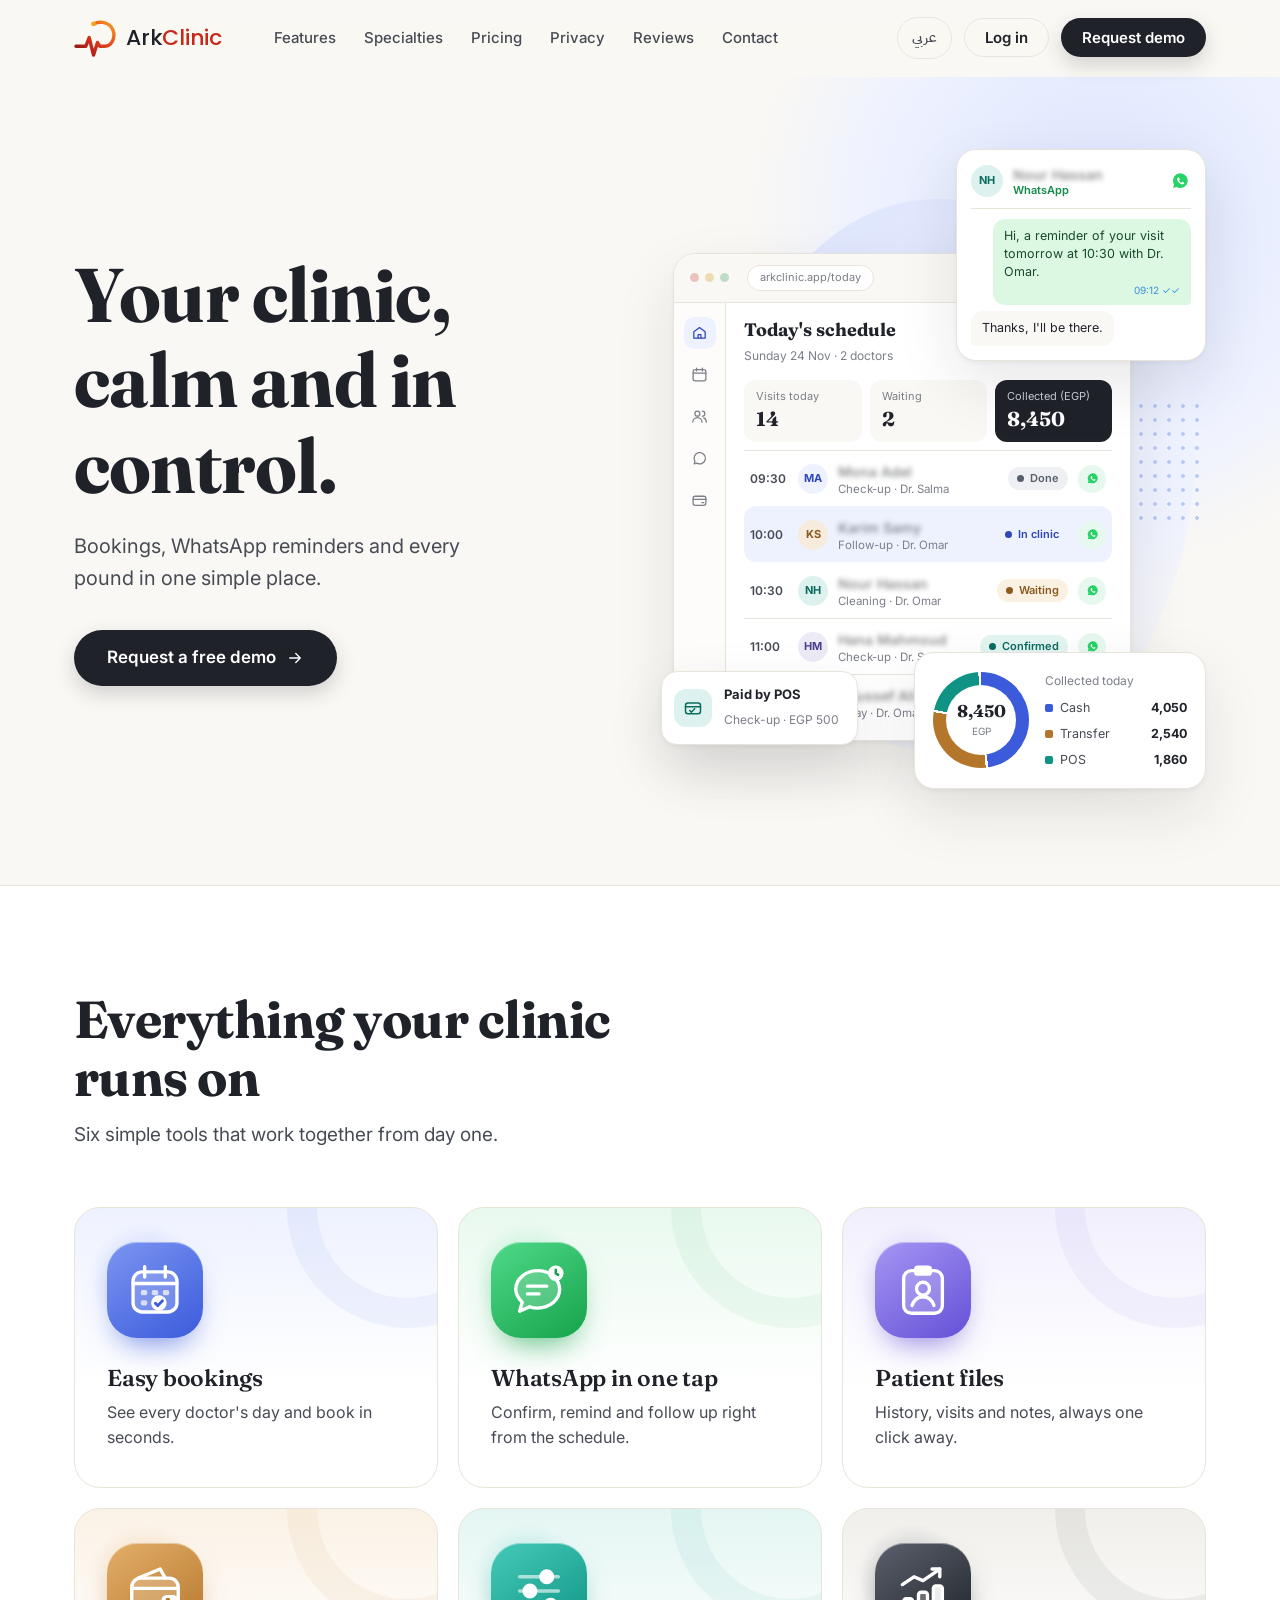
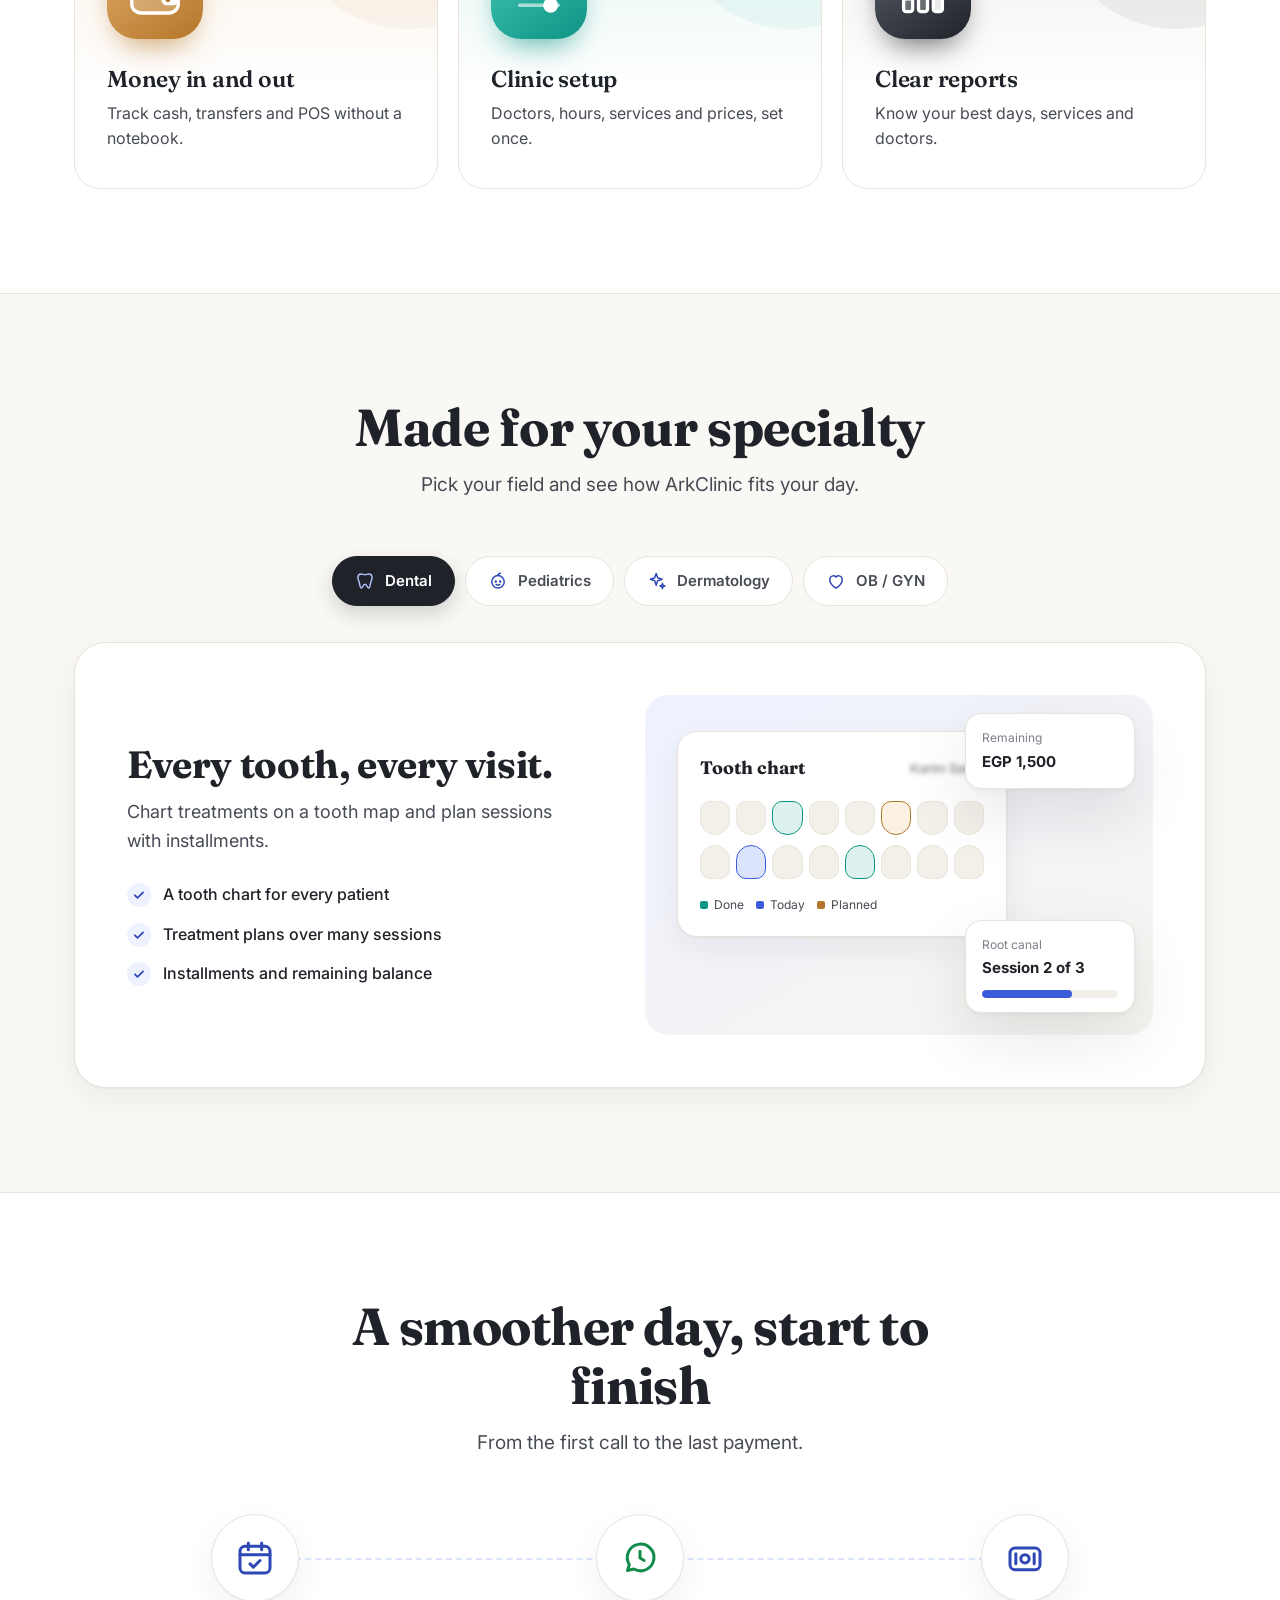
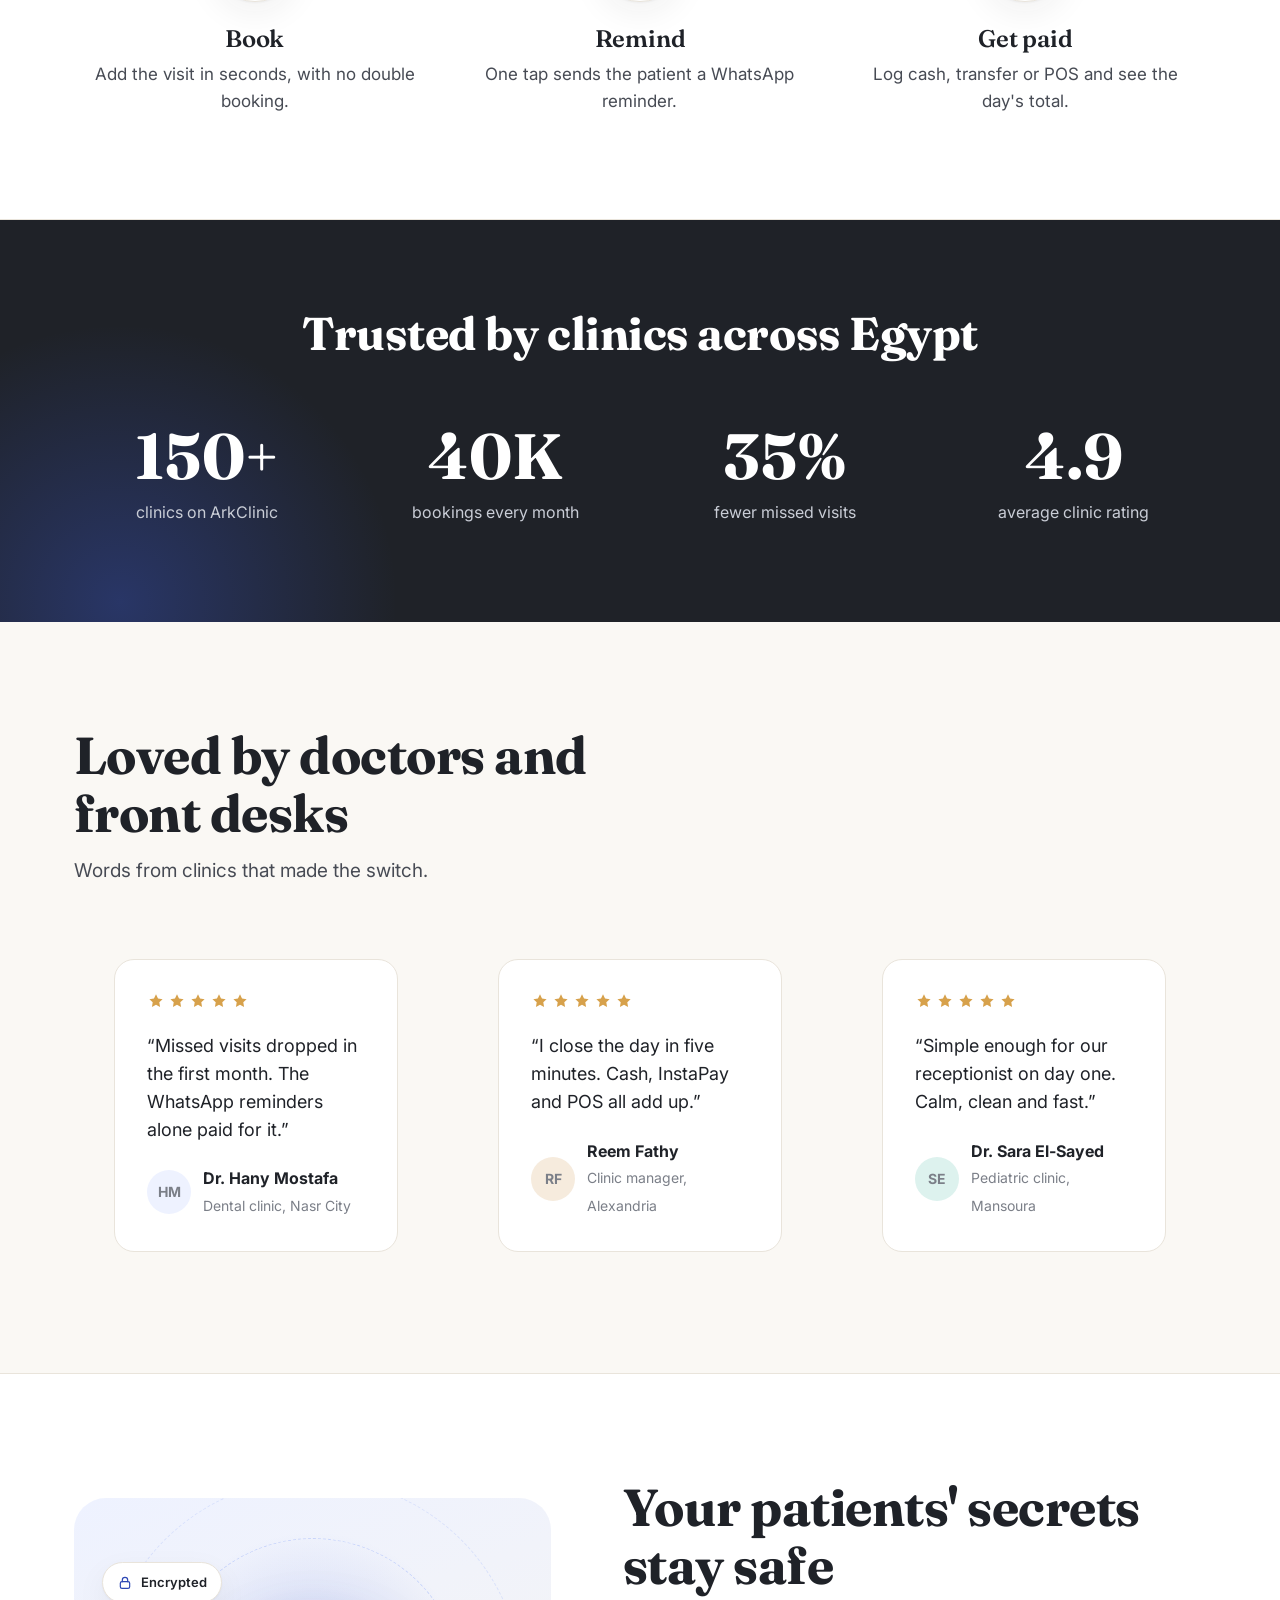
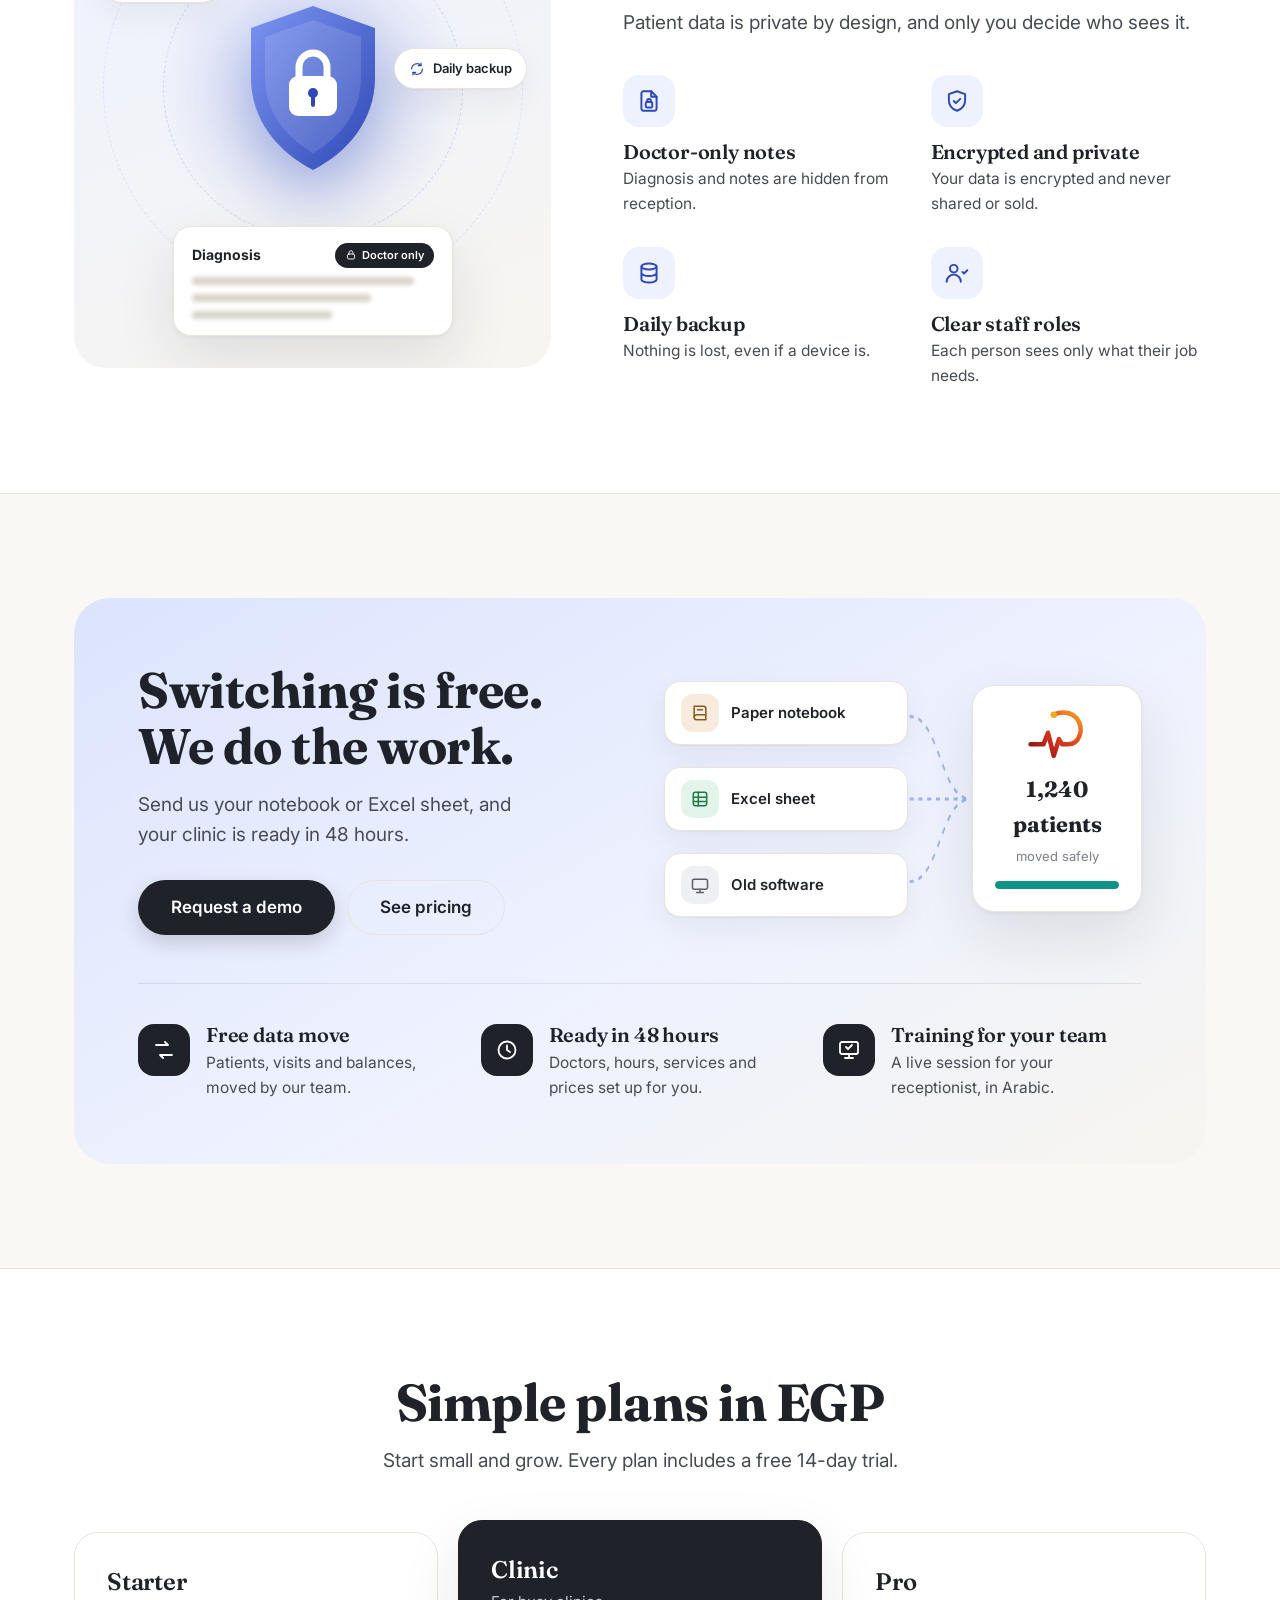
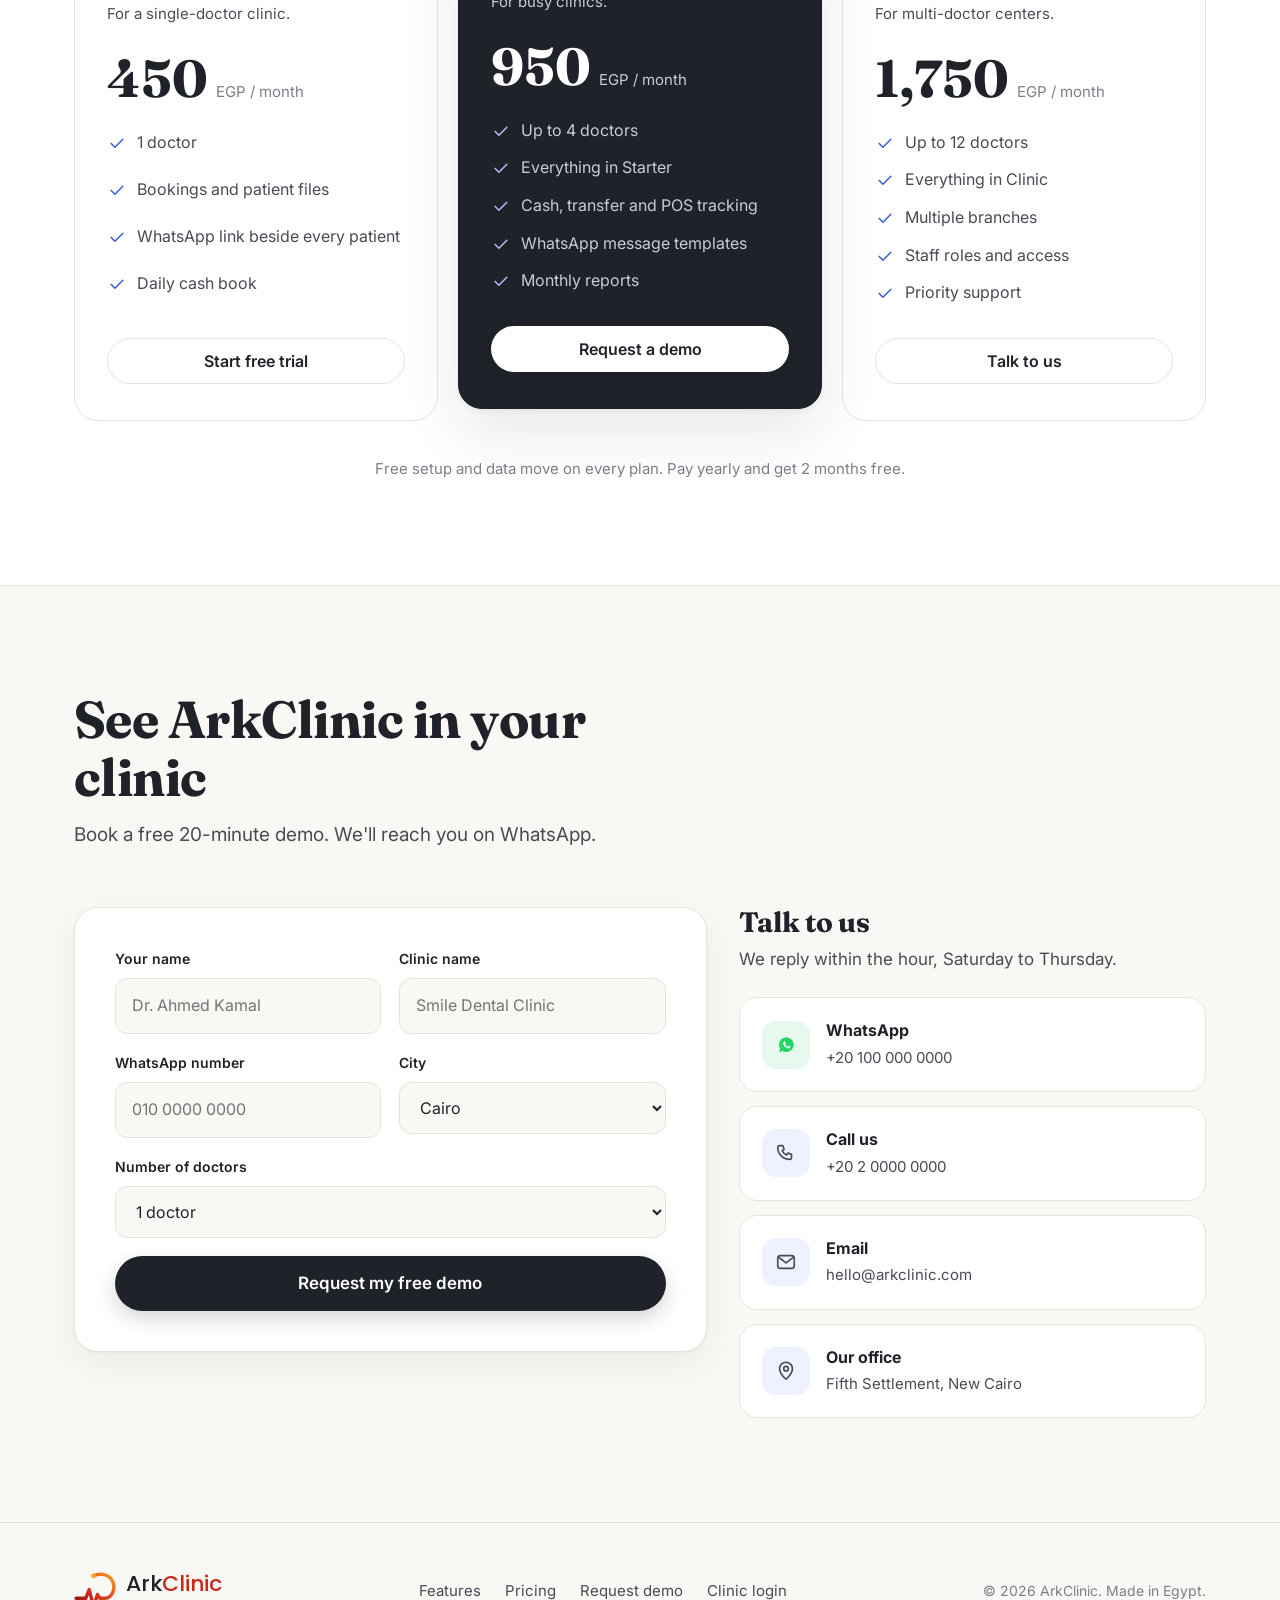
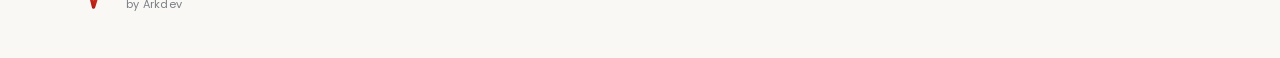
==== index.html @ 5a7cb7b1 "First version of the ArkClinic website Static HTML/CSS site for ArkClinic, a clinic management produ" ====
<!doctype html>
<html lang="en" dir="ltr">
<head>
  <meta charset="utf-8">
  <meta name="viewport" content="width=device-width, initial-scale=1">
  <title data-ar="آرك كلينك — إدارة العيادات في مصر">ArkClinic — Clinic management for Egypt</title>
  <meta name="description" content="ArkClinic helps clinics in Egypt manage bookings, WhatsApp reminders and every pound in and out — cash, transfer and POS.">
  <link rel="icon" href="assets/img/logo-mark.svg" type="image/svg+xml">
  <link rel="preconnect" href="https://fonts.googleapis.com">
  <link rel="preconnect" href="https://fonts.gstatic.com" crossorigin>
  <link href="https://fonts.googleapis.com/css2?family=Fraunces:opsz,wght@9..144,600;9..144,700&family=IBM+Plex+Sans+Arabic:wght@400;500;600;700&family=Inter:wght@400;500;600&family=Poppins:wght@400;500&display=swap" rel="stylesheet">
  <link rel="stylesheet" href="assets/css/style.css?v=13">
  <script src="assets/js/main.js" defer></script>
</head>
<body>

<!-- ================= Header ================= -->
<header class="site-header">
  <div class="wrap nav">
    <a class="logo" href="index.html" aria-label="ArkClinic home">
      <svg viewBox="0 0 90 80" fill="none" aria-hidden="true"><defs><linearGradient id="ark-pulse-1" x1="0" y1="1" x2="1" y2="0"><stop offset="0" stop-color="#7A140E"/><stop offset=".35" stop-color="#C8281A"/><stop offset=".7" stop-color="#E8571E"/><stop offset="1" stop-color="#F5A623"/></linearGradient></defs><path d="M4 56H24L31 38L40 74L48 48L53 56H62C80 56 88 32 76 16C68 6 52 4 40 10" stroke="url(#ark-pulse-1)" stroke-width="7" stroke-linecap="round" stroke-linejoin="round"/><circle cx="40" cy="10" r="5" fill="#F5A623"/></svg>
      <span>Ark<b>Clinic</b></span>
    </a>
    <nav class="nav-links" aria-label="Main">
      <a href="#features" data-ar="المميزات">Features</a>
      <a href="#specialties" data-ar="التخصصات">Specialties</a>
      <a href="#pricing" data-ar="الأسعار">Pricing</a>
      <a href="#privacy" data-ar="الخصوصية">Privacy</a>
      <a href="#reviews" data-ar="آراء العملاء">Reviews</a>
      <a href="#contact" data-ar="تواصل معنا">Contact</a>
    </nav>
    <div class="nav-actions">
      <button class="lang-btn" type="button" data-lang-toggle>عربي</button>
      <a class="btn btn-ghost" href="login.html" data-ar="دخول">Log in</a>
      <a class="btn btn-primary hide-sm" href="#demo" data-ar="اطلب عرضًا">Request demo</a>
      <button class="menu-btn" type="button" aria-label="Menu" aria-expanded="false">
        <svg viewBox="0 0 24 24" class="ic"><path d="M4 7h16M4 12h16M4 17h16"/></svg>
      </button>
    </div>
  </div>
</header>

<main>
<!-- ================= Hero ================= -->
<section class="hero">
  <div class="wrap">
    <div>
      <h1 data-ar="عيادتك، بهدوء<br>وتحت السيطرة.">Your clinic, calm and in control.</h1>
      <p data-ar="الحجوزات وتذكيرات واتساب وكل جنيه في مكان واحد بسيط.">Bookings, WhatsApp reminders and every pound in one simple place.</p>
      <a class="btn btn-primary btn-lg" href="#demo">
        <span data-ar="اطلب عرضًا مجانيًا">Request a free demo</span>
        <svg viewBox="0 0 24 24" class="ic flip" aria-hidden="true"><path d="M5 12h14M13 6l6 6-6 6"/></svg>
      </a>
    </div>

    <!-- Product scene (illustration — no photos needed). Patient names are dimmed on purpose. -->
    <div class="scene" aria-hidden="true">
      <div class="scene-blob"></div>
      <div class="scene-dots"></div>

      <div class="win">
        <div class="win-bar"><i></i><i></i><i></i><span class="url">arkclinic.app/today</span></div>
        <div class="win-body">
          <div class="win-side">
            <span class="on"><svg viewBox="0 0 24 24" class="ic"><path d="M4 11l8-6 8 6v9H4z"/><path d="M10 20v-5h4v5"/></svg></span>
            <span><svg viewBox="0 0 24 24" class="ic"><rect x="3" y="5" width="18" height="16" rx="3"/><path d="M3 10h18M8 3v4M16 3v4"/></svg></span>
            <span><svg viewBox="0 0 24 24" class="ic"><circle cx="9" cy="8" r="3.5"/><path d="M2.5 20a6.5 6.5 0 0 1 13 0M16 4.5a3.5 3.5 0 0 1 0 7M18 14a6 6 0 0 1 3.5 6"/></svg></span>
            <span><svg viewBox="0 0 24 24" class="ic"><path d="M4.5 19.5l1.1-3.6A8 8 0 1 1 8.4 18.6z"/></svg></span>
            <span><svg viewBox="0 0 24 24" class="ic"><rect x="3" y="6" width="18" height="13" rx="3"/><path d="M3 10.5h18M15.5 15h2.5"/></svg></span>
          </div>
          <div class="win-main">
            <div class="win-head">
              <div><strong data-ar="جدول اليوم">Today's schedule</strong><small data-ar="الأحد 24 نوفمبر · طبيبان">Sunday 24 Nov · 2 doctors</small></div>
              <span class="mini-btn" data-ar="+ حجز جديد">+ New booking</span>
            </div>
            <div class="win-kpis">
              <div><small data-ar="زيارات اليوم">Visits today</small><b>14</b></div>
              <div><small data-ar="في الانتظار">Waiting</small><b>2</b></div>
              <div class="dark"><small data-ar="التحصيل (ج.م)">Collected (EGP)</small><b>8,450</b></div>
            </div>
            <div class="appt">
              <time>09:30</time><span class="avatar">MA</span>
              <div class="appt-who"><span class="dim" data-ar="منى عادل">Mona Adel</span><small data-ar="كشف · د. سلمى">Check-up · Dr. Salma</small></div>
              <span class="pill done" data-ar="تم">Done</span>
              <span class="wa-dot"><svg viewBox="0 0 24 24"><path d="M4.5 19.5l1.1-3.6A8 8 0 1 1 8.4 18.6z" fill="#25D366"/><path d="M9.3 8.7c.2-.5.5-.6.8-.6h.5c.2 0 .4 0 .5.4l.7 1.6c.1.2.1.4 0 .6l-.5.6c-.1.2-.2.3 0 .6.4.7 1 1.3 1.6 1.7.3.2.6.3.8.1l.6-.7c.2-.2.3-.2.5-.1l1.5.7c.3.1.4.2.4.4 0 .7-.4 1.4-1.1 1.6-.8.3-2 .2-3.6-.8-1.5-1-2.6-2.4-3-3.5-.3-.9-.1-1.9.3-2.4z" fill="#fff"/></svg></span>
            </div>
            <div class="appt now">
              <time>10:00</time><span class="avatar a2">KS</span>
              <div class="appt-who"><span class="dim" data-ar="كريم سامي">Karim Samy</span><small data-ar="استشارة · د. عمر">Follow-up · Dr. Omar</small></div>
              <span class="pill in" data-ar="في الكشف">In clinic</span>
              <span class="wa-dot"><svg viewBox="0 0 24 24"><path d="M4.5 19.5l1.1-3.6A8 8 0 1 1 8.4 18.6z" fill="#25D366"/><path d="M9.3 8.7c.2-.5.5-.6.8-.6h.5c.2 0 .4 0 .5.4l.7 1.6c.1.2.1.4 0 .6l-.5.6c-.1.2-.2.3 0 .6.4.7 1 1.3 1.6 1.7.3.2.6.3.8.1l.6-.7c.2-.2.3-.2.5-.1l1.5.7c.3.1.4.2.4.4 0 .7-.4 1.4-1.1 1.6-.8.3-2 .2-3.6-.8-1.5-1-2.6-2.4-3-3.5-.3-.9-.1-1.9.3-2.4z" fill="#fff"/></svg></span>
            </div>
            <div class="appt">
              <time>10:30</time><span class="avatar a3">NH</span>
              <div class="appt-who"><span class="dim" data-ar="نور حسن">Nour Hassan</span><small data-ar="تنظيف أسنان · د. عمر">Cleaning · Dr. Omar</small></div>
              <span class="pill wait" data-ar="في الانتظار">Waiting</span>
              <span class="wa-dot"><svg viewBox="0 0 24 24"><path d="M4.5 19.5l1.1-3.6A8 8 0 1 1 8.4 18.6z" fill="#25D366"/><path d="M9.3 8.7c.2-.5.5-.6.8-.6h.5c.2 0 .4 0 .5.4l.7 1.6c.1.2.1.4 0 .6l-.5.6c-.1.2-.2.3 0 .6.4.7 1 1.3 1.6 1.7.3.2.6.3.8.1l.6-.7c.2-.2.3-.2.5-.1l1.5.7c.3.1.4.2.4.4 0 .7-.4 1.4-1.1 1.6-.8.3-2 .2-3.6-.8-1.5-1-2.6-2.4-3-3.5-.3-.9-.1-1.9.3-2.4z" fill="#fff"/></svg></span>
            </div>
            <div class="appt">
              <time>11:00</time><span class="avatar a4">HM</span>
              <div class="appt-who"><span class="dim" data-ar="هنا محمود">Hana Mahmoud</span><small data-ar="كشف · د. سلمى">Check-up · Dr. Salma</small></div>
              <span class="pill ok" data-ar="مؤكد">Confirmed</span>
              <span class="wa-dot"><svg viewBox="0 0 24 24"><path d="M4.5 19.5l1.1-3.6A8 8 0 1 1 8.4 18.6z" fill="#25D366"/><path d="M9.3 8.7c.2-.5.5-.6.8-.6h.5c.2 0 .4 0 .5.4l.7 1.6c.1.2.1.4 0 .6l-.5.6c-.1.2-.2.3 0 .6.4.7 1 1.3 1.6 1.7.3.2.6.3.8.1l.6-.7c.2-.2.3-.2.5-.1l1.5.7c.3.1.4.2.4.4 0 .7-.4 1.4-1.1 1.6-.8.3-2 .2-3.6-.8-1.5-1-2.6-2.4-3-3.5-.3-.9-.1-1.9.3-2.4z" fill="#fff"/></svg></span>
            </div>
            <div class="appt">
              <time>11:30</time><span class="avatar">YA</span>
              <div class="appt-who"><span class="dim" data-ar="يوسف علي">Youssef Ali</span><small data-ar="أشعة · د. عمر">X-ray · Dr. Omar</small></div>
              <span class="pill ok" data-ar="مؤكد">Confirmed</span>
              <span class="wa-dot"><svg viewBox="0 0 24 24"><path d="M4.5 19.5l1.1-3.6A8 8 0 1 1 8.4 18.6z" fill="#25D366"/><path d="M9.3 8.7c.2-.5.5-.6.8-.6h.5c.2 0 .4 0 .5.4l.7 1.6c.1.2.1.4 0 .6l-.5.6c-.1.2-.2.3 0 .6.4.7 1 1.3 1.6 1.7.3.2.6.3.8.1l.6-.7c.2-.2.3-.2.5-.1l1.5.7c.3.1.4.2.4.4 0 .7-.4 1.4-1.1 1.6-.8.3-2 .2-3.6-.8-1.5-1-2.6-2.4-3-3.5-.3-.9-.1-1.9.3-2.4z" fill="#fff"/></svg></span>
            </div>
          </div>
        </div>
      </div>

      <!-- WhatsApp reminder -->
      <div class="float chat">
        <div class="chat-head">
          <span class="avatar a3">NH</span>
          <div><span class="dim" data-ar="نور حسن">Nour Hassan</span><small data-ar="واتساب">WhatsApp</small></div>
          <svg viewBox="0 0 24 24"><path d="M4.5 19.5l1.1-3.6A8 8 0 1 1 8.4 18.6z" fill="#25D366"/><path d="M9.3 8.7c.2-.5.5-.6.8-.6h.5c.2 0 .4 0 .5.4l.7 1.6c.1.2.1.4 0 .6l-.5.6c-.1.2-.2.3 0 .6.4.7 1 1.3 1.6 1.7.3.2.6.3.8.1l.6-.7c.2-.2.3-.2.5-.1l1.5.7c.3.1.4.2.4.4 0 .7-.4 1.4-1.1 1.6-.8.3-2 .2-3.6-.8-1.5-1-2.6-2.4-3-3.5-.3-.9-.1-1.9.3-2.4z" fill="#fff"/></svg>
        </div>
        <div class="msg out"><span data-ar="أهلاً، تذكير بموعدك بكرة الساعة 10:30 مع د. عمر.">Hi, a reminder of your visit tomorrow at 10:30 with Dr. Omar.</span><span class="tick">09:12 ✓✓</span></div>
        <div class="msg in" data-ar="شكرًا، هكون موجود.">Thanks, I'll be there.</div>
      </div>

      <!-- Money by payment method -->
      <div class="float money">
        <div class="donut"><div><b>8,450</b><small data-ar="ج.م">EGP</small></div></div>
        <div class="money-legend">
          <small data-ar="تحصيل اليوم">Collected today</small>
          <span style="--c:#3B5BDB"><em data-ar="نقدي">Cash</em><b>4,050</b></span>
          <span style="--c:#B4762A"><em data-ar="تحويل">Transfer</em><b>2,540</b></span>
          <span style="--c:#0E9384"><em>POS</em><b>1,860</b></span>
        </div>
      </div>

      <!-- Payment toast -->
      <div class="float toast">
        <span class="toast-ic"><svg viewBox="0 0 24 24" class="ic"><rect x="3" y="6" width="18" height="13" rx="3"/><path d="M3 10.5h18M8 15l2 2 4-4"/></svg></span>
        <div><b data-ar="تم الدفع بالـPOS">Paid by POS</b><small data-ar="كشف · 500 ج.م">Check-up · EGP 500</small></div>
      </div>
    </div>
  </div>
</section>

<!-- ================= Features ================= -->
<section class="section section-alt" id="features">
  <div class="wrap">
    <div class="section-head">
      <h2 data-ar="كل ما تحتاجه عيادتك">Everything your clinic runs on</h2>
      <p data-ar="ست أدوات بسيطة تعمل معًا من أول يوم.">Six simple tools that work together from day one.</p>
    </div>
    <div class="features">
      <article class="feature" style="--t1:#7C95F2;--t2:#3B5BDB;--soft:#EEF2FF">
        <div class="f-icon"><svg viewBox="0 0 48 48" fill="none" stroke="#fff" stroke-width="2.6" stroke-linecap="round" stroke-linejoin="round"><rect x="7" y="10" width="34" height="31" rx="7" fill="#fff" fill-opacity=".2"/><path d="M7 19h34M16 6v8M32 6v8"/><g fill="#fff" stroke="none" opacity=".7"><rect x="13" y="24" width="5" height="4" rx="1.5"/><rect x="21.5" y="24" width="5" height="4" rx="1.5"/><rect x="30" y="24" width="5" height="4" rx="1.5"/><rect x="13" y="32" width="5" height="4" rx="1.5"/></g><circle cx="27" cy="34" r="6" fill="#fff" stroke="none"/><path d="M24.3 34.2l1.9 1.9 3.6-3.7" style="stroke:var(--t2)" stroke-width="2.2"/></svg></div>
        <h3 data-ar="حجز سهل">Easy bookings</h3>
        <p data-ar="شاهد يوم كل طبيب واحجز في ثوانٍ.">See every doctor's day and book in seconds.</p>
      </article>
      <article class="feature" style="--t1:#4FD98A;--t2:#16A34A;--soft:#E9F9EF">
        <div class="f-icon"><svg viewBox="0 0 48 48" fill="none" stroke="#fff" stroke-width="2.6" stroke-linecap="round" stroke-linejoin="round"><path d="M23 9c9.4 0 17 6.5 17 14.5S32.4 38 23 38c-2.2 0-4.3-.4-6.2-1L9 40.5l2-7C8.2 30.8 6 27.4 6 23.5 6 15.5 13.6 9 23 9z" fill="#fff" fill-opacity=".2"/><path d="M15 21h15M15 27h9"/><circle cx="37" cy="11" r="6" fill="#fff" stroke="none"/><path d="M37 8.4v2.8l1.8 1.1" style="stroke:var(--t2)" stroke-width="2"/></svg></div>
        <h3 data-ar="واتساب بلمسة واحدة">WhatsApp in one tap</h3>
        <p data-ar="أكّد وذكّر وتابع مباشرة من جدول المواعيد.">Confirm, remind and follow up right from the schedule.</p>
      </article>
      <article class="feature" style="--t1:#A596F4;--t2:#6450D6;--soft:#F2EFFD">
        <div class="f-icon"><svg viewBox="0 0 48 48" fill="none" stroke="#fff" stroke-width="2.6" stroke-linecap="round" stroke-linejoin="round"><rect x="9" y="9" width="30" height="33" rx="6" fill="#fff" fill-opacity=".2"/><rect x="17" y="5" width="14" height="8" rx="3" fill="#fff" stroke="none"/><circle cx="24" cy="23" r="5"/><path d="M15.5 36c1.5-4.3 4.8-6.8 8.5-6.8s7 2.5 8.5 6.8"/></svg></div>
        <h3 data-ar="ملفات المرضى">Patient files</h3>
        <p data-ar="التاريخ المرضي والزيارات والملاحظات على بُعد نقرة.">History, visits and notes, always one click away.</p>
      </article>
      <article class="feature" style="--t1:#E3AE6A;--t2:#B4762A;--soft:#FBF2E6">
        <div class="f-icon"><svg viewBox="0 0 48 48" fill="none" stroke="#fff" stroke-width="2.6" stroke-linecap="round" stroke-linejoin="round"><path d="M11 14l17-7 4 7" /><rect x="6" y="14" width="36" height="27" rx="7" fill="#fff" fill-opacity=".2"/><path d="M6 22h36"/><rect x="29" y="27" width="13" height="8" rx="4" fill="#fff" stroke="none"/><circle cx="34" cy="31" r="1.8" style="fill:var(--t2)" stroke="none"/></svg></div>
        <h3 data-ar="الإيرادات والمصروفات">Money in and out</h3>
        <p data-ar="تابع النقدي والتحويلات والـPOS بدون دفاتر.">Track cash, transfers and POS without a notebook.</p>
      </article>
      <article class="feature" style="--t1:#45C9B8;--t2:#0E9384;--soft:#E4F6F3">
        <div class="f-icon"><svg viewBox="0 0 48 48" fill="none" stroke="#fff" stroke-width="2.6" stroke-linecap="round" stroke-linejoin="round"><g opacity=".6"><path d="M9 13h30M9 24h30M9 35h30"/></g><g fill="#fff"><circle cx="30" cy="13" r="4.5"/><circle cx="17" cy="24" r="4.5"/><circle cx="33" cy="35" r="4.5"/></g></svg></div>
        <h3 data-ar="إعداد العيادة">Clinic setup</h3>
        <p data-ar="الأطباء والمواعيد والخدمات والأسعار، مرة واحدة.">Doctors, hours, services and prices, set once.</p>
      </article>
      <article class="feature" style="--t1:#5A606C;--t2:#1F2228;--soft:#F1EFEB">
        <div class="f-icon"><svg viewBox="0 0 48 48" fill="none" stroke="#fff" stroke-width="2.6" stroke-linecap="round" stroke-linejoin="round"><g fill="#fff" fill-opacity=".25"><rect x="9" y="30" width="7" height="10" rx="2"/><rect x="20.5" y="25" width="7" height="15" rx="2"/><rect x="32" y="20" width="7" height="20" rx="2" fill-opacity=".9"/></g><path d="M8 19l9-6 7 3 13-9"/><path d="M31 7h6v6"/></svg></div>
        <h3 data-ar="تقارير واضحة">Clear reports</h3>
        <p data-ar="اعرف أفضل أيامك وخدماتك وأطبائك.">Know your best days, services and doctors.</p>
      </article>
    </div>
  </div>
</section>

<!-- ================= Specialties (tabs work without JavaScript) ================= -->
<section class="section" id="specialties">
  <div class="wrap">
    <div class="section-head center">
      <h2 data-ar="مصمم لتخصصك">Made for your specialty</h2>
      <p data-ar="اختار تخصصك وشوف آرك كلينك هيناسب يومك إزاي.">Pick your field and see how ArkClinic fits your day.</p>
    </div>

    <div class="spec">
      <input class="spec-radio sr-only" type="radio" name="spec" id="sp-dental" checked>
      <input class="spec-radio sr-only" type="radio" name="spec" id="sp-peds">
      <input class="spec-radio sr-only" type="radio" name="spec" id="sp-derma">
      <input class="spec-radio sr-only" type="radio" name="spec" id="sp-obgyn">

      <div class="spec-tabs">
        <label for="sp-dental"><svg viewBox="0 0 24 24" class="ic"><path d="M7.5 3.5c-2.3 0-4 1.8-4 4.4 0 2.2.8 3.6 1.5 5.4.7 1.9.8 7.2 2.7 7.2 1.7 0 1.6-4.6 4.3-4.6s2.6 4.6 4.3 4.6c1.9 0 2-5.3 2.7-7.2.7-1.8 1.5-3.2 1.5-5.4 0-2.6-1.7-4.4-4-4.4-2 0-2.8 1.1-4.5 1.1S9.5 3.5 7.5 3.5z"/></svg><span data-ar="أسنان">Dental</span></label>
        <label for="sp-peds"><svg viewBox="0 0 24 24" class="ic"><circle cx="12" cy="13" r="7.5"/><path d="M12 5.5c0-1.7 1.2-2.8 2.8-2.8"/><circle cx="9.3" cy="12.5" r=".6" fill="currentColor"/><circle cx="14.7" cy="12.5" r=".6" fill="currentColor"/><path d="M9.8 16c1.3 1 3.1 1 4.4 0"/></svg><span data-ar="أطفال">Pediatrics</span></label>
        <label for="sp-derma"><svg viewBox="0 0 24 24" class="ic"><path d="M11 3l1.8 5.2L18 10l-5.2 1.8L11 17l-1.8-5.2L4 10l5.2-1.8z"/><path d="M18.5 15l.8 2.2 2.2.8-2.2.8-.8 2.2-.8-2.2-2.2-.8 2.2-.8z"/></svg><span data-ar="جلدية">Dermatology</span></label>
        <label for="sp-obgyn"><svg viewBox="0 0 24 24" class="ic"><path d="M12 20.5s-7.5-4.6-7.5-10.4A4.3 4.3 0 0 1 12 7.3a4.3 4.3 0 0 1 7.5 2.8c0 5.8-7.5 10.4-7.5 10.4z"/></svg><span data-ar="نساء وتوليد">OB / GYN</span></label>
      </div>

      <div class="spec-panels">
        <!-- Dental -->
        <div class="spec-panel p-dental">
          <div class="spec-text">
            <h3 data-ar="كل سنة، كل زيارة.">Every tooth, every visit.</h3>
            <p data-ar="سجّل العلاج على خريطة الأسنان وخطط الجلسات بالتقسيط.">Chart treatments on a tooth map and plan sessions with installments.</p>
            <ul class="ticks">
              <li data-ar="خريطة أسنان لكل مريض">A tooth chart for every patient</li>
              <li data-ar="خطط علاج على أكثر من جلسة">Treatment plans over many sessions</li>
              <li data-ar="تقسيط ومتابعة المبلغ المتبقي">Installments and remaining balance</li>
            </ul>
          </div>
          <div class="spec-art" aria-hidden="true">
            <div class="s-card">
              <div class="s-head"><strong data-ar="خريطة الأسنان">Tooth chart</strong><span class="dim" data-ar="كريم سامي">Karim Samy</span></div>
              <div class="teeth">
                <i></i><i></i><i class="done"></i><i></i><i></i><i class="planned"></i><i></i><i></i>
                <i></i><i class="now"></i><i></i><i></i><i class="done"></i><i></i><i></i><i></i>
              </div>
              <div class="legend-mini"><span style="--c:#0E9384" data-ar="تم">Done</span><span style="--c:#3B5BDB" data-ar="جلسة اليوم">Today</span><span style="--c:#B4762A" data-ar="مخطط">Planned</span></div>
            </div>
            <div class="s-float s-float-a">
              <small data-ar="علاج عصب">Root canal</small>
              <b data-ar="الجلسة 2 من 3">Session 2 of 3</b>
              <div class="progress"><i style="width:66%"></i></div>
            </div>
            <div class="s-float s-float-b">
              <small data-ar="المتبقي">Remaining</small>
              <b data-ar="1,500 ج.م">EGP 1,500</b>
            </div>
          </div>
        </div>

        <!-- Pediatrics -->
        <div class="spec-panel p-peds">
          <div class="spec-text">
            <h3 data-ar="متابعة النمو في مواعيدها.">Growing up, on schedule.</h3>
            <p data-ar="التطعيمات والنمو وتذكيرات الأهل في مكان واحد.">Vaccines, growth and parents' reminders in one place.</p>
            <ul class="ticks">
              <li data-ar="جدول تطعيمات مع تذكير الأهل على واتساب">Vaccine schedule with WhatsApp reminders to parents</li>
              <li data-ar="منحنى الوزن والطول">Weight and height growth chart</li>
              <li data-ar="ملفات الإخوة على رقم ولي أمر واحد">Siblings under one parent's number</li>
            </ul>
          </div>
          <div class="spec-art" aria-hidden="true">
            <div class="s-card">
              <div class="s-head"><strong data-ar="التطعيمات">Vaccines</strong><span class="dim" data-ar="ليلى إبراهيم">Laila Ibrahim</span></div>
              <div class="vax"><span class="ok"></span><b data-ar="شهرين">2 months</b><em data-ar="تم">Done</em></div>
              <div class="vax"><span class="ok"></span><b data-ar="4 شهور">4 months</b><em data-ar="تم">Done</em></div>
              <div class="vax due"><span></span><b data-ar="6 شهور">6 months</b><em data-ar="3 ديسمبر">Due 3 Dec</em></div>
              <div class="vax off"><span></span><b data-ar="9 شهور">9 months</b><em data-ar="مارس">March</em></div>
            </div>
            <div class="s-float s-float-a">
              <small data-ar="الوزن">Weight</small>
              <svg viewBox="0 0 120 44" class="growth"><path d="M4 40 C30 34 50 22 70 17 S104 8 116 5" fill="none" stroke="#DCE4FD" stroke-width="10" stroke-linecap="round"/><path d="M4 40 C30 34 50 22 70 17 S104 8 116 5" fill="none" stroke="#3B5BDB" stroke-width="2.5" stroke-linecap="round"/><circle cx="116" cy="5" r="4" fill="#3B5BDB"/></svg>
            </div>
            <div class="s-float s-float-b wa-note">
              <svg viewBox="0 0 24 24"><path d="M4.5 19.5l1.1-3.6A8 8 0 1 1 8.4 18.6z" fill="#25D366"/></svg>
              <span data-ar="تم تذكير ولي الأمر">Parent reminded</span>
            </div>
          </div>
        </div>

        <!-- Dermatology -->
        <div class="spec-panel p-derma">
          <div class="spec-text">
            <h3 data-ar="شوف التحسن جلسة بجلسة.">See the progress, session by session.</h3>
            <p data-ar="صور قبل وبعد، وباقات جلسات، ومتابعات.">Before and after photos, session packages and follow-ups.</p>
            <ul class="ticks">
              <li data-ar="صور قبل وبعد في ملف المريض">Before and after photos in the patient file</li>
              <li data-ar="باقات الليزر والجلسات">Laser and session packages</li>
              <li data-ar="رسائل متابعة تلقائية">Automatic follow-up messages</li>
            </ul>
          </div>
          <div class="spec-art" aria-hidden="true">
            <div class="s-card">
              <div class="s-head"><strong data-ar="قبل وبعد">Before and after</strong><span class="dim" data-ar="هنا محمود">Hana Mahmoud</span></div>
              <div class="ba">
                <div class="ph before"><small data-ar="قبل">Before</small></div>
                <div class="ph after"><small data-ar="بعد">After</small></div>
              </div>
            </div>
            <div class="s-float s-float-a">
              <small data-ar="باقة ليزر">Laser package</small>
              <b data-ar="الجلسة 4 من 6">Session 4 of 6</b>
              <div class="dots"><i class="on"></i><i class="on"></i><i class="on"></i><i class="on"></i><i></i><i></i></div>
            </div>
          </div>
        </div>

        <!-- OB / GYN -->
        <div class="spec-panel p-obgyn">
          <div class="spec-text">
            <h3 data-ar="معاها أسبوع بأسبوع.">With her, week by week.</h3>
            <p data-ar="متابعة الحمل وموعد الولادة وملاحظات السونار.">Pregnancy follow-up, due dates and ultrasound notes.</p>
            <ul class="ticks">
              <li data-ar="حساب أسبوع الحمل وموعد الولادة">Pregnancy week and due date, calculated</li>
              <li data-ar="خطة زيارات لكل مرحلة">A visit plan for every trimester</li>
              <li data-ar="ملاحظات وتقارير السونار">Ultrasound notes and reports</li>
            </ul>
          </div>
          <div class="spec-art" aria-hidden="true">
            <div class="s-card preg">
              <div class="s-head"><strong data-ar="متابعة الحمل">Pregnancy</strong><span class="dim" data-ar="مريم خالد">Mariam Khaled</span></div>
              <div class="preg-row">
                <div class="ring-prog"><div><b>24</b><small data-ar="أسبوع">weeks</small></div></div>
                <div class="preg-info">
                  <small data-ar="موعد الولادة المتوقع">Expected due date</small>
                  <b data-ar="12 مارس 2027">12 Mar 2027</b>
                  <div class="tri"><i class="on"></i><i class="half"></i><i></i></div>
                  <div class="tri-lbl"><span data-ar="الأول">1st</span><span data-ar="الثاني">2nd</span><span data-ar="الثالث">3rd</span></div>
                </div>
              </div>
            </div>
            <div class="s-float s-float-a">
              <small data-ar="الزيارة القادمة">Next visit</small>
              <b data-ar="سونار · 8 ديسمبر">Ultrasound · 8 Dec</b>
            </div>
          </div>
        </div>
      </div>
    </div>
  </div>
</section>

<!-- ================= How it helps ================= -->
<section class="section section-alt" id="how">
  <div class="wrap">
    <div class="section-head center">
      <h2 data-ar="يوم أهدأ من البداية للنهاية">A smoother day, start to finish</h2>
      <p data-ar="من أول مكالمة حتى آخر دفعة.">From the first call to the last payment.</p>
    </div>
    <div class="steps">
      <div class="step">
        <div class="step-art"><svg viewBox="0 0 24 24" class="ic"><rect x="3" y="5" width="18" height="16" rx="3"/><path d="M3 10h18M8 3v4M16 3v4M9 15.5l2 2 4-4"/></svg></div>
        <h3 data-ar="احجز">Book</h3>
        <p data-ar="أضف الزيارة في ثوانٍ بدون تعارض في المواعيد.">Add the visit in seconds, with no double booking.</p>
      </div>
      <div class="step">
        <div class="step-art" style="color:var(--wa-ink)"><svg viewBox="0 0 24 24" class="ic"><path d="M4.5 19.5l1.1-3.6A8 8 0 1 1 8.4 18.6z"/><path d="M12 8v4l2.5 1.5"/></svg></div>
        <h3 data-ar="ذكّر">Remind</h3>
        <p data-ar="لمسة واحدة ترسل تذكيرًا للمريض على واتساب.">One tap sends the patient a WhatsApp reminder.</p>
      </div>
      <div class="step">
        <div class="step-art"><svg viewBox="0 0 24 24" class="ic"><rect x="3" y="6" width="18" height="13" rx="3"/><circle cx="12" cy="12.5" r="2.5"/><path d="M6.5 9.5v6M17.5 9.5v6"/></svg></div>
        <h3 data-ar="حصّل">Get paid</h3>
        <p data-ar="سجّل النقدي أو التحويل أو POS وشاهد إجمالي اليوم.">Log cash, transfer or POS and see the day's total.</p>
      </div>
    </div>
  </div>
</section>

<!-- ================= Key numbers ================= -->
<section class="numbers" aria-label="Key numbers">
  <div class="wrap">
    <h2 data-ar="عيادات في كل مصر تثق بنا">Trusted by clinics across Egypt</h2>
    <div class="stat-grid">
      <div class="stat"><strong>150+</strong><span data-ar="عيادة تستخدم آرك كلينك">clinics on ArkClinic</span></div>
      <div class="stat"><strong>40K</strong><span data-ar="حجز كل شهر">bookings every month</span></div>
      <div class="stat"><strong>35%</strong><span data-ar="غياب أقل للمرضى">fewer missed visits</span></div>
      <div class="stat"><strong>4.9</strong><span data-ar="متوسط تقييم العملاء">average clinic rating</span></div>
    </div>
  </div>
</section>

<!-- ================= Reviews ================= -->
<section class="section" id="reviews">
  <div class="wrap">
    <div class="section-head">
      <h2 data-ar="يحبه الأطباء وفريق الاستقبال">Loved by doctors and front desks</h2>
      <p data-ar="كلمات من عيادات انتقلت إلى آرك كلينك.">Words from clinics that made the switch.</p>
    </div>
    <div class="reviews">
      <figure class="review">
        <div class="stars" aria-label="5 stars"><svg viewBox="0 0 24 24" fill="currentColor"><path d="M12 3l2.7 5.6 6.1.9-4.4 4.3 1 6.1L12 17l-5.4 2.9 1-6.1-4.4-4.3 6.1-.9z"/></svg><svg viewBox="0 0 24 24" fill="currentColor"><path d="M12 3l2.7 5.6 6.1.9-4.4 4.3 1 6.1L12 17l-5.4 2.9 1-6.1-4.4-4.3 6.1-.9z"/></svg><svg viewBox="0 0 24 24" fill="currentColor"><path d="M12 3l2.7 5.6 6.1.9-4.4 4.3 1 6.1L12 17l-5.4 2.9 1-6.1-4.4-4.3 6.1-.9z"/></svg><svg viewBox="0 0 24 24" fill="currentColor"><path d="M12 3l2.7 5.6 6.1.9-4.4 4.3 1 6.1L12 17l-5.4 2.9 1-6.1-4.4-4.3 6.1-.9z"/></svg><svg viewBox="0 0 24 24" fill="currentColor"><path d="M12 3l2.7 5.6 6.1.9-4.4 4.3 1 6.1L12 17l-5.4 2.9 1-6.1-4.4-4.3 6.1-.9z"/></svg></div>
        <blockquote data-ar="«قلّ الغياب من أول شهر. تذكيرات واتساب وحدها تستاهل الاشتراك.»">“Missed visits dropped in the first month. The WhatsApp reminders alone paid for it.”</blockquote>
        <figcaption class="who"><span class="avatar">HM</span><div><strong data-ar="د. هاني مصطفى">Dr. Hany Mostafa</strong><span data-ar="عيادة أسنان، مدينة نصر">Dental clinic, Nasr City</span></div></figcaption>
      </figure>
      <figure class="review">
        <div class="stars" aria-label="5 stars"><svg viewBox="0 0 24 24" fill="currentColor"><path d="M12 3l2.7 5.6 6.1.9-4.4 4.3 1 6.1L12 17l-5.4 2.9 1-6.1-4.4-4.3 6.1-.9z"/></svg><svg viewBox="0 0 24 24" fill="currentColor"><path d="M12 3l2.7 5.6 6.1.9-4.4 4.3 1 6.1L12 17l-5.4 2.9 1-6.1-4.4-4.3 6.1-.9z"/></svg><svg viewBox="0 0 24 24" fill="currentColor"><path d="M12 3l2.7 5.6 6.1.9-4.4 4.3 1 6.1L12 17l-5.4 2.9 1-6.1-4.4-4.3 6.1-.9z"/></svg><svg viewBox="0 0 24 24" fill="currentColor"><path d="M12 3l2.7 5.6 6.1.9-4.4 4.3 1 6.1L12 17l-5.4 2.9 1-6.1-4.4-4.3 6.1-.9z"/></svg><svg viewBox="0 0 24 24" fill="currentColor"><path d="M12 3l2.7 5.6 6.1.9-4.4 4.3 1 6.1L12 17l-5.4 2.9 1-6.1-4.4-4.3 6.1-.9z"/></svg></div>
        <blockquote data-ar="«بقفل اليوم في خمس دقايق. النقدي وإنستاباي والـPOS كله مظبوط.»">“I close the day in five minutes. Cash, InstaPay and POS all add up.”</blockquote>
        <figcaption class="who"><span class="avatar a2">RF</span><div><strong data-ar="ريم فتحي">Reem Fathy</strong><span data-ar="مديرة عيادة، الإسكندرية">Clinic manager, Alexandria</span></div></figcaption>
      </figure>
      <figure class="review">
        <div class="stars" aria-label="5 stars"><svg viewBox="0 0 24 24" fill="currentColor"><path d="M12 3l2.7 5.6 6.1.9-4.4 4.3 1 6.1L12 17l-5.4 2.9 1-6.1-4.4-4.3 6.1-.9z"/></svg><svg viewBox="0 0 24 24" fill="currentColor"><path d="M12 3l2.7 5.6 6.1.9-4.4 4.3 1 6.1L12 17l-5.4 2.9 1-6.1-4.4-4.3 6.1-.9z"/></svg><svg viewBox="0 0 24 24" fill="currentColor"><path d="M12 3l2.7 5.6 6.1.9-4.4 4.3 1 6.1L12 17l-5.4 2.9 1-6.1-4.4-4.3 6.1-.9z"/></svg><svg viewBox="0 0 24 24" fill="currentColor"><path d="M12 3l2.7 5.6 6.1.9-4.4 4.3 1 6.1L12 17l-5.4 2.9 1-6.1-4.4-4.3 6.1-.9z"/></svg><svg viewBox="0 0 24 24" fill="currentColor"><path d="M12 3l2.7 5.6 6.1.9-4.4 4.3 1 6.1L12 17l-5.4 2.9 1-6.1-4.4-4.3 6.1-.9z"/></svg></div>
        <blockquote data-ar="«سهل لدرجة إن موظفة الاستقبال اشتغلت عليه من أول يوم. هادي ونضيف وسريع.»">“Simple enough for our receptionist on day one. Calm, clean and fast.”</blockquote>
        <figcaption class="who"><span class="avatar a3">SE</span><div><strong data-ar="د. سارة السيد">Dr. Sara El-Sayed</strong><span data-ar="عيادة أطفال، المنصورة">Pediatric clinic, Mansoura</span></div></figcaption>
      </figure>
    </div>
  </div>
</section>

<!-- ================= Patient privacy ================= -->
<section class="section section-alt" id="privacy">
  <div class="wrap trust">
    <div class="trust-art" aria-hidden="true">
      <div class="trust-glow"></div>
      <svg class="shield" viewBox="0 0 160 180" fill="none">
        <defs><linearGradient id="shg" x1="0" y1="0" x2="1" y2="1"><stop offset="0" stop-color="#7C95F2"/><stop offset="1" stop-color="#2E48B5"/></linearGradient></defs>
        <path d="M80 8l62 22v50c0 42-27 74-62 92C45 154 18 122 18 80V30z" fill="url(#shg)"/>
        <path d="M80 22l48 17v41c0 33-20 59-48 75-28-16-48-42-48-75V39z" fill="#fff" fill-opacity=".12"/>
        <rect x="56" y="78" width="48" height="40" rx="9" fill="#fff"/>
        <path d="M66 78v-9a14 14 0 0 1 28 0v9" stroke="#fff" stroke-width="7" stroke-linecap="round"/>
        <circle cx="80" cy="95" r="5" fill="#2E48B5"/><path d="M80 99v8" stroke="#2E48B5" stroke-width="4" stroke-linecap="round"/>
      </svg>
      <div class="t-chip t1"><svg viewBox="0 0 24 24" class="ic"><rect x="5" y="10" width="14" height="10" rx="2.5"/><path d="M8 10V7.5a4 4 0 0 1 8 0V10"/></svg><span data-ar="مشفّرة">Encrypted</span></div>
      <div class="t-chip t2"><svg viewBox="0 0 24 24" class="ic"><path d="M4 12a8 8 0 0 1 14-5.3M20 12a8 8 0 0 1-14 5.3"/><path d="M18 3v4h-4M6 21v-4h4"/></svg><span data-ar="نسخة احتياطية يومية">Daily backup</span></div>
      <div class="t-note">
        <div class="t-note-head"><strong data-ar="التشخيص">Diagnosis</strong><span class="lock-badge"><svg viewBox="0 0 24 24" class="ic"><rect x="5" y="10" width="14" height="10" rx="2.5"/><path d="M8 10V7.5a4 4 0 0 1 8 0V10"/></svg><span data-ar="للطبيب فقط">Doctor only</span></span></div>
        <i style="width:92%"></i><i style="width:74%"></i><i style="width:58%"></i>
      </div>
    </div>

    <div>
      <div class="section-head" style="margin-bottom:36px">
        <h2 data-ar="أسرار مرضاك في أمان">Your patients' secrets stay safe</h2>
        <p data-ar="بيانات المرضى خاصة من الأساس، وإنت بس اللي تحدد مين يشوفها.">Patient data is private by design, and only you decide who sees it.</p>
      </div>
      <div class="trust-grid">
        <div class="t-item">
          <span class="t-ic"><svg viewBox="0 0 24 24" class="ic"><path d="M14 3H7a2 2 0 0 0-2 2v14a2 2 0 0 0 2 2h10a2 2 0 0 0 2-2V8z"/><path d="M14 3v5h5"/><rect x="9" y="13" width="6" height="5" rx="1.2"/><path d="M10.3 13v-1.2a1.7 1.7 0 0 1 3.4 0V13"/></svg></span>
          <h3 data-ar="ملاحظات للطبيب فقط">Doctor-only notes</h3>
          <p data-ar="التشخيص والملاحظات مخفية عن الاستقبال.">Diagnosis and notes are hidden from reception.</p>
        </div>
        <div class="t-item">
          <span class="t-ic"><svg viewBox="0 0 24 24" class="ic"><path d="M12 3l7.5 2.7v5.6c0 4.6-3.1 8.2-7.5 9.7-4.4-1.5-7.5-5.1-7.5-9.7V5.7z"/><path d="M9 12l2 2 4-4"/></svg></span>
          <h3 data-ar="مشفّرة وخاصة">Encrypted and private</h3>
          <p data-ar="بياناتك مشفّرة ولا تُشارك أو تُباع أبدًا.">Your data is encrypted and never shared or sold.</p>
        </div>
        <div class="t-item">
          <span class="t-ic"><svg viewBox="0 0 24 24" class="ic"><ellipse cx="12" cy="6" rx="7" ry="2.8"/><path d="M5 6v6c0 1.5 3.1 2.8 7 2.8s7-1.3 7-2.8V6M5 12v6c0 1.5 3.1 2.8 7 2.8s7-1.3 7-2.8v-6"/></svg></span>
          <h3 data-ar="نسخة احتياطية يومية">Daily backup</h3>
          <p data-ar="مفيش حاجة بتضيع، حتى لو الجهاز ضاع.">Nothing is lost, even if a device is.</p>
        </div>
        <div class="t-item">
          <span class="t-ic"><svg viewBox="0 0 24 24" class="ic"><circle cx="9" cy="8" r="3.5"/><path d="M2.5 20a6.5 6.5 0 0 1 13 0"/><path d="M17 11l1.5 1.5L21.5 9.5"/></svg></span>
          <h3 data-ar="صلاحيات واضحة">Clear staff roles</h3>
          <p data-ar="كل شخص يشوف اللي شغله محتاجه بس.">Each person sees only what their job needs.</p>
        </div>
      </div>
    </div>
  </div>
</section>

<!-- ================= Free setup / switching ================= -->
<section class="section" id="switch">
  <div class="wrap">
    <div class="switch-box">
      <div class="switch-top">
        <div>
          <h2 data-ar="الانتقال مجاني.<br>وإحنا اللي هنشتغل.">Switching is free.<br>We do the work.</h2>
          <p data-ar="ابعتلنا الدفتر أو شيت الإكسل، وعيادتك تبقى جاهزة خلال 48 ساعة.">Send us your notebook or Excel sheet, and your clinic is ready in 48 hours.</p>
          <div class="cta-actions">
            <a class="btn btn-primary btn-lg" href="#demo" data-ar="اطلب عرضًا">Request a demo</a>
            <a class="btn btn-ghost btn-lg" href="#pricing" data-ar="شاهد الأسعار">See pricing</a>
          </div>
        </div>

        <div class="move-art" aria-hidden="true">
          <div class="sources">
            <div class="src"><span class="src-ic" style="background:#F6EBDD;color:#8A5A1E"><svg viewBox="0 0 24 24" class="ic"><path d="M5 4h11a3 3 0 0 1 3 3v13H8a3 3 0 0 1-3-3z"/><path d="M5 17a3 3 0 0 1 3-3h11M9 8h6"/></svg></span><span data-ar="دفتر ورقي">Paper notebook</span></div>
            <div class="src"><span class="src-ic" style="background:#E3F5EA;color:#1D7A46"><svg viewBox="0 0 24 24" class="ic"><rect x="4" y="4" width="16" height="16" rx="2.5"/><path d="M4 10h16M4 15h16M10 4v16"/></svg></span><span data-ar="شيت إكسل">Excel sheet</span></div>
            <div class="src"><span class="src-ic" style="background:#EEF0F3;color:#5A606B"><svg viewBox="0 0 24 24" class="ic"><rect x="3" y="5" width="18" height="12" rx="2"/><path d="M8 21h8M12 17v4"/></svg></span><span data-ar="برنامج قديم">Old software</span></div>
          </div>
          <svg class="flow" viewBox="0 0 80 160" fill="none" preserveAspectRatio="none"><path d="M2 24 C40 24 40 80 78 80 M2 80 H78 M2 136 C40 136 40 80 78 80" stroke="#9FB2F2" stroke-width="2" stroke-dasharray="5 6"/></svg>
          <div class="dest">
            <svg viewBox="0 0 90 80" fill="none" aria-hidden="true" class="dest-logo"><defs><linearGradient id="ark-pulse-2" x1="0" y1="1" x2="1" y2="0"><stop offset="0" stop-color="#7A140E"/><stop offset=".35" stop-color="#C8281A"/><stop offset=".7" stop-color="#E8571E"/><stop offset="1" stop-color="#F5A623"/></linearGradient></defs><path d="M4 56H24L31 38L40 74L48 48L53 56H62C80 56 88 32 76 16C68 6 52 4 40 10" stroke="url(#ark-pulse-2)" stroke-width="7" stroke-linecap="round" stroke-linejoin="round"/><circle cx="40" cy="10" r="5" fill="#F5A623"/></svg>
            <b data-ar="1,240 مريض">1,240 patients</b>
            <small data-ar="تم النقل بنجاح">moved safely</small>
            <div class="progress"><i style="width:100%;background:var(--teal)"></i></div>
          </div>
        </div>
      </div>

      <div class="promises">
        <div class="promise">
          <span class="p-ic"><svg viewBox="0 0 24 24" class="ic"><path d="M4 7h12l-3-3M20 17H8l3 3"/></svg></span>
          <div><h3 data-ar="نقل بياناتك مجانًا">Free data move</h3><p data-ar="المرضى والزيارات والمتبقي، فريقنا بينقلهم.">Patients, visits and balances, moved by our team.</p></div>
        </div>
        <div class="promise">
          <span class="p-ic"><svg viewBox="0 0 24 24" class="ic"><circle cx="12" cy="12" r="8.5"/><path d="M12 7.5V12l3 2"/></svg></span>
          <div><h3 data-ar="جاهزة خلال 48 ساعة">Ready in 48 hours</h3><p data-ar="الأطباء والمواعيد والخدمات والأسعار متظبطة لك.">Doctors, hours, services and prices set up for you.</p></div>
        </div>
        <div class="promise">
          <span class="p-ic"><svg viewBox="0 0 24 24" class="ic"><rect x="3" y="4" width="18" height="12" rx="2"/><path d="M8 20h8M12 16v4M9 9l2 2 4-4"/></svg></span>
          <div><h3 data-ar="تدريب لفريقك">Training for your team</h3><p data-ar="جلسة مباشرة لموظفة الاستقبال، بالعربي.">A live session for your receptionist, in Arabic.</p></div>
        </div>
      </div>
    </div>
  </div>
</section>

<!-- ================= Pricing ================= -->
<section class="section section-alt" id="pricing">
  <div class="wrap">
    <div class="section-head center">
      <h2 data-ar="باقات بسيطة بالجنيه المصري">Simple plans in EGP</h2>
      <p data-ar="ابدأ صغيرًا وكبّر براحتك. كل باقة تشمل تجربة مجانية 14 يومًا.">Start small and grow. Every plan includes a free 14-day trial.</p>
    </div>
    <div class="plans">
      <div class="plan">
        <h3 data-ar="الأساسية">Starter</h3>
        <p class="for" data-ar="لعيادة بطبيب واحد.">For a single-doctor clinic.</p>
        <div class="price"><strong>450</strong><span data-ar="ج.م / شهريًا">EGP / month</span></div>
        <ul>
          <li><svg viewBox="0 0 24 24" class="ic" style="color:var(--blue)"><path d="M5 12.5l4.5 4.5L19 7.5"/></svg><span data-ar="طبيب واحد">1 doctor</span></li>
          <li><svg viewBox="0 0 24 24" class="ic" style="color:var(--blue)"><path d="M5 12.5l4.5 4.5L19 7.5"/></svg><span data-ar="الحجوزات وملفات المرضى">Bookings and patient files</span></li>
          <li><svg viewBox="0 0 24 24" class="ic" style="color:var(--blue)"><path d="M5 12.5l4.5 4.5L19 7.5"/></svg><span data-ar="روابط واتساب بجانب كل مريض">WhatsApp link beside every patient</span></li>
          <li><svg viewBox="0 0 24 24" class="ic" style="color:var(--blue)"><path d="M5 12.5l4.5 4.5L19 7.5"/></svg><span data-ar="دفتر النقدية اليومي">Daily cash book</span></li>
        </ul>
        <a class="btn btn-ghost btn-block" href="signup.html" data-ar="ابدأ التجربة المجانية">Start free trial</a>
      </div>

      <div class="plan featured">
        <h3 data-ar="العيادة">Clinic</h3>
        <p class="for" data-ar="للعيادات المزدحمة.">For busy clinics.</p>
        <div class="price"><strong>950</strong><span data-ar="ج.م / شهريًا">EGP / month</span></div>
        <ul>
          <li><svg viewBox="0 0 24 24" class="ic" style="color:#AFC0FA"><path d="M5 12.5l4.5 4.5L19 7.5"/></svg><span data-ar="حتى 4 أطباء">Up to 4 doctors</span></li>
          <li><svg viewBox="0 0 24 24" class="ic" style="color:#AFC0FA"><path d="M5 12.5l4.5 4.5L19 7.5"/></svg><span data-ar="كل مميزات الأساسية">Everything in Starter</span></li>
          <li><svg viewBox="0 0 24 24" class="ic" style="color:#AFC0FA"><path d="M5 12.5l4.5 4.5L19 7.5"/></svg><span data-ar="متابعة النقدي والتحويل والـPOS">Cash, transfer and POS tracking</span></li>
          <li><svg viewBox="0 0 24 24" class="ic" style="color:#AFC0FA"><path d="M5 12.5l4.5 4.5L19 7.5"/></svg><span data-ar="قوالب رسائل واتساب">WhatsApp message templates</span></li>
          <li><svg viewBox="0 0 24 24" class="ic" style="color:#AFC0FA"><path d="M5 12.5l4.5 4.5L19 7.5"/></svg><span data-ar="تقارير شهرية">Monthly reports</span></li>
        </ul>
        <a class="btn btn-primary btn-block" href="#demo" data-ar="اطلب عرضًا">Request a demo</a>
      </div>

      <div class="plan">
        <h3 data-ar="الاحترافية">Pro</h3>
        <p class="for" data-ar="للمراكز متعددة الأطباء.">For multi-doctor centers.</p>
        <div class="price"><strong>1,750</strong><span data-ar="ج.م / شهريًا">EGP / month</span></div>
        <ul>
          <li><svg viewBox="0 0 24 24" class="ic" style="color:var(--blue)"><path d="M5 12.5l4.5 4.5L19 7.5"/></svg><span data-ar="حتى 12 طبيبًا">Up to 12 doctors</span></li>
          <li><svg viewBox="0 0 24 24" class="ic" style="color:var(--blue)"><path d="M5 12.5l4.5 4.5L19 7.5"/></svg><span data-ar="كل مميزات باقة العيادة">Everything in Clinic</span></li>
          <li><svg viewBox="0 0 24 24" class="ic" style="color:var(--blue)"><path d="M5 12.5l4.5 4.5L19 7.5"/></svg><span data-ar="أكثر من فرع">Multiple branches</span></li>
          <li><svg viewBox="0 0 24 24" class="ic" style="color:var(--blue)"><path d="M5 12.5l4.5 4.5L19 7.5"/></svg><span data-ar="صلاحيات للموظفين">Staff roles and access</span></li>
          <li><svg viewBox="0 0 24 24" class="ic" style="color:var(--blue)"><path d="M5 12.5l4.5 4.5L19 7.5"/></svg><span data-ar="دعم بأولوية">Priority support</span></li>
        </ul>
        <a class="btn btn-ghost btn-block" href="#demo" data-ar="تواصل معنا">Talk to us</a>
      </div>
    </div>
    <p class="plans-note" data-ar="الإعداد ونقل البيانات مجانًا في كل الباقات. ادفع سنويًا واحصل على شهرين مجانًا.">Free setup and data move on every plan. Pay yearly and get 2 months free.</p>
  </div>
</section>

<!-- ================= Demo + Contact ================= -->
<section class="section" id="demo">
  <div class="wrap">
    <div class="section-head">
      <h2 data-ar="شاهد آرك كلينك في عيادتك">See ArkClinic in your clinic</h2>
      <p data-ar="احجز عرضًا مجانيًا لمدة 20 دقيقة. هنكلمك على واتساب.">Book a free 20-minute demo. We'll reach you on WhatsApp.</p>
    </div>

    <div class="demo-grid">
      <!-- Works as-is on Netlify. On other hosts, replace action with your form service URL (e.g. Formspree). -->
      <form class="card" name="demo" method="POST" action="thanks.html" data-netlify="true">
        <input type="hidden" name="form-name" value="demo">
        <div class="form-grid">
          <div class="field">
            <label for="d-name" data-ar="اسمك">Your name</label>
            <input id="d-name" name="name" type="text" required autocomplete="name" placeholder="Dr. Ahmed Kamal" data-ar-ph="د. أحمد كمال">
          </div>
          <div class="field">
            <label for="d-clinic" data-ar="اسم العيادة">Clinic name</label>
            <input id="d-clinic" name="clinic" type="text" required placeholder="Smile Dental Clinic" data-ar-ph="عيادة سمايل للأسنان">
          </div>
          <div class="field">
            <label for="d-phone" data-ar="رقم واتساب">WhatsApp number</label>
            <input id="d-phone" name="phone" type="tel" required autocomplete="tel" placeholder="010 0000 0000">
          </div>
          <div class="field">
            <label for="d-city" data-ar="المدينة">City</label>
            <select id="d-city" name="city">
              <option data-ar="القاهرة">Cairo</option>
              <option data-ar="الجيزة">Giza</option>
              <option data-ar="الإسكندرية">Alexandria</option>
              <option data-ar="المنصورة">Mansoura</option>
              <option data-ar="طنطا">Tanta</option>
              <option data-ar="أسيوط">Assiut</option>
              <option data-ar="مدينة أخرى">Other city</option>
            </select>
          </div>
          <div class="field full">
            <label for="d-docs" data-ar="عدد الأطباء">Number of doctors</label>
            <select id="d-docs" name="doctors">
              <option data-ar="طبيب واحد">1 doctor</option>
              <option data-ar="من 2 إلى 4 أطباء">2 to 4 doctors</option>
              <option data-ar="5 أطباء أو أكثر">5 doctors or more</option>
            </select>
          </div>
          <div class="full">
            <button class="btn btn-primary btn-lg btn-block" type="submit" data-ar="اطلب العرض المجاني">Request my free demo</button>
          </div>
        </div>
      </form>

      <div id="contact">
        <h3 class="contact-title" data-ar="تواصل معنا">Talk to us</h3>
        <p class="contact-sub" data-ar="بنرد خلال ساعة، من السبت إلى الخميس.">We reply within the hour, Saturday to Thursday.</p>
        <div class="contact-list">
          <a class="contact-item" href="https://wa.me/201000000000" target="_blank" rel="noopener">
            <span class="icon" style="background:#E7F9EE"><svg viewBox="0 0 24 24"><path d="M4.5 19.5l1.1-3.6A8 8 0 1 1 8.4 18.6z" fill="#25D366"/><path d="M9.3 8.7c.2-.5.5-.6.8-.6h.5c.2 0 .4 0 .5.4l.7 1.6c.1.2.1.4 0 .6l-.5.6c-.1.2-.2.3 0 .6.4.7 1 1.3 1.6 1.7.3.2.6.3.8.1l.6-.7c.2-.2.3-.2.5-.1l1.5.7c.3.1.4.2.4.4 0 .7-.4 1.4-1.1 1.6-.8.3-2 .2-3.6-.8-1.5-1-2.6-2.4-3-3.5-.3-.9-.1-1.9.3-2.4z" fill="#fff"/></svg></span>
            <div><strong data-ar="واتساب">WhatsApp</strong><span class="ltr">+20 100 000 0000</span></div>
          </a>
          <a class="contact-item" href="tel:+20200000000">
            <span class="icon"><svg viewBox="0 0 24 24" class="ic"><path d="M5 4h3.5l1.5 4-2.2 1.4a11 11 0 0 0 4.8 4.8L14 12l4 1.5V17a2 2 0 0 1-2 2A13 13 0 0 1 3 6a2 2 0 0 1 2-2z"/></svg></span>
            <div><strong data-ar="اتصل بنا">Call us</strong><span class="ltr">+20 2 0000 0000</span></div>
          </a>
          <a class="contact-item" href="mailto:hello@arkclinic.com">
            <span class="icon"><svg viewBox="0 0 24 24" class="ic"><rect x="3" y="5" width="18" height="14" rx="3"/><path d="M4 7l8 6 8-6"/></svg></span>
            <div><strong data-ar="البريد الإلكتروني">Email</strong><span class="ltr">hello@arkclinic.com</span></div>
          </a>
          <div class="contact-item">
            <span class="icon"><svg viewBox="0 0 24 24" class="ic"><path d="M12 21s7-6.2 7-11.5a7 7 0 0 0-14 0C5 14.8 12 21 12 21z"/><circle cx="12" cy="9.5" r="2.5"/></svg></span>
            <div><strong data-ar="مكتبنا">Our office</strong><span data-ar="التجمع الخامس، القاهرة الجديدة">Fifth Settlement, New Cairo</span></div>
          </div>
        </div>
      </div>
    </div>
  </div>
</section>
</main>

<!-- ================= Footer ================= -->
<footer class="site-footer">
  <div class="wrap footer-row">
    <a class="logo" href="index.html">
      <svg viewBox="0 0 90 80" fill="none" aria-hidden="true"><defs><linearGradient id="ark-pulse-3" x1="0" y1="1" x2="1" y2="0"><stop offset="0" stop-color="#7A140E"/><stop offset=".35" stop-color="#C8281A"/><stop offset=".7" stop-color="#E8571E"/><stop offset="1" stop-color="#F5A623"/></linearGradient></defs><path d="M4 56H24L31 38L40 74L48 48L53 56H62C80 56 88 32 76 16C68 6 52 4 40 10" stroke="url(#ark-pulse-3)" stroke-width="7" stroke-linecap="round" stroke-linejoin="round"/><circle cx="40" cy="10" r="5" fill="#F5A623"/></svg>
      <span class="logo-stack">Ark<b>Clinic</b><small>by Arkdev</small></span>
    </a>
    <nav class="footer-links" aria-label="Footer">
      <a href="#features" data-ar="المميزات">Features</a>
      <a href="#pricing" data-ar="الأسعار">Pricing</a>
      <a href="#demo" data-ar="اطلب عرضًا">Request demo</a>
      <a href="login.html" data-ar="دخول العيادات">Clinic login</a>
    </nav>
    <p class="copy" data-ar="© 2026 آرك كلينك. صُنع في مصر.">© 2026 ArkClinic. Made in Egypt.</p>
  </div>
</footer>

</body>
</html>
---- assets/css/style.css ----
/* =========================================================
   ArkClinic — shared stylesheet
   Warm white · charcoal · very light royal blue
   Uses logical properties so Arabic (RTL) works automatically.
   ========================================================= */

:root {
  --bg: #FAF8F4;          /* warm white */
  --bg-2: #F3F0EA;        /* warm white, one step deeper */
  --surface: #FFFFFF;
  --line: #E9E4DB;
  --ink: #1F2228;         /* charcoal */
  --ink-2: #474B54;
  --muted: #7B7F88;
  --blue: #3B5BDB;        /* royal blue accent */
  --blue-ink: #2E48B5;
  --blue-soft: #EEF2FF;   /* very light royal blue */
  --blue-soft-2: #DCE4FD;
  --amber: #B4762A;
  --teal: #0E9384;
  --wa: #25D366;
  --wa-ink: #128C4B;

  --radius: 20px;
  --radius-sm: 12px;
  --shadow: 0 1px 2px rgba(31, 34, 40, .04), 0 12px 32px rgba(31, 34, 40, .06);
  --shadow-lg: 0 2px 4px rgba(31, 34, 40, .04), 0 24px 60px rgba(31, 34, 40, .10);

  --font-head: "Fraunces", Georgia, serif;
  --font-body: "Inter", system-ui, -apple-system, "Segoe UI", sans-serif;
  --wrap: 1180px;
}

html[lang="ar"] {
  --font-head: "IBM Plex Sans Arabic", "Segoe UI", sans-serif;
  --font-body: "IBM Plex Sans Arabic", "Segoe UI", sans-serif;
}

*, *::before, *::after { box-sizing: border-box; }
html { scroll-behavior: smooth; -webkit-text-size-adjust: 100%; }
body {
  margin: 0;
  background: var(--bg);
  color: var(--ink);
  font-family: var(--font-body);
  font-size: 17px;
  line-height: 1.6;
  -webkit-font-smoothing: antialiased;
}
img, svg { display: block; max-width: 100%; }
a { color: inherit; text-decoration: none; }
h1, h2, h3 { font-family: var(--font-head); color: var(--ink); margin: 0; line-height: 1.12; letter-spacing: -0.01em; }
html[lang="ar"] h1, html[lang="ar"] h2, html[lang="ar"] h3 { letter-spacing: 0; line-height: 1.3; font-weight: 700; }
p { margin: 0; color: var(--ink-2); }
button, input, select, textarea { font: inherit; color: inherit; }

.wrap { width: 100%; max-width: var(--wrap); margin-inline: auto; padding-inline: 24px; }
.sr-only { position: absolute; width: 1px; height: 1px; overflow: hidden; clip: rect(0 0 0 0); white-space: nowrap; }

/* ---------- Buttons ---------- */
.btn {
  display: inline-flex; align-items: center; justify-content: center; gap: 10px;
  padding: 14px 26px; border-radius: 999px; border: 1px solid transparent;
  font-weight: 600; font-size: 16px; line-height: 1; cursor: pointer;
  transition: transform .15s ease, background .15s ease, box-shadow .15s ease, border-color .15s ease;
  white-space: nowrap;
}
.btn:hover { transform: translateY(-1px); }
.btn-primary { background: var(--ink); color: #fff; box-shadow: 0 8px 20px rgba(31,34,40,.18); }
.btn-primary:hover { background: #000; }
.btn-blue { background: var(--blue); color: #fff; box-shadow: 0 8px 20px rgba(59,91,219,.25); }
.btn-blue:hover { background: var(--blue-ink); }
.btn-ghost { background: transparent; border-color: var(--line); color: var(--ink); }
.btn-ghost:hover { border-color: var(--ink); }
.btn-soft { background: var(--blue-soft); color: var(--blue-ink); }
.btn-soft:hover { background: var(--blue-soft-2); }
.btn-wa { background: var(--wa); color: #0B3B20; }
.btn-lg { padding: 18px 32px; font-size: 17px; }
.btn-block { width: 100%; }
.btn svg { width: 18px; height: 18px; flex: none; }
[dir="rtl"] .flip { transform: scaleX(-1); }

/* Line icons take their color from here */
.icon, .step-art, .side-nav a, .icon-btn { color: var(--blue-ink); }
.side-nav a { color: var(--ink-2); }
.ic { fill: none; stroke: currentColor; stroke-width: 1.8; stroke-linecap: round; stroke-linejoin: round; }

/* ---------- Logo ---------- */
.logo { display: inline-flex; align-items: center; gap: 8px; font-family: "Poppins", "Segoe UI", sans-serif; font-weight: 500; font-size: 22px; color: var(--ink); letter-spacing: -0.01em; direction: ltr; }
.logo svg { width: 44px; height: 39px; flex: none; }
.logo b { font-weight: 500; color: #C8281A; }
.logo-stack { display: inline-block; line-height: 1.1; }
.logo-stack small { display: block; font-size: 11px; font-weight: 400; color: var(--muted); letter-spacing: .02em; margin-top: 2px; }

/* ---------- Site header ---------- */
.site-header { position: sticky; top: 0; z-index: 50; background: rgba(250, 248, 244, .86); backdrop-filter: saturate(160%) blur(12px); border-bottom: 1px solid transparent; transition: border-color .2s; }
.site-header.scrolled { border-bottom-color: var(--line); }
.nav { display: flex; align-items: center; gap: 28px; height: 76px; }
.nav-links { display: flex; gap: 28px; margin-inline-start: 24px; }
.nav-links a { color: var(--ink-2); font-weight: 500; font-size: 15px; }
.nav-links a:hover { color: var(--ink); }
.nav-actions { display: flex; align-items: center; gap: 12px; margin-inline-start: auto; }
.nav-actions .btn { padding: 11px 20px; font-size: 15px; }
.lang-btn { background: none; border: 1px solid var(--line); border-radius: 999px; padding: 9px 14px; font-size: 14px; font-weight: 600; cursor: pointer; color: var(--ink-2); font-family: "IBM Plex Sans Arabic", var(--font-body); }
.lang-btn:hover { border-color: var(--ink); color: var(--ink); }
.menu-btn { display: none; background: none; border: 0; padding: 8px; cursor: pointer; margin-inline-start: 4px; }
.menu-btn svg { width: 24px; height: 24px; }

/* ---------- Hero ---------- */
.hero { position: relative; overflow: hidden; padding: 72px 0 96px; }
.hero::before {
  content: ""; position: absolute; inset-block-start: -220px; inset-inline-end: -180px; width: 720px; height: 720px; border-radius: 50%;
  background: radial-gradient(circle, var(--blue-soft-2) 0%, var(--blue-soft) 45%, rgba(238,242,255,0) 70%); z-index: 0;
}
.hero .wrap { position: relative; z-index: 1; display: grid; grid-template-columns: 1.02fr 1fr; gap: 56px; align-items: center; }
.hero h1 { font-size: clamp(44px, 6vw, 76px); font-weight: 700; }
.hero p { font-size: 20px; margin: 22px 0 36px; max-width: 30ch; }

/* Hero graphic — product composition */
.hero-art { position: relative; min-height: 520px; }
.art-card { position: absolute; background: var(--surface); border: 1px solid var(--line); border-radius: var(--radius); box-shadow: var(--shadow-lg); }
.art-main { inset-inline-start: 4%; inset-block-start: 30px; width: 84%; padding: 22px; }
.art-head { display: flex; align-items: center; justify-content: space-between; margin-bottom: 16px; }
.art-head strong { font-family: var(--font-head); font-size: 20px; }
.art-dots { display: flex; gap: 6px; }
.art-dots i { width: 8px; height: 8px; border-radius: 50%; background: var(--line); display: block; }
.slot { display: grid; grid-template-columns: 54px 1fr auto; align-items: center; gap: 12px; padding: 12px; border-radius: 14px; }
.slot + .slot { margin-top: 6px; }
.slot:nth-child(odd) { background: var(--bg); }
.slot time { font-size: 13px; font-weight: 600; color: var(--muted); }
.slot .who { display: flex; align-items: center; gap: 10px; font-weight: 600; font-size: 15px; }
.avatar { width: 32px; height: 32px; border-radius: 50%; display: grid; place-items: center; font-size: 12px; font-weight: 700; background: var(--blue-soft); color: var(--blue-ink); flex: none; }
.avatar.a2 { background: #F6EBDD; color: #8A5A1E; }
.avatar.a3 { background: #DDF2EE; color: #0B6B60; }
.avatar.a4 { background: #ECEAF6; color: #4B3F8F; }
.wa-dot { width: 30px; height: 30px; border-radius: 50%; display: grid; place-items: center; background: #E7F9EE; }
.wa-dot svg { width: 16px; height: 16px; }
.art-msg { inset-inline-end: 0; inset-block-start: 0; width: 250px; padding: 16px; border-radius: 18px; }
.bubble { background: #E7F9EE; border-radius: 14px; border-start-start-radius: 4px; padding: 12px 14px; font-size: 14px; color: #174A2E; line-height: 1.45; }
.art-msg .meta { display: flex; align-items: center; gap: 8px; font-size: 13px; font-weight: 600; margin-bottom: 10px; }
.art-msg .meta svg { width: 18px; height: 18px; }
.art-money { inset-inline-end: 2%; inset-block-end: 0; width: 270px; padding: 18px 20px; }
.art-money .label { font-size: 13px; color: var(--muted); }
.art-money .amount { font-family: var(--font-head); font-size: 30px; font-weight: 700; margin: 2px 0 12px; direction: ltr; text-align: start; }
html[lang="ar"] .art-money .amount { text-align: end; }
.mini-bars { display: flex; align-items: flex-end; gap: 6px; height: 54px; }
.mini-bars i { flex: 1; background: var(--blue-soft-2); border-radius: 4px 4px 0 0; display: block; }
.mini-bars i.on { background: var(--blue); }
.split { display: flex; gap: 2px; height: 8px; margin-top: 14px; border-radius: 4px; overflow: hidden; }
.split i { display: block; }
.legend-mini { display: flex; gap: 12px; margin-top: 10px; font-size: 12px; color: var(--ink-2); flex-wrap: wrap; }
.legend-mini span { display: inline-flex; align-items: center; gap: 6px; }
.legend-mini span::before { content: ""; width: 8px; height: 8px; border-radius: 2px; background: var(--c); }
.ring { position: absolute; border: 1.5px dashed var(--blue-soft-2); border-radius: 50%; }

/* ---------- Sections ---------- */
.section { padding: 104px 0; }
.section-alt { background: var(--surface); border-block: 1px solid var(--line); }
.section-head { max-width: 640px; margin-bottom: 56px; }
.section-head.center { text-align: center; margin-inline: auto; }
.section-head h2 { font-size: clamp(34px, 4.2vw, 52px); font-weight: 700; }
.section-head p { font-size: 19px; margin-top: 14px; }

/* Features */
.features { display: grid; grid-template-columns: repeat(3, 1fr); gap: 20px; }
.feature {
  position: relative; overflow: hidden; isolation: isolate;
  background: linear-gradient(180deg, var(--soft) 0%, var(--surface) 64%);
  border: 1px solid var(--line); border-radius: 26px; padding: 34px 32px 36px;
  transition: transform .25s ease, box-shadow .25s ease, border-color .25s ease;
}
.feature::before, .feature::after { content: ""; position: absolute; border-radius: 50%; z-index: -1; pointer-events: none; }
.feature::before { width: 240px; height: 240px; inset-block-start: -120px; inset-inline-end: -90px; border: 30px solid var(--t2); opacity: .06; }
.feature::after { width: 110px; height: 110px; inset-block-start: 14px; inset-inline-start: 14px; background: radial-gradient(circle, var(--t1) 0%, rgba(255,255,255,0) 70%); opacity: .35; }
.feature:hover { transform: translateY(-5px); box-shadow: 0 22px 44px -16px color-mix(in srgb, var(--t2) 45%, transparent); border-color: color-mix(in srgb, var(--t2) 28%, var(--line)); }
.f-icon {
  width: 96px; height: 96px; border-radius: 30px; margin-bottom: 28px;
  background: linear-gradient(145deg, var(--t1), var(--t2));
  display: grid; place-items: center;
  box-shadow: 0 16px 30px -12px color-mix(in srgb, var(--t2) 70%, transparent), inset 0 1px 0 rgba(255,255,255,.4);
  transition: transform .25s ease;
}
.feature:hover .f-icon { transform: rotate(-4deg) scale(1.04); }
.f-icon svg { width: 62px; height: 62px; }
.feature h3 { font-size: 23px; font-weight: 600; margin-bottom: 8px; }
.feature p { font-size: 16px; }

/* ---------- Hero scene (product illustration) ---------- */
.scene { position: relative; min-height: 640px; width: 100%; }
.scene-blob { position: absolute; inset: 50px 2% 30px 8%; border-radius: 46% 54% 44% 56% / 56% 44% 56% 44%; background: linear-gradient(150deg, var(--blue-soft-2), var(--blue-soft) 60%, rgba(238,242,255,0)); }
.scene-dots { position: absolute; width: 170px; height: 130px; inset-inline-end: 0; top: 250px; background-image: radial-gradient(#BCCAF6 1.6px, transparent 1.8px); background-size: 14px 14px; }
.win { position: absolute; inset-inline-start: 0; top: 104px; width: 86%; background: var(--surface); border: 1px solid var(--line); border-radius: 22px; box-shadow: var(--shadow-lg); overflow: hidden; }
.win-bar { display: flex; align-items: center; gap: 6px; padding: 11px 16px; background: var(--bg); border-bottom: 1px solid var(--line); }
.win-bar i { width: 9px; height: 9px; border-radius: 50%; display: block; background: #EBC3BC; }
.win-bar i:nth-child(2) { background: #EFDDB2; }
.win-bar i:nth-child(3) { background: #BFDCC9; }
.url { margin-inline-start: 12px; font-size: 11px; color: var(--muted); background: var(--surface); border: 1px solid var(--line); border-radius: 999px; padding: 3px 12px; direction: ltr; }
.win-body { display: grid; grid-template-columns: 52px minmax(0, 1fr); }
.win-side { border-inline-end: 1px solid var(--line); padding: 14px 0; display: flex; flex-direction: column; align-items: center; gap: 10px; background: #FDFCFA; }
.win-side span { width: 32px; height: 32px; border-radius: 10px; display: grid; place-items: center; color: var(--muted); }
.win-side span svg { width: 17px; height: 17px; }
.win-side span.on { background: var(--blue-soft); color: var(--blue-ink); }
.win-main { padding: 16px 18px 10px; min-width: 0; }
.win-head { display: flex; align-items: center; justify-content: space-between; gap: 10px; margin-bottom: 12px; }
.win-head strong { font-family: var(--font-head); font-size: 18px; display: block; line-height: 1.25; }
.win-head small { font-size: 12px; color: var(--muted); }
.mini-btn { background: var(--ink); color: #fff; font-size: 12px; font-weight: 600; padding: 7px 12px; border-radius: 999px; white-space: nowrap; }
.win-kpis { display: grid; grid-template-columns: repeat(3, 1fr); gap: 8px; margin-bottom: 8px; }
.win-kpis div { background: var(--bg); border-radius: 12px; padding: 8px 12px; }
.win-kpis small { display: block; font-size: 11px; color: var(--muted); white-space: nowrap; }
.win-kpis b { font-family: "Fraunces", Georgia, serif; font-size: 20px; line-height: 1.25; }
.win-kpis .dark { background: var(--ink); }
.win-kpis .dark small { color: #C9CDD6; }
.win-kpis .dark b { color: #fff; }
.appt { display: grid; grid-template-columns: 38px 30px minmax(0, 1fr) auto 28px; align-items: center; gap: 10px; padding: 9px 6px; border-top: 1px solid var(--line); }
.appt.now { background: var(--blue-soft); border-radius: 12px; border-top-color: transparent; }
.appt.now + .appt { border-top-color: transparent; }
.appt time { font-size: 12px; font-weight: 600; color: var(--ink-2); direction: ltr; }
.appt .avatar { width: 30px; height: 30px; font-size: 11px; }
.appt-who { min-width: 0; line-height: 1.3; }
.appt-who small { display: block; font-size: 11.5px; color: var(--muted); white-space: nowrap; overflow: hidden; text-overflow: ellipsis; }
.dim { display: inline-block; font-size: 14px; font-weight: 600; color: var(--ink); filter: blur(2.4px); opacity: .5; user-select: none; white-space: nowrap; }
.appt .pill { font-size: 11px; padding: 3px 9px; }
.appt .wa-dot { width: 28px; height: 28px; }
.appt .wa-dot svg { width: 15px; height: 15px; }
.float { position: absolute; background: var(--surface); border: 1px solid var(--line); border-radius: 20px; box-shadow: var(--shadow-lg); z-index: 2; }
.chat { inset-inline-end: 0; top: 0; width: 250px; padding: 14px; }
.chat-head { display: flex; align-items: center; gap: 10px; padding-bottom: 10px; margin-bottom: 10px; border-bottom: 1px solid var(--line); }
.chat-head .avatar { width: 32px; height: 32px; font-size: 11px; }
.chat-head > div { flex: 1; line-height: 1.2; }
.chat-head small { display: block; font-size: 11px; color: var(--wa-ink); font-weight: 600; }
.chat-head svg { width: 22px; height: 22px; }
.msg { font-size: 12.5px; line-height: 1.45; padding: 8px 11px; border-radius: 12px; max-width: 90%; width: fit-content; }
.msg + .msg { margin-top: 6px; }
.msg.out { background: #DCF8E3; color: #174A2E; margin-inline-start: auto; border-end-end-radius: 4px; }
.msg.in { background: var(--bg); color: var(--ink); border-end-start-radius: 4px; }
.tick { display: block; text-align: end; font-size: 10px; color: #3B8FD9; margin-top: 2px; }
.money { inset-inline-end: 0; bottom: 0; width: 292px; padding: 18px; display: flex; gap: 16px; align-items: center; }
.donut { width: 96px; height: 96px; border-radius: 50%; flex: none; position: relative; display: grid; place-items: center;
  background: conic-gradient(#3B5BDB 0 47.5%, #fff 0 48.4%, #B4762A 0 77.6%, #fff 0 78.5%, #0E9384 0 99.1%, #fff 0); }
.donut::before { content: ""; position: absolute; inset: 13px; background: #fff; border-radius: 50%; }
.donut div { position: relative; text-align: center; line-height: 1.1; }
.donut b { font-family: "Fraunces", Georgia, serif; font-size: 17px; display: block; }
.donut small { font-size: 10px; color: var(--muted); }
.money-legend { flex: 1; display: grid; gap: 6px; font-size: 12.5px; }
.money-legend > small { color: var(--muted); font-size: 12px; margin-bottom: 2px; }
.money-legend span { display: flex; align-items: center; gap: 7px; }
.money-legend span::before { content: ""; width: 8px; height: 8px; border-radius: 2px; background: var(--c); flex: none; }
.money-legend em { font-style: normal; color: var(--ink-2); flex: 1; }
.toast { inset-inline-start: -12px; bottom: 44px; padding-block: 12px; padding-inline: 12px 18px; display: flex; align-items: center; gap: 12px; border-radius: 16px; z-index: 3; }
.toast-ic { width: 38px; height: 38px; border-radius: 12px; background: #DDF2EE; color: #0B6B60; display: grid; place-items: center; }
.toast-ic svg { width: 20px; height: 20px; }
.toast b { display: block; font-size: 13px; }
.toast small { font-size: 12px; color: var(--muted); }

/* Steps — how it helps */
.steps { display: grid; grid-template-columns: repeat(3, 1fr); gap: 24px; position: relative; }
.steps::before { content: ""; position: absolute; inset-inline: 16%; top: 44px; border-top: 2px dashed var(--blue-soft-2); }
.step { text-align: center; position: relative; padding: 0 12px; }
.step-art { width: 88px; height: 88px; margin: 0 auto 24px; border-radius: 50%; background: var(--surface); border: 1px solid var(--line); box-shadow: var(--shadow); display: grid; place-items: center; position: relative; }
.step-art svg { width: 40px; height: 40px; }
.step h3 { font-size: 24px; font-weight: 600; margin-bottom: 8px; }
.step p { max-width: 30ch; margin-inline: auto; }

/* Numbers */
.numbers { background: var(--ink); color: #fff; padding: 88px 0; position: relative; overflow: hidden; }
.numbers::after { content: ""; position: absolute; inset-block-end: -260px; inset-inline-start: -160px; width: 560px; height: 560px; border-radius: 50%; background: radial-gradient(circle, rgba(59,91,219,.35), rgba(59,91,219,0) 70%); }
.numbers .wrap { position: relative; z-index: 1; }
.numbers h2 { color: #fff; font-size: clamp(32px, 4vw, 46px); font-weight: 700; text-align: center; margin-bottom: 56px; }
.stat-grid { display: grid; grid-template-columns: repeat(4, 1fr); gap: 24px; }
.stat { text-align: center; padding: 8px; }
.stat strong { display: block; font-family: "Fraunces", Georgia, serif; font-size: clamp(44px, 5vw, 64px); font-weight: 700; line-height: 1; color: #fff; direction: ltr; }
.stat span { display: block; margin-top: 12px; color: #C9CDD6; font-size: 16px; }

/* Reviews */
.reviews { display: grid; grid-template-columns: repeat(3, 1fr); gap: 20px; }
.review { background: var(--surface); border: 1px solid var(--line); border-radius: var(--radius); padding: 32px; display: flex; flex-direction: column; gap: 22px; }
.stars { display: flex; gap: 3px; color: #D7A14B; }
.stars svg { width: 18px; height: 18px; }
.review blockquote { margin: 0; font-size: 18px; line-height: 1.55; color: var(--ink); flex: 1; }
.review .who { display: flex; align-items: center; gap: 12px; }
.review .avatar { width: 44px; height: 44px; font-size: 15px; }
.review .who strong { display: block; font-size: 16px; }
.review .who span { font-size: 14px; color: var(--muted); }

/* Pricing */
.plans { display: grid; grid-template-columns: repeat(3, 1fr); gap: 20px; align-items: stretch; }
.plan { background: var(--surface); border: 1px solid var(--line); border-radius: 24px; padding: 36px 32px; display: flex; flex-direction: column; }
.plan h3 { font-size: 24px; font-weight: 600; }
.plan .for { font-size: 15px; margin-top: 6px; }
.price { margin: 26px 0 26px; display: flex; align-items: baseline; gap: 8px; }
.price strong { font-family: "Fraunces", Georgia, serif; font-size: 52px; font-weight: 700; line-height: 1; color: var(--ink); }
.price span { color: var(--muted); font-size: 15px; }
.plan ul { list-style: none; padding: 0; margin: 0 0 32px; display: grid; gap: 12px; flex: 1; }
.plan li { display: flex; gap: 10px; align-items: flex-start; font-size: 16px; color: var(--ink-2); }
.plan li svg { width: 20px; height: 20px; flex: none; margin-top: 3px; }
.plan.featured { background: var(--ink); border-color: var(--ink); color: #fff; box-shadow: var(--shadow-lg); transform: translateY(-12px); }
.plan.featured h3, .plan.featured .price strong { color: #fff; }
.plan.featured p, .plan.featured li, .plan.featured .price span { color: #C9CDD6; }
.plan.featured .btn-primary { background: #fff; color: var(--ink); }
.plans-note { text-align: center; margin-top: 36px; color: var(--muted); font-size: 15px; }

/* Demo + Contact */
.demo-grid { display: grid; grid-template-columns: 1.15fr .85fr; gap: 32px; align-items: start; }
.card { background: var(--surface); border: 1px solid var(--line); border-radius: 24px; padding: 40px; box-shadow: var(--shadow); }
.form-grid { display: grid; grid-template-columns: 1fr 1fr; gap: 18px; }
.form-grid .full { grid-column: 1 / -1; }
.field label { display: block; font-size: 14px; font-weight: 600; margin-bottom: 8px; color: var(--ink); }
.field input, .field select, .field textarea {
  width: 100%; background: var(--bg); border: 1px solid var(--line); border-radius: var(--radius-sm);
  padding: 14px 16px; font-size: 16px; outline: none; transition: border-color .15s, box-shadow .15s, background .15s;
}
.field textarea { min-height: 96px; resize: vertical; line-height: 1.5; }
.field input:focus, .field select:focus, .field textarea:focus { border-color: var(--blue); background: #fff; box-shadow: 0 0 0 4px var(--blue-soft); }
.field input[type="tel"] { direction: ltr; }
html[lang="ar"] .field input[type="tel"] { text-align: end; }
.contact-list { display: grid; gap: 14px; }
.contact-item { display: flex; align-items: center; gap: 16px; background: var(--surface); border: 1px solid var(--line); border-radius: 18px; padding: 20px 22px; transition: border-color .15s; }
a.contact-item:hover { border-color: var(--ink); }
.contact-item .icon { width: 48px; height: 48px; border-radius: 14px; background: var(--blue-soft); display: grid; place-items: center; flex: none; }
.contact-item .icon svg { width: 22px; height: 22px; }
.contact-item strong { display: block; font-size: 16px; }
.contact-item span { color: var(--ink-2); font-size: 15px; }
.contact-item .ltr { direction: ltr; unicode-bidi: isolate; display: inline-block; }
.contact-title { font-size: 28px; font-weight: 700; margin-bottom: 8px; }
.contact-sub { margin-bottom: 24px; }

/* CTA band */
.cta-band { padding: 0 0 104px; }
.cta-inner { background: var(--blue-soft); border-radius: 32px; padding: 64px; display: flex; align-items: center; justify-content: space-between; gap: 32px; position: relative; overflow: hidden; }
.cta-inner h2 { font-size: clamp(30px, 3.6vw, 44px); font-weight: 700; }
.cta-inner p { margin-top: 10px; font-size: 18px; }
.cta-actions { display: flex; gap: 12px; flex-wrap: wrap; position: relative; z-index: 1; }

/* Footer */
.site-footer { border-top: 1px solid var(--line); padding: 48px 0; }
.footer-row { display: flex; align-items: center; justify-content: space-between; gap: 24px; flex-wrap: wrap; }
.footer-links { display: flex; gap: 24px; flex-wrap: wrap; }
.footer-links a { color: var(--ink-2); font-size: 15px; }
.footer-links a:hover { color: var(--ink); }
.copy { color: var(--muted); font-size: 14px; }

/* ---------- Auth pages ---------- */
.auth { min-height: 100vh; display: grid; grid-template-columns: 1fr 1fr; }
.auth-form { display: flex; flex-direction: column; padding: 40px 64px; }
.auth-form .top { display: flex; align-items: center; justify-content: space-between; }
.auth-body { flex: 1; display: flex; flex-direction: column; justify-content: center; max-width: 440px; width: 100%; margin: 40px auto; }
.auth-body h1 { font-size: clamp(38px, 4.4vw, 54px); font-weight: 700; }
.auth-body > p { font-size: 18px; margin: 14px 0 36px; }
.auth-body form { display: grid; gap: 18px; }
.row-between { display: flex; justify-content: space-between; align-items: center; gap: 12px; font-size: 15px; }
.check { display: inline-flex; gap: 8px; align-items: center; color: var(--ink-2); cursor: pointer; }
.check input { width: 18px; height: 18px; accent-color: var(--blue); }
.link { color: var(--blue-ink); font-weight: 600; }
.link:hover { text-decoration: underline; }
.auth-alt { text-align: center; margin-top: 26px; color: var(--ink-2); font-size: 15px; }
.auth-art { background: var(--blue-soft); position: relative; overflow: hidden; display: grid; place-items: center; padding: 48px; }
.auth-art .hero-art { width: 100%; max-width: 520px; }
.pass-wrap { position: relative; }

/* ---------- App shell (dashboard, finance, setup) ---------- */
.app { display: grid; grid-template-columns: 260px 1fr; min-height: 100vh; }
.sidebar { background: var(--surface); border-inline-end: 1px solid var(--line); padding: 26px 18px; display: flex; flex-direction: column; gap: 28px; position: sticky; top: 0; height: 100vh; }
.sidebar .logo { padding-inline: 10px; }
.side-nav { display: grid; gap: 4px; }
.side-nav a { display: flex; align-items: center; gap: 12px; padding: 12px 14px; border-radius: 12px; color: var(--ink-2); font-weight: 500; font-size: 15px; }
.side-nav a svg { width: 20px; height: 20px; flex: none; }
.side-nav a:hover { background: var(--bg); color: var(--ink); }
.side-nav a.active { background: var(--blue-soft); color: var(--blue-ink); font-weight: 600; }
.side-nav .sep { height: 1px; background: var(--line); margin: 10px 8px; }
.side-foot { margin-top: auto; display: grid; gap: 10px; }
.side-help { background: var(--bg); border-radius: 16px; padding: 18px; font-size: 14px; }
.side-help strong { display: block; font-size: 15px; margin-bottom: 4px; }
.side-help p { font-size: 14px; margin-bottom: 12px; }
.side-help .btn { padding: 10px 14px; font-size: 14px; width: 100%; }

.main { min-width: 0; }
.topbar { display: flex; align-items: center; gap: 14px; padding: 18px 40px; border-bottom: 1px solid var(--line); background: rgba(250,248,244,.9); position: sticky; top: 0; z-index: 20; backdrop-filter: blur(10px); }
.search { flex: 1; max-width: 420px; position: relative; }
.search input { width: 100%; border: 1px solid var(--line); background: var(--surface); border-radius: 999px; padding: 11px 18px 11px 44px; font-size: 15px; outline: none; }
html[dir="rtl"] .search input { padding: 11px 44px 11px 18px; }
.search input:focus { border-color: var(--blue); box-shadow: 0 0 0 4px var(--blue-soft); }
.search svg { position: absolute; inset-inline-start: 16px; top: 50%; transform: translateY(-50%); width: 18px; height: 18px; color: var(--muted); }
.topbar .spacer { flex: 1; }
.icon-btn { width: 42px; height: 42px; border-radius: 50%; border: 1px solid var(--line); background: var(--surface); display: grid; place-items: center; cursor: pointer; color: var(--ink-2); }
.icon-btn svg { width: 19px; height: 19px; }
.me { display: flex; align-items: center; gap: 10px; font-weight: 600; font-size: 15px; }
.me .avatar { width: 40px; height: 40px; background: var(--ink); color: #fff; font-size: 14px; }

.page { padding: 40px; max-width: 1320px; }
.page-head { display: flex; align-items: flex-end; justify-content: space-between; gap: 24px; margin-bottom: 36px; flex-wrap: wrap; }
.page-head h1 { font-size: clamp(34px, 3.6vw, 48px); font-weight: 700; }
.page-head p { font-size: 18px; margin-top: 8px; }

.kpis { display: grid; grid-template-columns: repeat(4, 1fr); gap: 16px; margin-bottom: 24px; }
.kpi { background: var(--surface); border: 1px solid var(--line); border-radius: 18px; padding: 22px; }
.kpi span { color: var(--muted); font-size: 14px; font-weight: 500; }
.kpi strong { display: block; font-family: "Fraunces", Georgia, serif; font-size: 34px; font-weight: 700; line-height: 1.1; margin-top: 8px; direction: ltr; text-align: start; }
html[lang="ar"] .kpi strong { text-align: end; }
.kpi small { display: block; color: var(--ink-2); font-size: 14px; margin-top: 4px; }
.kpi.dark { background: var(--ink); border-color: var(--ink); }
.kpi.dark span, .kpi.dark small { color: #C9CDD6; }
.kpi.dark strong { color: #fff; }

.grid-2 { display: grid; grid-template-columns: minmax(0, 1fr) 320px; gap: 24px; align-items: start; }
.panel { background: var(--surface); border: 1px solid var(--line); border-radius: 20px; overflow: hidden; }
.panel + .panel { margin-top: 24px; }
.panel-head { display: flex; align-items: center; justify-content: space-between; gap: 12px; padding: 20px 24px; border-bottom: 1px solid var(--line); flex-wrap: wrap; }
.panel-head h2 { font-size: 21px; font-weight: 600; }
.panel-head .link { font-size: 14px; }
.panel-body { padding: 24px; }

/* Segmented control */
.seg { display: inline-flex; background: var(--bg); border: 1px solid var(--line); border-radius: 999px; padding: 4px; }
.seg a, .seg button { border: 0; background: none; padding: 7px 14px; border-radius: 999px; font-size: 14px; font-weight: 500; color: var(--ink-2); cursor: pointer; }
.seg .on { background: var(--surface); color: var(--ink); box-shadow: 0 1px 3px rgba(0,0,0,.08); font-weight: 600; }

/* Tables */
.table-wrap { overflow-x: auto; }
table { width: 100%; border-collapse: collapse; font-size: 15px; }
th { text-align: start; font-size: 13px; font-weight: 600; color: var(--muted); padding: 14px 14px; background: var(--bg); white-space: nowrap; }
td { padding: 14px 14px; border-top: 1px solid var(--line); vertical-align: middle; }
th:first-child, td:first-child { padding-inline-start: 24px; }
th:last-child, td:last-child { padding-inline-end: 24px; }
tr:hover td { background: #FCFBF9; }
td.time { font-weight: 600; white-space: nowrap; direction: ltr; text-align: start; }
html[lang="ar"] td.time { text-align: end; }
.patient { display: flex; align-items: center; gap: 12px; }
.patient .name { font-weight: 600; white-space: nowrap; }
.patient .sub { font-size: 13px; color: var(--muted); direction: ltr; unicode-bidi: isolate; }
.svc { white-space: nowrap; font-weight: 500; }
td .sub { font-size: 13px; }
.wa-link { display: inline-grid; place-items: center; width: 34px; height: 34px; border-radius: 50%; background: #E7F9EE; flex: none; transition: transform .15s, background .15s; }
.wa-link:hover { background: #CFF3DD; transform: scale(1.06); }
.wa-link svg { width: 18px; height: 18px; }
.pill { display: inline-flex; align-items: center; gap: 6px; padding: 5px 12px; border-radius: 999px; font-size: 13px; font-weight: 600; white-space: nowrap; }
.pill::before { content: ""; width: 7px; height: 7px; border-radius: 50%; background: currentColor; }
.pill.done { background: #EEF0F3; color: #5A606B; }
.pill.in { background: var(--blue-soft); color: var(--blue-ink); }
.pill.wait { background: #FBF1E2; color: #8A5A1E; }
.pill.ok { background: #E3F5F1; color: #0B6B60; }
.pill.no { background: #FCEBEA; color: #A23A33; }
.method { display: inline-flex; align-items: center; gap: 8px; font-size: 14px; color: var(--ink-2); white-space: nowrap; }
.method::before { content: ""; width: 10px; height: 10px; border-radius: 3px; background: var(--c, var(--line)); }
.amt { font-weight: 600; white-space: nowrap; direction: ltr; text-align: end; }
html[lang="ar"] .amt { text-align: start; }
th.amt { text-align: end; }
html[lang="ar"] th.amt { text-align: start; }
.amt.plus { color: var(--teal); }
.amt.minus { color: #A23A33; }
.muted { color: var(--muted); }

/* Money split card */
.money-total { font-family: "Fraunces", Georgia, serif; font-size: 40px; font-weight: 700; line-height: 1; direction: ltr; text-align: start; }
html[lang="ar"] .money-total { text-align: end; }
.money-sub { color: var(--muted); font-size: 14px; margin-top: 6px; }
.stack { display: flex; gap: 2px; height: 12px; margin: 22px 0 18px; }
.stack i { display: block; height: 100%; }
.stack i:first-child { border-start-start-radius: 4px; border-end-start-radius: 4px; }
.stack i:last-child { border-start-end-radius: 4px; border-end-end-radius: 4px; }
.money-rows { display: grid; gap: 14px; }
.money-row { display: flex; align-items: center; justify-content: space-between; gap: 12px; font-size: 15px; }
.money-row .method { font-size: 15px; color: var(--ink); white-space: normal; min-width: 0; }
.money-row .method::before { flex: none; }
.money-row > span:last-child { white-space: nowrap; flex: none; }
.money-row strong { direction: ltr; }
.money-row em { font-style: normal; color: var(--muted); font-size: 13px; margin-inline-start: 6px; }

/* Setup shortcuts list */
.setup-list { display: grid; }
.setup-list a { display: flex; align-items: center; gap: 14px; padding: 14px 24px; border-top: 1px solid var(--line); font-weight: 500; font-size: 15px; }
.setup-list a:first-child { border-top: 0; }
.setup-list a:hover { background: var(--bg); }
.setup-list .icon { width: 38px; height: 38px; border-radius: 12px; background: var(--blue-soft); display: grid; place-items: center; flex: none; }
.setup-list .icon svg { width: 18px; height: 18px; }
.setup-list .chev { margin-inline-start: auto; width: 18px; height: 18px; color: var(--muted); }
.progress { height: 8px; background: var(--bg-2); border-radius: 4px; overflow: hidden; margin-top: 12px; }
.progress i { display: block; height: 100%; background: var(--blue); border-radius: 4px; }

/* Bar chart (finance) */
.chart { position: relative; }
.chart-legend { display: flex; gap: 18px; font-size: 14px; color: var(--ink-2); }
.chart-legend span { display: inline-flex; align-items: center; gap: 8px; }
.chart-legend span::before { content: ""; width: 10px; height: 10px; border-radius: 3px; background: var(--c); }
.bars { display: grid; grid-template-columns: 44px repeat(7, 1fr); gap: 0 8px; height: 240px; align-items: end; position: relative; }
.bars .axis { display: flex; flex-direction: column; justify-content: space-between; height: 100%; font-size: 12px; color: var(--muted); text-align: end; padding-block-end: 0; direction: ltr; }
.bars .axis span { transform: translateY(50%); }
.bars .axis span:first-child { transform: translateY(-50%); }
.grid-lines { position: absolute; inset: 0 0 0 52px; display: flex; flex-direction: column; justify-content: space-between; pointer-events: none; }
html[dir="rtl"] .grid-lines { inset: 0 52px 0 0; }
.grid-lines i { border-top: 1px solid var(--line); display: block; }
.grid-lines i:last-child { border-top-color: #CFC9BE; }
.day { position: relative; height: 100%; display: flex; align-items: flex-end; justify-content: center; gap: 2px; z-index: 1; }
.day .b { width: min(18px, 40%); border-radius: 4px 4px 0 0; position: relative; cursor: default; }
.day .b.inc { background: var(--blue); }
.day .b.exp { background: var(--amber); }
.day .b::after { content: attr(data-tip); position: absolute; bottom: calc(100% + 8px); left: 50%; transform: translateX(-50%); background: var(--ink); color: #fff; font-size: 12px; padding: 6px 9px; border-radius: 8px; white-space: nowrap; opacity: 0; pointer-events: none; transition: opacity .12s; direction: ltr; z-index: 3; }
.day .b:hover::after { opacity: 1; }
.day .b:hover { filter: brightness(1.08); }
.days { display: grid; grid-template-columns: 44px repeat(7, 1fr); gap: 0 8px; margin-top: 10px; font-size: 13px; color: var(--muted); text-align: center; }

/* Expense categories */
.cat-rows { display: grid; gap: 16px; }
.cat .money-row { margin-bottom: 8px; }
.cat-bar { height: 8px; background: var(--bg-2); border-radius: 4px; overflow: hidden; }
.cat-bar i { display: block; height: 100%; background: var(--amber); border-radius: 4px; }

/* Setup page */
.setup-layout { display: grid; grid-template-columns: 220px minmax(0, 1fr); gap: 32px; align-items: start; }
.setup-nav { position: sticky; top: 100px; display: grid; gap: 4px; }
.setup-nav a { padding: 10px 14px; border-radius: 10px; font-size: 15px; color: var(--ink-2); font-weight: 500; }
.setup-nav a:hover { background: var(--surface); color: var(--ink); }
.setup-section { scroll-margin-top: 100px; }
.setup-section .panel-body .form-grid { gap: 18px; }
.list-row { display: flex; align-items: center; gap: 14px; padding: 16px 24px; border-top: 1px solid var(--line); }
.list-row:first-child { border-top: 0; }
.list-row .grow { flex: 1; min-width: 0; }
.list-row strong { display: block; font-size: 15px; }
.list-row span { font-size: 14px; color: var(--muted); }
.hours { display: grid; gap: 0; }
.hours .list-row input[type="time"] { border: 1px solid var(--line); background: var(--bg); border-radius: 10px; padding: 8px 10px; font-size: 14px; direction: ltr; }
.day-name { width: 110px; font-weight: 600; font-size: 15px; }

/* CSS-only switch */
.switch { position: relative; display: inline-block; width: 46px; height: 26px; flex: none; }
.switch input { opacity: 0; width: 0; height: 0; position: absolute; }
.switch span { position: absolute; inset: 0; background: #D9D4CA; border-radius: 999px; transition: background .2s; cursor: pointer; }
.switch span::before { content: ""; position: absolute; width: 20px; height: 20px; top: 3px; inset-inline-start: 3px; background: #fff; border-radius: 50%; transition: transform .2s; box-shadow: 0 1px 3px rgba(0,0,0,.2); }
.switch input:checked + span { background: var(--blue); }
.switch input:checked + span::before { transform: translateX(20px); }
html[dir="rtl"] .switch input:checked + span::before { transform: translateX(-20px); }
.switch input:focus-visible + span { box-shadow: 0 0 0 4px var(--blue-soft-2); }

.template-help { font-size: 13px; color: var(--muted); margin-top: 8px; }
.chip-code { background: var(--blue-soft); color: var(--blue-ink); border-radius: 6px; padding: 1px 6px; font-size: 13px; font-weight: 600; direction: ltr; unicode-bidi: isolate; }

/* Thanks page */
.simple-page { min-height: 100vh; display: flex; flex-direction: column; }
.simple-page main { flex: 1; display: grid; place-items: center; padding: 48px 24px; text-align: center; }
.simple-page h1 { font-size: clamp(40px, 5vw, 60px); font-weight: 700; }
.simple-page p { font-size: 19px; margin: 16px auto 32px; max-width: 36ch; }
.big-check { width: 96px; height: 96px; border-radius: 50%; background: var(--blue-soft); display: grid; place-items: center; margin: 0 auto 32px; }
.big-check svg { width: 44px; height: 44px; }

/* ---------- Responsive ---------- */
@media (max-width: 1080px) {
  .hero .wrap { grid-template-columns: 1fr; gap: 40px; }
  .hero p { max-width: 40ch; }
  .hero-art { max-width: 560px; width: 100%; }
  .scene { max-width: 620px; }
  .features, .reviews { grid-template-columns: 1fr 1fr; }
  .plans { grid-template-columns: 1fr; max-width: 520px; margin-inline: auto; }
  .plan.featured { transform: none; }
  .demo-grid { grid-template-columns: 1fr; }
  .stat-grid { grid-template-columns: 1fr 1fr; gap: 40px 24px; }
  .grid-2 { grid-template-columns: 1fr; }
  .kpis { grid-template-columns: 1fr 1fr; }
  .app { grid-template-columns: 88px 1fr; }
  .sidebar { padding: 24px 12px; align-items: center; }
  .sidebar .logo span, .side-nav a span, .side-help { display: none; }
  .side-nav a { justify-content: center; padding: 12px; }
  .sidebar .logo { padding: 0; }
  .setup-layout { grid-template-columns: 1fr; }
  .setup-nav { position: static; display: flex; overflow-x: auto; gap: 6px; }
  .setup-nav a { white-space: nowrap; background: var(--surface); border: 1px solid var(--line); }
}

@media (max-width: 860px) {
  .nav-links { display: none; position: absolute; top: 76px; inset-inline: 0; background: var(--bg); flex-direction: column; gap: 0; padding: 8px 24px 20px; margin: 0; border-bottom: 1px solid var(--line); }
  .nav-links a { padding: 14px 0; font-size: 17px; border-bottom: 1px solid var(--line); }
  .nav-open .nav-links { display: flex; }
  .menu-btn { display: block; }
  .nav-actions .hide-sm { display: none; }
  .auth { grid-template-columns: 1fr; }
  .auth-art { display: none; }
  .auth-form { padding: 24px; }
  .steps { grid-template-columns: 1fr; gap: 44px; }
  .steps::before { display: none; }
  .cta-inner { flex-direction: column; align-items: flex-start; padding: 40px 28px; }
}

@media (max-width: 720px) {
  body { font-size: 16px; }
  .wrap { padding-inline: 16px; }
  .nav { gap: 12px; height: 68px; }
  .nav-links { top: 68px; }
  .nav-actions { gap: 8px; }
  .nav-actions .btn { padding: 10px 14px; font-size: 14px; }
  .logo { font-size: 20px; }
  .logo svg { width: 38px; height: 34px; }
  .hero { padding: 40px 0 64px; }
  .hero p { font-size: 18px; }
  .hero-art { min-height: 590px; }
  .art-main { inset-inline-start: 0; inset-block-start: 112px; width: 100%; padding: 16px; }
  .art-msg { width: 240px; inset-block-start: 0; }
  .art-money { width: 210px; inset-block-end: 0; }
  .art-money .mini-bars { height: 40px; }
  .ring { display: none; }
  .scene { min-height: 700px; }
  .win { top: 150px; width: 100%; }
  .msg.in { display: none; }
  .win-body { grid-template-columns: minmax(0, 1fr); }
  .win-side, .toast, .scene-dots, .url { display: none; }
  .win-main { padding: 14px 12px 8px; }
  .appt { grid-template-columns: 36px minmax(0, 1fr) auto 28px; gap: 8px; }
  .appt .avatar { display: none; }
  .chat { width: 250px; }
  .money { width: 270px; padding: 14px; }
  .donut { width: 84px; height: 84px; }
  .donut::before { inset: 11px; }
  .section { padding: 72px 0; }
  .section-head { margin-bottom: 40px; }
  .features, .reviews { grid-template-columns: 1fr; }
  .form-grid { grid-template-columns: 1fr; }
  .card { padding: 26px 20px; }
  .cta-band { padding-bottom: 72px; }
  .stat-grid { gap: 32px 12px; }

  /* App on phones: sidebar becomes a bottom tab bar */
  .app { grid-template-columns: 1fr; }
  .sidebar { position: fixed; top: auto; bottom: 0; inset-inline: 0; height: auto; flex-direction: row; padding: 8px 10px; z-index: 40; border-inline-end: 0; border-top: 1px solid var(--line); gap: 0; }
  .sidebar .logo, .side-foot, .side-nav .sep, .side-nav .hide-sm { display: none; }
  .side-nav { display: flex; width: 100%; justify-content: space-around; }
  .side-nav a { flex-direction: column; gap: 2px; padding: 8px; font-size: 11px; }
  .side-nav a span { display: block; }
  .main { padding-bottom: 80px; }
  .topbar { padding: 12px 16px; }
  .topbar .search { display: none; }
  .me span { display: none; }
  .page { padding: 24px 16px; }
  .kpis { gap: 10px; }
  .kpi { padding: 16px; }
  .kpi strong { font-size: 22px; white-space: nowrap; }
  .panel-head, .panel-body { padding: 18px 16px; }

  /* Tables turn into cards */
  table.stack-sm thead { display: none; }
  table.stack-sm, table.stack-sm tbody, table.stack-sm tr, table.stack-sm td { display: block; width: 100%; }
  table.stack-sm tr { padding: 14px 16px; border-top: 1px solid var(--line); display: grid; grid-template-columns: 1fr auto; gap: 8px 12px; align-items: center; }
  table.sched tr { grid-template-columns: auto 1fr; }
  table.sched td.st { grid-column: 2; }
  table.sched .patient .avatar { display: none; }
  table.sched .patient .wa-link { margin-inline-start: auto; }
  table.sched .patient > div { min-width: 0; }
  .patient .sub { white-space: nowrap; }
  table.stack-sm td { padding: 0; border: 0; }
  table.stack-sm tr:hover td { background: none; }
  table.stack-sm td[data-hide-sm] { display: none; }
  table.stack-sm td.full-sm { grid-column: 1 / -1; }
  .list-row { flex-wrap: wrap; padding: 14px 16px; }
  .day-name { width: 100%; }
  .bars { height: 200px; gap: 0 4px; grid-template-columns: 36px repeat(7, 1fr); }
  .days { gap: 0 4px; grid-template-columns: 36px repeat(7, 1fr); }
  .grid-lines { inset: 0 0 0 40px; }
  html[dir="rtl"] .grid-lines { inset: 0 40px 0 0; }
}

@media (prefers-reduced-motion: reduce) {
  * { transition: none !important; scroll-behavior: auto !important; }
}

/* =========================================================
   Specialties · Privacy · Free setup
   ========================================================= */

/* ---------- Specialty tabs (pure CSS) ---------- */
.spec { position: relative; }
.spec-radio { top: 0; left: 0; }
.spec-tabs { display: flex; justify-content: center; gap: 10px; flex-wrap: wrap; margin-bottom: 36px; }
.spec-tabs label { display: inline-flex; align-items: center; gap: 10px; padding: 12px 22px; border-radius: 999px; background: var(--surface); border: 1px solid var(--line); font-weight: 600; font-size: 15px; color: var(--ink-2); cursor: pointer; transition: background .2s, color .2s, border-color .2s, box-shadow .2s; }
.spec-tabs label svg { width: 20px; height: 20px; color: var(--blue-ink); }
.spec-tabs label:hover { border-color: var(--ink); color: var(--ink); }
#sp-dental:checked ~ .spec-tabs [for="sp-dental"],
#sp-peds:checked ~ .spec-tabs [for="sp-peds"],
#sp-derma:checked ~ .spec-tabs [for="sp-derma"],
#sp-obgyn:checked ~ .spec-tabs [for="sp-obgyn"] { background: var(--ink); border-color: var(--ink); color: #fff; box-shadow: 0 8px 20px rgba(31,34,40,.18); }
#sp-dental:checked ~ .spec-tabs [for="sp-dental"] svg,
#sp-peds:checked ~ .spec-tabs [for="sp-peds"] svg,
#sp-derma:checked ~ .spec-tabs [for="sp-derma"] svg,
#sp-obgyn:checked ~ .spec-tabs [for="sp-obgyn"] svg { color: #AFC0FA; }
#sp-dental:focus-visible ~ .spec-tabs [for="sp-dental"],
#sp-peds:focus-visible ~ .spec-tabs [for="sp-peds"],
#sp-derma:focus-visible ~ .spec-tabs [for="sp-derma"],
#sp-obgyn:focus-visible ~ .spec-tabs [for="sp-obgyn"] { outline: 3px solid var(--blue-soft-2); outline-offset: 3px; }

.spec-panel { display: none; grid-template-columns: 1fr 1.1fr; gap: 56px; align-items: center; background: var(--surface); border: 1px solid var(--line); border-radius: 32px; padding: 52px; box-shadow: var(--shadow); }
#sp-dental:checked ~ .spec-panels .p-dental,
#sp-peds:checked ~ .spec-panels .p-peds,
#sp-derma:checked ~ .spec-panels .p-derma,
#sp-obgyn:checked ~ .spec-panels .p-obgyn { display: grid; animation: specIn .35s ease; }
@keyframes specIn { from { opacity: 0; transform: translateY(8px); } to { opacity: 1; transform: none; } }

.spec-text h3 { font-size: clamp(28px, 3vw, 38px); font-weight: 700; }
.spec-text > p { font-size: 18px; margin: 12px 0 26px; }
.ticks { list-style: none; padding: 0; margin: 0; display: grid; gap: 14px; }
.ticks li { display: flex; gap: 12px; align-items: flex-start; font-size: 16px; font-weight: 500; color: var(--ink); }
.ticks li::before {
  content: ""; flex: none; width: 24px; height: 24px; border-radius: 50%; margin-top: 1px;
  background: var(--blue-soft) url("data:image/svg+xml,%3Csvg xmlns='http://www.w3.org/2000/svg' viewBox='0 0 24 24' fill='none' stroke='%232E48B5' stroke-width='3' stroke-linecap='round' stroke-linejoin='round'%3E%3Cpath d='M5 12.5l4.5 4.5L19 7.5'/%3E%3C/svg%3E") center / 14px no-repeat;
}

.spec-art { position: relative; min-height: 340px; background: linear-gradient(150deg, var(--blue-soft), #F7F5F0); border-radius: 24px; padding: 36px 32px; }
.s-card { background: var(--surface); border: 1px solid var(--line); border-radius: 20px; box-shadow: var(--shadow); padding: 22px; max-width: 330px; }
.s-head { display: flex; justify-content: space-between; align-items: center; gap: 12px; margin-bottom: 18px; }
.s-head strong { font-family: var(--font-head); font-size: 18px; }
.s-head .dim { font-size: 13px; }
.s-float { position: absolute; background: var(--surface); border: 1px solid var(--line); border-radius: 16px; box-shadow: var(--shadow-lg); padding: 14px 16px; min-width: 170px; }
.s-float small { display: block; font-size: 12px; color: var(--muted); }
.s-float b { display: block; font-size: 15px; margin-top: 2px; }
.s-float .progress { margin-top: 10px; }
.s-float-a { inset-inline-end: 18px; bottom: 22px; }
.s-float-b { inset-inline-end: 18px; top: 18px; }

/* Dental chart */
.teeth { display: grid; grid-template-columns: repeat(8, 1fr); gap: 10px 6px; margin-bottom: 16px; }
.teeth i { display: block; height: 34px; background: #F3F0EA; border: 1.5px solid var(--line); border-radius: 10px 10px 15px 15px; }
.teeth i:nth-child(n+9) { border-radius: 15px 15px 10px 10px; }
.teeth i.done { background: #DDF2EE; border-color: var(--teal); }
.teeth i.now { background: var(--blue-soft-2); border-color: var(--blue); }
.teeth i.planned { background: #FBF1E2; border-color: var(--amber); }

/* Pediatrics vaccines */
.vax { display: flex; align-items: center; gap: 12px; padding: 10px 0; border-top: 1px solid var(--line); font-size: 14px; }
.s-head + .vax { border-top: 0; }
.vax span { width: 22px; height: 22px; border-radius: 50%; border: 2px solid var(--line); flex: none; }
.vax span.ok { border-color: var(--teal); background: var(--teal) url("data:image/svg+xml,%3Csvg xmlns='http://www.w3.org/2000/svg' viewBox='0 0 24 24' fill='none' stroke='%23fff' stroke-width='3.5' stroke-linecap='round' stroke-linejoin='round'%3E%3Cpath d='M5 12.5l4.5 4.5L19 7.5'/%3E%3C/svg%3E") center / 12px no-repeat; }
.vax b { flex: 1; font-weight: 600; }
.vax em { font-style: normal; color: var(--muted); font-size: 13px; }
.vax.due span { border-color: var(--blue); background: var(--blue-soft); }
.vax.due em { color: var(--blue-ink); font-weight: 600; }
.vax.off { opacity: .55; }
.growth { width: 140px; height: 50px; margin-top: 6px; }
[dir="rtl"] .growth { transform: scaleX(-1); }
.wa-note { display: flex; align-items: center; gap: 8px; font-size: 13px; font-weight: 600; min-width: 0; }
.wa-note svg { width: 20px; height: 20px; }

/* Dermatology before / after */
.ba { display: grid; grid-template-columns: 1fr 1fr; gap: 10px; }
.ph { position: relative; height: 150px; border-radius: 14px; overflow: hidden; }
.ph.before { background:
  radial-gradient(circle at 35% 40%, #DDA28A 0 6px, transparent 7px),
  radial-gradient(circle at 62% 58%, #D99D85 0 5px, transparent 6px),
  radial-gradient(circle at 48% 72%, #DDA28A 0 4px, transparent 5px),
  radial-gradient(circle at 72% 30%, #D99D85 0 4px, transparent 5px),
  radial-gradient(circle at 25% 65%, #DDA28A 0 3px, transparent 4px),
  linear-gradient(160deg, #F1D4C2, #E8C2AC); }
.ph.after { background: radial-gradient(circle at 62% 58%, rgba(217,157,133,.35) 0 4px, transparent 5px), linear-gradient(160deg, #F7E4D7, #F1D6C5); }
.ph small { position: absolute; bottom: 8px; inset-inline-start: 8px; background: rgba(255,255,255,.92); border-radius: 999px; padding: 3px 10px; font-size: 12px; font-weight: 600; }
.dots { display: flex; gap: 6px; margin-top: 10px; }
.dots i { width: 18px; height: 6px; border-radius: 3px; background: var(--bg-2); display: block; }
.dots i.on { background: var(--blue); }

/* OB/GYN pregnancy */
.preg-row { display: flex; align-items: center; gap: 22px; }
.ring-prog { width: 116px; height: 116px; border-radius: 50%; flex: none; position: relative; display: grid; place-items: center; background: conic-gradient(var(--blue) 0 60%, var(--blue-soft-2) 0); }
.ring-prog::before { content: ""; position: absolute; inset: 12px; background: #fff; border-radius: 50%; }
.ring-prog div { position: relative; text-align: center; line-height: 1.05; }
.ring-prog b { font-family: "Fraunces", Georgia, serif; font-size: 34px; display: block; }
.ring-prog small { font-size: 12px; color: var(--muted); }
.preg-info { flex: 1; min-width: 0; }
.preg-info small { font-size: 12px; color: var(--muted); display: block; }
.preg-info b { font-size: 18px; display: block; margin-bottom: 14px; }
.tri { display: flex; gap: 4px; }
.tri i { flex: 1; height: 8px; border-radius: 4px; background: var(--bg-2); display: block; }
.tri i.on { background: var(--blue); }
.tri i.half { background: linear-gradient(90deg, var(--blue) 0 78%, var(--blue-soft-2) 78%); }
[dir="rtl"] .tri i.half { background: linear-gradient(270deg, var(--blue) 0 78%, var(--blue-soft-2) 78%); }
.tri-lbl { display: flex; margin-top: 6px; font-size: 11px; color: var(--muted); }
.tri-lbl span { flex: 1; }

/* ---------- Patient privacy ---------- */
.trust { display: grid; grid-template-columns: .9fr 1.1fr; gap: 72px; align-items: center; }
.trust-art { position: relative; min-height: 470px; border-radius: 32px; background: linear-gradient(160deg, var(--blue-soft), #F7F5F0); display: grid; place-items: center; overflow: hidden; }
.trust-art::before, .trust-art::after { content: ""; position: absolute; border-radius: 50%; border: 1.5px dashed #C9D5FB; }
.trust-art::before { width: 300px; height: 300px; top: 40px; }
.trust-art::after { width: 420px; height: 420px; top: -20px; opacity: .6; }
.trust-glow { position: absolute; width: 340px; height: 340px; top: 20px; border-radius: 50%; background: radial-gradient(circle, rgba(59,91,219,.22), rgba(59,91,219,0) 65%); }
.shield { width: 160px; position: relative; z-index: 1; margin-top: -90px; filter: drop-shadow(0 24px 30px rgba(46,72,181,.35)); }
.t-chip { position: absolute; z-index: 2; display: inline-flex; align-items: center; gap: 8px; background: #fff; border: 1px solid var(--line); border-radius: 999px; padding: 9px 14px; font-size: 13px; font-weight: 600; box-shadow: var(--shadow); color: var(--ink); }
.t-chip svg { width: 16px; height: 16px; color: var(--blue-ink); }
.t1 { top: 64px; inset-inline-start: 28px; }
.t2 { top: 150px; inset-inline-end: 24px; }
.t-note { position: absolute; z-index: 2; bottom: 32px; inset-inline: 0; margin-inline: auto; width: 280px; background: #fff; border: 1px solid var(--line); border-radius: 18px; padding: 16px 18px; box-shadow: var(--shadow-lg); }
.t-note-head { display: flex; justify-content: space-between; align-items: center; gap: 10px; margin-bottom: 6px; }
.t-note-head strong { font-size: 14px; }
.lock-badge { display: inline-flex; align-items: center; gap: 5px; background: var(--ink); color: #fff; font-size: 11px; font-weight: 600; padding: 4px 10px; border-radius: 999px; }
.lock-badge svg { width: 12px; height: 12px; }
.t-note > i { display: block; height: 8px; border-radius: 4px; background: #D9D4CA; filter: blur(2px); margin-top: 9px; }
.trust-grid { display: grid; grid-template-columns: 1fr 1fr; gap: 30px 32px; }
.t-ic { width: 52px; height: 52px; border-radius: 16px; background: var(--blue-soft); color: var(--blue-ink); display: grid; place-items: center; margin-bottom: 14px; }
.t-ic svg { width: 26px; height: 26px; }
.t-item h3 { font-size: 20px; font-weight: 600; margin-bottom: 4px; }
.t-item p { font-size: 15.5px; }

/* ---------- Free setup ---------- */
.switch-box { border-radius: 36px; padding: 64px; background: linear-gradient(150deg, var(--blue-soft-2), var(--blue-soft) 55%, #F7F5F0); position: relative; overflow: hidden; }
.switch-top { display: grid; grid-template-columns: 1fr 1fr; gap: 48px; align-items: center; }
.switch-top h2 { font-size: clamp(34px, 4vw, 50px); font-weight: 700; }
.switch-top p { font-size: 19px; margin: 16px 0 30px; max-width: 34ch; }
.move-art { display: grid; grid-template-columns: minmax(0, 1fr) 64px auto; align-items: center; }
.sources { display: grid; gap: 22px; }
.src { display: flex; align-items: center; gap: 12px; background: #fff; border: 1px solid var(--line); border-radius: 16px; padding: 12px 16px; font-weight: 600; font-size: 15px; box-shadow: var(--shadow); }
.src-ic { width: 38px; height: 38px; border-radius: 12px; display: grid; place-items: center; flex: none; }
.src-ic svg { width: 20px; height: 20px; }
.flow { width: 64px; height: 100%; align-self: stretch; }
[dir="rtl"] .flow { transform: scaleX(-1); }
.dest { background: #fff; border: 1px solid var(--line); border-radius: 22px; padding: 22px; text-align: center; box-shadow: var(--shadow-lg); width: 170px; }
.dest-logo { width: 58px; height: 52px; margin: 0 auto 12px; }
.dest b { display: block; font-family: var(--font-head); font-size: 22px; }
.dest small { color: var(--muted); font-size: 13px; }
.dest .progress { margin-top: 12px; }
.promises { display: grid; grid-template-columns: repeat(3, 1fr); gap: 24px; margin-top: 48px; padding-top: 40px; border-top: 1px solid rgba(31,34,40,.1); }
.promise { display: flex; gap: 16px; align-items: flex-start; }
.p-ic { width: 52px; height: 52px; border-radius: 16px; background: var(--ink); color: #fff; display: grid; place-items: center; flex: none; }
.p-ic svg { width: 24px; height: 24px; }
.promise h3 { font-size: 20px; font-weight: 600; margin-bottom: 4px; }
.promise p { font-size: 15.5px; }

/* ---------- Responsive for new sections ---------- */
@media (max-width: 1180px) {
  .nav-links { gap: 20px; margin-inline-start: 12px; }
}
@media (max-width: 1080px) {
  .spec-panel { grid-template-columns: 1fr; gap: 36px; padding: 40px; }
  .trust { grid-template-columns: 1fr; gap: 48px; }
  .switch-top { grid-template-columns: 1fr; }
  .move-art { max-width: 520px; }
}
@media (max-width: 860px) {
  .promises { grid-template-columns: 1fr; }
}
@media (max-width: 720px) {
  .spec-tabs { flex-wrap: nowrap; overflow-x: auto; justify-content: flex-start; margin-inline: -16px; padding: 4px 16px 8px; scrollbar-width: none; }
  .spec-tabs::-webkit-scrollbar { display: none; }
  .spec-tabs label { flex: none; padding: 10px 16px; }
  .spec-panel { padding: 24px 18px; border-radius: 24px; gap: 28px; }
  .spec-art { min-height: 0; padding: 18px 14px 128px; }
  .s-card { padding: 16px; }
  .s-float { min-width: 0; max-width: 47%; padding: 12px; }
  .s-float-a { inset-inline-end: 14px; bottom: 16px; }
  .s-float-b { top: auto; bottom: 16px; inset-inline-end: auto; inset-inline-start: 14px; }
  .growth { width: 110px; }
  .ring-prog { width: 92px; height: 92px; }
  .ring-prog b { font-size: 26px; }
  .preg-row { gap: 14px; }
  .trust-art { min-height: 470px; }
  .t1 { top: 24px; inset-inline-start: 16px; }
  .t2 { top: 120px; inset-inline-end: 12px; }
  .t-note { width: auto; inset-inline: 16px; }
  .trust-grid { grid-template-columns: 1fr; gap: 24px; }
  .switch-box { padding: 32px 20px; border-radius: 28px; }
  .move-art { grid-template-columns: minmax(0, 1fr) 36px 118px; }
  .flow { width: 36px; }
  .src { font-size: 13px; padding: 10px; gap: 8px; }
  .src-ic { width: 30px; height: 30px; border-radius: 9px; }
  .dest { width: 118px; padding: 14px 10px; }
  .dest-logo { width: 46px; height: 41px; }
  .dest b { font-size: 17px; }
}

.p-peds .s-card { max-width: 285px; }
.p-peds .growth { width: 120px; }
.p-peds .s-float-a { min-width: 0; }

/* Top menu collapses earlier now that it has six links */
@media (max-width: 1100px) {
  .nav-links { display: none; position: absolute; top: 76px; inset-inline: 0; background: var(--bg); flex-direction: column; gap: 0; padding: 8px 24px 20px; margin: 0; border-bottom: 1px solid var(--line); }
  .nav-links a { padding: 14px 0; font-size: 17px; border-bottom: 1px solid var(--line); }
  .nav-open .nav-links { display: flex; }
  .menu-btn { display: block; }
}
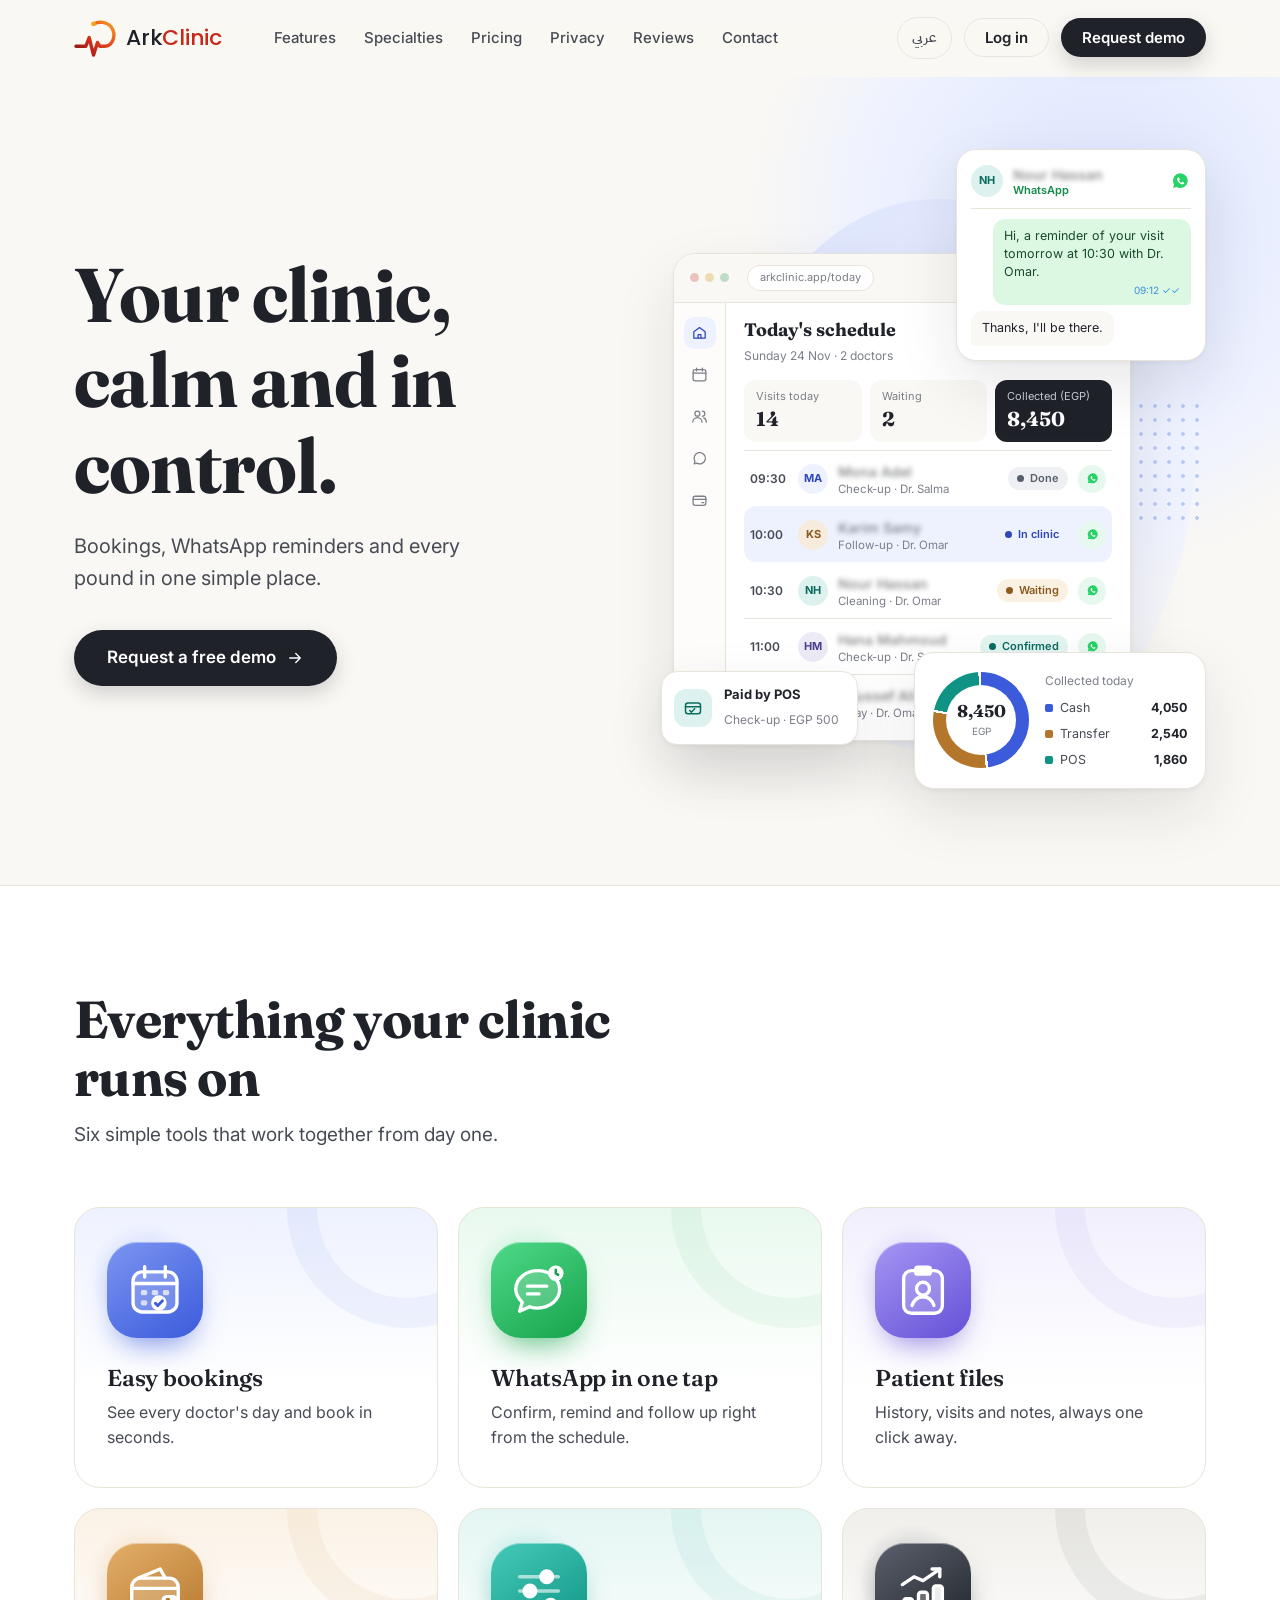
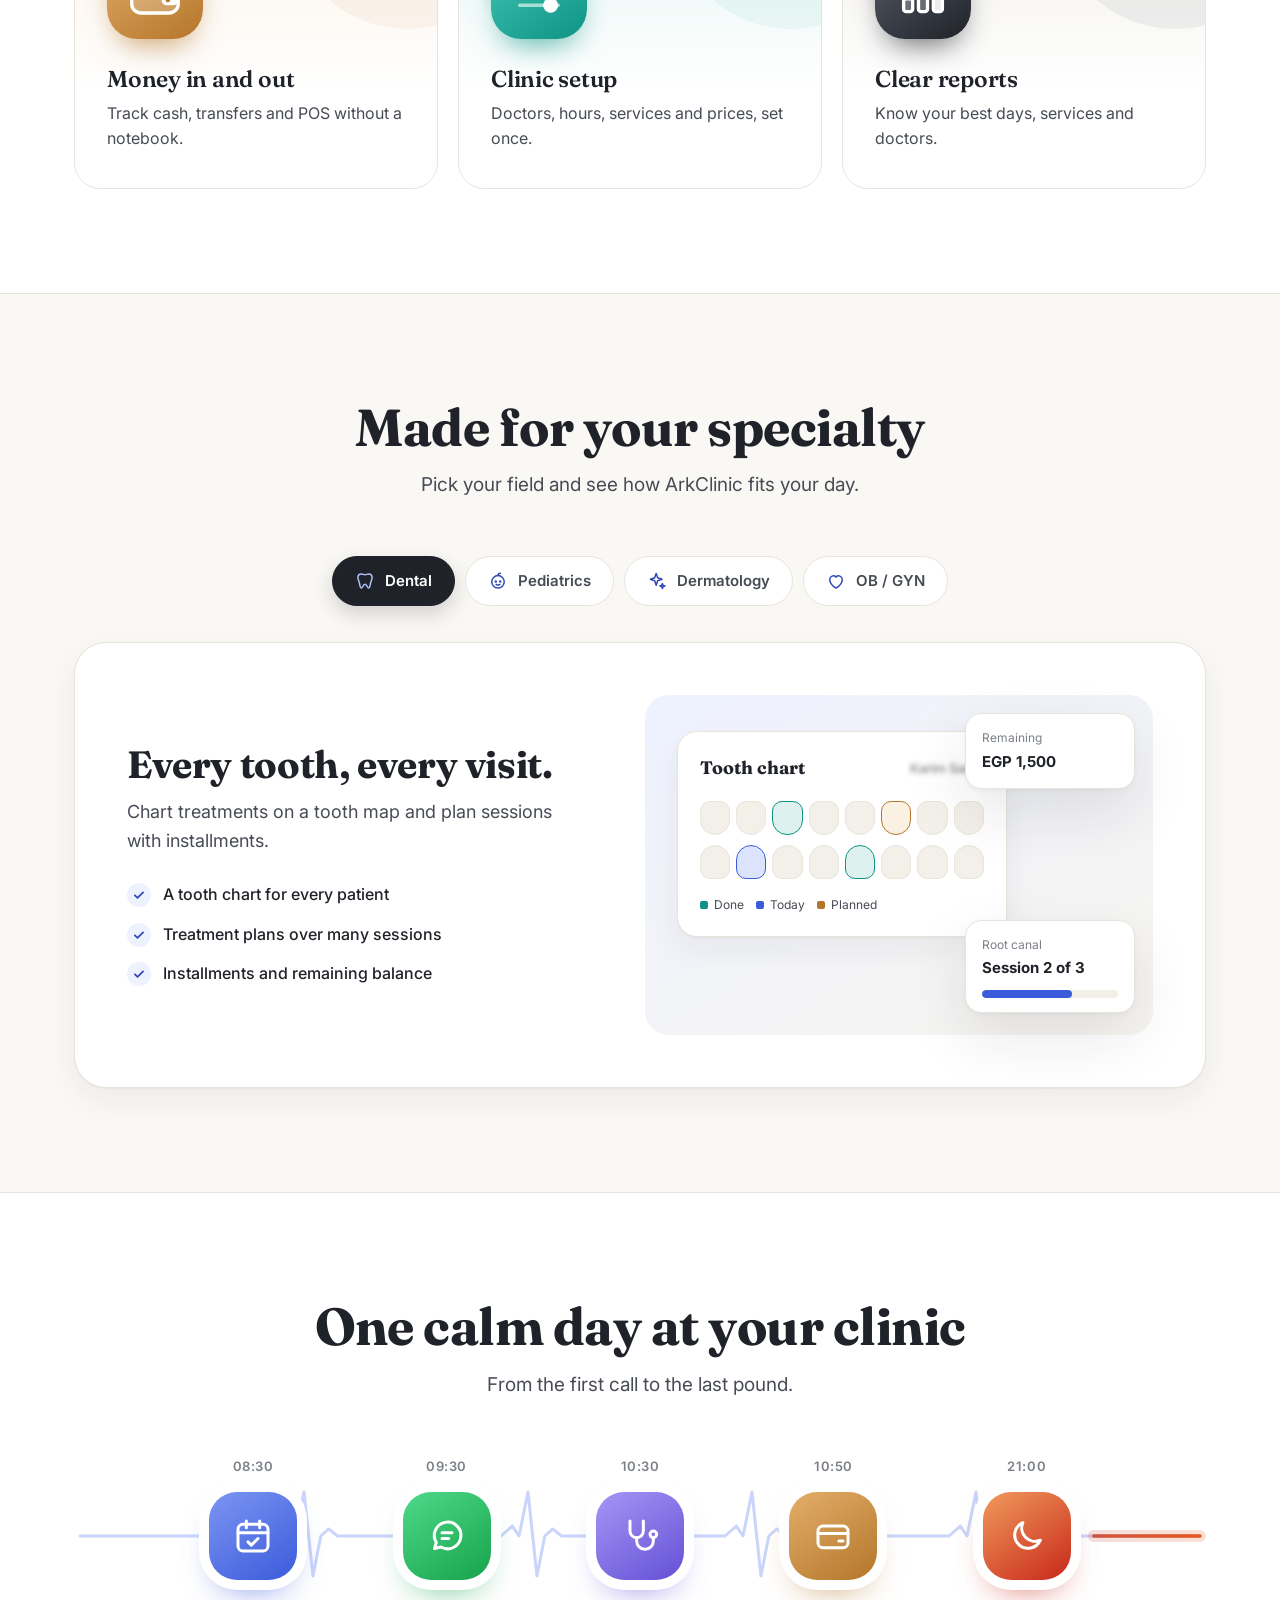
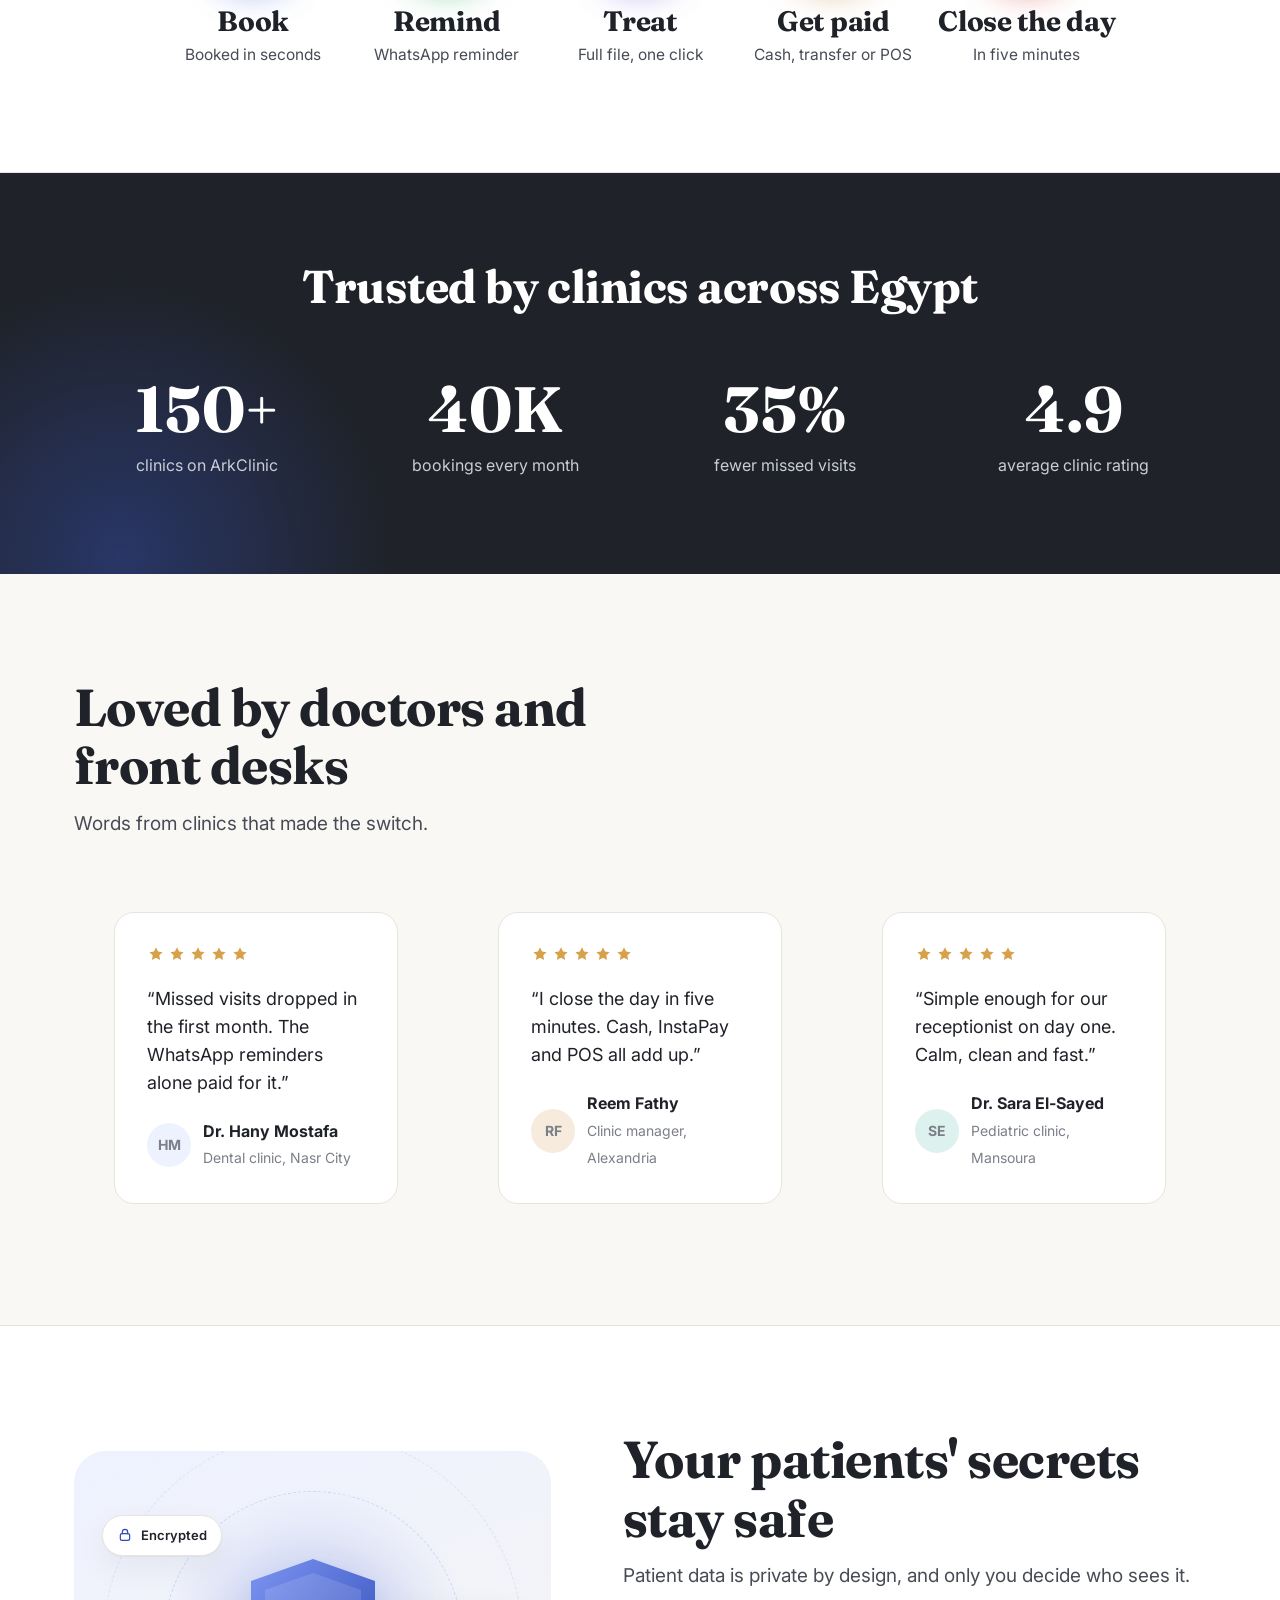
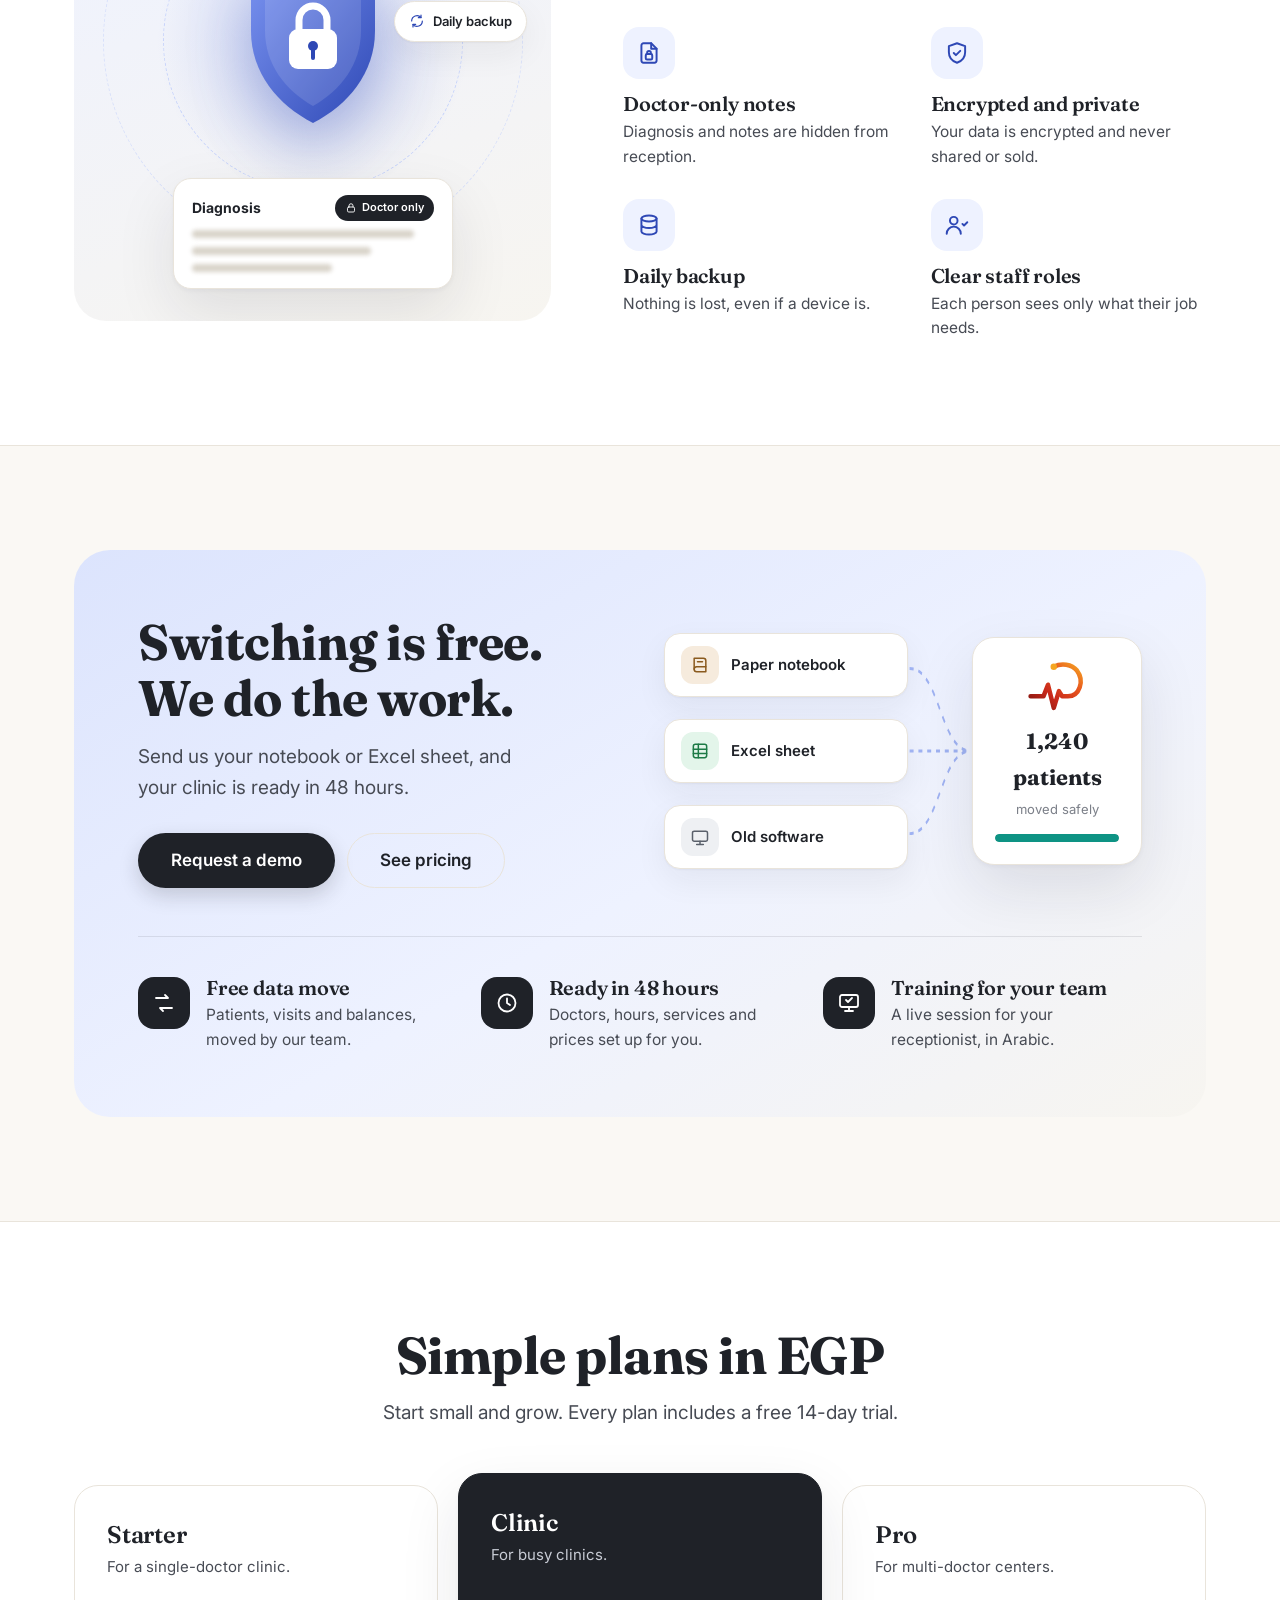
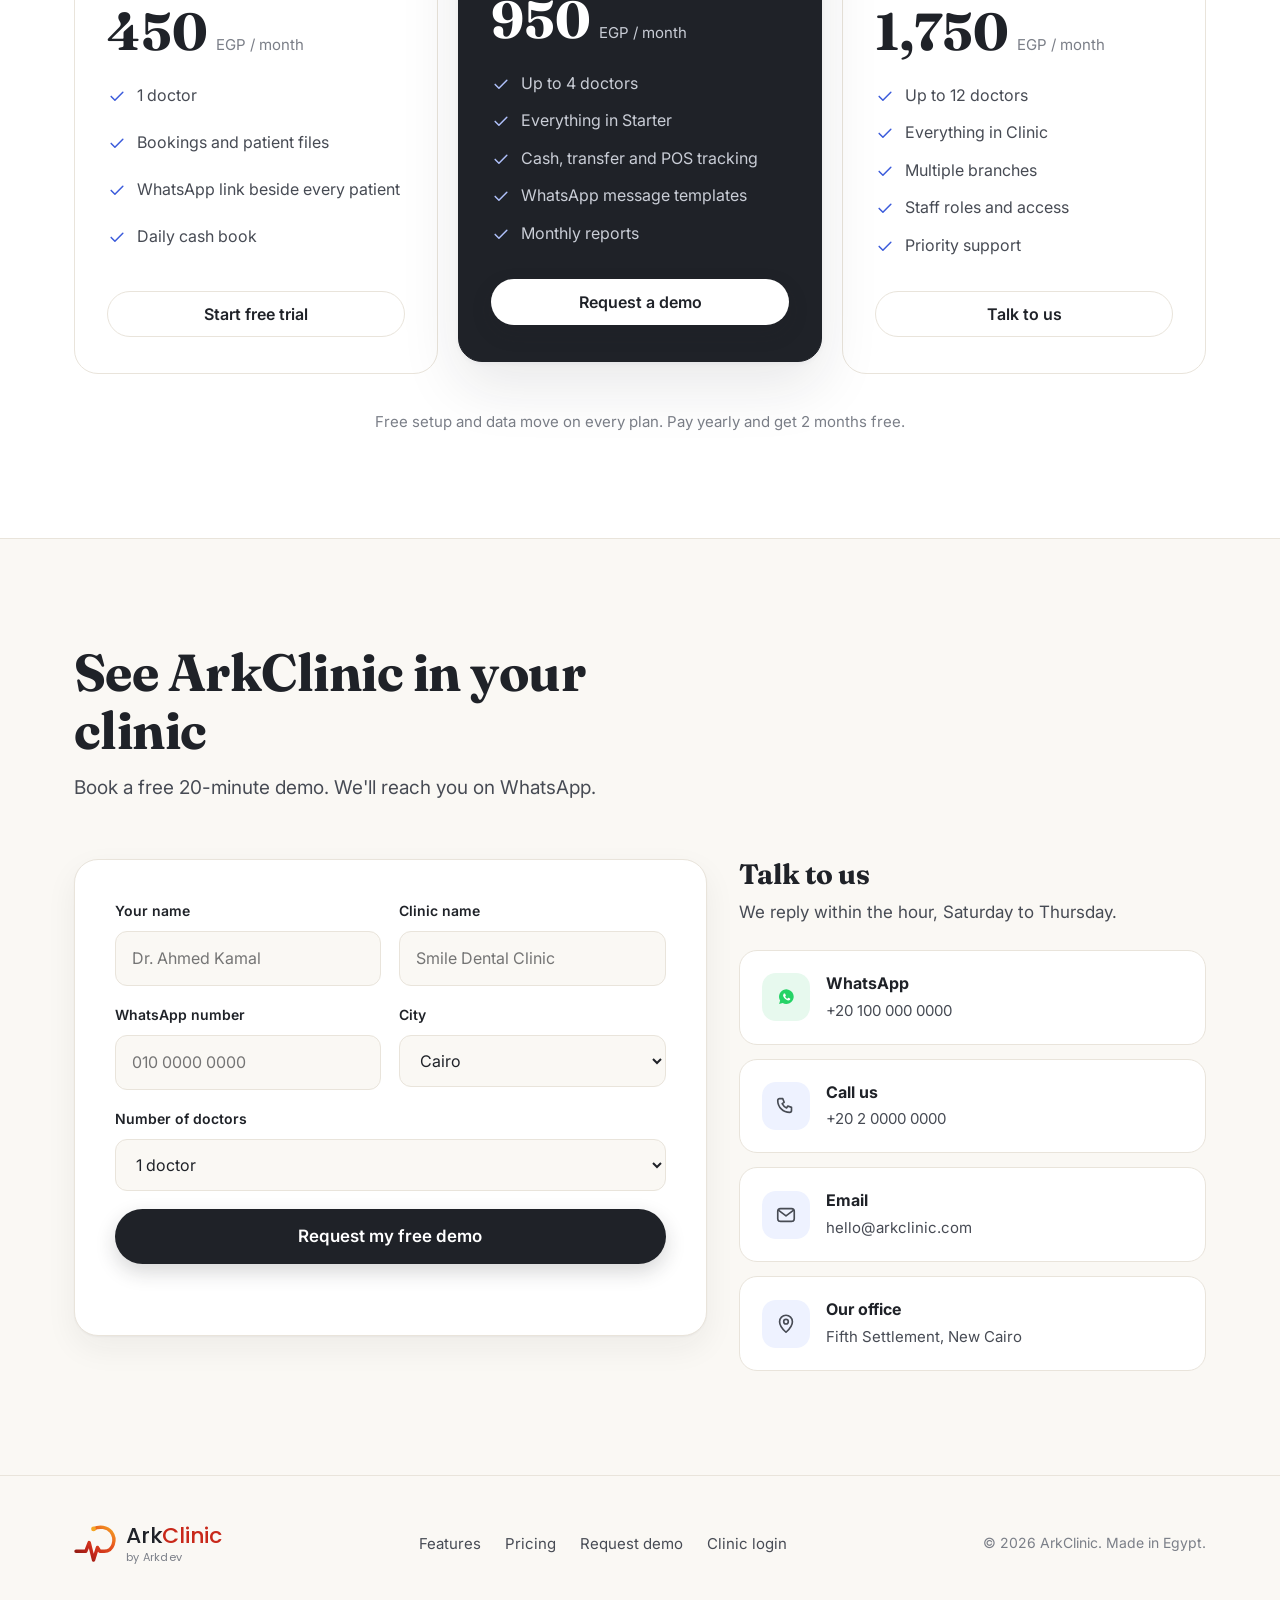
==== commit 692a32df: "Redesign How it works as a heartbeat path, prepare demo form - How it works is now one left-to-right" ====
--- a/index.html
+++ b/index.html
@@ -9,8 +9,8 @@
   <link rel="preconnect" href="https://fonts.googleapis.com">
   <link rel="preconnect" href="https://fonts.gstatic.com" crossorigin>
   <link href="https://fonts.googleapis.com/css2?family=Fraunces:opsz,wght@9..144,600;9..144,700&family=IBM+Plex+Sans+Arabic:wght@400;500;600;700&family=Inter:wght@400;500;600&family=Poppins:wght@400;500&display=swap" rel="stylesheet">
-  <link rel="stylesheet" href="assets/css/style.css?v=13">
-  <script src="assets/js/main.js" defer></script>
+  <link rel="stylesheet" href="assets/css/style.css?v=18">
+  <script src="assets/js/main.js?v=2" defer></script>
 </head>
 <body>
 
@@ -331,29 +331,60 @@
   </div>
 </section>
 
-<!-- ================= How it helps ================= -->
+<!-- ================= How it works: one day, one heartbeat path ================= -->
 <section class="section section-alt" id="how">
   <div class="wrap">
     <div class="section-head center">
-      <h2 data-ar="يوم أهدأ من البداية للنهاية">A smoother day, start to finish</h2>
-      <p data-ar="من أول مكالمة حتى آخر دفعة.">From the first call to the last payment.</p>
-    </div>
-    <div class="steps">
-      <div class="step">
-        <div class="step-art"><svg viewBox="0 0 24 24" class="ic"><rect x="3" y="5" width="18" height="16" rx="3"/><path d="M3 10h18M8 3v4M16 3v4M9 15.5l2 2 4-4"/></svg></div>
-        <h3 data-ar="احجز">Book</h3>
-        <p data-ar="أضف الزيارة في ثوانٍ بدون تعارض في المواعيد.">Add the visit in seconds, with no double booking.</p>
-      </div>
-      <div class="step">
-        <div class="step-art" style="color:var(--wa-ink)"><svg viewBox="0 0 24 24" class="ic"><path d="M4.5 19.5l1.1-3.6A8 8 0 1 1 8.4 18.6z"/><path d="M12 8v4l2.5 1.5"/></svg></div>
-        <h3 data-ar="ذكّر">Remind</h3>
-        <p data-ar="لمسة واحدة ترسل تذكيرًا للمريض على واتساب.">One tap sends the patient a WhatsApp reminder.</p>
-      </div>
-      <div class="step">
-        <div class="step-art"><svg viewBox="0 0 24 24" class="ic"><rect x="3" y="6" width="18" height="13" rx="3"/><circle cx="12" cy="12.5" r="2.5"/><path d="M6.5 9.5v6M17.5 9.5v6"/></svg></div>
-        <h3 data-ar="حصّل">Get paid</h3>
-        <p data-ar="سجّل النقدي أو التحويل أو POS وشاهد إجمالي اليوم.">Log cash, transfer or POS and see the day's total.</p>
-      </div>
+      <h2 data-ar="يوم هادئ في عيادتك">One calm day at your clinic</h2>
+      <p data-ar="من أول مكالمة لآخر جنيه.">From the first call to the last pound.</p>
+    </div>
+
+    <div class="day">
+      <svg class="day-line" viewBox="0 0 1000 120" preserveAspectRatio="none" aria-hidden="true">
+        <defs>
+          <linearGradient id="dayPulse" x1="0" y1="0" x2="1" y2="0">
+            <stop offset="0" stop-color="#3B5BDB"/>
+            <stop offset=".5" stop-color="#6450D6"/>
+            <stop offset="1" stop-color="#E8571E"/>
+          </linearGradient>
+        </defs>
+        <path class="day-base" pathLength="1000" d="M0 60H176L186 50L192 60L200 16L208 100L215 60L222 53L230 60H376L386 50L392 60L400 16L408 100L415 60L422 53L430 60H576L586 50L592 60L600 16L608 100L615 60L622 53L630 60H776L786 50L792 60L800 16L808 100L815 60L822 53L830 60H1000"/>
+        <path class="day-glow" pathLength="1000" d="M0 60H176L186 50L192 60L200 16L208 100L215 60L222 53L230 60H376L386 50L392 60L400 16L408 100L415 60L422 53L430 60H576L586 50L592 60L600 16L608 100L615 60L622 53L630 60H776L786 50L792 60L800 16L808 100L815 60L822 53L830 60H1000"/>
+        <path class="day-pulse" pathLength="1000" d="M0 60H176L186 50L192 60L200 16L208 100L215 60L222 53L230 60H376L386 50L392 60L400 16L408 100L415 60L422 53L430 60H576L586 50L592 60L600 16L608 100L615 60L622 53L630 60H776L786 50L792 60L800 16L808 100L815 60L822 53L830 60H1000"/>
+      </svg>
+
+      <ol class="day-stops">
+        <li style="--t1:#7C95F2;--t2:#3B5BDB;--i:0">
+          <span class="d-time">08:30</span>
+          <span class="d-node"><svg viewBox="0 0 24 24" class="ic"><rect x="3" y="5" width="18" height="16" rx="3"/><path d="M3 10h18M8 3v4M16 3v4M9 15.5l2 2 4-4"/></svg></span>
+          <h3 data-ar="احجز">Book</h3>
+          <p data-ar="اتحجز في ثواني">Booked in seconds</p>
+        </li>
+        <li style="--t1:#4FD98A;--t2:#16A34A;--i:1">
+          <span class="d-time">09:30</span>
+          <span class="d-node"><svg viewBox="0 0 24 24" class="ic"><path d="M4.5 19.5l1.1-3.6A8 8 0 1 1 8.4 18.6z"/><path d="M9 10h6M9 13.5h4"/></svg></span>
+          <h3 data-ar="ذكّر">Remind</h3>
+          <p data-ar="تذكير على واتساب">WhatsApp reminder</p>
+        </li>
+        <li style="--t1:#A596F4;--t2:#6450D6;--i:2">
+          <span class="d-time">10:30</span>
+          <span class="d-node"><svg viewBox="0 0 24 24" class="ic"><path d="M6 3v6a4 4 0 0 0 8 0V3"/><path d="M10 13v2a5 5 0 0 0 10 0v-2"/><circle cx="20" cy="11" r="2"/></svg></span>
+          <h3 data-ar="اكشف">Treat</h3>
+          <p data-ar="الملف كامل بنقرة">Full file, one click</p>
+        </li>
+        <li style="--t1:#E3AE6A;--t2:#B4762A;--i:3">
+          <span class="d-time">10:50</span>
+          <span class="d-node"><svg viewBox="0 0 24 24" class="ic"><rect x="3" y="6" width="18" height="13" rx="3"/><path d="M3 10.5h18M15.5 15h2.5"/></svg></span>
+          <h3 data-ar="حصّل">Get paid</h3>
+          <p data-ar="نقدي أو تحويل أو POS">Cash, transfer or POS</p>
+        </li>
+        <li style="--t1:#F09A5B;--t2:#C8281A;--i:4">
+          <span class="d-time">21:00</span>
+          <span class="d-node"><svg viewBox="0 0 24 24" class="ic"><path d="M20 14.5A8 8 0 0 1 9.5 4a8 8 0 1 0 10.5 10.5z"/></svg></span>
+          <h3 data-ar="اقفل اليوم">Close the day</h3>
+          <p data-ar="في 5 دقايق">In five minutes</p>
+        </li>
+      </ol>
     </div>
   </div>
 </section>
@@ -560,9 +591,10 @@
     </div>
 
     <div class="demo-grid">
-      <!-- Works as-is on Netlify. On other hosts, replace action with your form service URL (e.g. Formspree). -->
-      <form class="card" name="demo" method="POST" action="thanks.html" data-netlify="true">
-        <input type="hidden" name="form-name" value="demo">
+      <!-- Demo requests are sent to Formspree, which emails them to you. -->
+      <form class="card" name="demo" method="POST" action="https://formspree.io/f/YOUR_FORM_ID" data-formspree>
+        <input type="hidden" name="_subject" value="New ArkClinic demo request">
+        <input type="text" name="_gotcha" tabindex="-1" autocomplete="off" class="sr-only" aria-hidden="true">
         <div class="form-grid">
           <div class="field">
             <label for="d-name" data-ar="اسمك">Your name</label>
@@ -598,6 +630,7 @@
           </div>
           <div class="full">
             <button class="btn btn-primary btn-lg btn-block" type="submit" data-ar="اطلب العرض المجاني">Request my free demo</button>
+            <p class="form-msg" role="status" aria-live="polite"></p>
           </div>
         </div>
       </form>
--- a/assets/css/style.css
+++ b/assets/css/style.css
@@ -81,7 +81,7 @@
 [dir="rtl"] .flip { transform: scaleX(-1); }
 
 /* Line icons take their color from here */
-.icon, .step-art, .side-nav a, .icon-btn { color: var(--blue-ink); }
+.icon, .side-nav a, .icon-btn { color: var(--blue-ink); }
 .side-nav a { color: var(--ink-2); }
 .ic { fill: none; stroke: currentColor; stroke-width: 1.8; stroke-linecap: round; stroke-linejoin: round; }
 
@@ -253,14 +253,6 @@
 .toast b { display: block; font-size: 13px; }
 .toast small { font-size: 12px; color: var(--muted); }
 
-/* Steps — how it helps */
-.steps { display: grid; grid-template-columns: repeat(3, 1fr); gap: 24px; position: relative; }
-.steps::before { content: ""; position: absolute; inset-inline: 16%; top: 44px; border-top: 2px dashed var(--blue-soft-2); }
-.step { text-align: center; position: relative; padding: 0 12px; }
-.step-art { width: 88px; height: 88px; margin: 0 auto 24px; border-radius: 50%; background: var(--surface); border: 1px solid var(--line); box-shadow: var(--shadow); display: grid; place-items: center; position: relative; }
-.step-art svg { width: 40px; height: 40px; }
-.step h3 { font-size: 24px; font-weight: 600; margin-bottom: 8px; }
-.step p { max-width: 30ch; margin-inline: auto; }
 
 /* Numbers */
 .numbers { background: var(--ink); color: #fff; padding: 88px 0; position: relative; overflow: hidden; }
@@ -574,8 +566,6 @@
   .auth { grid-template-columns: 1fr; }
   .auth-art { display: none; }
   .auth-form { padding: 24px; }
-  .steps { grid-template-columns: 1fr; gap: 44px; }
-  .steps::before { display: none; }
   .cta-inner { flex-direction: column; align-items: flex-start; padding: 40px 28px; }
 }
 
@@ -598,7 +588,7 @@
   .ring { display: none; }
   .scene { min-height: 700px; }
   .win { top: 150px; width: 100%; }
-  .msg.in { display: none; }
+  .chat .msg.in { display: none; }
   .win-body { grid-template-columns: minmax(0, 1fr); }
   .win-side, .toast, .scene-dots, .url { display: none; }
   .win-main { padding: 14px 12px 8px; }
@@ -869,3 +859,54 @@
   .nav-open .nav-links { display: flex; }
   .menu-btn { display: block; }
 }
+
+.form-msg { margin: 12px 0 0; font-size: 14px; color: var(--ink-2); text-align: center; min-height: 1.4em; }
+.btn:disabled { opacity: .6; cursor: progress; transform: none; }
+
+/* =========================================================
+   How it works — one day on a heartbeat line (left → right)
+   ========================================================= */
+#how .section-head { max-width: 760px; }
+.day { position: relative; max-width: 1120px; margin: 8px auto 0; }
+.day-line { position: absolute; left: 0; top: 20px; width: 100%; height: 120px; pointer-events: none; overflow: visible; }
+[dir="rtl"] .day-line { transform: scaleX(-1); }
+.day-line path { fill: none; stroke-linecap: round; stroke-linejoin: round; vector-effect: non-scaling-stroke; }
+.day-base { stroke: #C9D5FB; stroke-width: 3; }
+.day-glow, .day-pulse { stroke: url(#dayPulse); stroke-dasharray: 150 1000; stroke-dashoffset: 150; animation: dayRun 5s linear infinite; }
+.day-glow { stroke-width: 12; opacity: .18; }
+.day-pulse { stroke-width: 3.5; }
+@keyframes dayRun { from { stroke-dashoffset: 150; } to { stroke-dashoffset: -1000; } }
+
+.day-stops { position: relative; z-index: 1; list-style: none; margin: 0; padding: 0; display: grid; grid-template-columns: repeat(5, minmax(0, 1fr)); }
+.day-stops li { display: flex; flex-direction: column; align-items: center; text-align: center; padding: 0 8px; }
+.d-time { height: 22px; margin-bottom: 14px; font-size: 13px; font-weight: 600; color: var(--muted); letter-spacing: .04em; direction: ltr; }
+.d-node { position: relative; width: 88px; height: 88px; border-radius: 28px; display: grid; place-items: center; color: #fff;
+  background: linear-gradient(145deg, var(--t1), var(--t2));
+  box-shadow: 0 0 0 10px var(--surface), 0 18px 34px -12px color-mix(in srgb, var(--t2) 75%, transparent);
+  transition: transform .25s ease; }
+.d-node svg { width: 40px; height: 40px; }
+.d-node::after { content: ""; position: absolute; inset: -10px; border-radius: 34px; border: 2px solid var(--t2); opacity: 0;
+  animation: dayBeat 5s ease-out infinite; animation-delay: calc(var(--i) * 0.87s + 1.09s); }
+@keyframes dayBeat { 0% { opacity: .55; transform: scale(.92); } 18% { opacity: 0; transform: scale(1.22); } 100% { opacity: 0; } }
+.day-stops li:hover .d-node { transform: translateY(-4px) rotate(-3deg); }
+.day-stops h3 { margin-top: 26px; font-size: clamp(22px, 2.2vw, 28px); font-weight: 700; }
+.day-stops p { margin-top: 6px; font-size: 15.5px; color: var(--ink-2); }
+
+@media (max-width: 860px) {
+  .day-line { display: none; }
+  .day { max-width: 460px; }
+  .day::before { content: ""; position: absolute; top: 40px; bottom: 40px; inset-inline-start: 35px; width: 3px; border-radius: 2px; background: linear-gradient(180deg, #3B5BDB, #6450D6, #E8571E); opacity: .35; }
+  .day-stops { grid-template-columns: 1fr; gap: 26px; }
+  .day-stops li { display: grid; grid-template-columns: 72px 1fr; grid-template-rows: auto auto auto; column-gap: 20px; align-items: center; text-align: start; padding: 0; }
+  .d-node { grid-column: 1; grid-row: 1 / span 3; width: 72px; height: 72px; border-radius: 22px; box-shadow: 0 0 0 8px var(--surface), 0 14px 26px -12px color-mix(in srgb, var(--t2) 75%, transparent); }
+  .d-node svg { width: 32px; height: 32px; }
+  .d-node::after { border-radius: 28px; }
+  .d-time { grid-column: 2; grid-row: 1; height: auto; margin: 0; align-self: end; }
+  .day-stops h3 { grid-column: 2; grid-row: 2; margin-top: 2px; }
+  .day-stops p { grid-column: 2; grid-row: 3; margin-top: 2px; align-self: start; }
+}
+@media (prefers-reduced-motion: reduce) {
+  .day-glow, .day-pulse, .d-node::after { animation: none; }
+  .day-glow, .day-pulse { stroke-dasharray: none; }
+  .day-glow { opacity: 0; }
+}
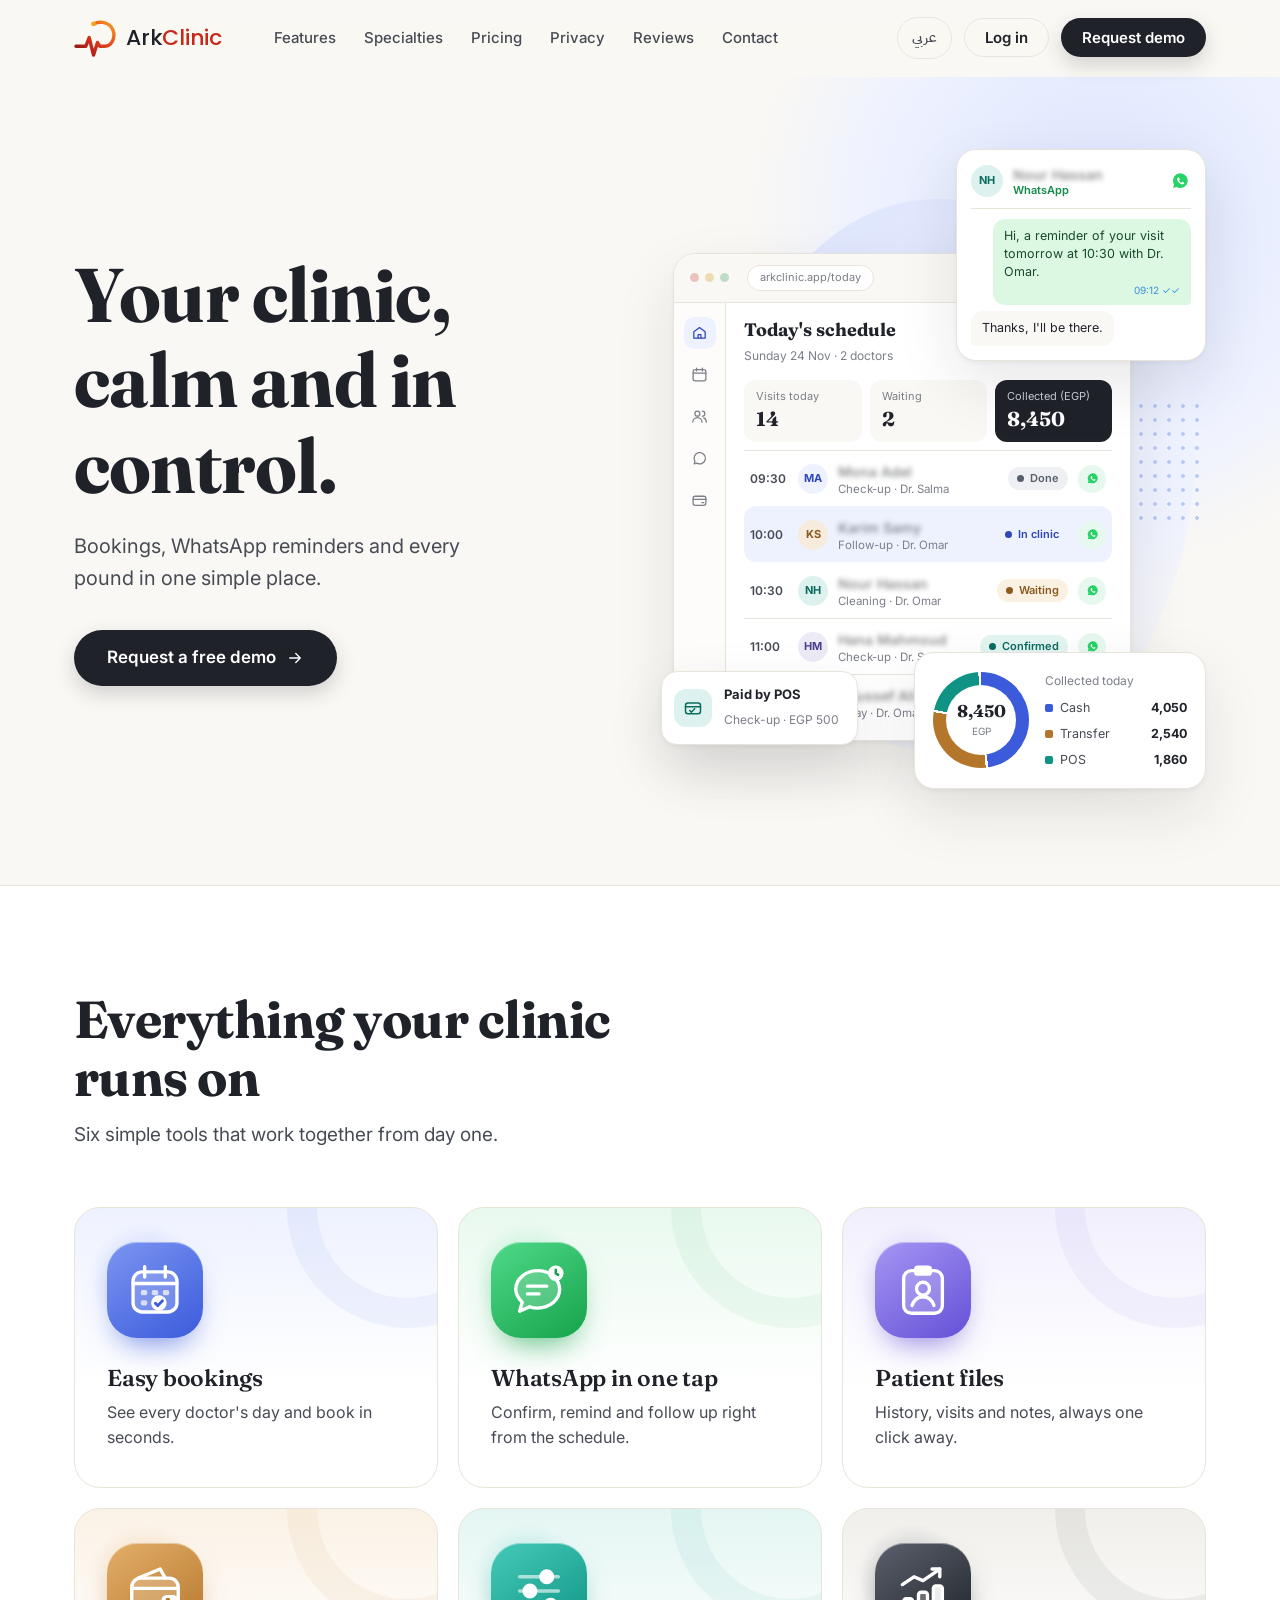
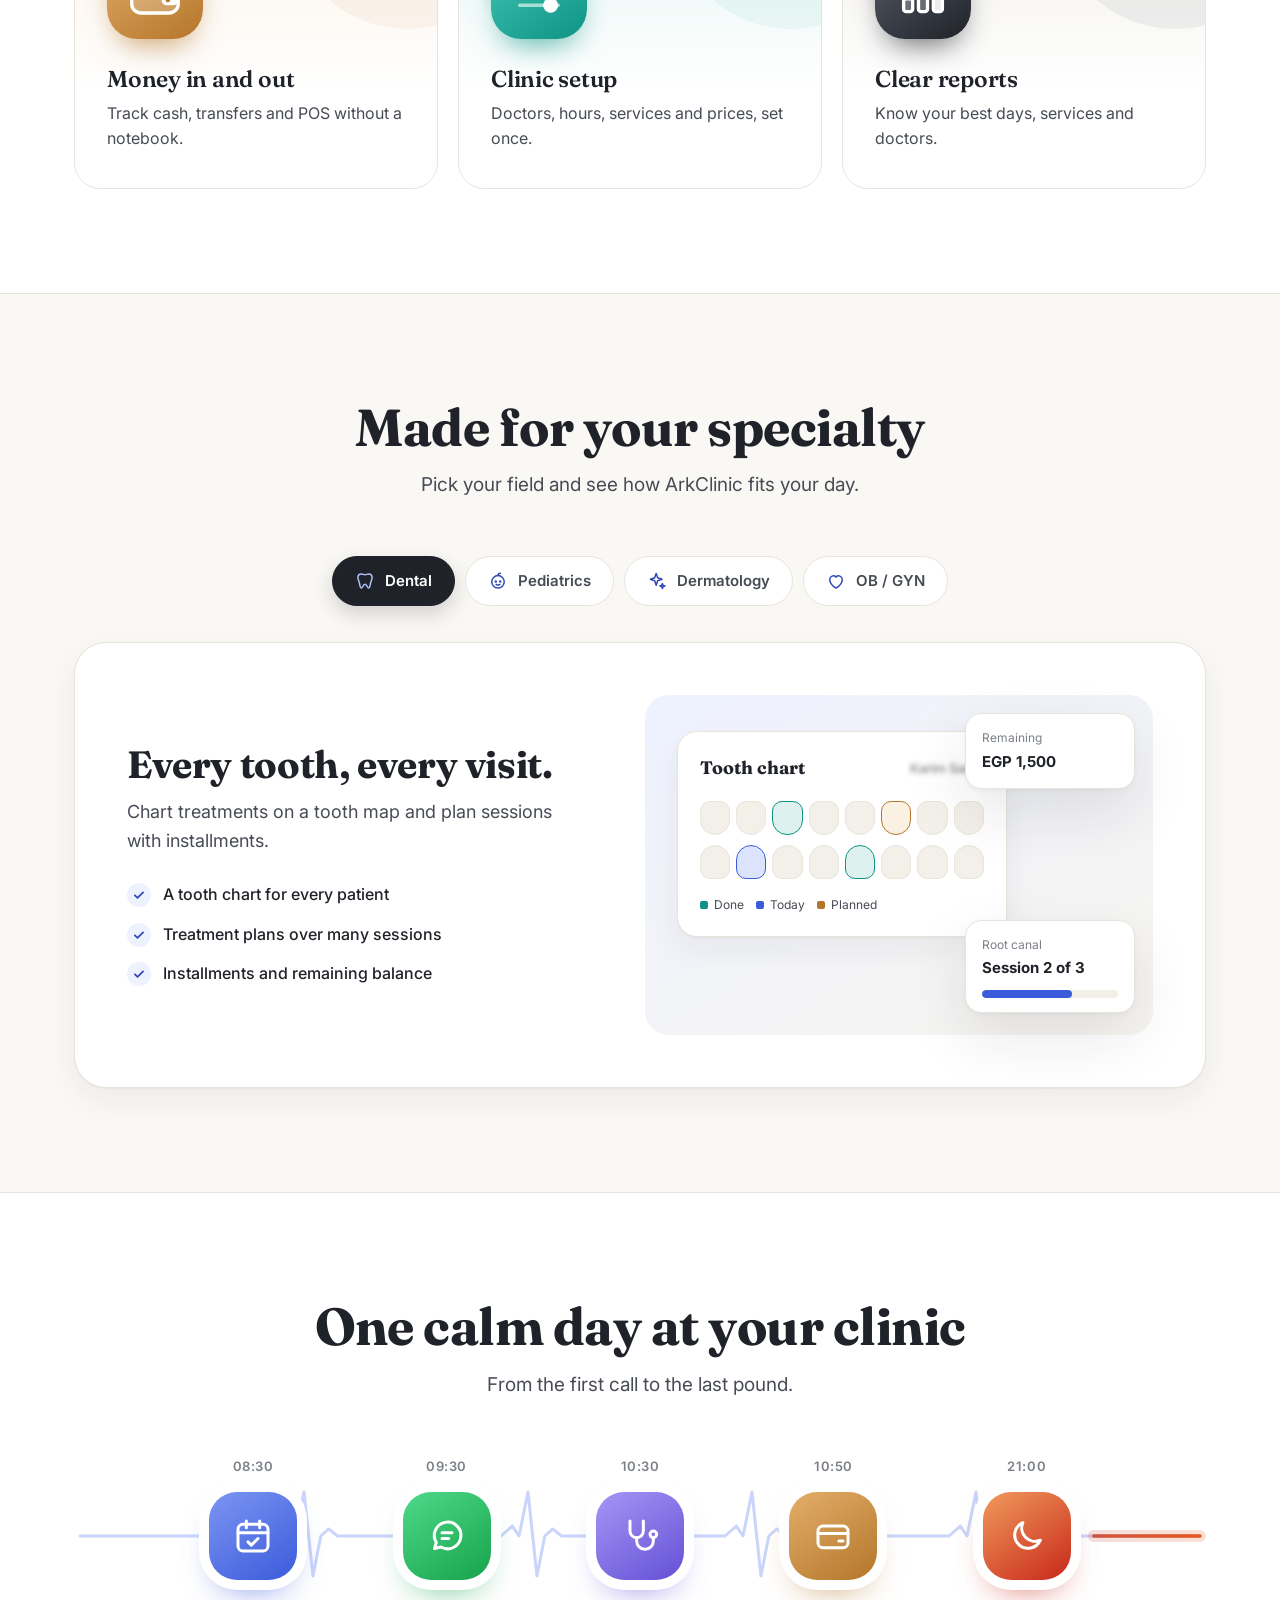
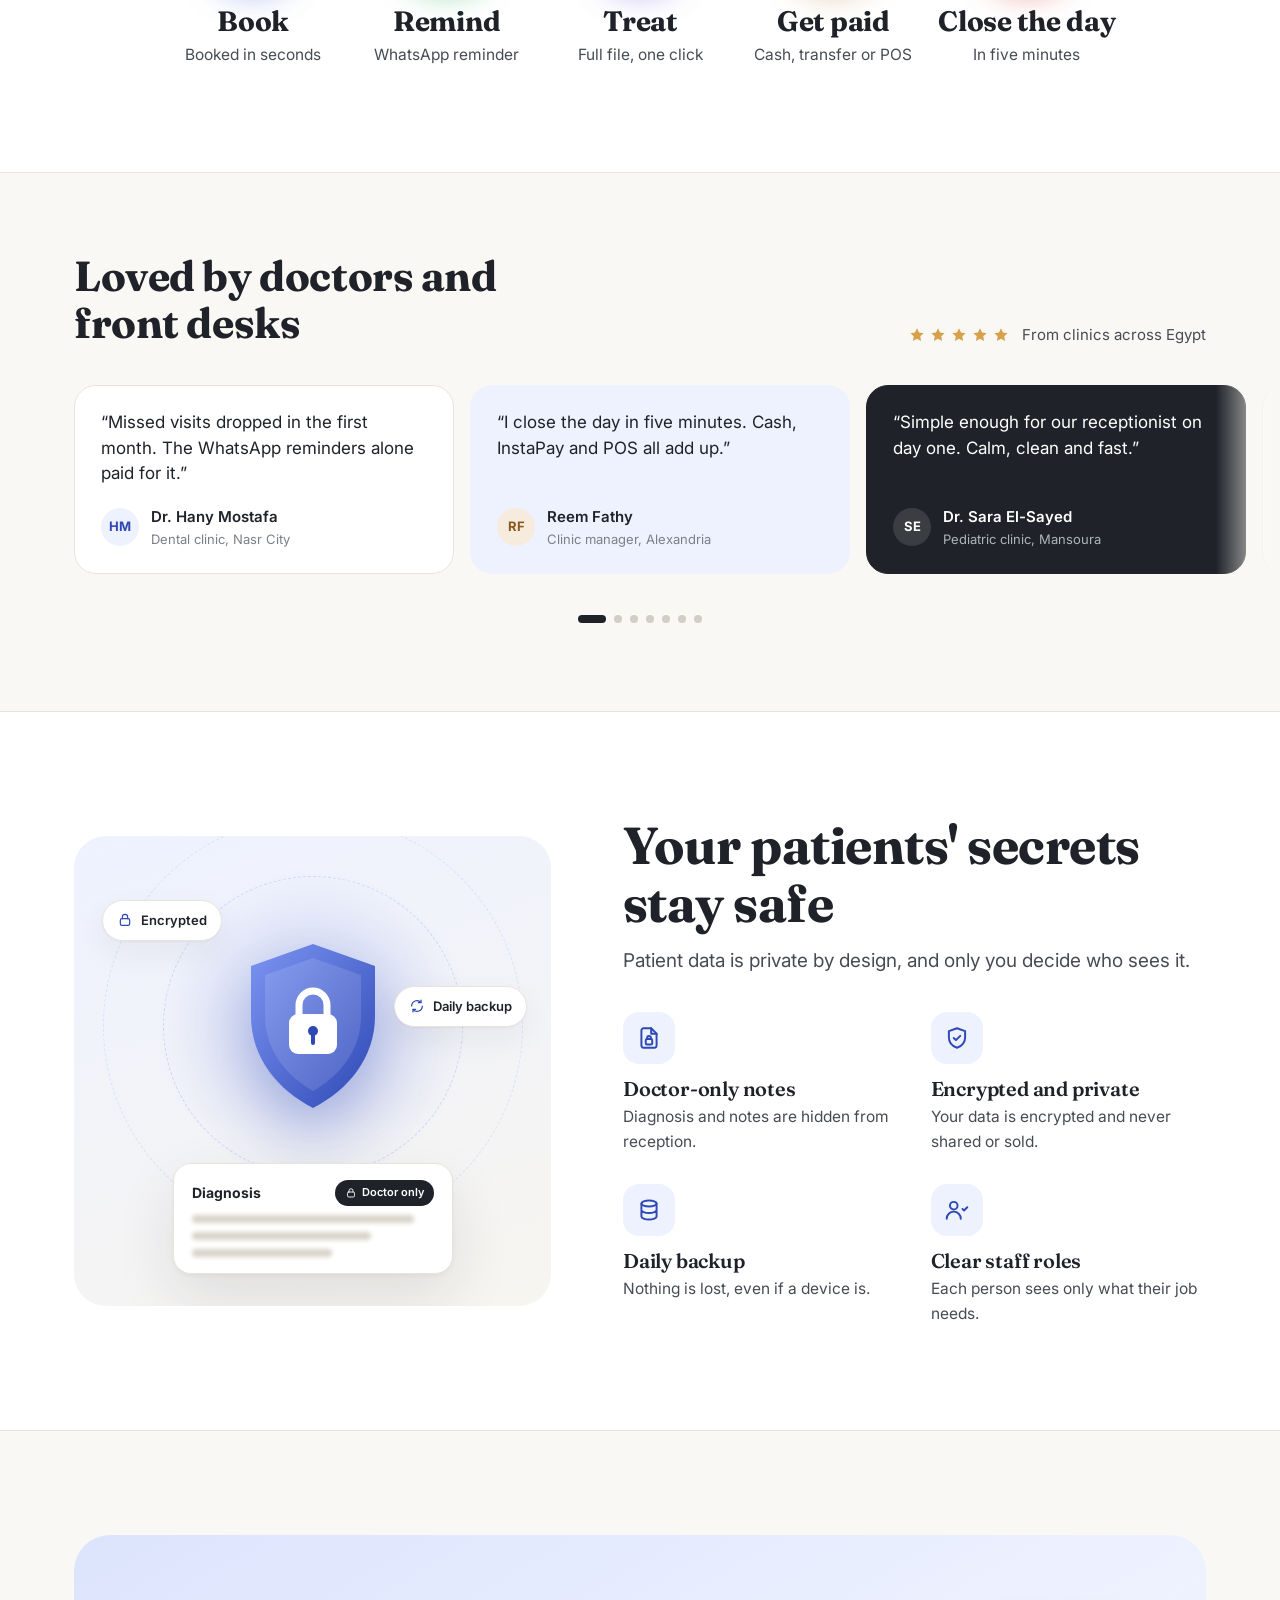
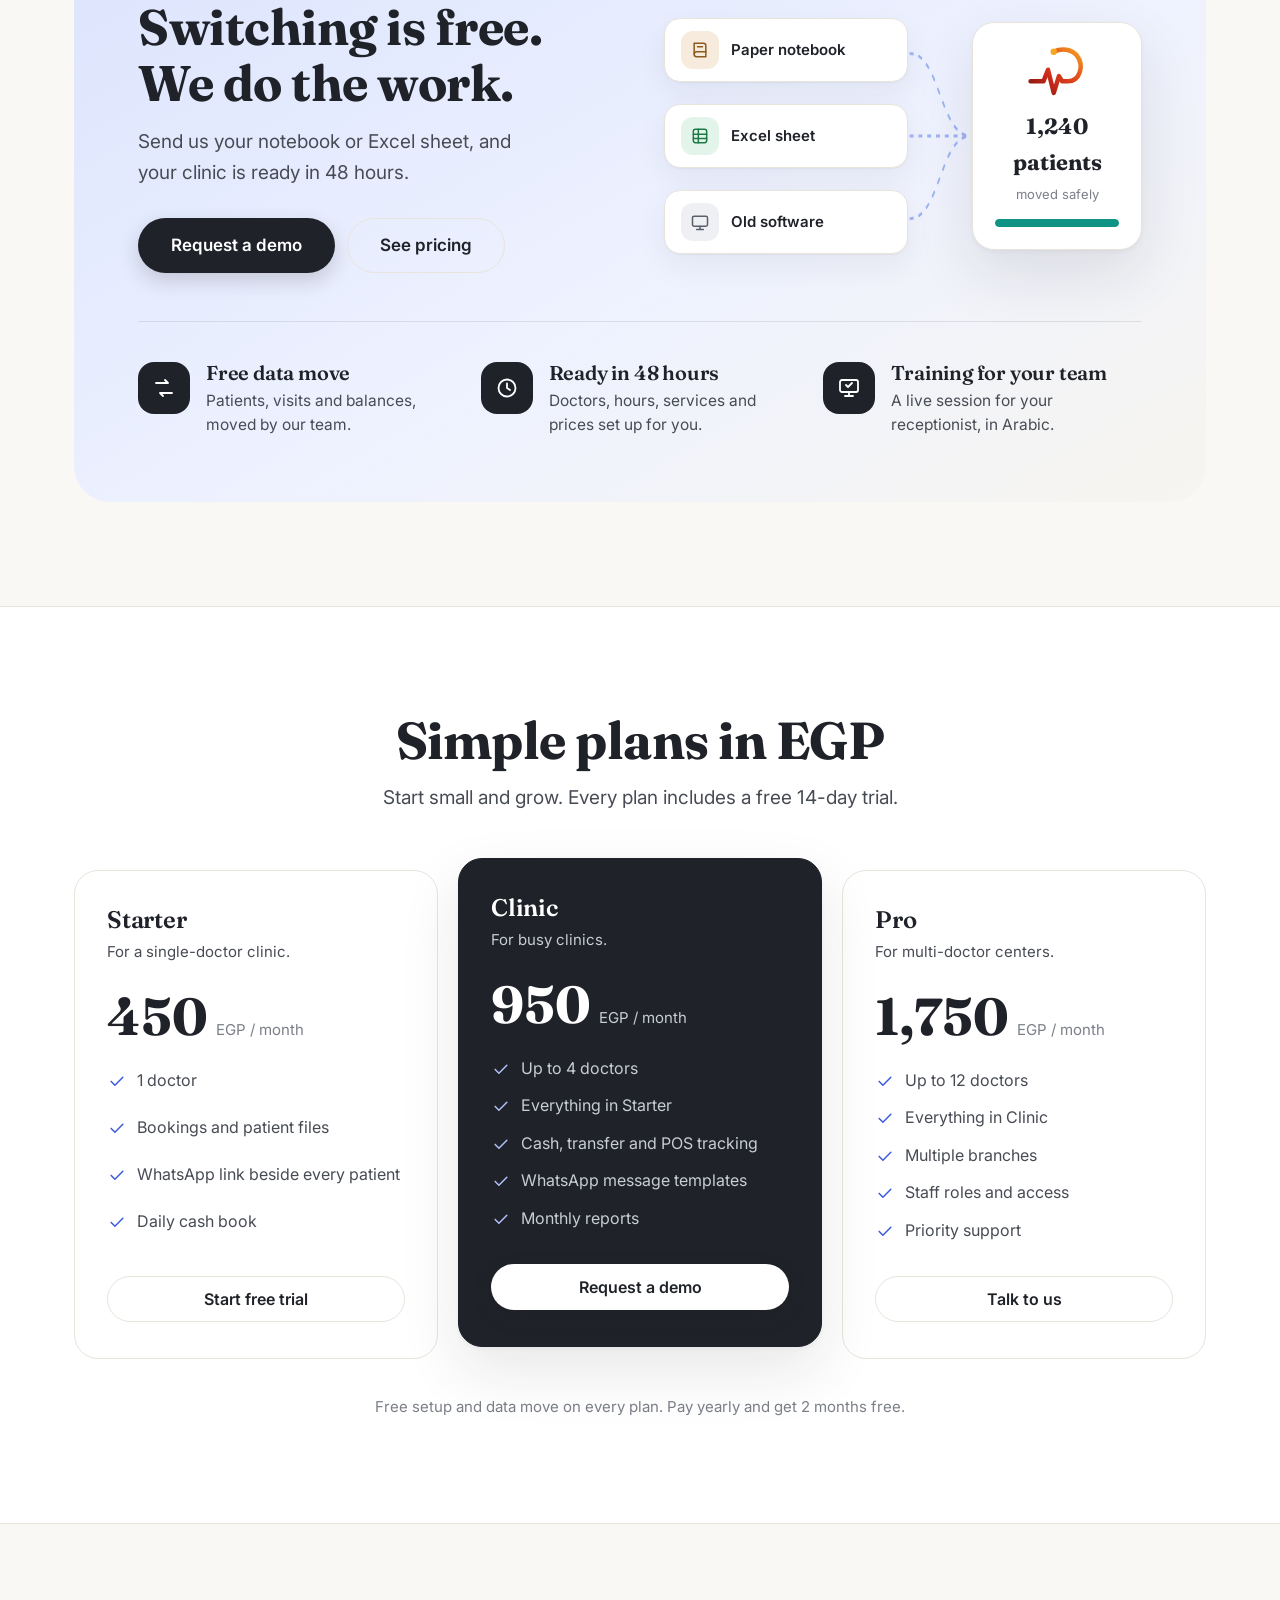
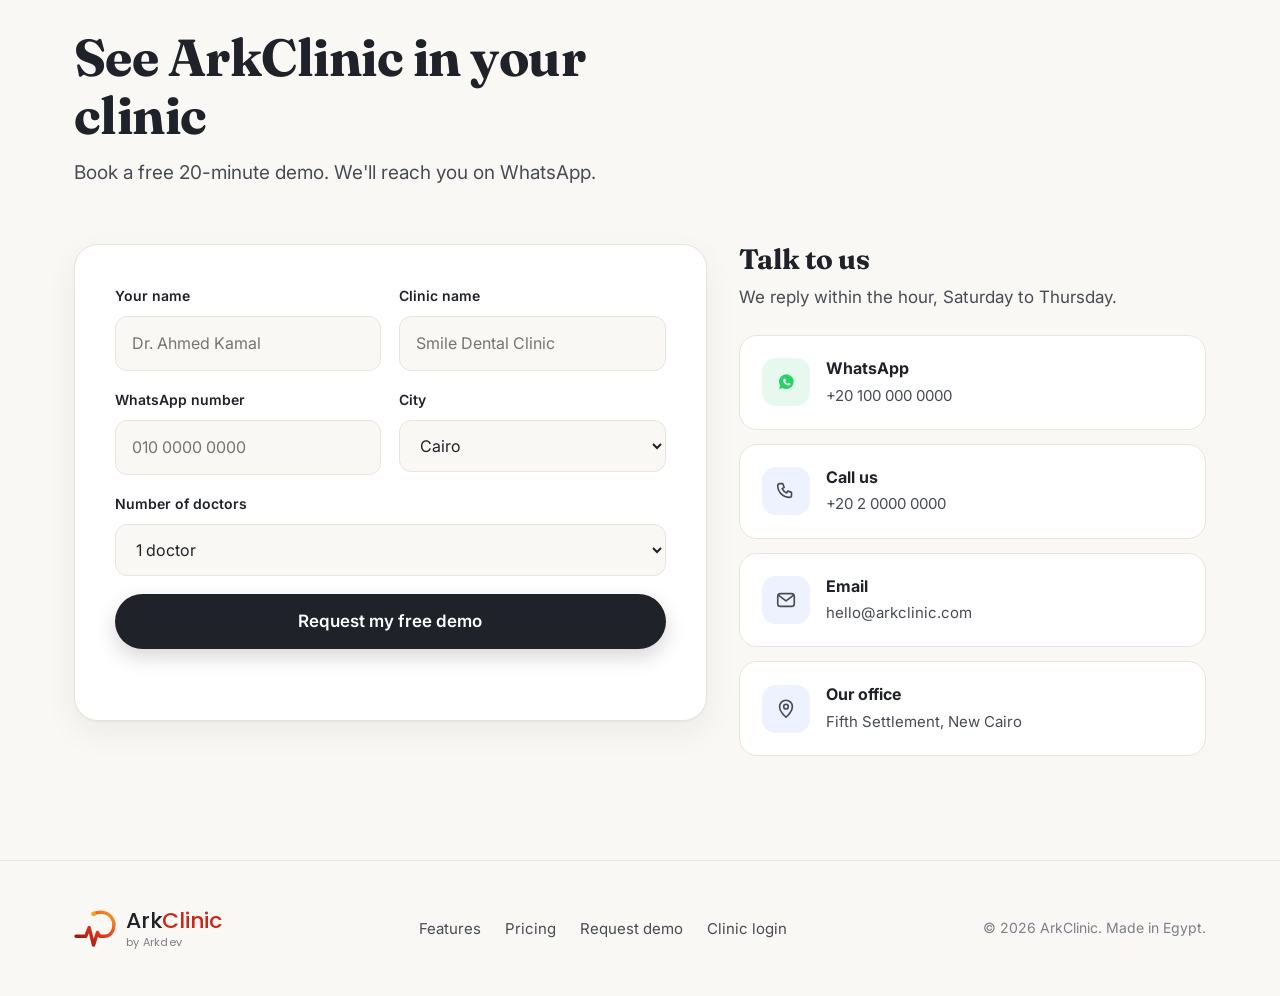
==== commit 2cf79fe6: "Rotating reviews carousel, remove key numbers section - Reviews: 7 cards that move one card at a tim" ====
--- a/index.html
+++ b/index.html
@@ -9,8 +9,8 @@
   <link rel="preconnect" href="https://fonts.googleapis.com">
   <link rel="preconnect" href="https://fonts.gstatic.com" crossorigin>
   <link href="https://fonts.googleapis.com/css2?family=Fraunces:opsz,wght@9..144,600;9..144,700&family=IBM+Plex+Sans+Arabic:wght@400;500;600;700&family=Inter:wght@400;500;600&family=Poppins:wght@400;500&display=swap" rel="stylesheet">
-  <link rel="stylesheet" href="assets/css/style.css?v=18">
-  <script src="assets/js/main.js?v=2" defer></script>
+  <link rel="stylesheet" href="assets/css/style.css?v=22">
+  <script src="assets/js/main.js?v=3" defer></script>
 </head>
 <body>
 
@@ -389,43 +389,48 @@
   </div>
 </section>
 
-<!-- ================= Key numbers ================= -->
-<section class="numbers" aria-label="Key numbers">
-  <div class="wrap">
-    <h2 data-ar="عيادات في كل مصر تثق بنا">Trusted by clinics across Egypt</h2>
-    <div class="stat-grid">
-      <div class="stat"><strong>150+</strong><span data-ar="عيادة تستخدم آرك كلينك">clinics on ArkClinic</span></div>
-      <div class="stat"><strong>40K</strong><span data-ar="حجز كل شهر">bookings every month</span></div>
-      <div class="stat"><strong>35%</strong><span data-ar="غياب أقل للمرضى">fewer missed visits</span></div>
-      <div class="stat"><strong>4.9</strong><span data-ar="متوسط تقييم العملاء">average clinic rating</span></div>
-    </div>
-  </div>
-</section>
-
-<!-- ================= Reviews ================= -->
-<section class="section" id="reviews">
-  <div class="wrap">
-    <div class="section-head">
+<!-- ================= Reviews (7 cards, rotates one at a time) ================= -->
+<section class="section section-tight" id="reviews">
+  <div class="wrap">
+    <div class="rv-head">
       <h2 data-ar="يحبه الأطباء وفريق الاستقبال">Loved by doctors and front desks</h2>
-      <p data-ar="كلمات من عيادات انتقلت إلى آرك كلينك.">Words from clinics that made the switch.</p>
-    </div>
-    <div class="reviews">
-      <figure class="review">
-        <div class="stars" aria-label="5 stars"><svg viewBox="0 0 24 24" fill="currentColor"><path d="M12 3l2.7 5.6 6.1.9-4.4 4.3 1 6.1L12 17l-5.4 2.9 1-6.1-4.4-4.3 6.1-.9z"/></svg><svg viewBox="0 0 24 24" fill="currentColor"><path d="M12 3l2.7 5.6 6.1.9-4.4 4.3 1 6.1L12 17l-5.4 2.9 1-6.1-4.4-4.3 6.1-.9z"/></svg><svg viewBox="0 0 24 24" fill="currentColor"><path d="M12 3l2.7 5.6 6.1.9-4.4 4.3 1 6.1L12 17l-5.4 2.9 1-6.1-4.4-4.3 6.1-.9z"/></svg><svg viewBox="0 0 24 24" fill="currentColor"><path d="M12 3l2.7 5.6 6.1.9-4.4 4.3 1 6.1L12 17l-5.4 2.9 1-6.1-4.4-4.3 6.1-.9z"/></svg><svg viewBox="0 0 24 24" fill="currentColor"><path d="M12 3l2.7 5.6 6.1.9-4.4 4.3 1 6.1L12 17l-5.4 2.9 1-6.1-4.4-4.3 6.1-.9z"/></svg></div>
-        <blockquote data-ar="«قلّ الغياب من أول شهر. تذكيرات واتساب وحدها تستاهل الاشتراك.»">“Missed visits dropped in the first month. The WhatsApp reminders alone paid for it.”</blockquote>
-        <figcaption class="who"><span class="avatar">HM</span><div><strong data-ar="د. هاني مصطفى">Dr. Hany Mostafa</strong><span data-ar="عيادة أسنان، مدينة نصر">Dental clinic, Nasr City</span></div></figcaption>
-      </figure>
-      <figure class="review">
-        <div class="stars" aria-label="5 stars"><svg viewBox="0 0 24 24" fill="currentColor"><path d="M12 3l2.7 5.6 6.1.9-4.4 4.3 1 6.1L12 17l-5.4 2.9 1-6.1-4.4-4.3 6.1-.9z"/></svg><svg viewBox="0 0 24 24" fill="currentColor"><path d="M12 3l2.7 5.6 6.1.9-4.4 4.3 1 6.1L12 17l-5.4 2.9 1-6.1-4.4-4.3 6.1-.9z"/></svg><svg viewBox="0 0 24 24" fill="currentColor"><path d="M12 3l2.7 5.6 6.1.9-4.4 4.3 1 6.1L12 17l-5.4 2.9 1-6.1-4.4-4.3 6.1-.9z"/></svg><svg viewBox="0 0 24 24" fill="currentColor"><path d="M12 3l2.7 5.6 6.1.9-4.4 4.3 1 6.1L12 17l-5.4 2.9 1-6.1-4.4-4.3 6.1-.9z"/></svg><svg viewBox="0 0 24 24" fill="currentColor"><path d="M12 3l2.7 5.6 6.1.9-4.4 4.3 1 6.1L12 17l-5.4 2.9 1-6.1-4.4-4.3 6.1-.9z"/></svg></div>
-        <blockquote data-ar="«بقفل اليوم في خمس دقايق. النقدي وإنستاباي والـPOS كله مظبوط.»">“I close the day in five minutes. Cash, InstaPay and POS all add up.”</blockquote>
-        <figcaption class="who"><span class="avatar a2">RF</span><div><strong data-ar="ريم فتحي">Reem Fathy</strong><span data-ar="مديرة عيادة، الإسكندرية">Clinic manager, Alexandria</span></div></figcaption>
-      </figure>
-      <figure class="review">
-        <div class="stars" aria-label="5 stars"><svg viewBox="0 0 24 24" fill="currentColor"><path d="M12 3l2.7 5.6 6.1.9-4.4 4.3 1 6.1L12 17l-5.4 2.9 1-6.1-4.4-4.3 6.1-.9z"/></svg><svg viewBox="0 0 24 24" fill="currentColor"><path d="M12 3l2.7 5.6 6.1.9-4.4 4.3 1 6.1L12 17l-5.4 2.9 1-6.1-4.4-4.3 6.1-.9z"/></svg><svg viewBox="0 0 24 24" fill="currentColor"><path d="M12 3l2.7 5.6 6.1.9-4.4 4.3 1 6.1L12 17l-5.4 2.9 1-6.1-4.4-4.3 6.1-.9z"/></svg><svg viewBox="0 0 24 24" fill="currentColor"><path d="M12 3l2.7 5.6 6.1.9-4.4 4.3 1 6.1L12 17l-5.4 2.9 1-6.1-4.4-4.3 6.1-.9z"/></svg><svg viewBox="0 0 24 24" fill="currentColor"><path d="M12 3l2.7 5.6 6.1.9-4.4 4.3 1 6.1L12 17l-5.4 2.9 1-6.1-4.4-4.3 6.1-.9z"/></svg></div>
-        <blockquote data-ar="«سهل لدرجة إن موظفة الاستقبال اشتغلت عليه من أول يوم. هادي ونضيف وسريع.»">“Simple enough for our receptionist on day one. Calm, clean and fast.”</blockquote>
-        <figcaption class="who"><span class="avatar a3">SE</span><div><strong data-ar="د. سارة السيد">Dr. Sara El-Sayed</strong><span data-ar="عيادة أطفال، المنصورة">Pediatric clinic, Mansoura</span></div></figcaption>
-      </figure>
-    </div>
+      <div class="rv-score"><span class="stars" aria-label="5 stars"><svg viewBox="0 0 24 24" fill="currentColor"><path d="M12 3l2.7 5.6 6.1.9-4.4 4.3 1 6.1L12 17l-5.4 2.9 1-6.1-4.4-4.3 6.1-.9z"/></svg><svg viewBox="0 0 24 24" fill="currentColor"><path d="M12 3l2.7 5.6 6.1.9-4.4 4.3 1 6.1L12 17l-5.4 2.9 1-6.1-4.4-4.3 6.1-.9z"/></svg><svg viewBox="0 0 24 24" fill="currentColor"><path d="M12 3l2.7 5.6 6.1.9-4.4 4.3 1 6.1L12 17l-5.4 2.9 1-6.1-4.4-4.3 6.1-.9z"/></svg><svg viewBox="0 0 24 24" fill="currentColor"><path d="M12 3l2.7 5.6 6.1.9-4.4 4.3 1 6.1L12 17l-5.4 2.9 1-6.1-4.4-4.3 6.1-.9z"/></svg><svg viewBox="0 0 24 24" fill="currentColor"><path d="M12 3l2.7 5.6 6.1.9-4.4 4.3 1 6.1L12 17l-5.4 2.9 1-6.1-4.4-4.3 6.1-.9z"/></svg></span><span data-ar="من عيادات في كل مصر">From clinics across Egypt</span></div>
+    </div>
+  </div>
+  <div class="rv-carousel" data-carousel aria-roledescription="carousel" aria-label="Reviews">
+    <div class="rv-viewport">
+      <div class="rv-track">
+          <figure class="rv rv-white">
+            <blockquote data-ar="«قلّ الغياب من أول شهر. تذكيرات واتساب وحدها تستاهل الاشتراك.»">“Missed visits dropped in the first month. The WhatsApp reminders alone paid for it.”</blockquote>
+            <figcaption><span class="avatar ">HM</span><span><b data-ar="د. هاني مصطفى">Dr. Hany Mostafa</b><small data-ar="عيادة أسنان، مدينة نصر">Dental clinic, Nasr City</small></span></figcaption>
+          </figure>
+          <figure class="rv rv-blue">
+            <blockquote data-ar="«بقفل اليوم في خمس دقايق. النقدي وإنستاباي والـPOS كله مظبوط.»">“I close the day in five minutes. Cash, InstaPay and POS all add up.”</blockquote>
+            <figcaption><span class="avatar a2">RF</span><span><b data-ar="ريم فتحي">Reem Fathy</b><small data-ar="مديرة عيادة، الإسكندرية">Clinic manager, Alexandria</small></span></figcaption>
+          </figure>
+          <figure class="rv rv-dark">
+            <blockquote data-ar="«سهل لدرجة إن موظفة الاستقبال اشتغلت عليه من أول يوم. هادي ونضيف وسريع.»">“Simple enough for our receptionist on day one. Calm, clean and fast.”</blockquote>
+            <figcaption><span class="avatar a3">SE</span><span><b data-ar="د. سارة السيد">Dr. Sara El-Sayed</b><small data-ar="عيادة أطفال، المنصورة">Pediatric clinic, Mansoura</small></span></figcaption>
+          </figure>
+          <figure class="rv rv-white">
+            <blockquote data-ar="«المرضى بيحبوا تأكيد واتساب. التليفون بيرن أقل وصالة الانتظار أهدى.»">“Patients love the WhatsApp confirmations. The phone rings less and the waiting room is calmer.”</blockquote>
+            <figcaption><span class="avatar a4">MA</span><span><b data-ar="د. محمد عادل">Dr. Mohamed Adel</b><small data-ar="عيادة جلدية، الجيزة">Dermatology clinic, Giza</small></span></figcaption>
+          </figure>
+          <figure class="rv rv-blue">
+            <blockquote data-ar="«متابعات الحمل كانت في كشاكيل. دلوقتي كل أسبوع بنقرة واحدة.»">“Pregnancy follow-ups used to live in notebooks. Now every week is one click away.”</blockquote>
+            <figcaption><span class="avatar ">HS</span><span><b data-ar="د. هبة سمير">Dr. Heba Samir</b><small data-ar="عيادة نساء وتوليد، مصر الجديدة">OB/GYN clinic, Heliopolis</small></span></figcaption>
+          </figure>
+          <figure class="rv rv-dark">
+            <blockquote data-ar="«نقل شيت الإكسل القديم خد يوم واحد. الفريق عمل كل حاجة.»">“Moving our old Excel sheet took one day. The team did it all for us.”</blockquote>
+            <figcaption><span class="avatar a2">AN</span><span><b data-ar="أحمد نبيل">Ahmed Nabil</b><small data-ar="صاحب عيادة، طنطا">Clinic owner, Tanta</small></span></figcaption>
+          </figure>
+          <figure class="rv rv-white">
+            <blockquote data-ar="«بشوف دخل اليوم على موبايلي بعد شغل المستشفى. راحة بال حقيقية.»">“I see today’s income on my phone after my hospital shift. Real peace of mind.”</blockquote>
+            <figcaption><span class="avatar a3">KF</span><span><b data-ar="د. كريم فؤاد">Dr. Karim Fouad</b><small data-ar="عيادة عظام، أسيوط">Orthopedic clinic, Assiut</small></span></figcaption>
+          </figure>
+      </div>
+    </div>
+    <div class="rv-dots" aria-label="Choose a review"></div>
   </div>
 </section>
 
--- a/assets/css/style.css
+++ b/assets/css/style.css
@@ -254,26 +254,60 @@
 .toast small { font-size: 12px; color: var(--muted); }
 
 
-/* Numbers */
-.numbers { background: var(--ink); color: #fff; padding: 88px 0; position: relative; overflow: hidden; }
-.numbers::after { content: ""; position: absolute; inset-block-end: -260px; inset-inline-start: -160px; width: 560px; height: 560px; border-radius: 50%; background: radial-gradient(circle, rgba(59,91,219,.35), rgba(59,91,219,0) 70%); }
-.numbers .wrap { position: relative; z-index: 1; }
-.numbers h2 { color: #fff; font-size: clamp(32px, 4vw, 46px); font-weight: 700; text-align: center; margin-bottom: 56px; }
-.stat-grid { display: grid; grid-template-columns: repeat(4, 1fr); gap: 24px; }
-.stat { text-align: center; padding: 8px; }
-.stat strong { display: block; font-family: "Fraunces", Georgia, serif; font-size: clamp(44px, 5vw, 64px); font-weight: 700; line-height: 1; color: #fff; direction: ltr; }
-.stat span { display: block; margin-top: 12px; color: #C9CDD6; font-size: 16px; }
-
-/* Reviews */
-.reviews { display: grid; grid-template-columns: repeat(3, 1fr); gap: 20px; }
-.review { background: var(--surface); border: 1px solid var(--line); border-radius: var(--radius); padding: 32px; display: flex; flex-direction: column; gap: 22px; }
+/* Reviews — 7 cards, rotates one card at a time, with dots */
+.section-tight { padding: 80px 0; }
+.rv-head { display: flex; align-items: flex-end; justify-content: space-between; gap: 16px 40px; flex-wrap: wrap; margin-bottom: 32px; }
+.rv-head h2 { font-size: clamp(30px, 3.4vw, 42px); font-weight: 700; max-width: 18ch; }
+.rv-score { display: flex; align-items: center; gap: 12px; color: var(--ink-2); font-size: 15px; }
 .stars { display: flex; gap: 3px; color: #D7A14B; }
 .stars svg { width: 18px; height: 18px; }
-.review blockquote { margin: 0; font-size: 18px; line-height: 1.55; color: var(--ink); flex: 1; }
-.review .who { display: flex; align-items: center; gap: 12px; }
-.review .avatar { width: 44px; height: 44px; font-size: 15px; }
-.review .who strong { display: block; font-size: 16px; }
-.review .who span { font-size: 14px; color: var(--muted); }
+
+.rv-carousel { --card: 380px; --gap: 16px; --pad: max(24px, calc((100% - var(--wrap)) / 2 + 24px)); }
+.rv-viewport { overflow: hidden; padding: 6px 0 10px; padding-inline-start: var(--pad);
+  -webkit-mask-image: linear-gradient(90deg, transparent 0, #000 var(--pad), #000 calc(100% - 64px), transparent);
+          mask-image: linear-gradient(90deg, transparent 0, #000 var(--pad), #000 calc(100% - 64px), transparent); }
+[dir="rtl"] .rv-viewport {
+  -webkit-mask-image: linear-gradient(270deg, transparent 0, #000 var(--pad), #000 calc(100% - 64px), transparent);
+          mask-image: linear-gradient(270deg, transparent 0, #000 var(--pad), #000 calc(100% - 64px), transparent); }
+.rv-track { display: flex; gap: var(--gap); width: max-content; transition: transform .75s cubic-bezier(.65, 0, .35, 1); will-change: transform; }
+.rv-track.no-anim { transition: none; }
+
+.rv { flex: none; width: var(--card); margin: 0; padding: 24px 26px; border-radius: 22px; border: 1px solid var(--line); background: var(--surface); display: flex; flex-direction: column; justify-content: space-between; gap: 18px; }
+.rv.rv-blue { background: var(--blue-soft); border-color: transparent; }
+.rv.rv-dark { background: var(--ink); border-color: var(--ink); }
+.rv blockquote { margin: 0; font-size: 17px; line-height: 1.5; color: var(--ink); }
+.rv figcaption { display: flex; align-items: center; gap: 12px; }
+.rv .avatar { width: 38px; height: 38px; font-size: 13px; flex: none; }
+.rv b { display: block; font-size: 15px; font-weight: 600; }
+.rv small { display: block; font-size: 13px; color: var(--muted); }
+.rv.rv-dark blockquote, .rv.rv-dark b { color: #fff; }
+.rv.rv-dark small { color: #AEB3BD; }
+.rv.rv-dark .avatar { background: rgba(255,255,255,.12); color: #fff; }
+
+/* Dots under the cards */
+.rv-dots { display: flex; justify-content: center; gap: 2px; margin-top: 22px; }
+.rv-dots button { height: 24px; padding: 0 3px; border: 0; background: none; cursor: pointer; display: grid; place-items: center; }
+.rv-dots button::before { content: ""; display: block; width: 8px; height: 8px; border-radius: 999px; background: #D3CEC4; transition: width .35s ease, background .35s ease; }
+.rv-dots button.on::before { width: 28px; background: var(--ink); }
+.rv-dots button:hover::before { background: #A9A397; }
+.rv-dots button.on:hover::before { background: var(--ink); }
+.rv-dots button:focus-visible { outline: 2px solid var(--blue); outline-offset: 2px; border-radius: 8px; }
+
+/* Phones: one card at a time, rotating upward */
+@media (max-width: 720px) {
+  .section-tight { padding: 64px 0; }
+  .rv-carousel { --gap: 12px; }
+  .rv-viewport { padding: 0 16px; height: 246px;
+    -webkit-mask-image: linear-gradient(180deg, #000 0, #000 calc(100% - 44px), transparent);
+            mask-image: linear-gradient(180deg, #000 0, #000 calc(100% - 44px), transparent); }
+  [dir="rtl"] .rv-viewport {
+    -webkit-mask-image: linear-gradient(180deg, #000 0, #000 calc(100% - 44px), transparent);
+            mask-image: linear-gradient(180deg, #000 0, #000 calc(100% - 44px), transparent); }
+  .rv-track { flex-direction: column; width: auto; }
+  .rv { width: auto; height: 204px; padding: 20px; }
+  .rv blockquote { font-size: 16px; }
+  .rv-dots { margin-top: 12px; }
+}
 
 /* Pricing */
 .plans { display: grid; grid-template-columns: repeat(3, 1fr); gap: 20px; align-items: stretch; }
@@ -540,11 +574,10 @@
   .hero p { max-width: 40ch; }
   .hero-art { max-width: 560px; width: 100%; }
   .scene { max-width: 620px; }
-  .features, .reviews { grid-template-columns: 1fr 1fr; }
+  .features { grid-template-columns: 1fr 1fr; }
   .plans { grid-template-columns: 1fr; max-width: 520px; margin-inline: auto; }
   .plan.featured { transform: none; }
   .demo-grid { grid-template-columns: 1fr; }
-  .stat-grid { grid-template-columns: 1fr 1fr; gap: 40px 24px; }
   .grid-2 { grid-template-columns: 1fr; }
   .kpis { grid-template-columns: 1fr 1fr; }
   .app { grid-template-columns: 88px 1fr; }
@@ -600,11 +633,10 @@
   .donut::before { inset: 11px; }
   .section { padding: 72px 0; }
   .section-head { margin-bottom: 40px; }
-  .features, .reviews { grid-template-columns: 1fr; }
+  .features { grid-template-columns: 1fr; }
   .form-grid { grid-template-columns: 1fr; }
   .card { padding: 26px 20px; }
   .cta-band { padding-bottom: 72px; }
-  .stat-grid { gap: 32px 12px; }
 
   /* App on phones: sidebar becomes a bottom tab bar */
   .app { grid-template-columns: 1fr; }
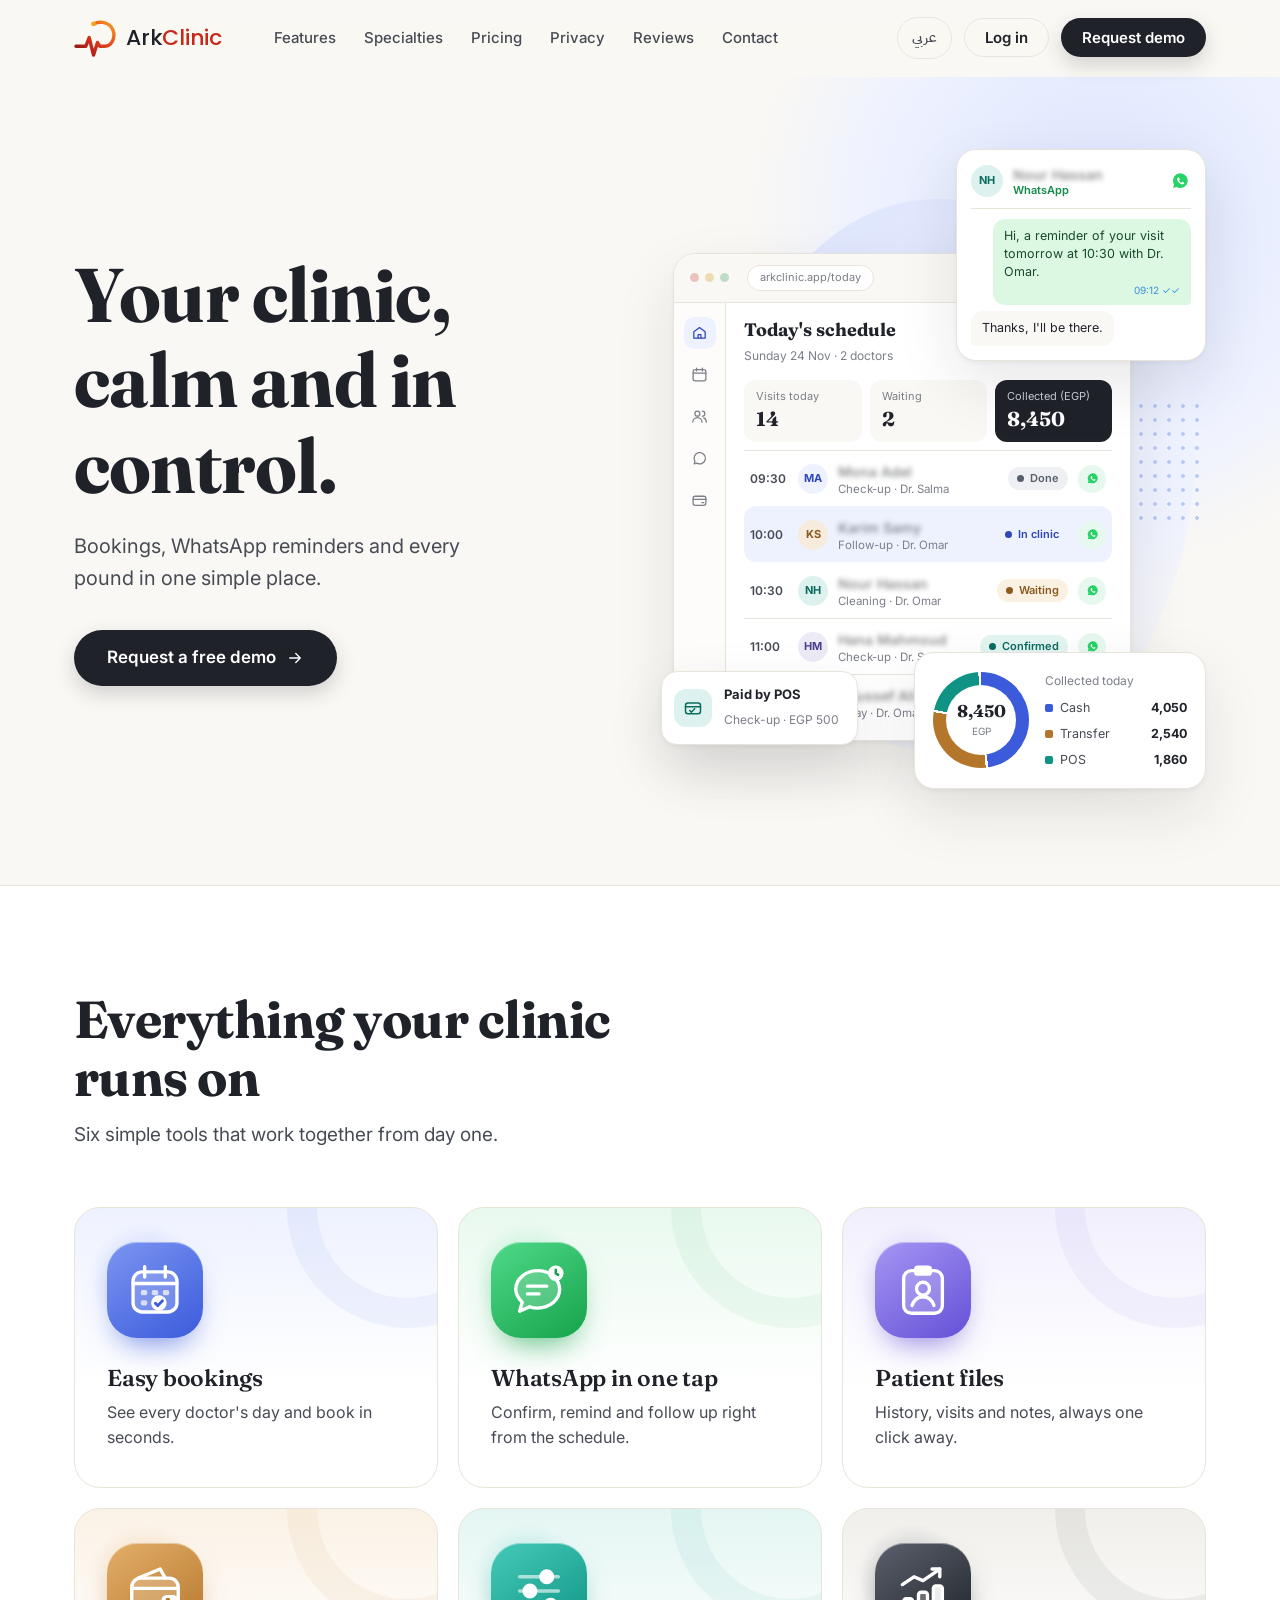
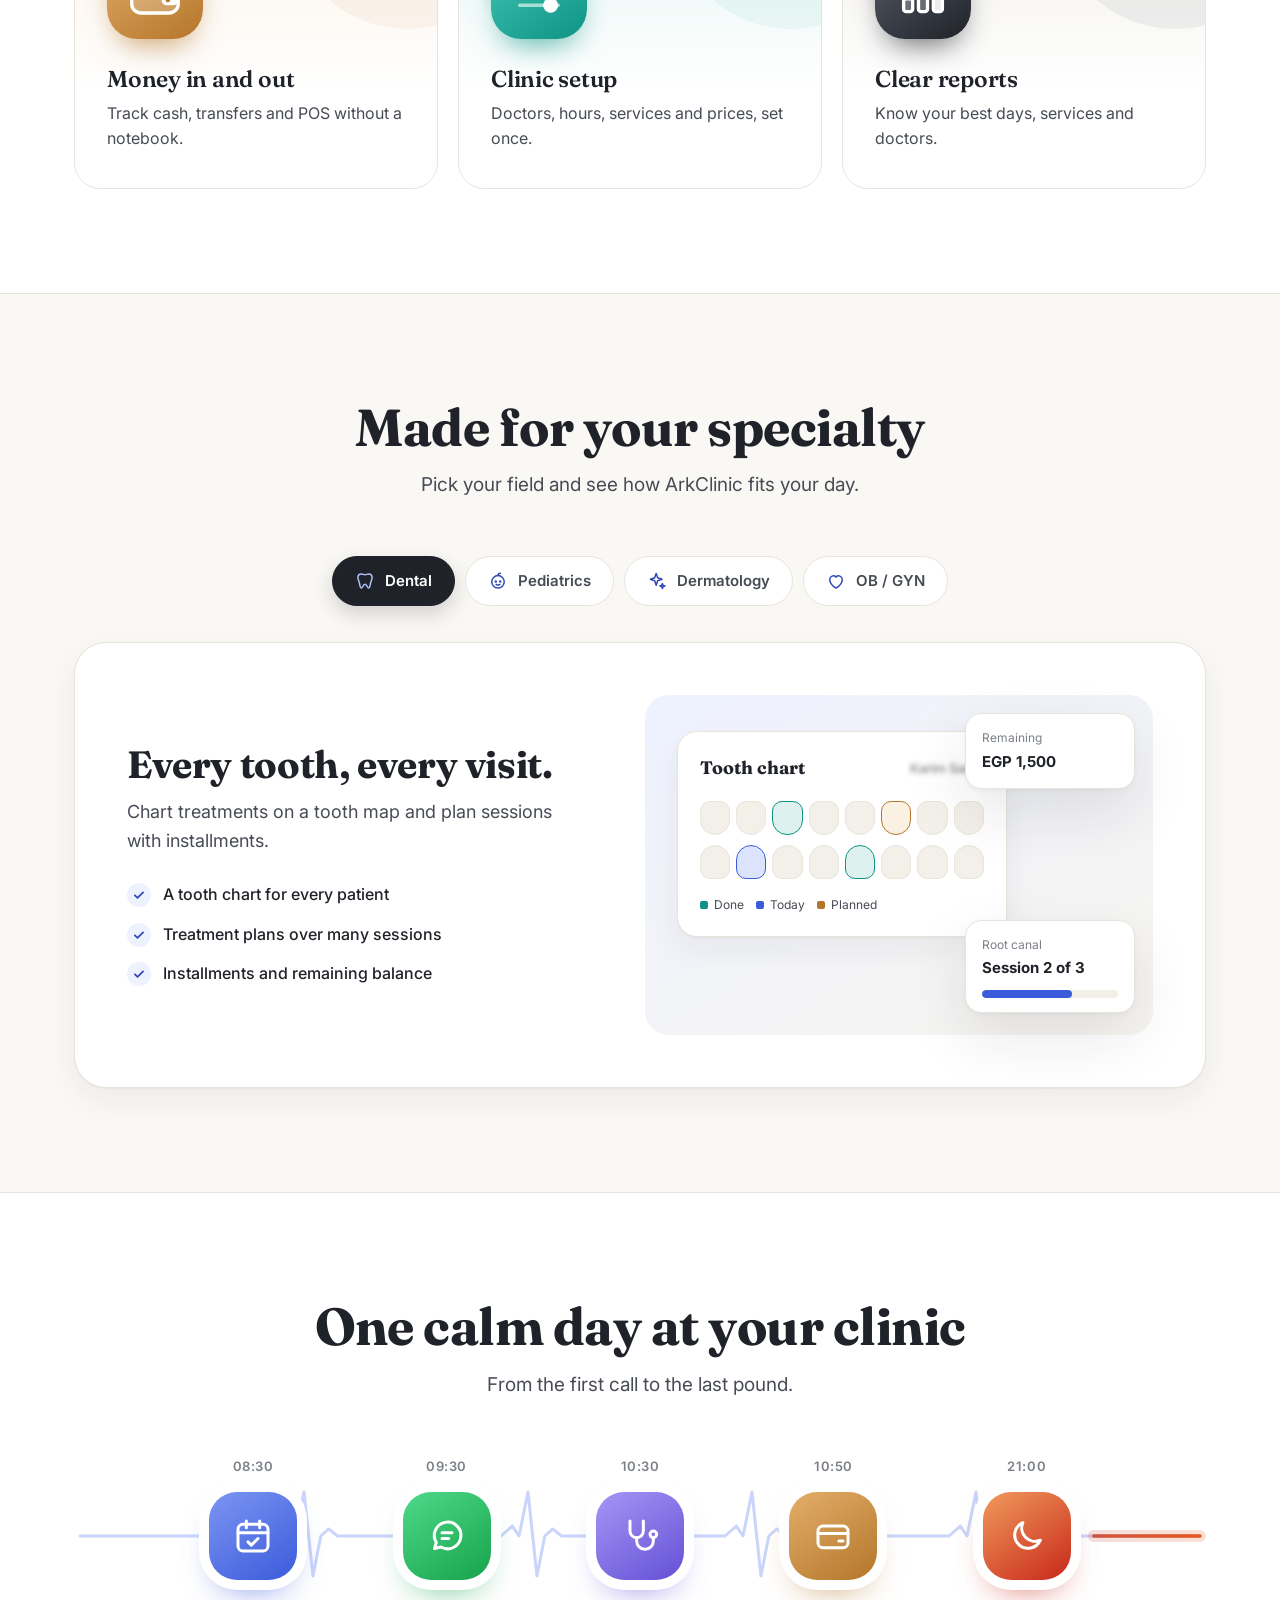
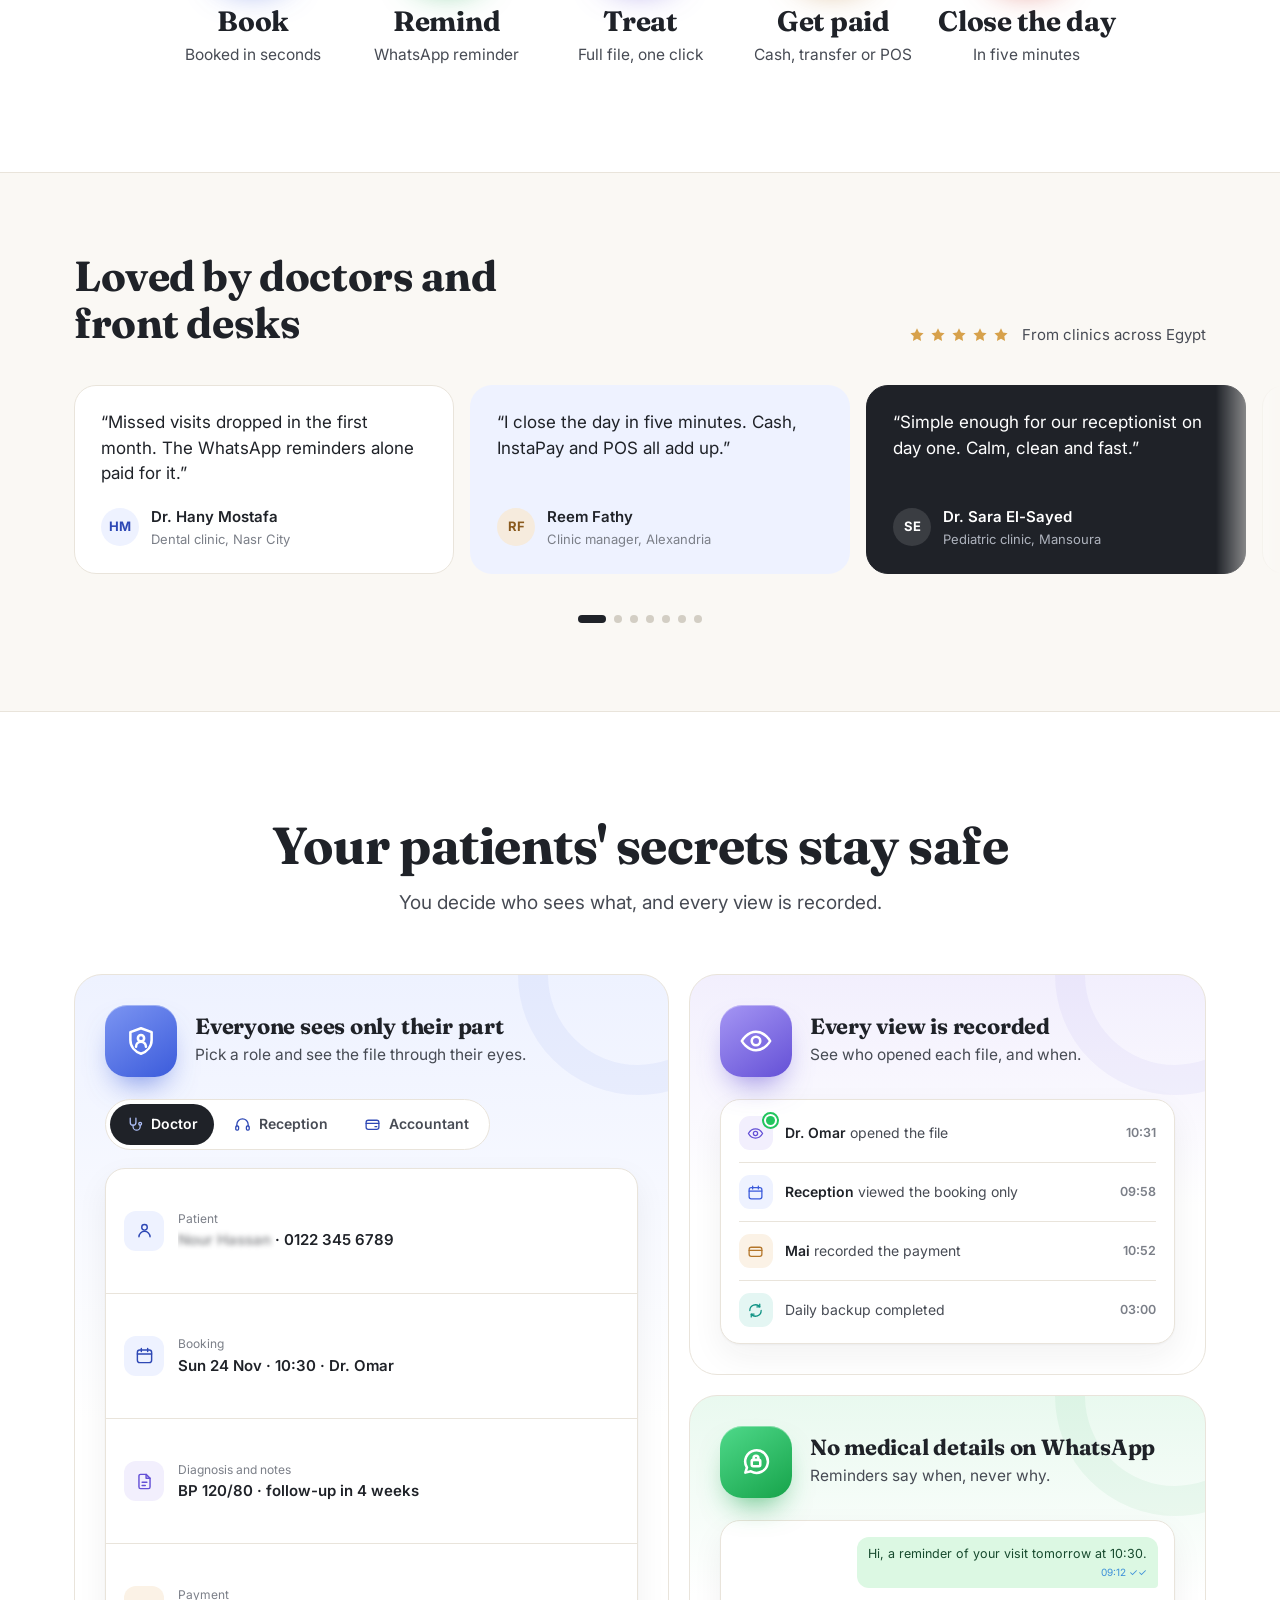
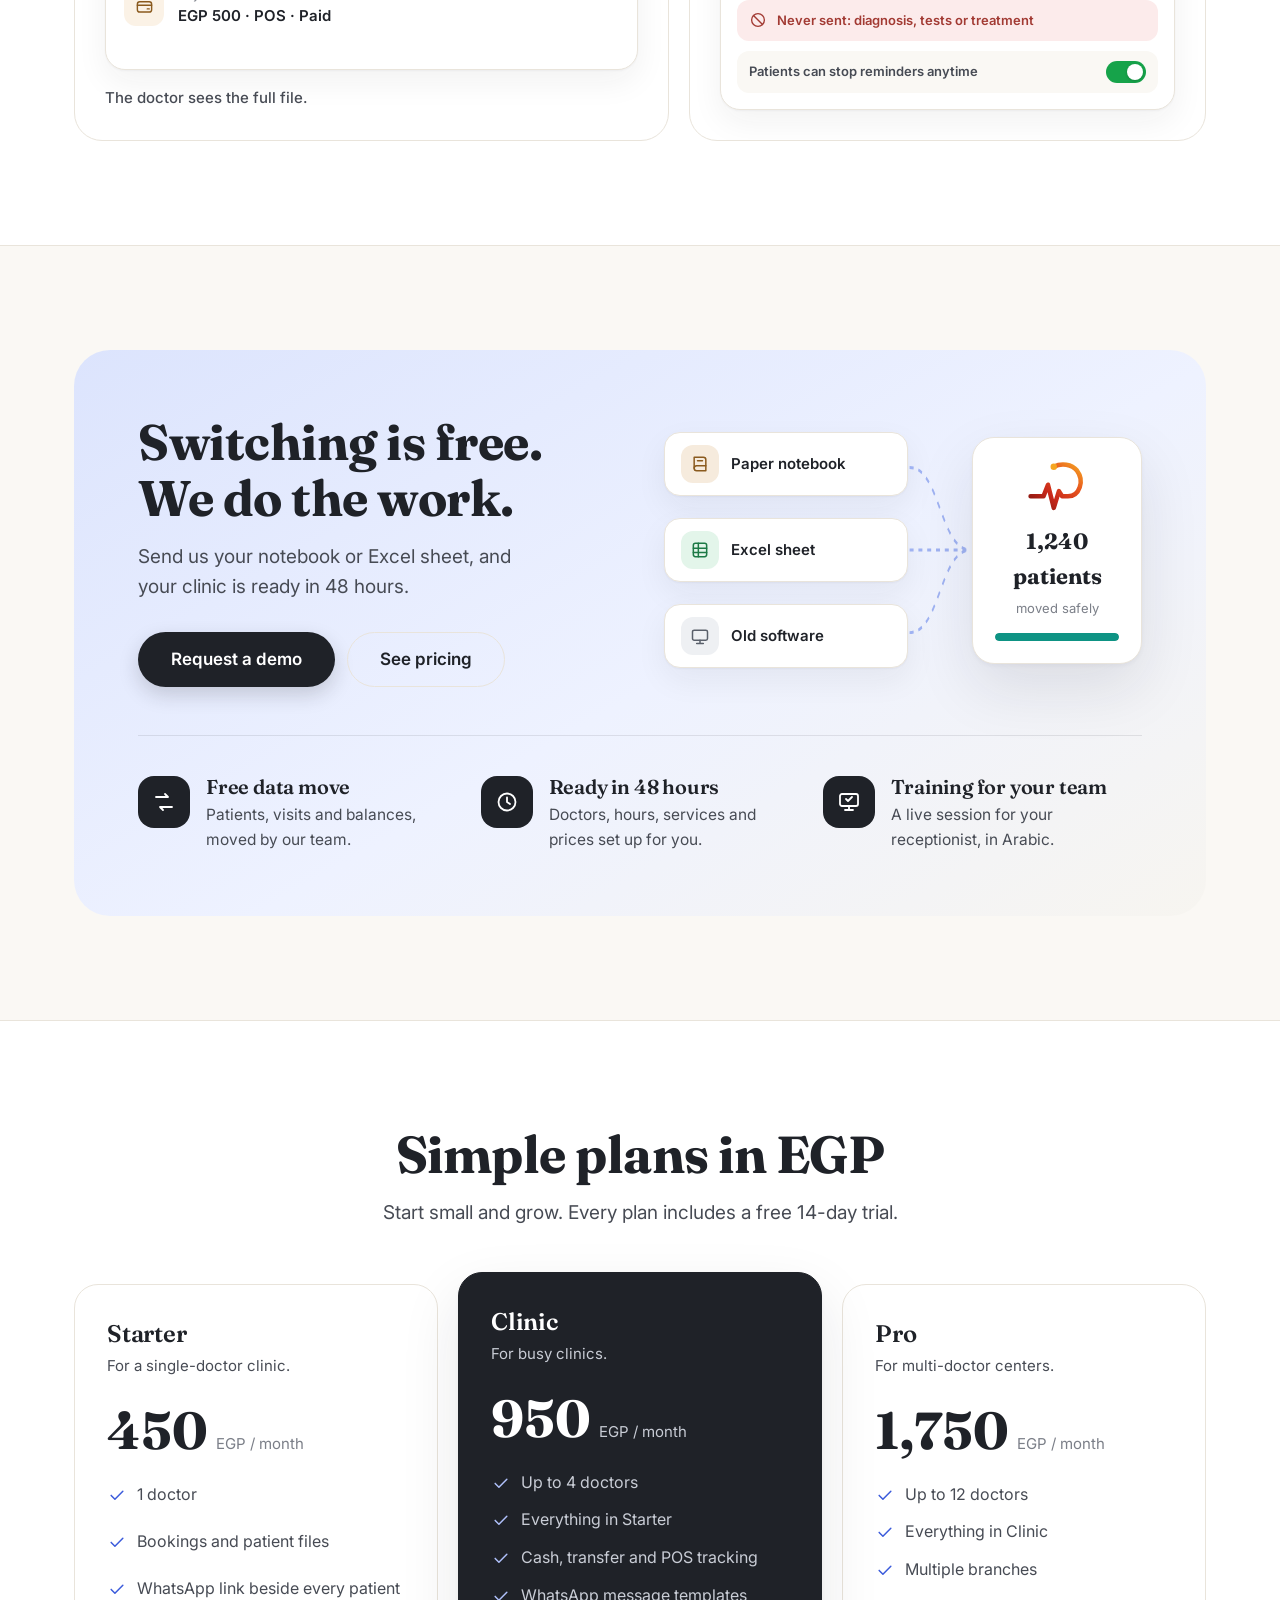
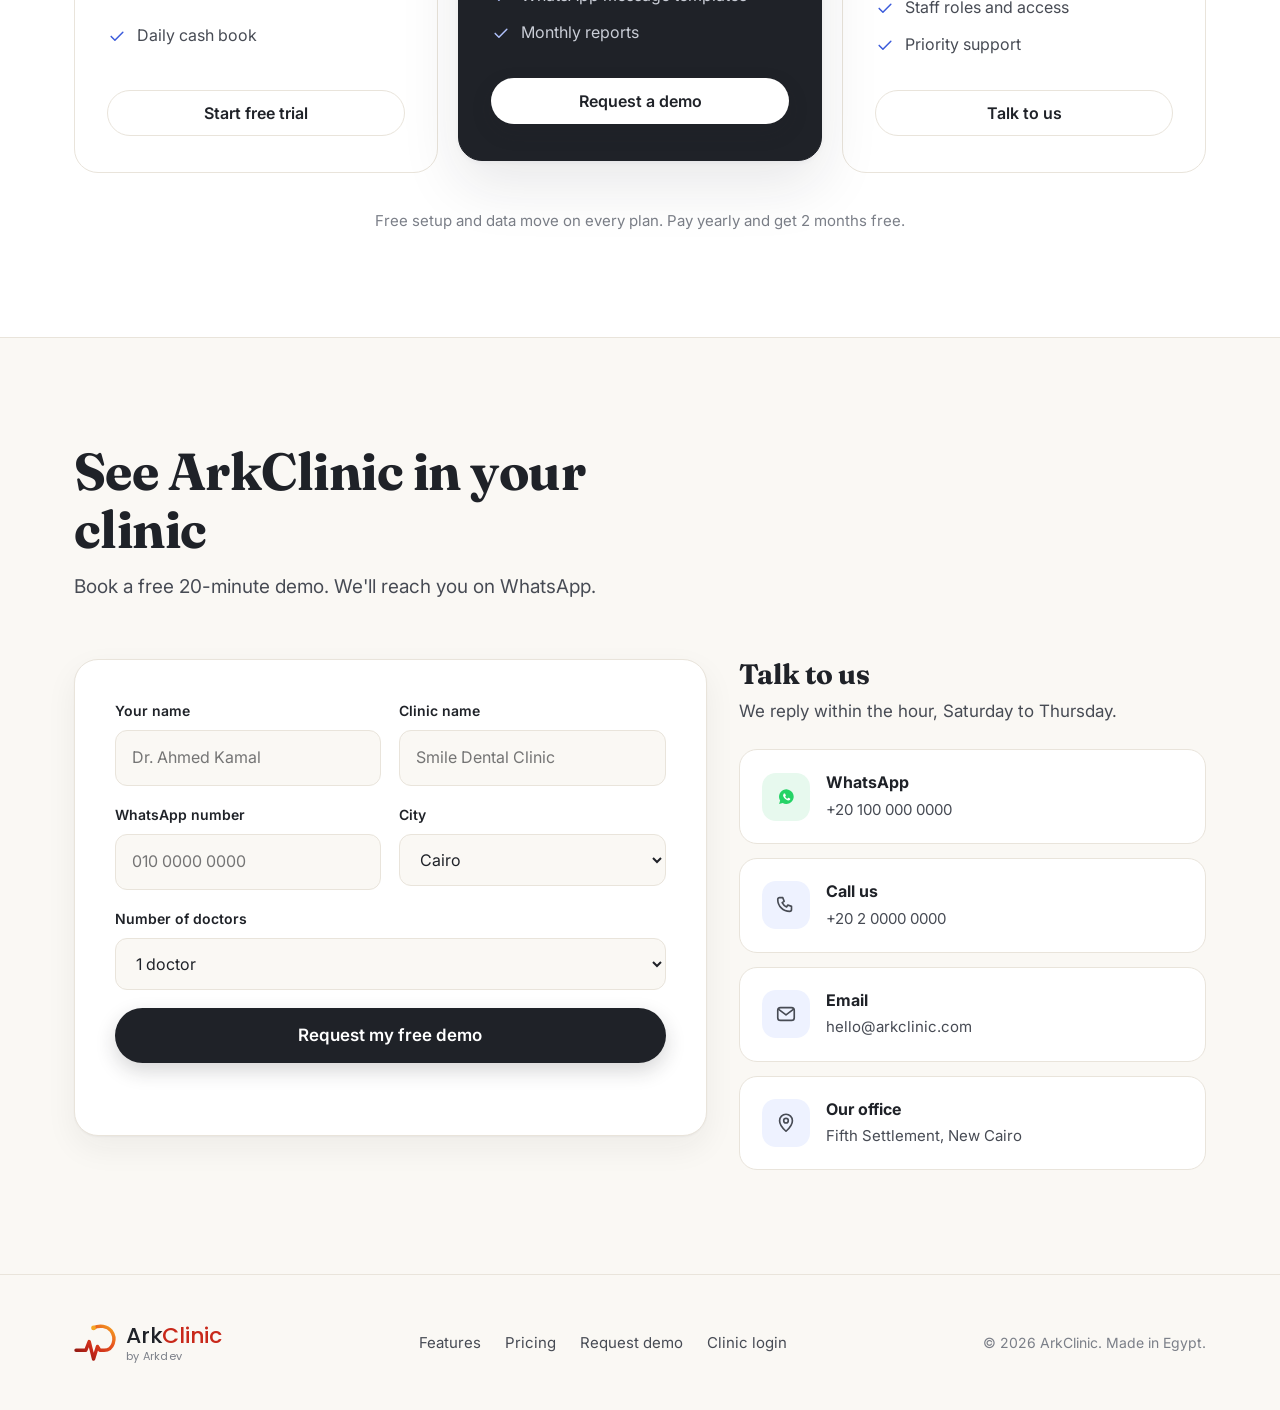
==== commit 9e85db16: "Redesign patient privacy section - 'Who sees what' role switcher (Doctor / Reception / Accountant) t" ====
--- a/index.html
+++ b/index.html
@@ -9,7 +9,7 @@
   <link rel="preconnect" href="https://fonts.googleapis.com">
   <link rel="preconnect" href="https://fonts.gstatic.com" crossorigin>
   <link href="https://fonts.googleapis.com/css2?family=Fraunces:opsz,wght@9..144,600;9..144,700&family=IBM+Plex+Sans+Arabic:wght@400;500;600;700&family=Inter:wght@400;500;600&family=Poppins:wght@400;500&display=swap" rel="stylesheet">
-  <link rel="stylesheet" href="assets/css/style.css?v=22">
+  <link rel="stylesheet" href="assets/css/style.css?v=24">
   <script src="assets/js/main.js?v=3" defer></script>
 </head>
 <body>
@@ -436,52 +436,91 @@
 
 <!-- ================= Patient privacy ================= -->
 <section class="section section-alt" id="privacy">
-  <div class="wrap trust">
-    <div class="trust-art" aria-hidden="true">
-      <div class="trust-glow"></div>
-      <svg class="shield" viewBox="0 0 160 180" fill="none">
-        <defs><linearGradient id="shg" x1="0" y1="0" x2="1" y2="1"><stop offset="0" stop-color="#7C95F2"/><stop offset="1" stop-color="#2E48B5"/></linearGradient></defs>
-        <path d="M80 8l62 22v50c0 42-27 74-62 92C45 154 18 122 18 80V30z" fill="url(#shg)"/>
-        <path d="M80 22l48 17v41c0 33-20 59-48 75-28-16-48-42-48-75V39z" fill="#fff" fill-opacity=".12"/>
-        <rect x="56" y="78" width="48" height="40" rx="9" fill="#fff"/>
-        <path d="M66 78v-9a14 14 0 0 1 28 0v9" stroke="#fff" stroke-width="7" stroke-linecap="round"/>
-        <circle cx="80" cy="95" r="5" fill="#2E48B5"/><path d="M80 99v8" stroke="#2E48B5" stroke-width="4" stroke-linecap="round"/>
-      </svg>
-      <div class="t-chip t1"><svg viewBox="0 0 24 24" class="ic"><rect x="5" y="10" width="14" height="10" rx="2.5"/><path d="M8 10V7.5a4 4 0 0 1 8 0V10"/></svg><span data-ar="مشفّرة">Encrypted</span></div>
-      <div class="t-chip t2"><svg viewBox="0 0 24 24" class="ic"><path d="M4 12a8 8 0 0 1 14-5.3M20 12a8 8 0 0 1-14 5.3"/><path d="M18 3v4h-4M6 21v-4h4"/></svg><span data-ar="نسخة احتياطية يومية">Daily backup</span></div>
-      <div class="t-note">
-        <div class="t-note-head"><strong data-ar="التشخيص">Diagnosis</strong><span class="lock-badge"><svg viewBox="0 0 24 24" class="ic"><rect x="5" y="10" width="14" height="10" rx="2.5"/><path d="M8 10V7.5a4 4 0 0 1 8 0V10"/></svg><span data-ar="للطبيب فقط">Doctor only</span></span></div>
-        <i style="width:92%"></i><i style="width:74%"></i><i style="width:58%"></i>
-      </div>
-    </div>
-
-    <div>
-      <div class="section-head" style="margin-bottom:36px">
-        <h2 data-ar="أسرار مرضاك في أمان">Your patients' secrets stay safe</h2>
-        <p data-ar="بيانات المرضى خاصة من الأساس، وإنت بس اللي تحدد مين يشوفها.">Patient data is private by design, and only you decide who sees it.</p>
-      </div>
-      <div class="trust-grid">
-        <div class="t-item">
-          <span class="t-ic"><svg viewBox="0 0 24 24" class="ic"><path d="M14 3H7a2 2 0 0 0-2 2v14a2 2 0 0 0 2 2h10a2 2 0 0 0 2-2V8z"/><path d="M14 3v5h5"/><rect x="9" y="13" width="6" height="5" rx="1.2"/><path d="M10.3 13v-1.2a1.7 1.7 0 0 1 3.4 0V13"/></svg></span>
-          <h3 data-ar="ملاحظات للطبيب فقط">Doctor-only notes</h3>
-          <p data-ar="التشخيص والملاحظات مخفية عن الاستقبال.">Diagnosis and notes are hidden from reception.</p>
-        </div>
-        <div class="t-item">
-          <span class="t-ic"><svg viewBox="0 0 24 24" class="ic"><path d="M12 3l7.5 2.7v5.6c0 4.6-3.1 8.2-7.5 9.7-4.4-1.5-7.5-5.1-7.5-9.7V5.7z"/><path d="M9 12l2 2 4-4"/></svg></span>
-          <h3 data-ar="مشفّرة وخاصة">Encrypted and private</h3>
-          <p data-ar="بياناتك مشفّرة ولا تُشارك أو تُباع أبدًا.">Your data is encrypted and never shared or sold.</p>
-        </div>
-        <div class="t-item">
-          <span class="t-ic"><svg viewBox="0 0 24 24" class="ic"><ellipse cx="12" cy="6" rx="7" ry="2.8"/><path d="M5 6v6c0 1.5 3.1 2.8 7 2.8s7-1.3 7-2.8V6M5 12v6c0 1.5 3.1 2.8 7 2.8s7-1.3 7-2.8v-6"/></svg></span>
-          <h3 data-ar="نسخة احتياطية يومية">Daily backup</h3>
-          <p data-ar="مفيش حاجة بتضيع، حتى لو الجهاز ضاع.">Nothing is lost, even if a device is.</p>
-        </div>
-        <div class="t-item">
-          <span class="t-ic"><svg viewBox="0 0 24 24" class="ic"><circle cx="9" cy="8" r="3.5"/><path d="M2.5 20a6.5 6.5 0 0 1 13 0"/><path d="M17 11l1.5 1.5L21.5 9.5"/></svg></span>
-          <h3 data-ar="صلاحيات واضحة">Clear staff roles</h3>
-          <p data-ar="كل شخص يشوف اللي شغله محتاجه بس.">Each person sees only what their job needs.</p>
-        </div>
-      </div>
+  <div class="wrap">
+    <div class="section-head center">
+      <h2 data-ar="أسرار مرضاك في أمان">Your patients' secrets stay safe</h2>
+      <p data-ar="إنت اللي تحدد مين يشوف إيه، وكل فتح للملف بيتسجّل.">You decide who sees what, and every view is recorded.</p>
+    </div>
+
+    <div class="sec-grid">
+      <!-- 1. Who sees what (tabs work without JavaScript) -->
+      <article class="sec-card sec-big" style="--t1:#7C95F2;--t2:#3B5BDB;--soft:#EEF2FF">
+        <div class="sec-head">
+          <span class="p-tile"><svg viewBox="0 0 24 24" class="ic"><path d="M12 3l7.5 2.7v5.6c0 4.6-3.1 8.2-7.5 9.7-4.4-1.5-7.5-5.1-7.5-9.7V5.7z"/><circle cx="12" cy="10" r="2.2"/><path d="M8.5 16a3.5 3.5 0 0 1 7 0"/></svg></span>
+          <div>
+            <h3 data-ar="كل واحد يشوف اللي يخصه">Everyone sees only their part</h3>
+            <p data-ar="اختار دور وشوف الملف من عينه.">Pick a role and see the file through their eyes.</p>
+          </div>
+        </div>
+
+        <input class="sr-only role-radio" type="radio" name="role" id="role-doc" checked>
+        <input class="sr-only role-radio" type="radio" name="role" id="role-rec">
+        <input class="sr-only role-radio" type="radio" name="role" id="role-acc">
+
+        <div class="role-tabs">
+          <label for="role-doc"><svg viewBox="0 0 24 24" class="ic"><path d="M6 3v6a4 4 0 0 0 8 0V3"/><path d="M10 13v2a5 5 0 0 0 10 0v-2"/><circle cx="20" cy="11" r="2"/></svg><span data-ar="الطبيب">Doctor</span></label>
+          <label for="role-rec"><svg viewBox="0 0 24 24" class="ic"><path d="M4 15v-3a8 8 0 0 1 16 0v3"/><rect x="2.5" y="14" width="4" height="6" rx="1.5"/><rect x="17.5" y="14" width="4" height="6" rx="1.5"/></svg><span data-ar="الاستقبال">Reception</span></label>
+          <label for="role-acc"><svg viewBox="0 0 24 24" class="ic"><rect x="3" y="6" width="18" height="13" rx="3"/><path d="M3 10.5h18M15.5 15h2.5"/></svg><span data-ar="المحاسب">Accountant</span></label>
+        </div>
+
+        <div class="pf" aria-label="Patient file preview">
+          <div class="pf-row r-pt">
+            <span class="pf-ic"><svg viewBox="0 0 24 24" class="ic"><circle cx="12" cy="8" r="3.5"/><path d="M5 20a7 7 0 0 1 14 0"/></svg></span>
+            <div class="pf-txt"><small data-ar="المريض">Patient</small><span class="pf-val"><span class="dim" data-ar="نور حسن">Nour Hassan</span> · <span dir="ltr">0122 345 6789</span></span><span class="pf-lock"><svg viewBox="0 0 24 24" class="ic"><rect x="5" y="10" width="14" height="10" rx="2.5"/><path d="M8 10V7.5a4 4 0 0 1 8 0V10"/></svg><span data-ar="مخفي">Hidden</span></span></div>
+          </div>
+          <div class="pf-row r-bk">
+            <span class="pf-ic"><svg viewBox="0 0 24 24" class="ic"><rect x="3" y="5" width="18" height="16" rx="3"/><path d="M3 10h18M8 3v4M16 3v4"/></svg></span>
+            <div class="pf-txt"><small data-ar="الحجز">Booking</small><span class="pf-val" data-ar="الأحد 24 نوفمبر · 10:30 · د. عمر">Sun 24 Nov · 10:30 · Dr. Omar</span><span class="pf-lock"><svg viewBox="0 0 24 24" class="ic"><rect x="5" y="10" width="14" height="10" rx="2.5"/><path d="M8 10V7.5a4 4 0 0 1 8 0V10"/></svg><span data-ar="مخفي">Hidden</span></span></div>
+          </div>
+          <div class="pf-row r-dx">
+            <span class="pf-ic"><svg viewBox="0 0 24 24" class="ic"><path d="M14 3H7a2 2 0 0 0-2 2v14a2 2 0 0 0 2 2h10a2 2 0 0 0 2-2V8z"/><path d="M14 3v5h5M9 13h6M9 17h4"/></svg></span>
+            <div class="pf-txt"><small data-ar="التشخيص والملاحظات">Diagnosis and notes</small><span class="pf-val" data-ar="الضغط 120/80 · متابعة بعد 4 أسابيع">BP 120/80 · follow-up in 4 weeks</span><span class="pf-lock"><svg viewBox="0 0 24 24" class="ic"><rect x="5" y="10" width="14" height="10" rx="2.5"/><path d="M8 10V7.5a4 4 0 0 1 8 0V10"/></svg><span data-ar="للطبيب فقط">Doctor only</span></span></div>
+          </div>
+          <div class="pf-row r-pay">
+            <span class="pf-ic"><svg viewBox="0 0 24 24" class="ic"><rect x="3" y="6" width="18" height="13" rx="3"/><path d="M3 10.5h18M15.5 15h2.5"/></svg></span>
+            <div class="pf-txt"><small data-ar="الدفع">Payment</small><span class="pf-val" data-ar="500 ج.م · POS · مدفوع">EGP 500 · POS · Paid</span><span class="pf-lock"><svg viewBox="0 0 24 24" class="ic"><rect x="5" y="10" width="14" height="10" rx="2.5"/><path d="M8 10V7.5a4 4 0 0 1 8 0V10"/></svg><span data-ar="مخفي">Hidden</span></span></div>
+          </div>
+        </div>
+
+        <p class="role-note">
+          <span class="n-doc" data-ar="الطبيب يشوف الملف كامل.">The doctor sees the full file.</span>
+          <span class="n-rec" data-ar="الاستقبال يشوف الحجز والدفع، من غير التشخيص.">Reception sees bookings and payments, never the diagnosis.</span>
+          <span class="n-acc" data-ar="المحاسب يشوف الفلوس بس.">The accountant sees money only.</span>
+        </p>
+      </article>
+
+      <!-- 2. Access history -->
+      <article class="sec-card" style="--t1:#A596F4;--t2:#6450D6;--soft:#F2EFFD">
+        <div class="sec-head">
+          <span class="p-tile"><svg viewBox="0 0 24 24" class="ic"><path d="M2 12s3.6-6.5 10-6.5S22 12 22 12s-3.6 6.5-10 6.5S2 12 2 12z"/><circle cx="12" cy="12" r="3"/></svg></span>
+          <div>
+            <h3 data-ar="كل فتح للملف بيتسجّل">Every view is recorded</h3>
+            <p data-ar="اعرف مين فتح الملف وإمتى.">See who opened each file, and when.</p>
+          </div>
+        </div>
+        <div class="log" aria-hidden="true">
+          <div class="log-row"><span class="log-dot" style="--c:#6450D6;--b:#F2EFFD"><svg viewBox="0 0 24 24" class="ic"><path d="M2 12s3.6-6.5 10-6.5S22 12 22 12s-3.6 6.5-10 6.5S2 12 2 12z"/><circle cx="12" cy="12" r="3"/></svg></span><span class="log-txt" data-ar="&lt;b&gt;د. عمر&lt;/b&gt; فتح الملف"><b>Dr. Omar</b> opened the file</span><time>10:31</time><i class="log-live"></i></div>
+          <div class="log-row"><span class="log-dot" style="--c:#3B5BDB;--b:#EEF2FF"><svg viewBox="0 0 24 24" class="ic"><rect x="3" y="5" width="18" height="16" rx="3"/><path d="M3 10h18M8 3v4M16 3v4"/></svg></span><span class="log-txt" data-ar="&lt;b&gt;الاستقبال&lt;/b&gt; شاف الحجز بس"><b>Reception</b> viewed the booking only</span><time>09:58</time></div>
+          <div class="log-row"><span class="log-dot" style="--c:#B4762A;--b:#FBF2E6"><svg viewBox="0 0 24 24" class="ic"><rect x="3" y="6" width="18" height="13" rx="3"/><path d="M3 10.5h18"/></svg></span><span class="log-txt" data-ar="&lt;b&gt;مي&lt;/b&gt; سجّلت الدفع"><b>Mai</b> recorded the payment</span><time>10:52</time></div>
+          <div class="log-row"><span class="log-dot" style="--c:#0E9384;--b:#E4F6F3"><svg viewBox="0 0 24 24" class="ic"><path d="M4 12a8 8 0 0 1 14-5.3M20 12a8 8 0 0 1-14 5.3"/><path d="M18 3v4h-4M6 21v-4h4"/></svg></span><span class="log-txt" data-ar="النسخة الاحتياطية اكتملت">Daily backup completed</span><time>03:00</time></div>
+        </div>
+      </article>
+
+      <!-- 3. Private on WhatsApp -->
+      <article class="sec-card" style="--t1:#4FD98A;--t2:#16A34A;--soft:#E9F9EF">
+        <div class="sec-head">
+          <span class="p-tile"><svg viewBox="0 0 24 24" class="ic"><path d="M4.5 19.5l1.1-3.6A8 8 0 1 1 8.4 18.6z"/><rect x="9" y="10.5" width="6" height="4.5" rx="1"/><path d="M10.3 10.5V9.3a1.7 1.7 0 0 1 3.4 0v1.2"/></svg></span>
+          <div>
+            <h3 data-ar="واتساب من غير تفاصيل طبية">No medical details on WhatsApp</h3>
+            <p data-ar="التذكير بيقول إمتى، مش ليه.">Reminders say when, never why.</p>
+          </div>
+        </div>
+        <div class="wa-demo" aria-hidden="true">
+          <div class="msg out"><span data-ar="أهلاً، تذكير بموعدك بكرة الساعة 10:30.">Hi, a reminder of your visit tomorrow at 10:30.</span><span class="tick">09:12 ✓✓</span></div>
+          <div class="never"><svg viewBox="0 0 24 24" class="ic"><circle cx="12" cy="12" r="8.5"/><path d="M6 6l12 12"/></svg><span data-ar="لا يُرسل أبدًا: التشخيص أو التحاليل أو العلاج">Never sent: diagnosis, tests or treatment</span></div>
+          <div class="optout"><span data-ar="المريض يقدر يوقف التذكيرات في أي وقت">Patients can stop reminders anytime</span><span class="tg" aria-hidden="true"></span></div>
+        </div>
+      </article>
     </div>
   </div>
 </section>
--- a/assets/css/style.css
+++ b/assets/css/style.css
@@ -790,29 +790,102 @@
 .tri-lbl { display: flex; margin-top: 6px; font-size: 11px; color: var(--muted); }
 .tri-lbl span { flex: 1; }
 
-/* ---------- Patient privacy ---------- */
-.trust { display: grid; grid-template-columns: .9fr 1.1fr; gap: 72px; align-items: center; }
-.trust-art { position: relative; min-height: 470px; border-radius: 32px; background: linear-gradient(160deg, var(--blue-soft), #F7F5F0); display: grid; place-items: center; overflow: hidden; }
-.trust-art::before, .trust-art::after { content: ""; position: absolute; border-radius: 50%; border: 1.5px dashed #C9D5FB; }
-.trust-art::before { width: 300px; height: 300px; top: 40px; }
-.trust-art::after { width: 420px; height: 420px; top: -20px; opacity: .6; }
-.trust-glow { position: absolute; width: 340px; height: 340px; top: 20px; border-radius: 50%; background: radial-gradient(circle, rgba(59,91,219,.22), rgba(59,91,219,0) 65%); }
-.shield { width: 160px; position: relative; z-index: 1; margin-top: -90px; filter: drop-shadow(0 24px 30px rgba(46,72,181,.35)); }
-.t-chip { position: absolute; z-index: 2; display: inline-flex; align-items: center; gap: 8px; background: #fff; border: 1px solid var(--line); border-radius: 999px; padding: 9px 14px; font-size: 13px; font-weight: 600; box-shadow: var(--shadow); color: var(--ink); }
-.t-chip svg { width: 16px; height: 16px; color: var(--blue-ink); }
-.t1 { top: 64px; inset-inline-start: 28px; }
-.t2 { top: 150px; inset-inline-end: 24px; }
-.t-note { position: absolute; z-index: 2; bottom: 32px; inset-inline: 0; margin-inline: auto; width: 280px; background: #fff; border: 1px solid var(--line); border-radius: 18px; padding: 16px 18px; box-shadow: var(--shadow-lg); }
-.t-note-head { display: flex; justify-content: space-between; align-items: center; gap: 10px; margin-bottom: 6px; }
-.t-note-head strong { font-size: 14px; }
-.lock-badge { display: inline-flex; align-items: center; gap: 5px; background: var(--ink); color: #fff; font-size: 11px; font-weight: 600; padding: 4px 10px; border-radius: 999px; }
-.lock-badge svg { width: 12px; height: 12px; }
-.t-note > i { display: block; height: 8px; border-radius: 4px; background: #D9D4CA; filter: blur(2px); margin-top: 9px; }
-.trust-grid { display: grid; grid-template-columns: 1fr 1fr; gap: 30px 32px; }
-.t-ic { width: 52px; height: 52px; border-radius: 16px; background: var(--blue-soft); color: var(--blue-ink); display: grid; place-items: center; margin-bottom: 14px; }
-.t-ic svg { width: 26px; height: 26px; }
-.t-item h3 { font-size: 20px; font-weight: 600; margin-bottom: 4px; }
-.t-item p { font-size: 15.5px; }
+/* ---------- Patient privacy: who sees what · access history · WhatsApp ---------- */
+.sec-grid { display: grid; grid-template-columns: minmax(0, 1.15fr) minmax(0, 1fr); gap: 20px; align-items: stretch; }
+.sec-card { position: relative; overflow: hidden; isolation: isolate; border: 1px solid var(--line); border-radius: 28px; padding: 30px; background: linear-gradient(180deg, var(--soft) 0%, var(--surface) 58%); }
+.sec-card::before { content: ""; position: absolute; z-index: -1; width: 240px; height: 240px; inset-block-start: -120px; inset-inline-end: -90px; border-radius: 50%; border: 30px solid var(--t2); opacity: .06; }
+.sec-big { grid-row: span 2; }
+.sec-head { display: flex; align-items: center; gap: 18px; margin-bottom: 22px; }
+.sec-head h3 { font-size: 22px; font-weight: 700; }
+.sec-head p { font-size: 15.5px; margin-top: 4px; }
+.p-tile { flex: none; width: 72px; height: 72px; border-radius: 22px; display: grid; place-items: center; color: #fff;
+  background: linear-gradient(145deg, var(--t1), var(--t2));
+  box-shadow: 0 16px 30px -12px color-mix(in srgb, var(--t2) 70%, transparent), inset 0 1px 0 rgba(255,255,255,.35); }
+.p-tile svg { width: 34px; height: 34px; }
+
+/* Role tabs (pure CSS) */
+.role-radio { top: 0; left: 0; }
+.role-tabs { display: inline-flex; flex-wrap: wrap; gap: 4px; padding: 4px; margin-bottom: 18px; background: var(--surface); border: 1px solid var(--line); border-radius: 999px; }
+.role-tabs label { display: inline-flex; align-items: center; gap: 8px; padding: 9px 16px; border-radius: 999px; font-size: 14px; font-weight: 600; color: var(--ink-2); cursor: pointer; transition: background .2s, color .2s; }
+.role-tabs label svg { width: 17px; height: 17px; color: var(--blue-ink); }
+.role-tabs label:hover { color: var(--ink); background: var(--bg); }
+#role-doc:checked ~ .role-tabs [for="role-doc"],
+#role-rec:checked ~ .role-tabs [for="role-rec"],
+#role-acc:checked ~ .role-tabs [for="role-acc"] { background: var(--ink); color: #fff; }
+#role-doc:checked ~ .role-tabs [for="role-doc"] svg,
+#role-rec:checked ~ .role-tabs [for="role-rec"] svg,
+#role-acc:checked ~ .role-tabs [for="role-acc"] svg { color: #AFC0FA; }
+#role-doc:focus-visible ~ .role-tabs [for="role-doc"],
+#role-rec:focus-visible ~ .role-tabs [for="role-rec"],
+#role-acc:focus-visible ~ .role-tabs [for="role-acc"] { outline: 3px solid var(--blue-soft-2); outline-offset: 2px; }
+
+/* Patient file preview */
+.pf { background: #fff; border: 1px solid var(--line); border-radius: 20px; box-shadow: var(--shadow); }
+.pf-row { display: grid; grid-template-columns: 40px minmax(0, 1fr); gap: 14px; align-items: center; padding: 14px 18px; border-top: 1px solid var(--line); }
+.pf-row:first-child { border-top: 0; }
+.pf-ic { width: 40px; height: 40px; border-radius: 12px; display: grid; place-items: center; background: var(--blue-soft); color: var(--blue-ink); }
+.pf-ic svg { width: 19px; height: 19px; }
+.r-dx .pf-ic { background: #F2EFFD; color: #6450D6; }
+.r-pay .pf-ic { background: #FBF2E6; color: #8A5A1E; }
+.pf-txt { position: relative; min-width: 0; }
+.pf-txt small { display: block; font-size: 12px; color: var(--muted); }
+.pf-val { display: block; font-size: 15px; font-weight: 600; color: var(--ink); white-space: nowrap; overflow: hidden; text-overflow: ellipsis; transition: filter .3s ease, opacity .3s ease; }
+.pf-val .dim { font-size: 15px; }
+.pf-lock { position: absolute; top: 50%; inset-inline-end: 0; transform: translateY(-50%) scale(.9); display: inline-flex; align-items: center; gap: 5px; padding: 5px 11px; border-radius: 999px; background: var(--ink); color: #fff; font-size: 11.5px; font-weight: 600; opacity: 0; transition: opacity .3s ease, transform .3s ease; pointer-events: none; }
+.pf-lock svg { width: 13px; height: 13px; }
+#role-rec:checked ~ .pf .r-dx .pf-val,
+#role-acc:checked ~ .pf .r-dx .pf-val,
+#role-acc:checked ~ .pf .r-pt .pf-val,
+#role-acc:checked ~ .pf .r-bk .pf-val { filter: blur(6px); opacity: .5; }
+#role-rec:checked ~ .pf .r-dx .pf-lock,
+#role-acc:checked ~ .pf .r-dx .pf-lock,
+#role-acc:checked ~ .pf .r-pt .pf-lock,
+#role-acc:checked ~ .pf .r-bk .pf-lock { opacity: 1; transform: translateY(-50%) scale(1); }
+.role-note { margin-top: 16px; font-size: 15px; font-weight: 500; color: var(--ink-2); }
+.role-note span { display: none; }
+#role-doc:checked ~ .role-note .n-doc,
+#role-rec:checked ~ .role-note .n-rec,
+#role-acc:checked ~ .role-note .n-acc { display: inline; }
+
+/* Access history */
+.log { background: #fff; border: 1px solid var(--line); border-radius: 20px; box-shadow: var(--shadow); padding: 4px 18px; }
+.log-row { position: relative; display: flex; align-items: center; gap: 12px; padding: 12px 0; border-top: 1px solid var(--line); }
+.log-row:first-child { border-top: 0; }
+.log-dot { flex: none; width: 34px; height: 34px; border-radius: 11px; display: grid; place-items: center; background: var(--b); color: var(--c); }
+.log-dot svg { width: 17px; height: 17px; }
+.log-txt { flex: 1; min-width: 0; font-size: 14px; color: var(--ink-2); }
+.log-txt b { color: var(--ink); font-weight: 600; }
+.log-row time { font-size: 12.5px; font-weight: 600; color: var(--muted); direction: ltr; }
+.log-live { position: absolute; top: 12px; inset-inline-start: 27px; width: 9px; height: 9px; border-radius: 50%; background: #22C55E; box-shadow: 0 0 0 2px #fff; }
+.log-live::after { content: ""; position: absolute; inset: -4px; border-radius: 50%; border: 2px solid #22C55E; animation: liveDot 1.8s ease-out infinite; }
+@keyframes liveDot { from { transform: scale(.6); opacity: 1; } to { transform: scale(1.6); opacity: 0; } }
+
+/* WhatsApp privacy */
+.wa-demo { background: #fff; border: 1px solid var(--line); border-radius: 20px; box-shadow: var(--shadow); padding: 16px; }
+.wa-demo .msg.out { max-width: 92%; }
+.never { display: flex; align-items: center; gap: 10px; margin-top: 12px; padding: 10px 12px; border-radius: 12px; background: #FCEBEB; color: #A23A33; font-size: 13px; font-weight: 600; }
+.never svg { flex: none; width: 18px; height: 18px; }
+.optout { display: flex; align-items: center; justify-content: space-between; gap: 12px; margin-top: 10px; padding: 10px 12px; border-radius: 12px; background: var(--bg); font-size: 13px; font-weight: 600; color: var(--ink-2); }
+.tg { flex: none; position: relative; width: 40px; height: 22px; border-radius: 999px; background: #16A34A; }
+.tg::before { content: ""; position: absolute; top: 3px; inset-inline-end: 3px; width: 16px; height: 16px; border-radius: 50%; background: #fff; box-shadow: 0 1px 3px rgba(0,0,0,.2); }
+
+@media (max-width: 960px) {
+  .sec-grid { grid-template-columns: 1fr; }
+  .sec-big { grid-row: auto; }
+}
+@media (max-width: 720px) {
+  .sec-card { padding: 22px 18px; border-radius: 24px; }
+  .sec-head { gap: 14px; align-items: flex-start; }
+  .p-tile { width: 60px; height: 60px; border-radius: 19px; }
+  .p-tile svg { width: 28px; height: 28px; }
+  .sec-head h3 { font-size: 19px; }
+  .role-tabs label { padding: 8px 12px; font-size: 13px; }
+  .pf-row { padding: 12px 14px; gap: 12px; }
+  .pf-val { font-size: 14px; }
+}
+@media (prefers-reduced-motion: reduce) {
+  .log-live::after { animation: none; }
+}
 
 /* ---------- Free setup ---------- */
 .switch-box { border-radius: 36px; padding: 64px; background: linear-gradient(150deg, var(--blue-soft-2), var(--blue-soft) 55%, #F7F5F0); position: relative; overflow: hidden; }
@@ -844,7 +917,6 @@
 }
 @media (max-width: 1080px) {
   .spec-panel { grid-template-columns: 1fr; gap: 36px; padding: 40px; }
-  .trust { grid-template-columns: 1fr; gap: 48px; }
   .switch-top { grid-template-columns: 1fr; }
   .move-art { max-width: 520px; }
 }
@@ -865,11 +937,6 @@
   .ring-prog { width: 92px; height: 92px; }
   .ring-prog b { font-size: 26px; }
   .preg-row { gap: 14px; }
-  .trust-art { min-height: 470px; }
-  .t1 { top: 24px; inset-inline-start: 16px; }
-  .t2 { top: 120px; inset-inline-end: 12px; }
-  .t-note { width: auto; inset-inline: 16px; }
-  .trust-grid { grid-template-columns: 1fr; gap: 24px; }
   .switch-box { padding: 32px 20px; border-radius: 28px; }
   .move-art { grid-template-columns: minmax(0, 1fr) 36px 118px; }
   .flow { width: 36px; }
@@ -942,3 +1009,10 @@
   .day-glow, .day-pulse { stroke-dasharray: none; }
   .day-glow { opacity: 0; }
 }
+
+#privacy .section-head { max-width: 760px; }
+.sec-big { display: flex; flex-direction: column; }
+.sec-big .role-tabs { align-self: flex-start; }
+.sec-big .pf { flex: 1; display: flex; flex-direction: column; }
+.sec-big .pf-row { flex: 1; }
+@media (max-width: 960px) { .sec-big .pf-row { flex: none; } }
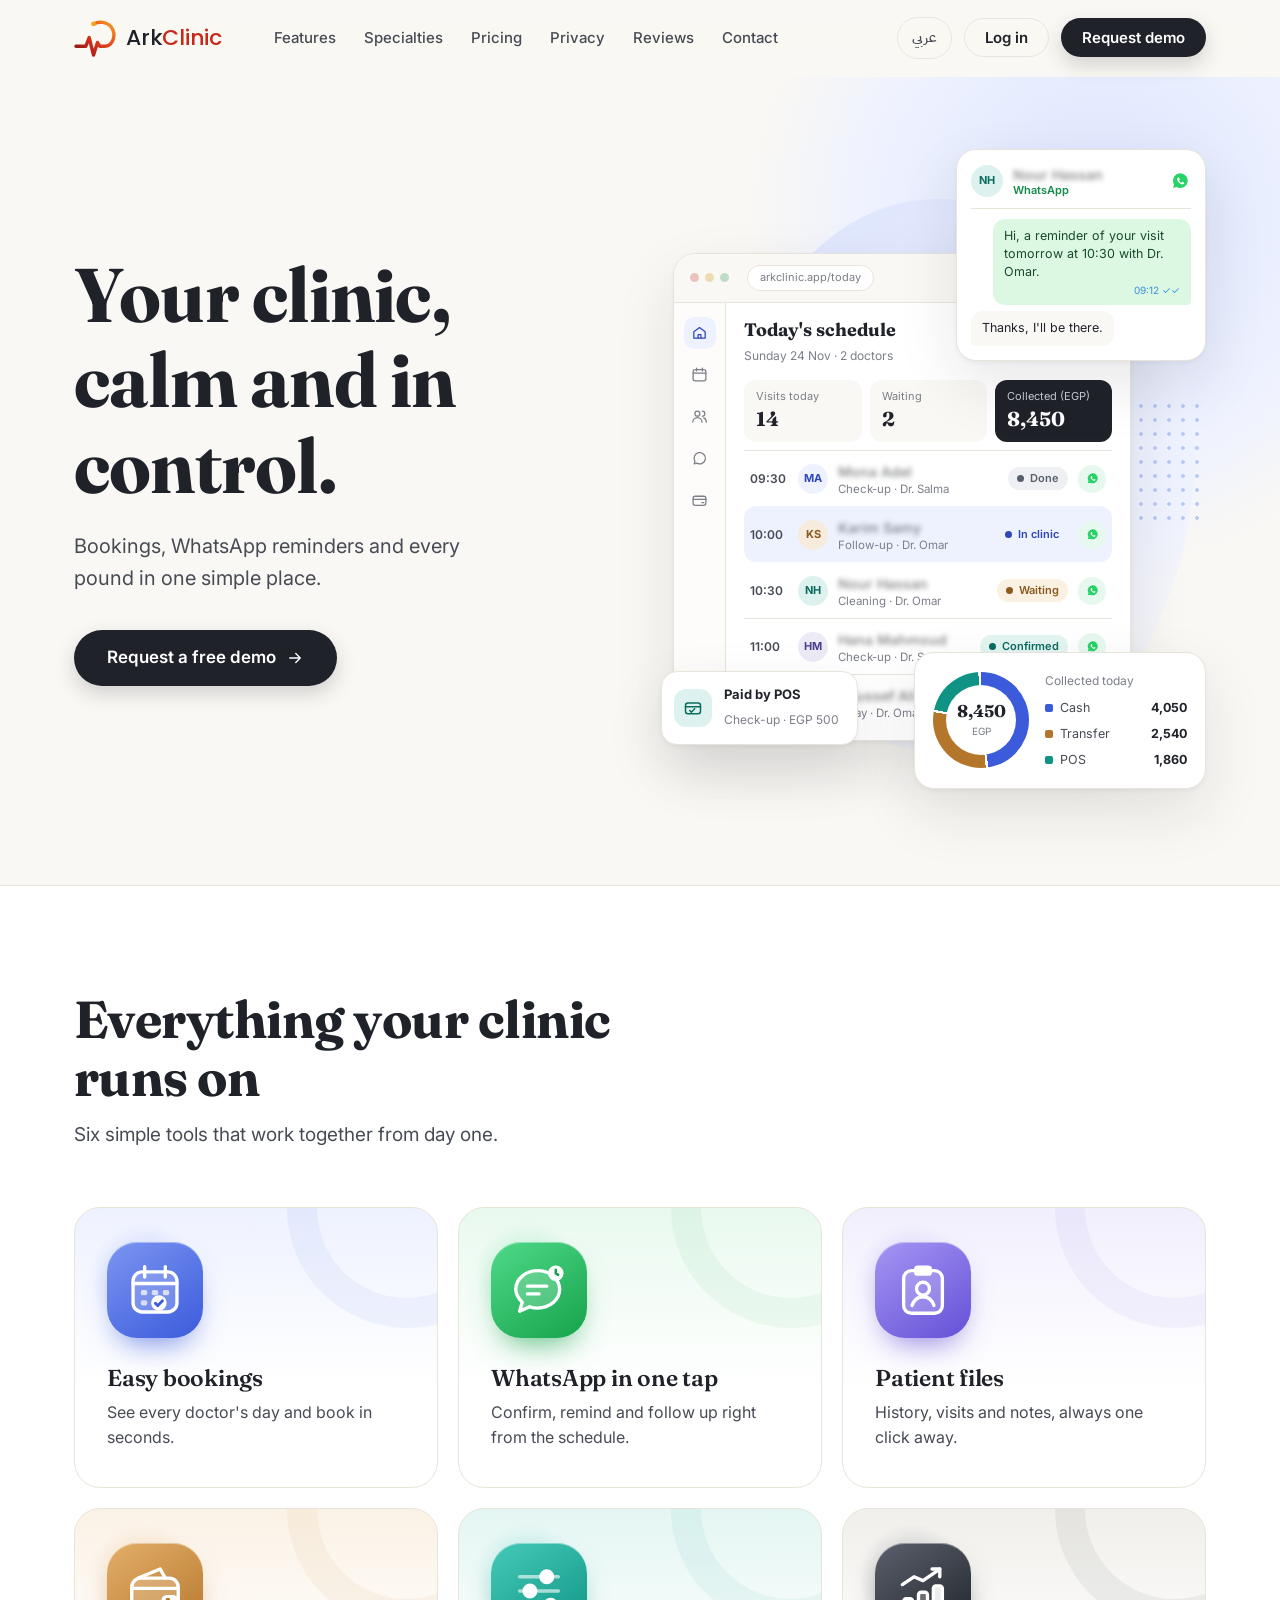
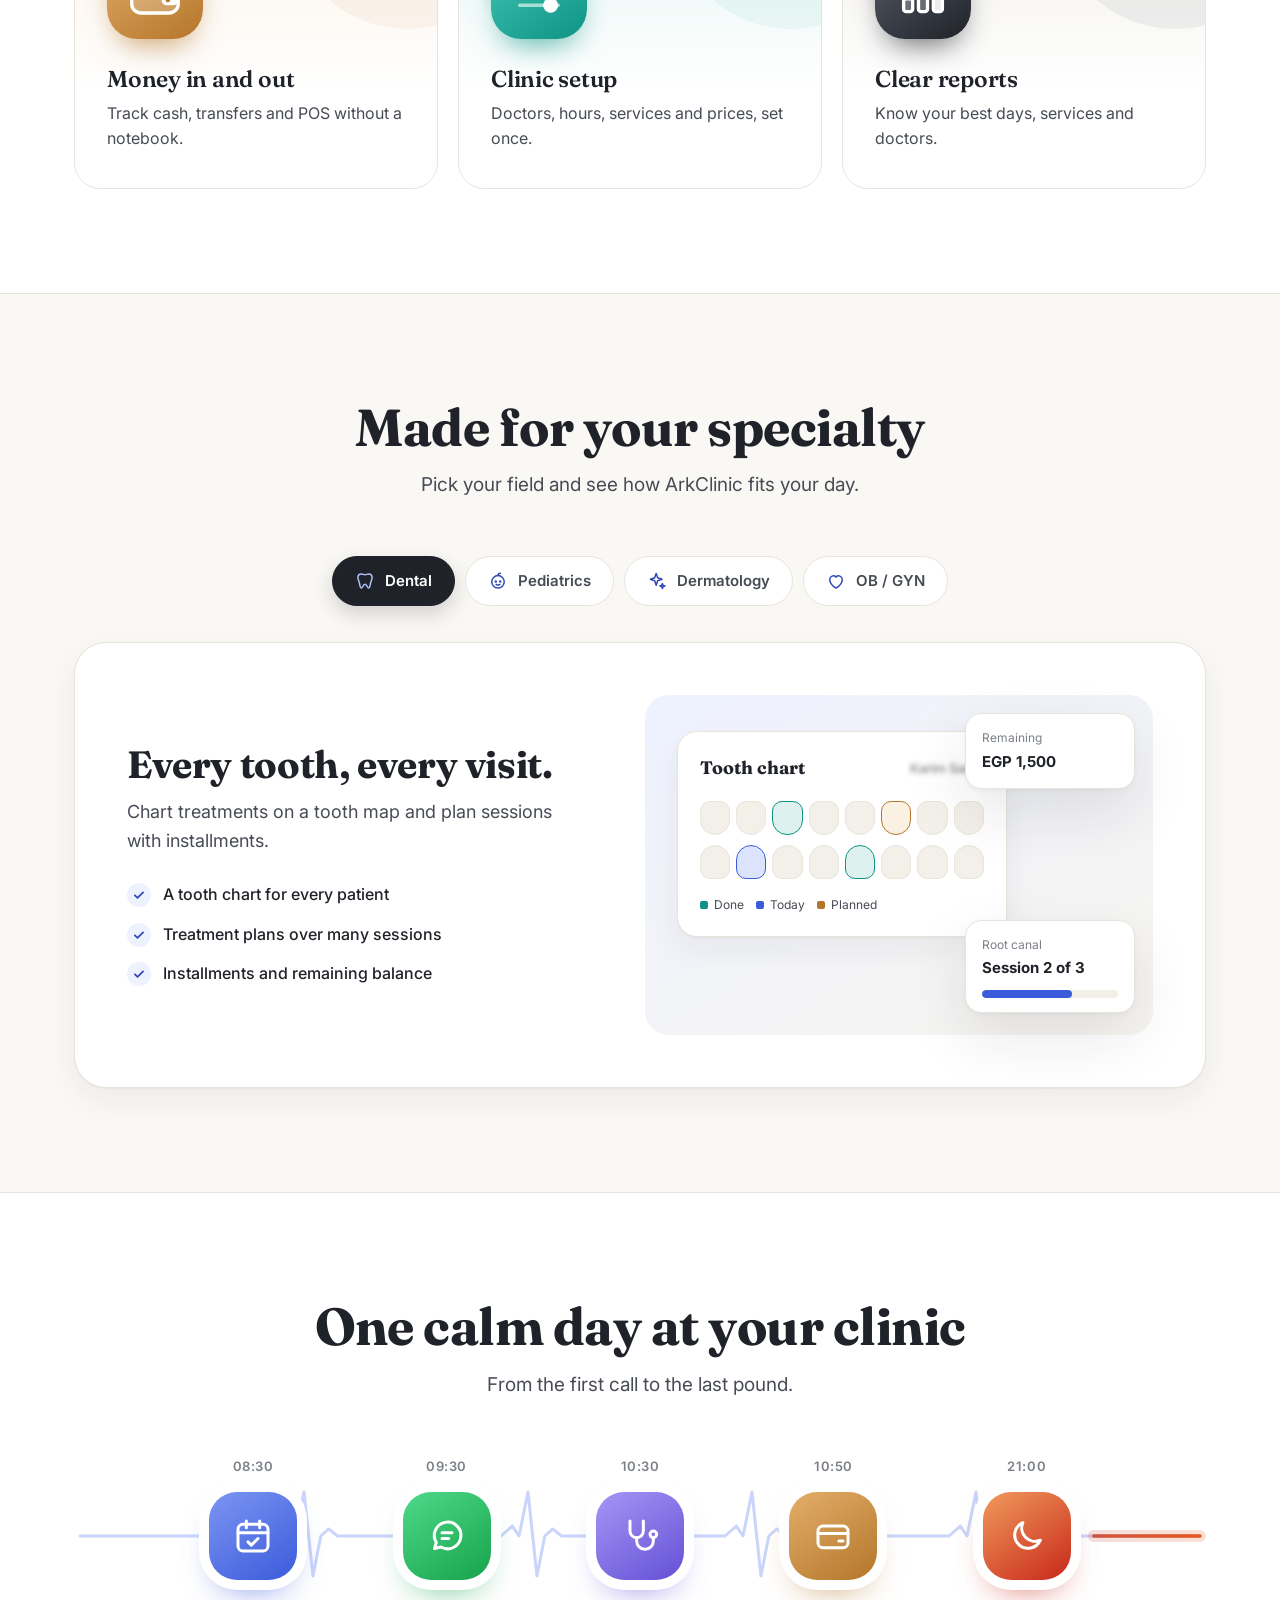
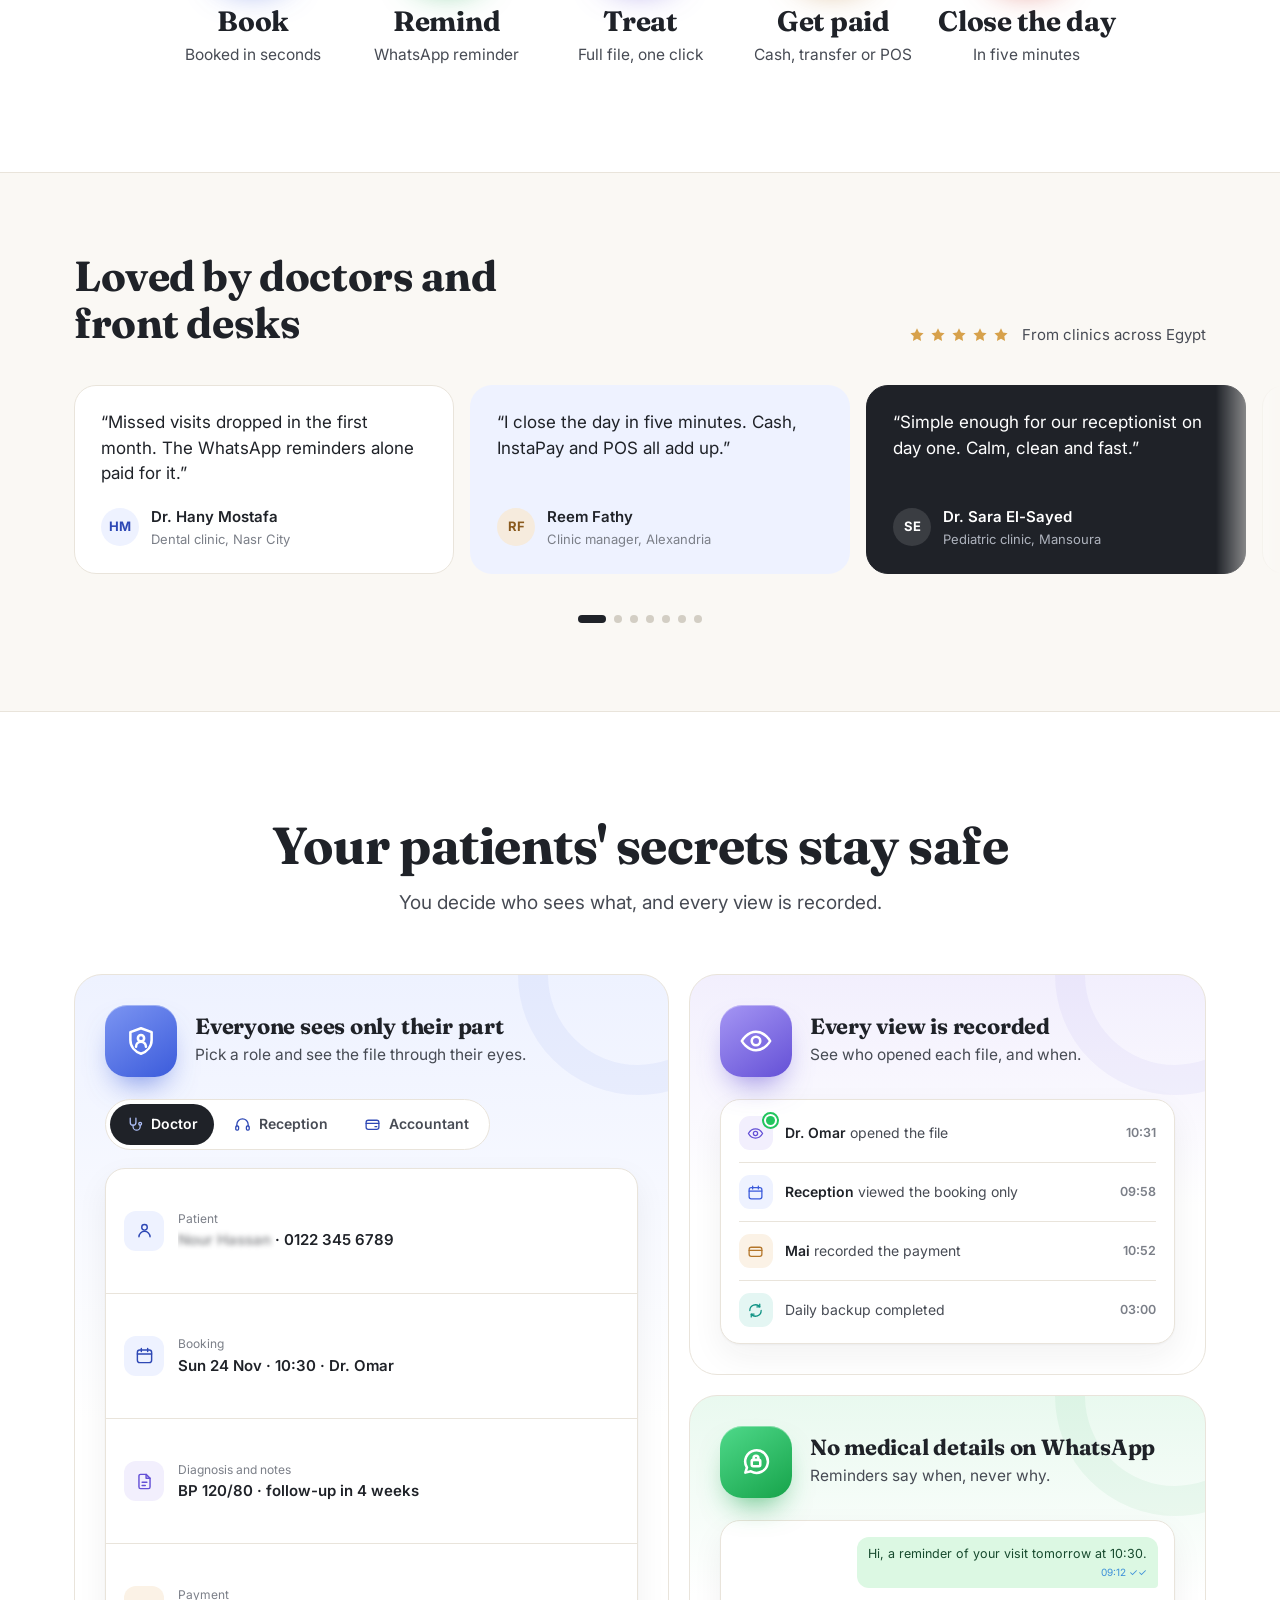
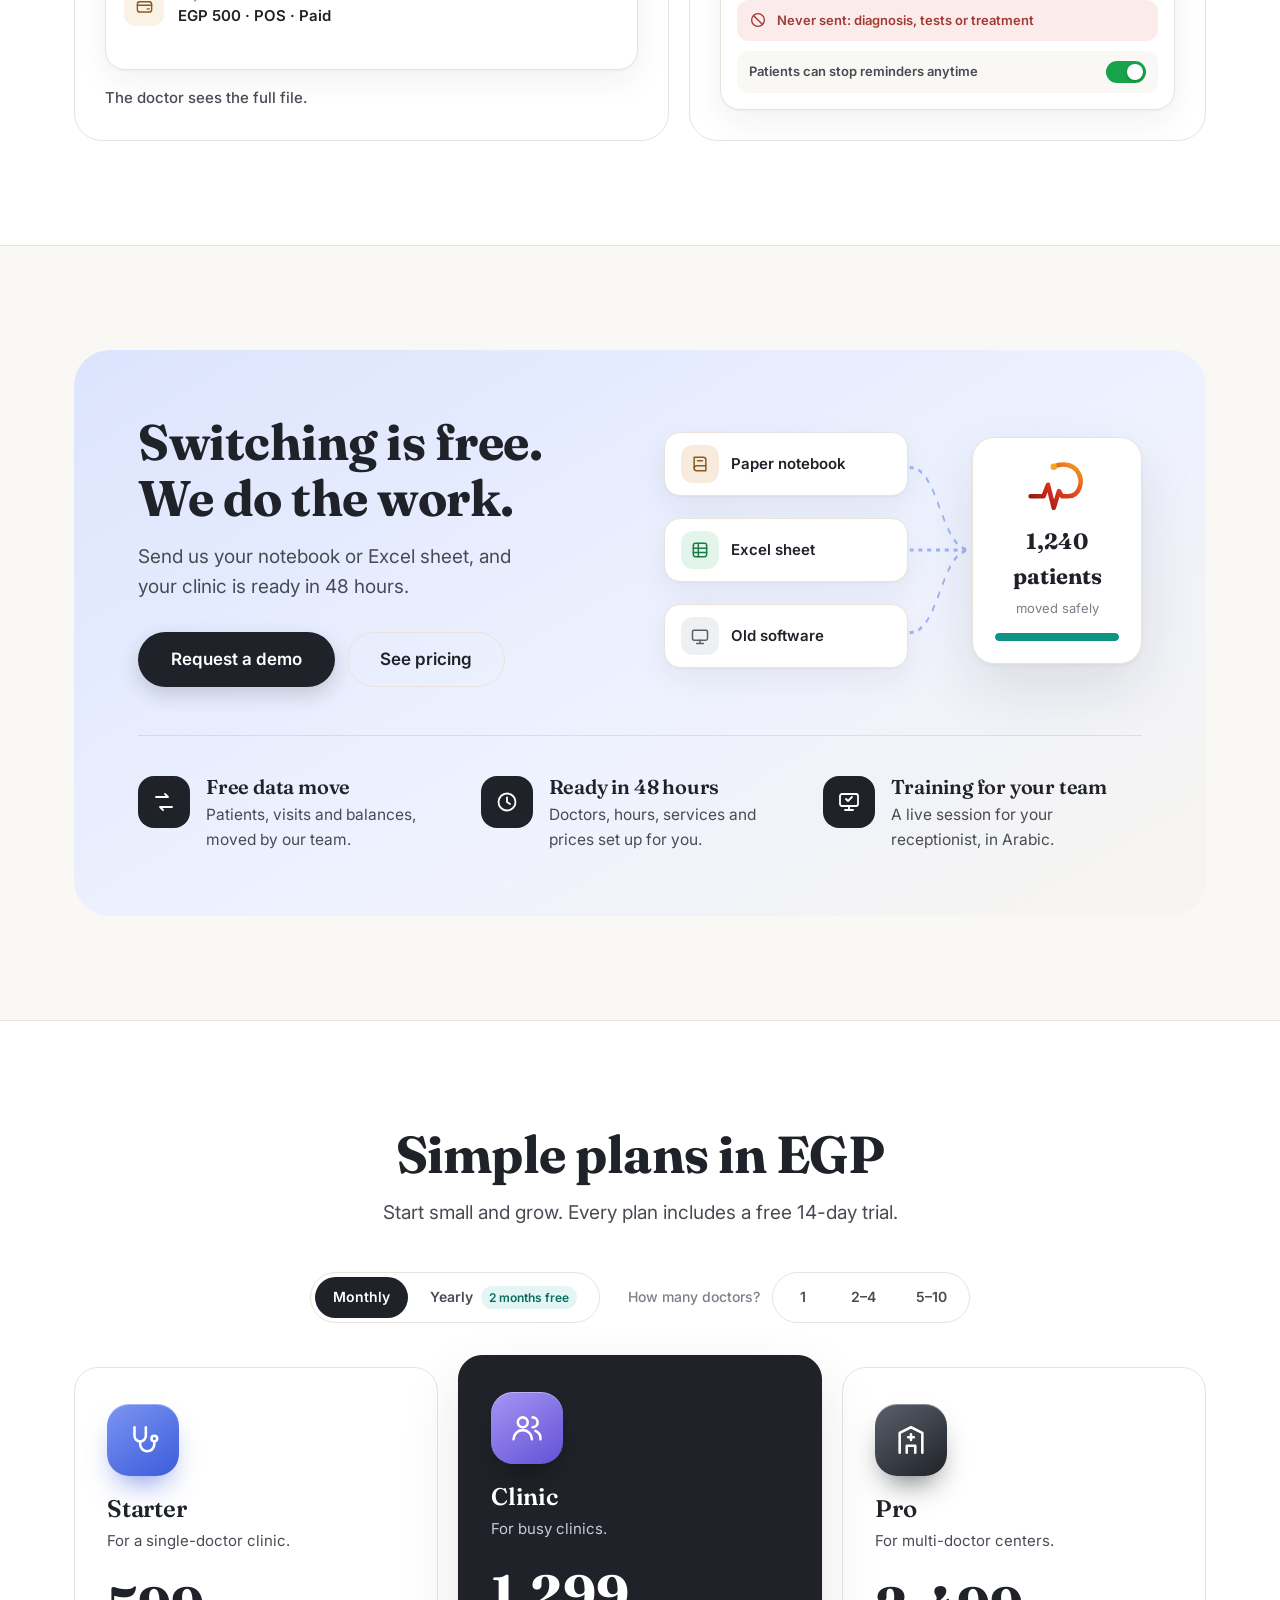
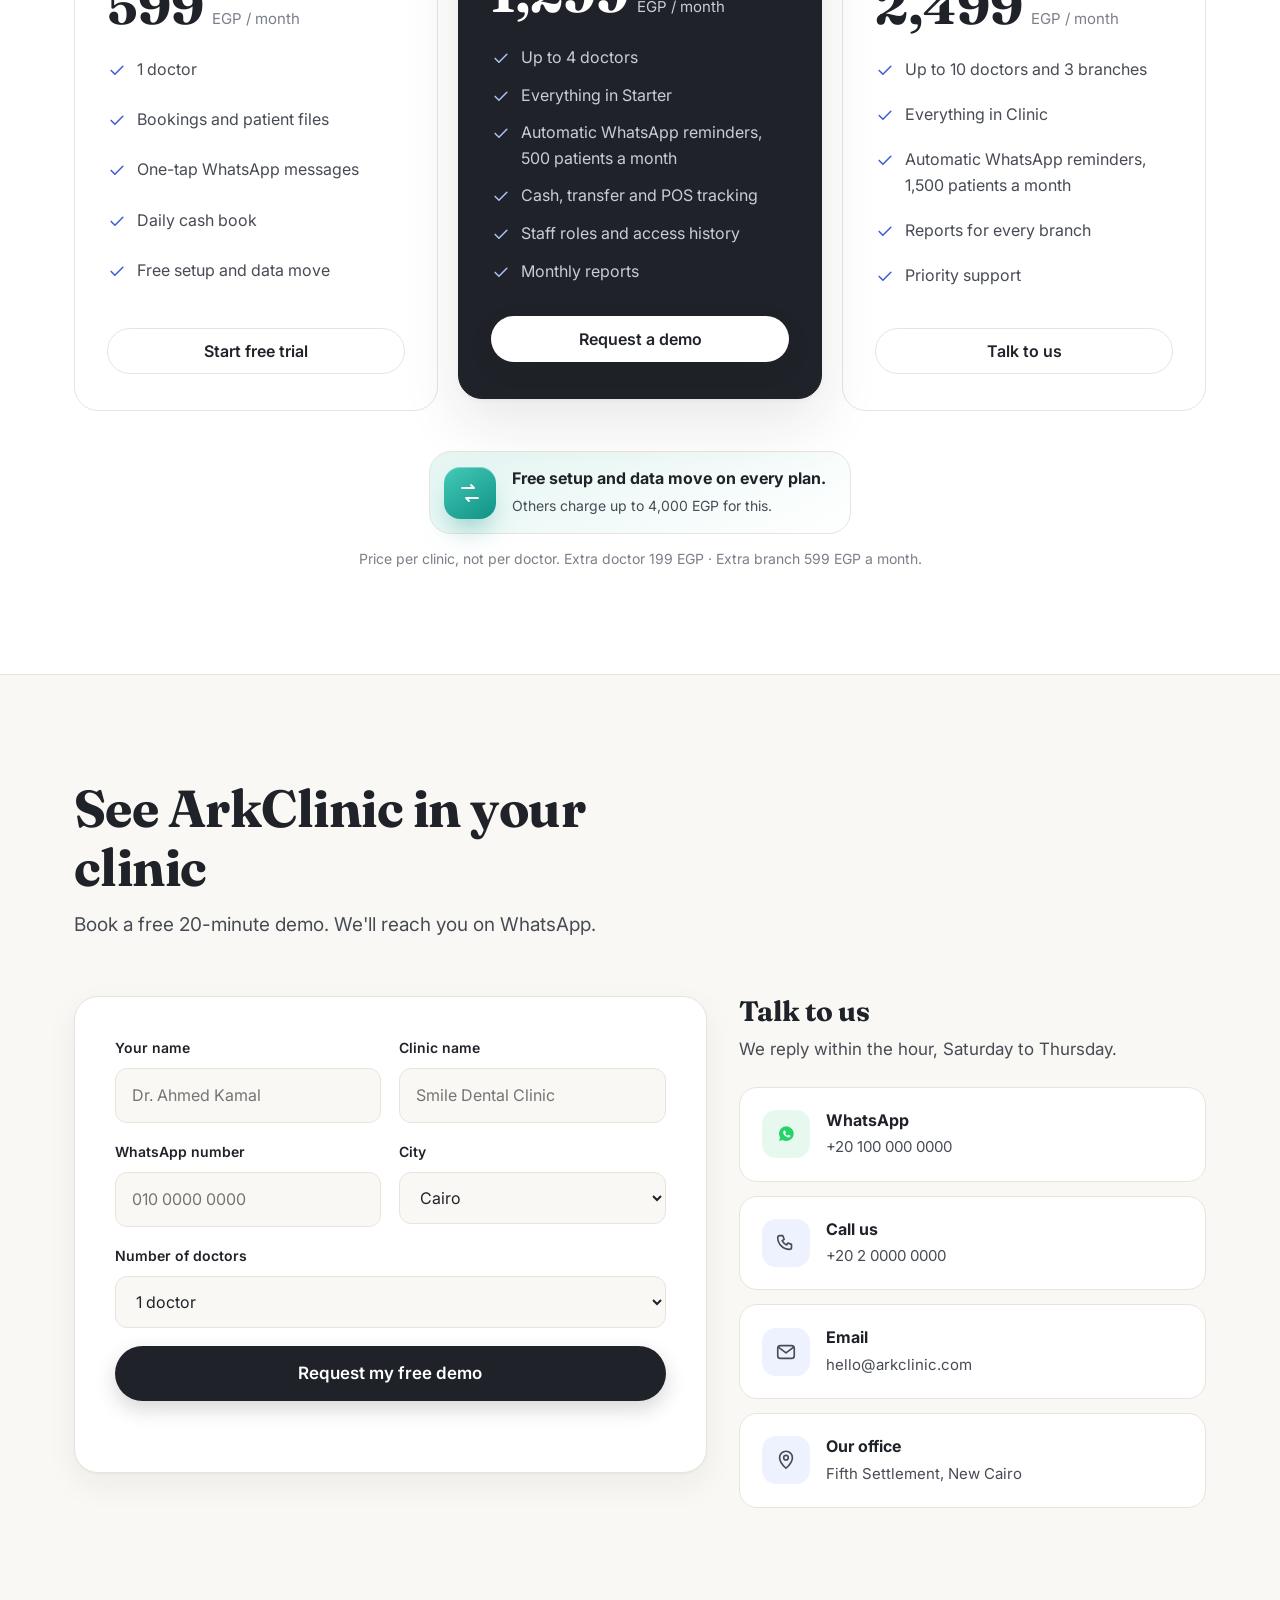
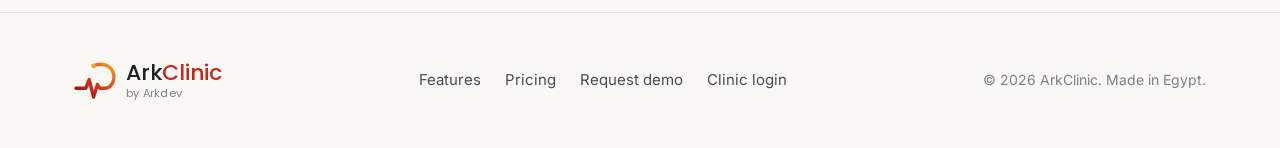
==== commit cc972628: "New pricing based on the Egyptian market - Plans: Starter 599, Clinic 1,299, Pro 2,499 EGP a month  " ====
--- a/index.html
+++ b/index.html
@@ -9,7 +9,7 @@
   <link rel="preconnect" href="https://fonts.googleapis.com">
   <link rel="preconnect" href="https://fonts.gstatic.com" crossorigin>
   <link href="https://fonts.googleapis.com/css2?family=Fraunces:opsz,wght@9..144,600;9..144,700&family=IBM+Plex+Sans+Arabic:wght@400;500;600;700&family=Inter:wght@400;500;600&family=Poppins:wght@400;500&display=swap" rel="stylesheet">
-  <link rel="stylesheet" href="assets/css/style.css?v=24">
+  <link rel="stylesheet" href="assets/css/style.css?v=25">
   <script src="assets/js/main.js?v=3" defer></script>
 </head>
 <body>
@@ -573,56 +573,98 @@
   </div>
 </section>
 
-<!-- ================= Pricing ================= -->
+<!-- ================= Pricing (monthly/yearly switch and doctor picker work without JavaScript) ================= -->
 <section class="section section-alt" id="pricing">
   <div class="wrap">
     <div class="section-head center">
       <h2 data-ar="باقات بسيطة بالجنيه المصري">Simple plans in EGP</h2>
       <p data-ar="ابدأ صغيرًا وكبّر براحتك. كل باقة تشمل تجربة مجانية 14 يومًا.">Start small and grow. Every plan includes a free 14-day trial.</p>
     </div>
-    <div class="plans">
-      <div class="plan">
+
+    <div class="pricing">
+      <input class="sr-only price-radio" type="radio" name="bill" id="bill-m" checked>
+      <input class="sr-only price-radio" type="radio" name="bill" id="bill-y">
+      <input class="sr-only price-radio" type="radio" name="docs" id="doc-1">
+      <input class="sr-only price-radio" type="radio" name="docs" id="doc-2">
+      <input class="sr-only price-radio" type="radio" name="docs" id="doc-3">
+
+      <div class="price-ctrl">
+        <div class="seg-pill bill-pill">
+          <label for="bill-m" data-ar="شهري">Monthly</label>
+          <label for="bill-y"><span data-ar="سنوي">Yearly</span><em data-ar="شهرين مجانًا">2 months free</em></label>
+        </div>
+        <div class="doc-pick">
+          <span class="doc-q" data-ar="كام طبيب عندك؟">How many doctors?</span>
+          <div class="seg-pill doc-pill">
+            <label for="doc-1">1</label>
+            <label for="doc-2">2–4</label>
+            <label for="doc-3">5–10</label>
+          </div>
+        </div>
+      </div>
+
+      <div class="plans">
+      <div class="plan plan-starter" style="--t1:#7C95F2;--t2:#3B5BDB">
+        <span class="p-tile plan-tile"><svg viewBox="0 0 24 24" class="ic"><path d="M6 3v6a4 4 0 0 0 8 0V3"/><path d="M10 13v2a5 5 0 0 0 10 0v-2"/><circle cx="20" cy="11" r="2"/></svg></span>
         <h3 data-ar="الأساسية">Starter</h3>
         <p class="for" data-ar="لعيادة بطبيب واحد.">For a single-doctor clinic.</p>
-        <div class="price"><strong>450</strong><span data-ar="ج.م / شهريًا">EGP / month</span></div>
+        <div class="price pm"><strong>599</strong><span data-ar="ج.م / شهريًا">EGP / month</span></div>
+        <div class="price py"><strong>499</strong><span data-ar="ج.م / شهريًا">EGP / month</span><small data-ar="5,990 ج.م تُدفع سنويًا">5,990 EGP billed yearly</small></div>
         <ul>
           <li><svg viewBox="0 0 24 24" class="ic" style="color:var(--blue)"><path d="M5 12.5l4.5 4.5L19 7.5"/></svg><span data-ar="طبيب واحد">1 doctor</span></li>
           <li><svg viewBox="0 0 24 24" class="ic" style="color:var(--blue)"><path d="M5 12.5l4.5 4.5L19 7.5"/></svg><span data-ar="الحجوزات وملفات المرضى">Bookings and patient files</span></li>
-          <li><svg viewBox="0 0 24 24" class="ic" style="color:var(--blue)"><path d="M5 12.5l4.5 4.5L19 7.5"/></svg><span data-ar="روابط واتساب بجانب كل مريض">WhatsApp link beside every patient</span></li>
+          <li><svg viewBox="0 0 24 24" class="ic" style="color:var(--blue)"><path d="M5 12.5l4.5 4.5L19 7.5"/></svg><span data-ar="رسائل واتساب بلمسة واحدة">One-tap WhatsApp messages</span></li>
           <li><svg viewBox="0 0 24 24" class="ic" style="color:var(--blue)"><path d="M5 12.5l4.5 4.5L19 7.5"/></svg><span data-ar="دفتر النقدية اليومي">Daily cash book</span></li>
+          <li><svg viewBox="0 0 24 24" class="ic" style="color:var(--blue)"><path d="M5 12.5l4.5 4.5L19 7.5"/></svg><span data-ar="إعداد ونقل بيانات مجاني">Free setup and data move</span></li>
         </ul>
         <a class="btn btn-ghost btn-block" href="signup.html" data-ar="ابدأ التجربة المجانية">Start free trial</a>
       </div>
 
-      <div class="plan featured">
+      <div class="plan plan-clinic featured" style="--t1:#A596F4;--t2:#6450D6">
+        <span class="p-tile plan-tile"><svg viewBox="0 0 24 24" class="ic"><circle cx="9" cy="8" r="3.5"/><path d="M2.5 20a6.5 6.5 0 0 1 13 0M16 4.5a3.5 3.5 0 0 1 0 7M18 14a6 6 0 0 1 3.5 6"/></svg></span>
         <h3 data-ar="العيادة">Clinic</h3>
         <p class="for" data-ar="للعيادات المزدحمة.">For busy clinics.</p>
-        <div class="price"><strong>950</strong><span data-ar="ج.م / شهريًا">EGP / month</span></div>
+        <div class="price pm"><strong>1,299</strong><span data-ar="ج.م / شهريًا">EGP / month</span></div>
+        <div class="price py"><strong>1,083</strong><span data-ar="ج.م / شهريًا">EGP / month</span><small data-ar="12,990 ج.م تُدفع سنويًا">12,990 EGP billed yearly</small></div>
         <ul>
           <li><svg viewBox="0 0 24 24" class="ic" style="color:#AFC0FA"><path d="M5 12.5l4.5 4.5L19 7.5"/></svg><span data-ar="حتى 4 أطباء">Up to 4 doctors</span></li>
           <li><svg viewBox="0 0 24 24" class="ic" style="color:#AFC0FA"><path d="M5 12.5l4.5 4.5L19 7.5"/></svg><span data-ar="كل مميزات الأساسية">Everything in Starter</span></li>
+          <li><svg viewBox="0 0 24 24" class="ic" style="color:#AFC0FA"><path d="M5 12.5l4.5 4.5L19 7.5"/></svg><span data-ar="تذكيرات واتساب تلقائية، 500 مريض شهريًا">Automatic WhatsApp reminders, 500 patients a month</span></li>
           <li><svg viewBox="0 0 24 24" class="ic" style="color:#AFC0FA"><path d="M5 12.5l4.5 4.5L19 7.5"/></svg><span data-ar="متابعة النقدي والتحويل والـPOS">Cash, transfer and POS tracking</span></li>
-          <li><svg viewBox="0 0 24 24" class="ic" style="color:#AFC0FA"><path d="M5 12.5l4.5 4.5L19 7.5"/></svg><span data-ar="قوالب رسائل واتساب">WhatsApp message templates</span></li>
+          <li><svg viewBox="0 0 24 24" class="ic" style="color:#AFC0FA"><path d="M5 12.5l4.5 4.5L19 7.5"/></svg><span data-ar="صلاحيات الموظفين وسجل الدخول">Staff roles and access history</span></li>
           <li><svg viewBox="0 0 24 24" class="ic" style="color:#AFC0FA"><path d="M5 12.5l4.5 4.5L19 7.5"/></svg><span data-ar="تقارير شهرية">Monthly reports</span></li>
         </ul>
         <a class="btn btn-primary btn-block" href="#demo" data-ar="اطلب عرضًا">Request a demo</a>
       </div>
 
-      <div class="plan">
+      <div class="plan plan-pro" style="--t1:#5A606C;--t2:#1F2228">
+        <span class="p-tile plan-tile"><svg viewBox="0 0 24 24" class="ic"><path d="M4 21V7l8-4 8 4v14"/><path d="M9 21v-5h6v5M12 8v4M10 10h4"/></svg></span>
         <h3 data-ar="الاحترافية">Pro</h3>
         <p class="for" data-ar="للمراكز متعددة الأطباء.">For multi-doctor centers.</p>
-        <div class="price"><strong>1,750</strong><span data-ar="ج.م / شهريًا">EGP / month</span></div>
+        <div class="price pm"><strong>2,499</strong><span data-ar="ج.م / شهريًا">EGP / month</span></div>
+        <div class="price py"><strong>2,083</strong><span data-ar="ج.م / شهريًا">EGP / month</span><small data-ar="24,990 ج.م تُدفع سنويًا">24,990 EGP billed yearly</small></div>
         <ul>
-          <li><svg viewBox="0 0 24 24" class="ic" style="color:var(--blue)"><path d="M5 12.5l4.5 4.5L19 7.5"/></svg><span data-ar="حتى 12 طبيبًا">Up to 12 doctors</span></li>
+          <li><svg viewBox="0 0 24 24" class="ic" style="color:var(--blue)"><path d="M5 12.5l4.5 4.5L19 7.5"/></svg><span data-ar="حتى 10 أطباء و3 فروع">Up to 10 doctors and 3 branches</span></li>
           <li><svg viewBox="0 0 24 24" class="ic" style="color:var(--blue)"><path d="M5 12.5l4.5 4.5L19 7.5"/></svg><span data-ar="كل مميزات باقة العيادة">Everything in Clinic</span></li>
-          <li><svg viewBox="0 0 24 24" class="ic" style="color:var(--blue)"><path d="M5 12.5l4.5 4.5L19 7.5"/></svg><span data-ar="أكثر من فرع">Multiple branches</span></li>
-          <li><svg viewBox="0 0 24 24" class="ic" style="color:var(--blue)"><path d="M5 12.5l4.5 4.5L19 7.5"/></svg><span data-ar="صلاحيات للموظفين">Staff roles and access</span></li>
+          <li><svg viewBox="0 0 24 24" class="ic" style="color:var(--blue)"><path d="M5 12.5l4.5 4.5L19 7.5"/></svg><span data-ar="تذكيرات واتساب تلقائية، 1,500 مريض شهريًا">Automatic WhatsApp reminders, 1,500 patients a month</span></li>
+          <li><svg viewBox="0 0 24 24" class="ic" style="color:var(--blue)"><path d="M5 12.5l4.5 4.5L19 7.5"/></svg><span data-ar="تقارير لكل فرع">Reports for every branch</span></li>
           <li><svg viewBox="0 0 24 24" class="ic" style="color:var(--blue)"><path d="M5 12.5l4.5 4.5L19 7.5"/></svg><span data-ar="دعم بأولوية">Priority support</span></li>
         </ul>
         <a class="btn btn-ghost btn-block" href="#demo" data-ar="تواصل معنا">Talk to us</a>
       </div>
-    </div>
-    <p class="plans-note" data-ar="الإعداد ونقل البيانات مجانًا في كل الباقات. ادفع سنويًا واحصل على شهرين مجانًا.">Free setup and data move on every plan. Pay yearly and get 2 months free.</p>
+      </div>
+
+      <div class="price-foot">
+        <div class="save-strip">
+          <span class="p-tile save-tile" style="--t1:#45C9B8;--t2:#0E9384"><svg viewBox="0 0 24 24" class="ic"><path d="M4 7h12l-3-3M20 17H8l3 3"/></svg></span>
+          <div>
+            <b data-ar="الإعداد ونقل البيانات مجانًا في كل الباقات.">Free setup and data move on every plan.</b>
+            <span data-ar="غيرنا بيحاسب لحد 4,000 ج.م على ده.">Others charge up to 4,000 EGP for this.</span>
+          </div>
+        </div>
+        <p class="addons" data-ar="السعر للعيادة مش للطبيب. طبيب إضافي 199 ج.م · فرع إضافي 599 ج.م شهريًا.">Price per clinic, not per doctor. Extra doctor 199 EGP · Extra branch 599 EGP a month.</p>
+      </div>
+    </div>
   </div>
 </section>
 
--- a/assets/css/style.css
+++ b/assets/css/style.css
@@ -324,7 +324,6 @@
 .plan.featured h3, .plan.featured .price strong { color: #fff; }
 .plan.featured p, .plan.featured li, .plan.featured .price span { color: #C9CDD6; }
 .plan.featured .btn-primary { background: #fff; color: var(--ink); }
-.plans-note { text-align: center; margin-top: 36px; color: var(--muted); font-size: 15px; }
 
 /* Demo + Contact */
 .demo-grid { display: grid; grid-template-columns: 1.15fr .85fr; gap: 32px; align-items: start; }
@@ -1016,3 +1015,59 @@
 .sec-big .pf { flex: 1; display: flex; flex-direction: column; }
 .sec-big .pf-row { flex: 1; }
 @media (max-width: 960px) { .sec-big .pf-row { flex: none; } }
+
+/* ---------- Pricing: monthly/yearly switch · doctor picker · plan tiles ---------- */
+.pricing { position: relative; }
+.price-radio { top: 0; left: 0; }
+.price-ctrl { display: flex; justify-content: center; align-items: center; flex-wrap: wrap; gap: 14px 28px; margin: -12px 0 44px; }
+.seg-pill { display: inline-flex; gap: 4px; padding: 4px; background: var(--surface); border: 1px solid var(--line); border-radius: 999px; }
+.seg-pill label { display: inline-flex; align-items: center; gap: 8px; padding: 9px 18px; border-radius: 999px; font-size: 14px; font-weight: 600; color: var(--ink-2); cursor: pointer; transition: background .2s, color .2s; }
+.seg-pill label:hover { color: var(--ink); background: var(--bg); }
+.seg-pill em { font-style: normal; font-size: 12px; font-weight: 600; padding: 2px 8px; border-radius: 999px; background: #E4F6F3; color: #0B6B60; }
+.doc-pick { display: inline-flex; align-items: center; gap: 12px; }
+.doc-q { font-size: 14px; font-weight: 500; color: var(--muted); }
+.doc-pill label { min-width: 52px; justify-content: center; direction: ltr; }
+#bill-m:checked ~ .price-ctrl [for="bill-m"], #bill-y:checked ~ .price-ctrl [for="bill-y"],
+#doc-1:checked ~ .price-ctrl [for="doc-1"], #doc-2:checked ~ .price-ctrl [for="doc-2"], #doc-3:checked ~ .price-ctrl [for="doc-3"] { background: var(--ink); color: #fff; }
+#bill-y:checked ~ .price-ctrl [for="bill-y"] em { background: rgba(255,255,255,.16); color: #9FE8D9; }
+#bill-m:focus-visible ~ .price-ctrl [for="bill-m"], #bill-y:focus-visible ~ .price-ctrl [for="bill-y"],
+#doc-1:focus-visible ~ .price-ctrl [for="doc-1"], #doc-2:focus-visible ~ .price-ctrl [for="doc-2"], #doc-3:focus-visible ~ .price-ctrl [for="doc-3"] { outline: 3px solid var(--blue-soft-2); outline-offset: 2px; }
+
+/* Monthly vs yearly prices */
+.price { flex-wrap: wrap; row-gap: 6px; }
+.price small { flex-basis: 100%; font-size: 13px; font-weight: 500; color: var(--muted); }
+.plan.featured .price small { color: #AEB3BD; }
+.price.py { display: none; }
+#bill-y:checked ~ .plans .price.pm { display: none; }
+#bill-y:checked ~ .plans .price.py { display: flex; }
+
+/* Plan cards */
+.plan { transition: opacity .3s ease, box-shadow .3s ease, transform .3s ease, outline-color .3s ease; outline: 3px solid transparent; outline-offset: 5px; }
+.plan-tile { margin-bottom: 20px; }
+.plan.featured .plan-tile { box-shadow: 0 16px 30px -12px rgba(0,0,0,.5), inset 0 1px 0 rgba(255,255,255,.35); }
+.plan-pro .plan-tile { --t1: #5A606C; --t2: #1F2228; }
+
+/* Doctor picker highlights the right plan */
+#doc-1:checked ~ .plans .plan-starter,
+#doc-2:checked ~ .plans .plan-clinic,
+#doc-3:checked ~ .plans .plan-pro { outline-color: var(--blue); }
+#doc-1:checked ~ .plans .plan:not(.plan-starter),
+#doc-2:checked ~ .plans .plan:not(.plan-clinic),
+#doc-3:checked ~ .plans .plan:not(.plan-pro) { opacity: .55; }
+
+/* Under the plans */
+.price-foot { display: flex; flex-direction: column; align-items: center; gap: 14px; margin-top: 40px; }
+.save-strip { display: inline-flex; align-items: center; gap: 16px; padding: 14px 24px 14px 14px; border-radius: 22px; background: linear-gradient(150deg, #E4F6F3, var(--surface)); border: 1px solid var(--line); }
+html[dir="rtl"] .save-strip { padding: 14px 14px 14px 24px; }
+.save-tile { width: 52px; height: 52px; border-radius: 16px; }
+.save-tile svg { width: 24px; height: 24px; }
+.save-strip b { display: block; font-size: 16px; }
+.save-strip span:not(.p-tile) { font-size: 14px; color: var(--ink-2); }
+.addons { font-size: 14px; color: var(--muted); text-align: center; }
+
+@media (max-width: 720px) {
+  .price-ctrl { flex-direction: column; gap: 14px; margin-top: -8px; }
+  .doc-pick { flex-direction: column; gap: 8px; }
+  .seg-pill label { padding: 8px 14px; }
+  .save-strip { align-items: flex-start; }
+}
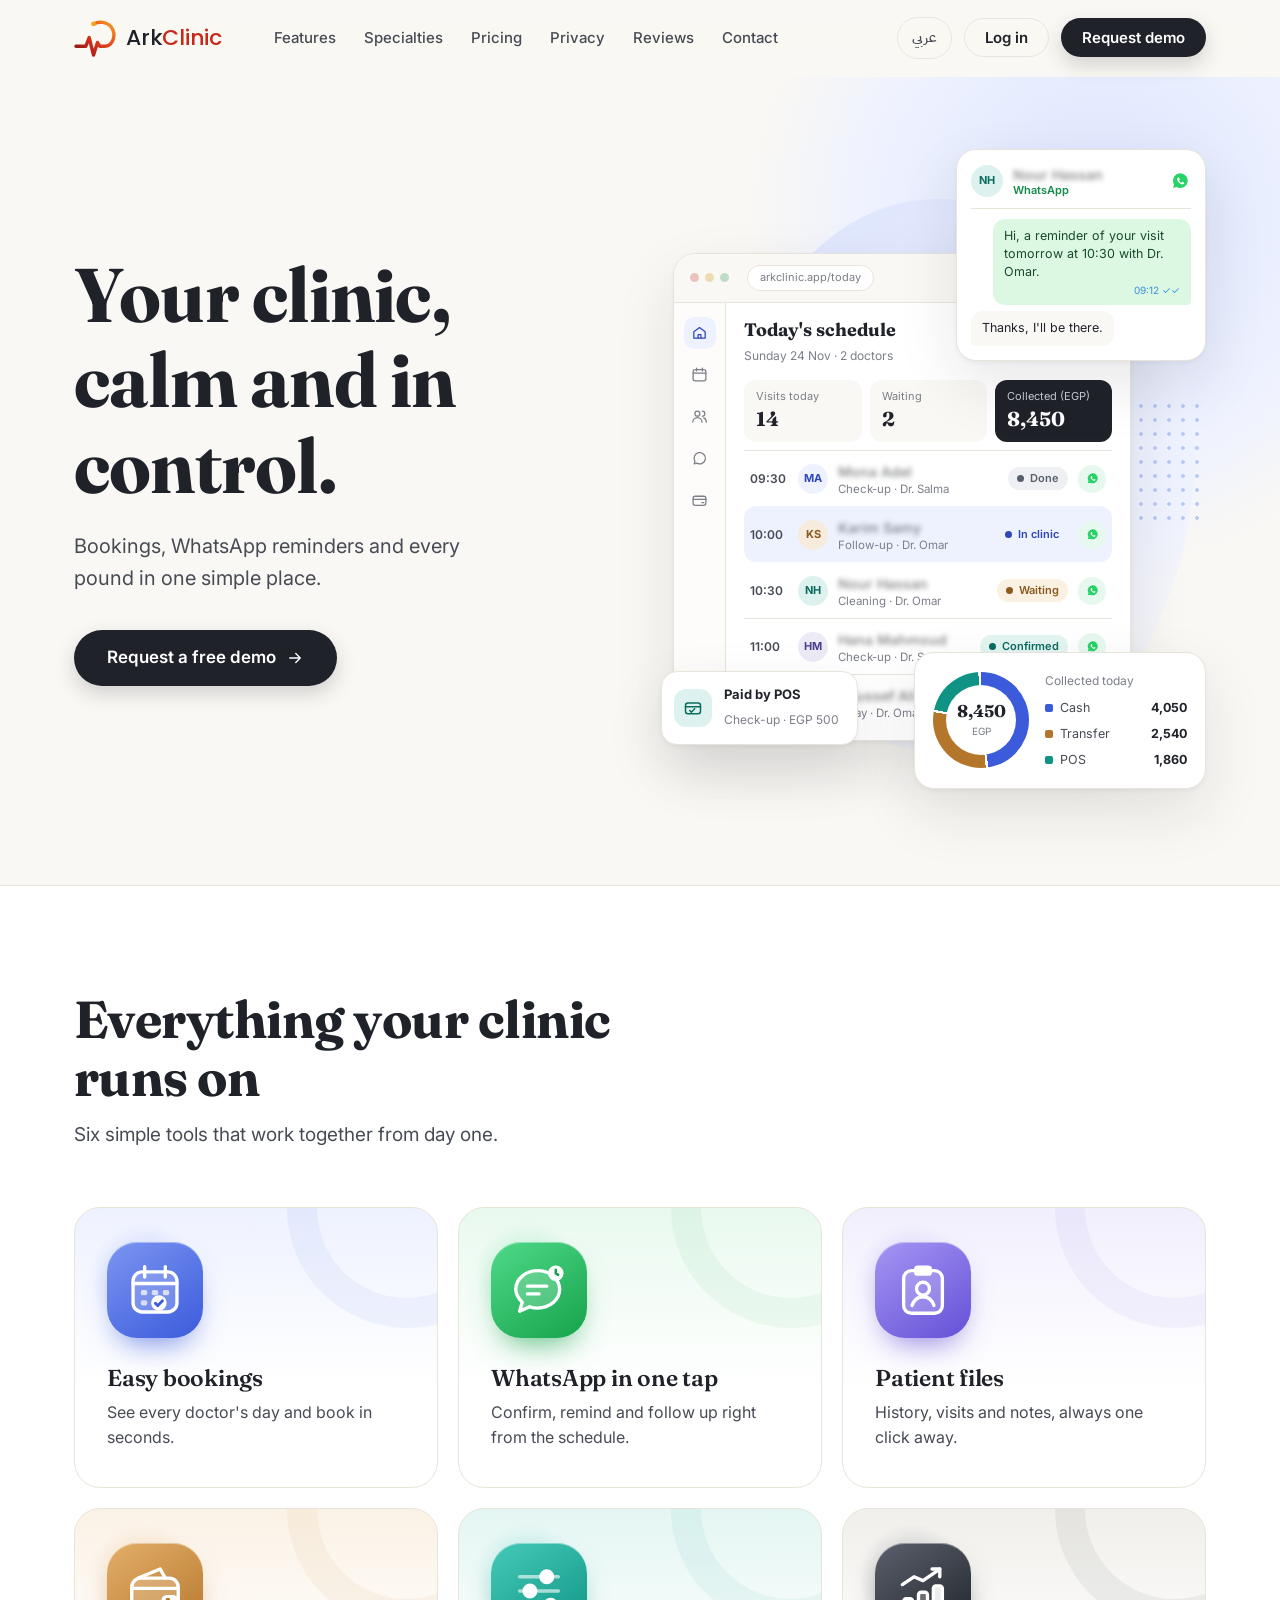
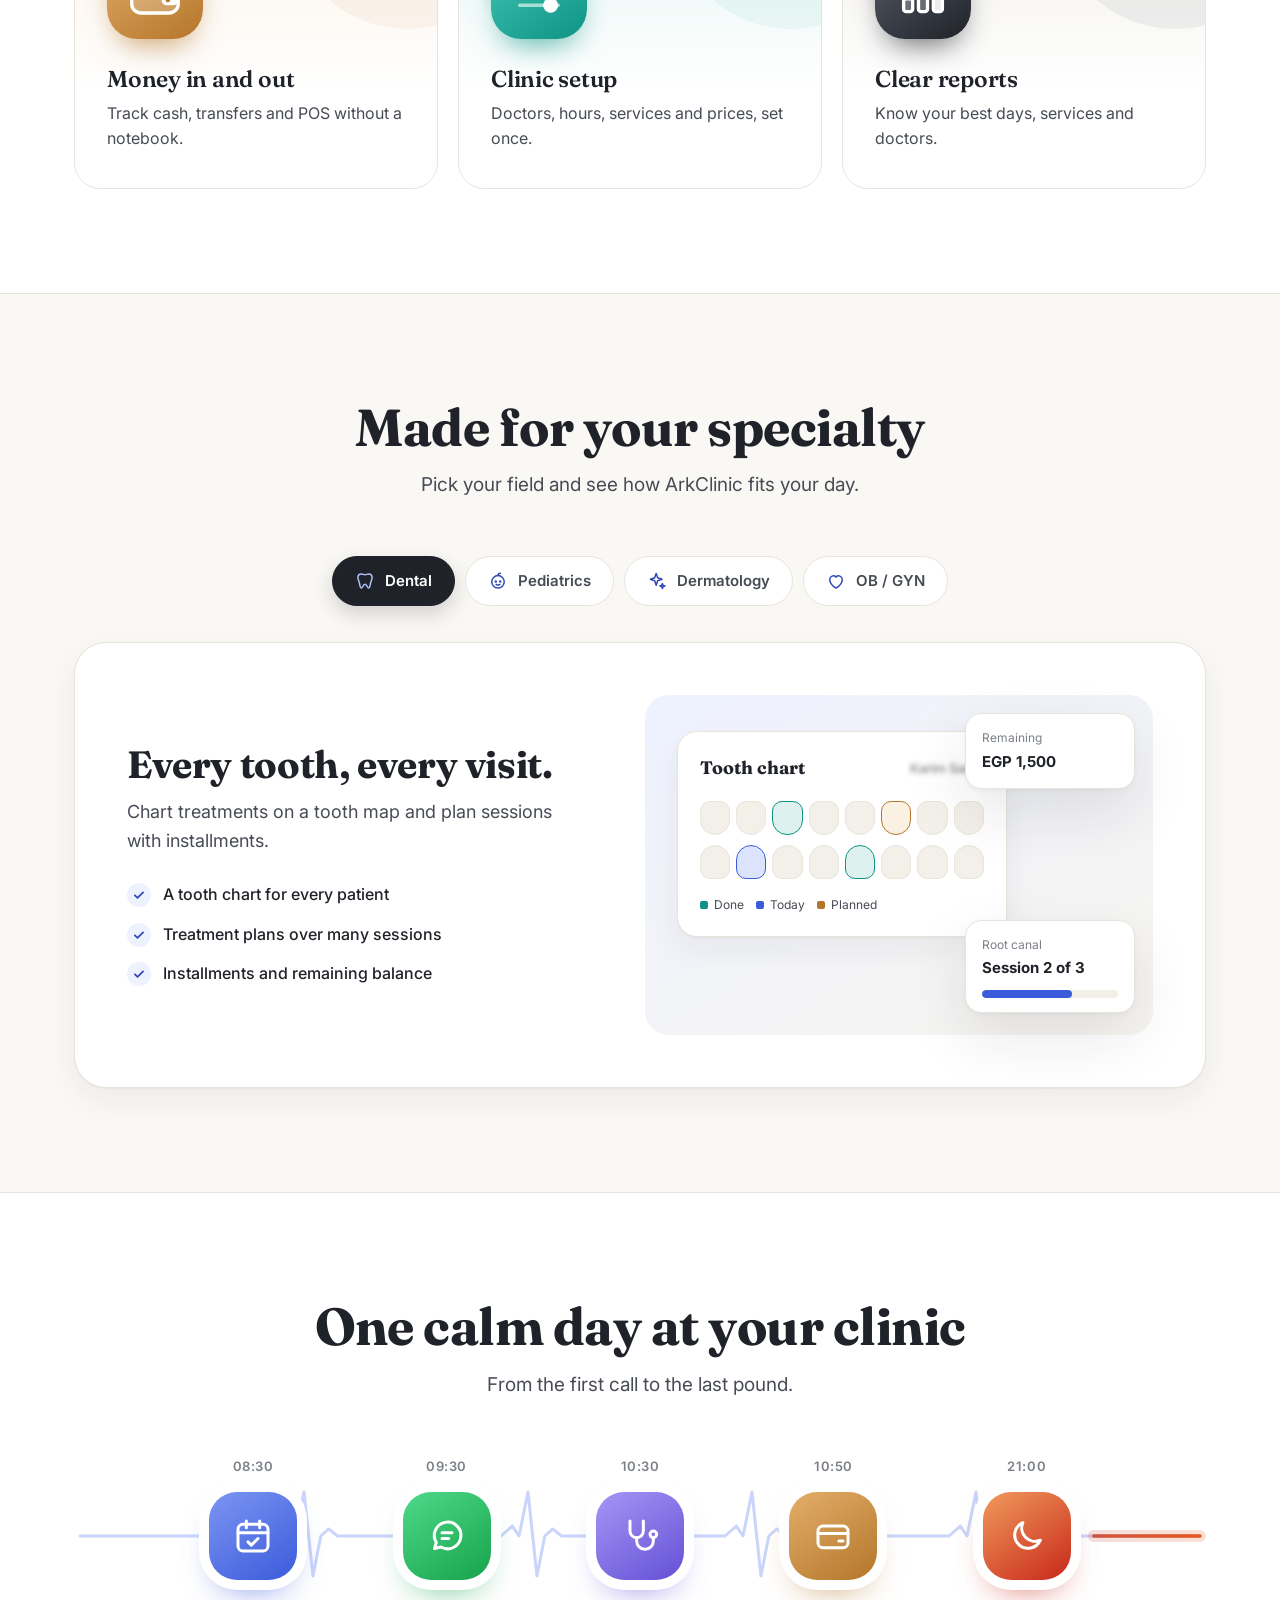
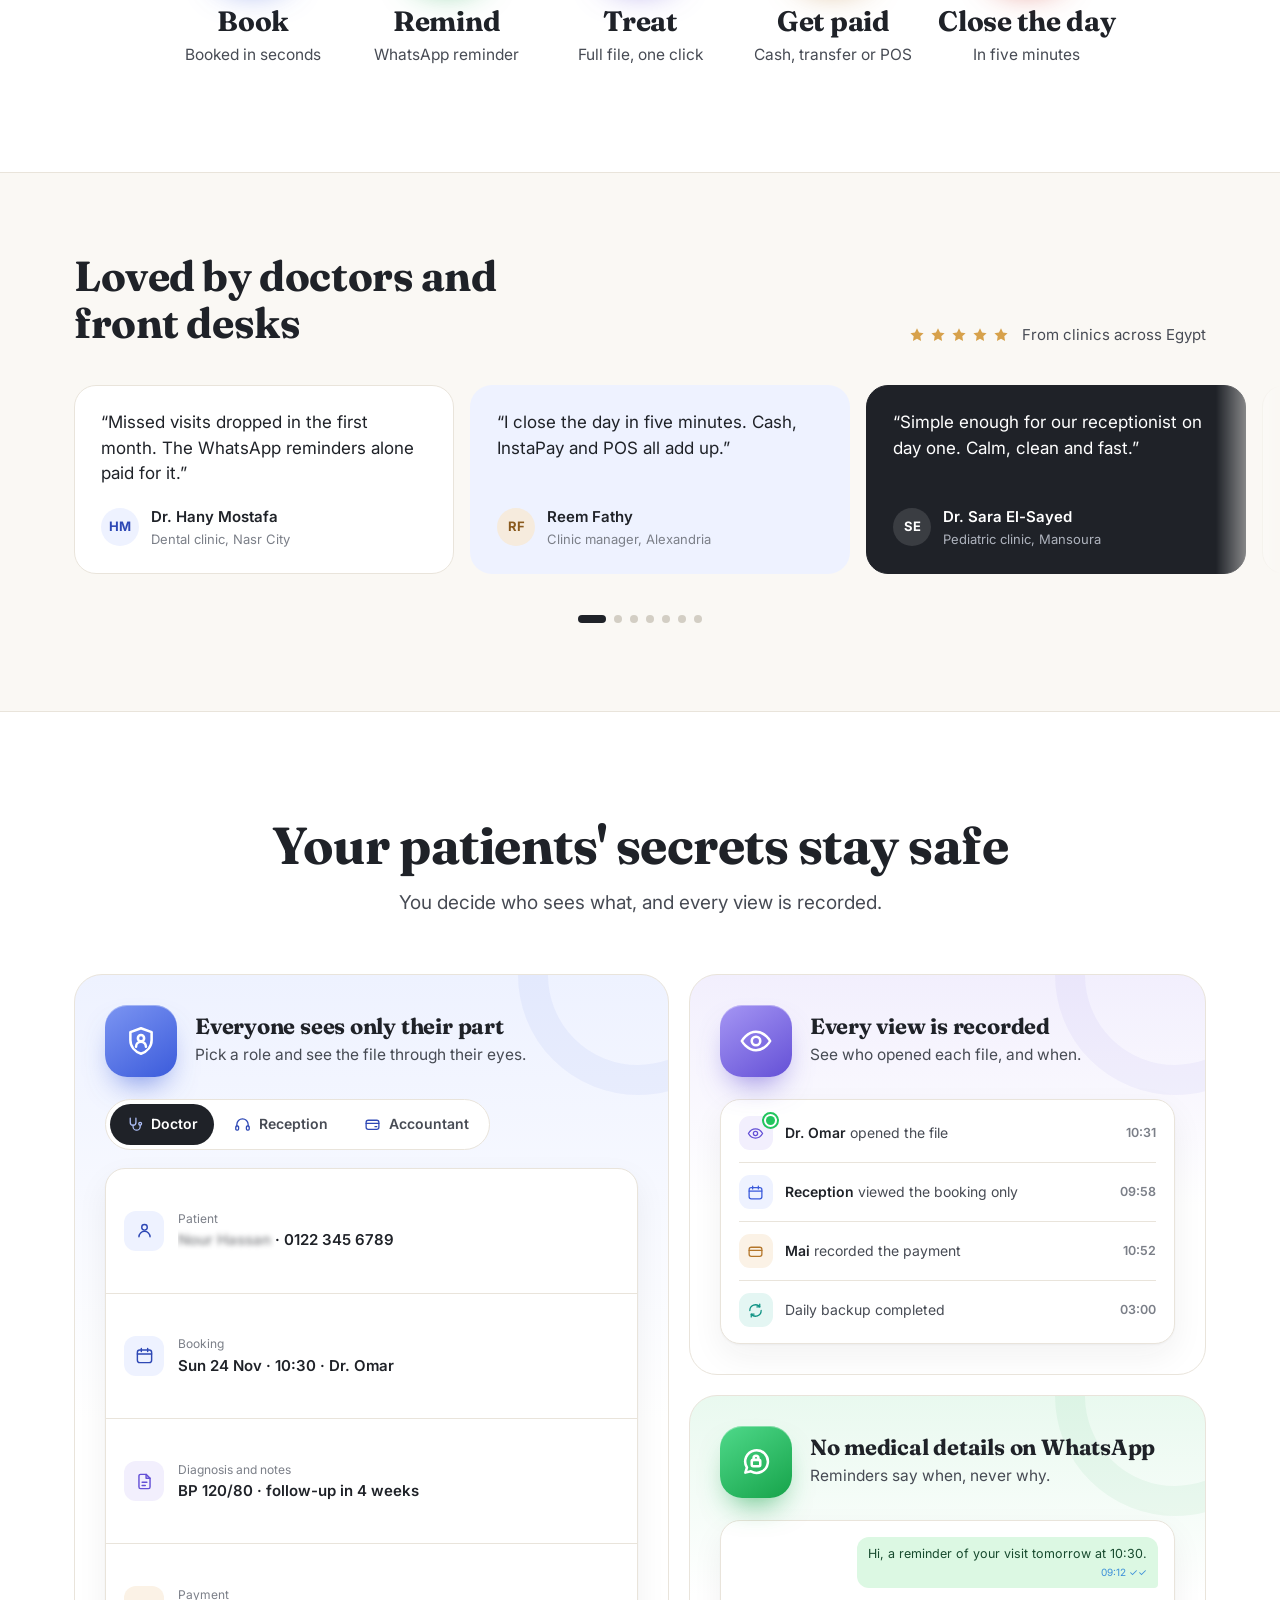
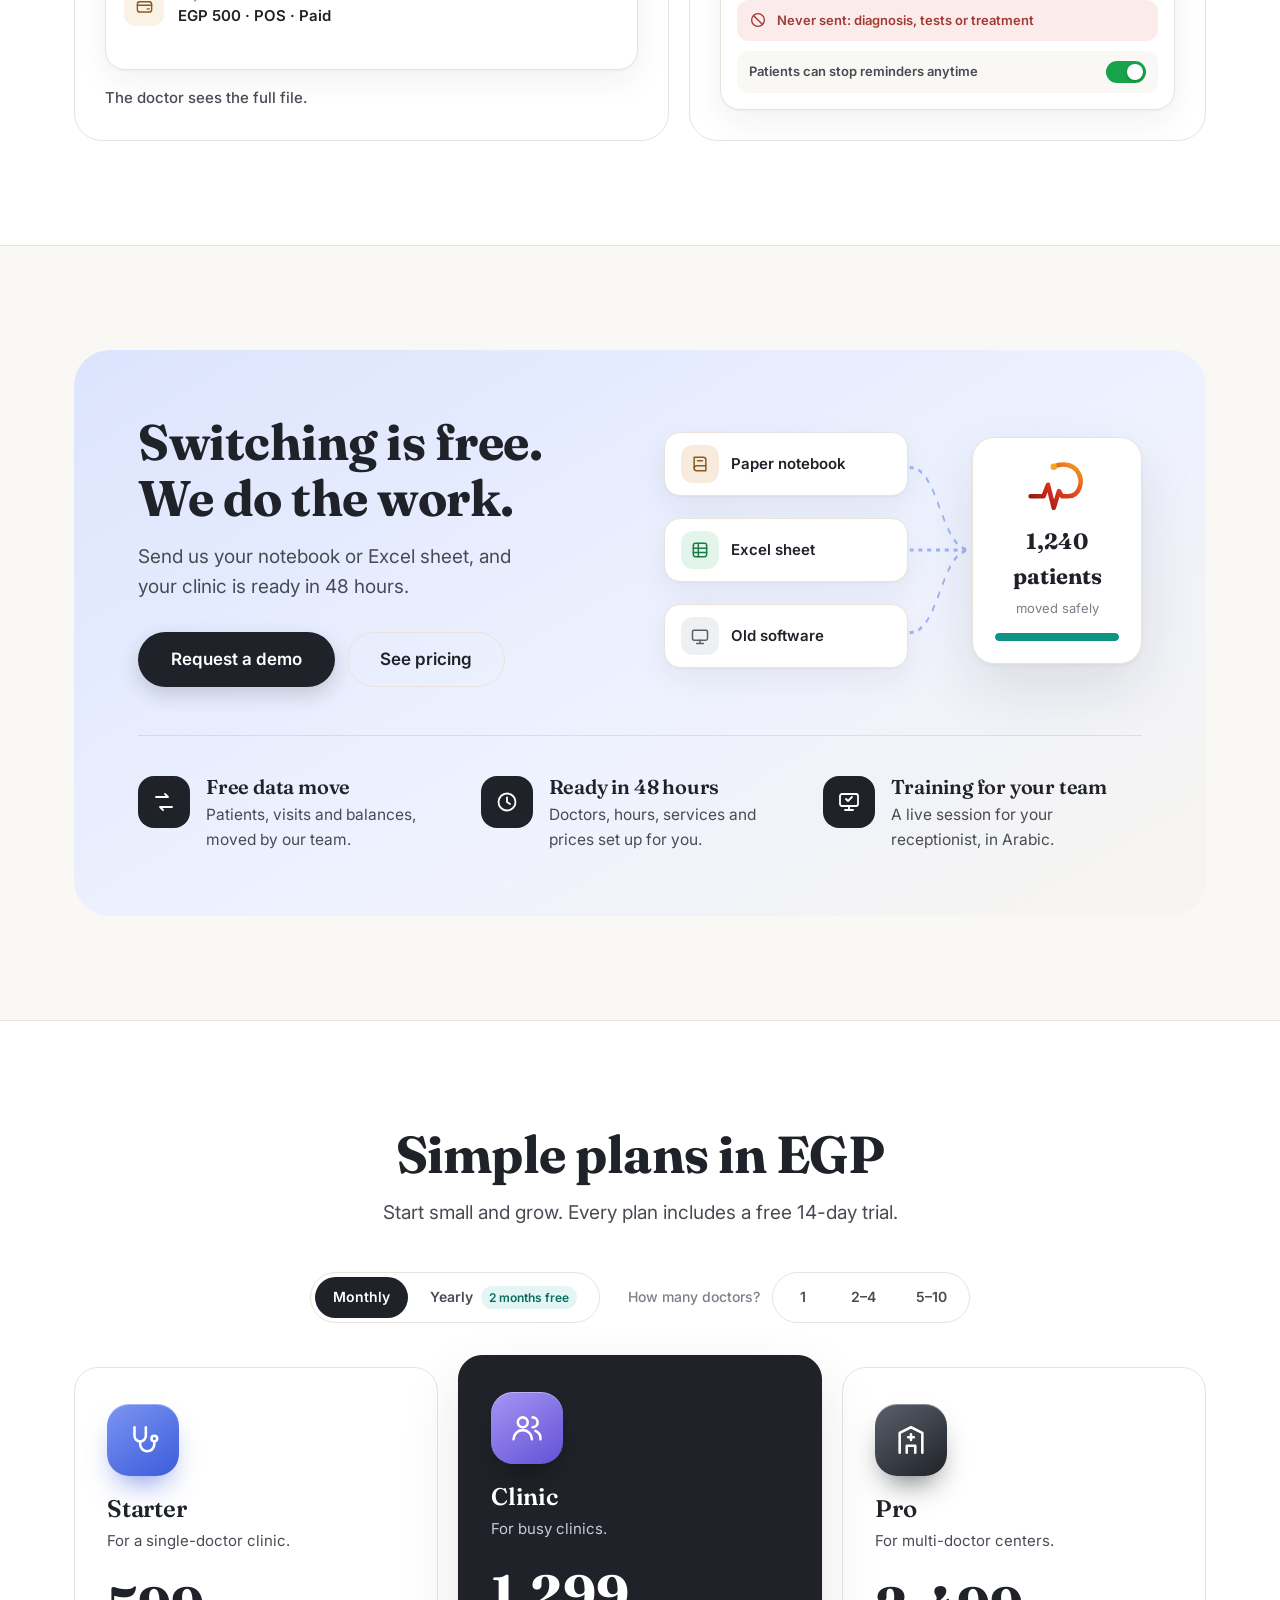
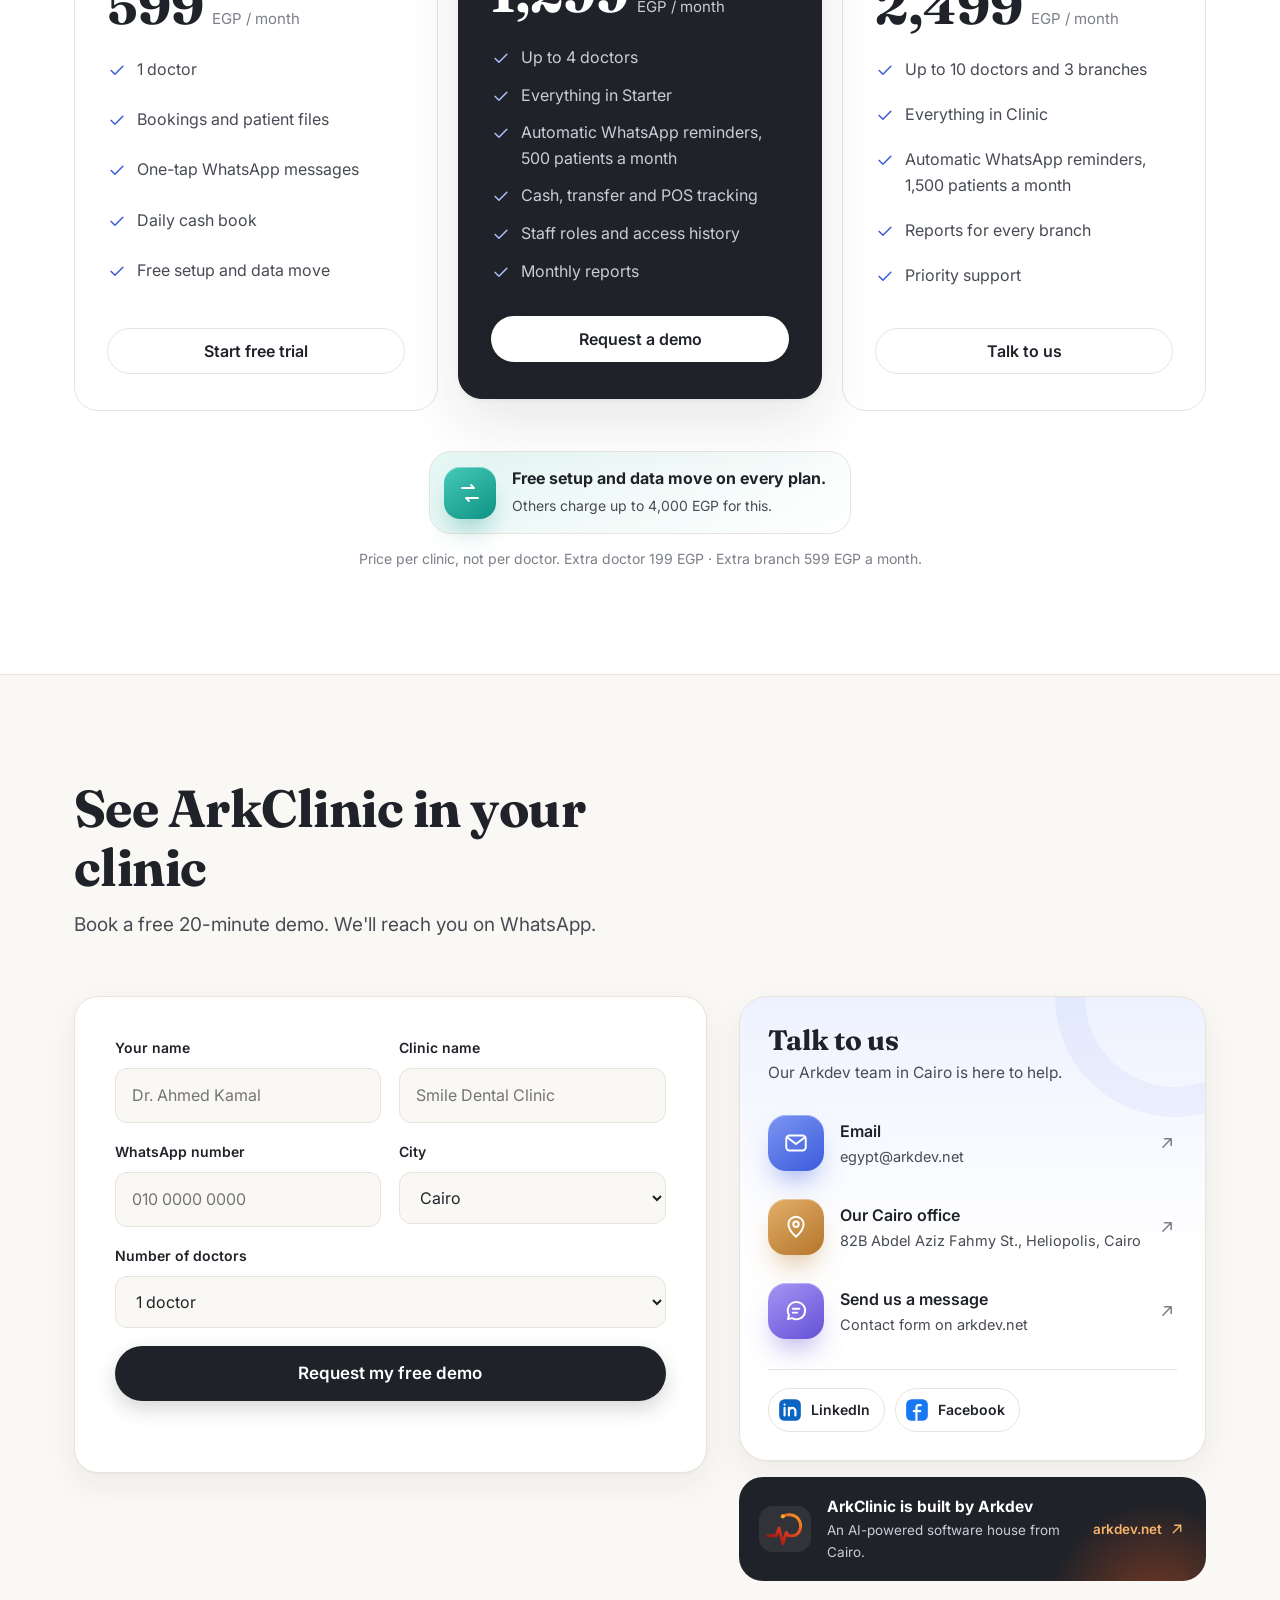
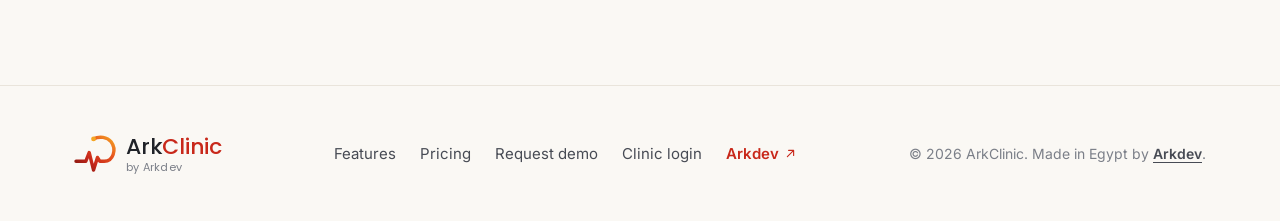
==== commit 45db845e: "Redesign Talk to us with Arkdev details, link arkdev.net in footer - Talk to us: Arkdev email (egypt" ====
--- a/index.html
+++ b/index.html
@@ -9,8 +9,8 @@
   <link rel="preconnect" href="https://fonts.googleapis.com">
   <link rel="preconnect" href="https://fonts.gstatic.com" crossorigin>
   <link href="https://fonts.googleapis.com/css2?family=Fraunces:opsz,wght@9..144,600;9..144,700&family=IBM+Plex+Sans+Arabic:wght@400;500;600;700&family=Inter:wght@400;500;600&family=Poppins:wght@400;500&display=swap" rel="stylesheet">
-  <link rel="stylesheet" href="assets/css/style.css?v=25">
-  <script src="assets/js/main.js?v=3" defer></script>
+  <link rel="stylesheet" href="assets/css/style.css?v=26">
+  <script src="assets/js/main.js?v=4" defer></script>
 </head>
 <body>
 
@@ -721,27 +721,48 @@
         </div>
       </form>
 
-      <div id="contact">
-        <h3 class="contact-title" data-ar="تواصل معنا">Talk to us</h3>
-        <p class="contact-sub" data-ar="بنرد خلال ساعة، من السبت إلى الخميس.">We reply within the hour, Saturday to Thursday.</p>
-        <div class="contact-list">
-          <a class="contact-item" href="https://wa.me/201000000000" target="_blank" rel="noopener">
-            <span class="icon" style="background:#E7F9EE"><svg viewBox="0 0 24 24"><path d="M4.5 19.5l1.1-3.6A8 8 0 1 1 8.4 18.6z" fill="#25D366"/><path d="M9.3 8.7c.2-.5.5-.6.8-.6h.5c.2 0 .4 0 .5.4l.7 1.6c.1.2.1.4 0 .6l-.5.6c-.1.2-.2.3 0 .6.4.7 1 1.3 1.6 1.7.3.2.6.3.8.1l.6-.7c.2-.2.3-.2.5-.1l1.5.7c.3.1.4.2.4.4 0 .7-.4 1.4-1.1 1.6-.8.3-2 .2-3.6-.8-1.5-1-2.6-2.4-3-3.5-.3-.9-.1-1.9.3-2.4z" fill="#fff"/></svg></span>
-            <div><strong data-ar="واتساب">WhatsApp</strong><span class="ltr">+20 100 000 0000</span></div>
+      <div id="contact" class="talk">
+        <div class="talk-card">
+          <div class="talk-head">
+            <h3 data-ar="تواصل معنا">Talk to us</h3>
+            <p data-ar="فريق آرك ديف في القاهرة جاهز يساعدك.">Our Arkdev team in Cairo is here to help.</p>
+          </div>
+
+          <a class="talk-row" href="mailto:egypt@arkdev.net" style="--t1:#7C95F2;--t2:#3B5BDB">
+            <span class="p-tile talk-tile"><svg viewBox="0 0 24 24" class="ic"><rect x="3" y="5" width="18" height="14" rx="3"/><path d="M4 7l8 6 8-6"/></svg></span>
+            <span class="talk-txt"><b data-ar="البريد الإلكتروني">Email</b><span class="ltr">egypt@arkdev.net</span></span>
+            <svg viewBox="0 0 24 24" class="ic talk-go flip" aria-hidden="true"><path d="M7 17L17 7M9 7h8v8"/></svg>
           </a>
-          <a class="contact-item" href="tel:+20200000000">
-            <span class="icon"><svg viewBox="0 0 24 24" class="ic"><path d="M5 4h3.5l1.5 4-2.2 1.4a11 11 0 0 0 4.8 4.8L14 12l4 1.5V17a2 2 0 0 1-2 2A13 13 0 0 1 3 6a2 2 0 0 1 2-2z"/></svg></span>
-            <div><strong data-ar="اتصل بنا">Call us</strong><span class="ltr">+20 2 0000 0000</span></div>
+
+          <a class="talk-row" href="https://www.google.com/maps/search/?api=1&amp;query=82B+Abdel+Aziz+Fahmy+St%2C+Heliopolis%2C+Cairo%2C+Egypt" target="_blank" rel="noopener" style="--t1:#E3AE6A;--t2:#B4762A">
+            <span class="p-tile talk-tile"><svg viewBox="0 0 24 24" class="ic"><path d="M12 21s7-6.2 7-11.5a7 7 0 0 0-14 0C5 14.8 12 21 12 21z"/><circle cx="12" cy="9.5" r="2.5"/></svg></span>
+            <span class="talk-txt"><b data-ar="مكتبنا في القاهرة">Our Cairo office</b><span data-ar="82ب شارع عبد العزيز فهمي، مصر الجديدة، القاهرة">82B Abdel Aziz Fahmy St., Heliopolis, Cairo</span></span>
+            <svg viewBox="0 0 24 24" class="ic talk-go flip" aria-hidden="true"><path d="M7 17L17 7M9 7h8v8"/></svg>
           </a>
-          <a class="contact-item" href="mailto:hello@arkclinic.com">
-            <span class="icon"><svg viewBox="0 0 24 24" class="ic"><rect x="3" y="5" width="18" height="14" rx="3"/><path d="M4 7l8 6 8-6"/></svg></span>
-            <div><strong data-ar="البريد الإلكتروني">Email</strong><span class="ltr">hello@arkclinic.com</span></div>
+
+          <a class="talk-row" href="https://www.arkdev.net/lets-partner-together" target="_blank" rel="noopener" style="--t1:#A596F4;--t2:#6450D6">
+            <span class="p-tile talk-tile"><svg viewBox="0 0 24 24" class="ic"><path d="M4.5 19.5l1.1-3.6A8 8 0 1 1 8.4 18.6z"/><path d="M9 10h6M9 13.5h4"/></svg></span>
+            <span class="talk-txt"><b data-ar="ابعتلنا رسالة">Send us a message</b><span data-ar="نموذج التواصل على موقع آرك ديف">Contact form on arkdev.net</span></span>
+            <svg viewBox="0 0 24 24" class="ic talk-go flip" aria-hidden="true"><path d="M7 17L17 7M9 7h8v8"/></svg>
           </a>
-          <div class="contact-item">
-            <span class="icon"><svg viewBox="0 0 24 24" class="ic"><path d="M12 21s7-6.2 7-11.5a7 7 0 0 0-14 0C5 14.8 12 21 12 21z"/><circle cx="12" cy="9.5" r="2.5"/></svg></span>
-            <div><strong data-ar="مكتبنا">Our office</strong><span data-ar="التجمع الخامس، القاهرة الجديدة">Fifth Settlement, New Cairo</span></div>
-          </div>
-        </div>
+
+          <div class="talk-social">
+            <a href="https://www.linkedin.com/company/ark-dev/" target="_blank" rel="noopener" aria-label="Arkdev on LinkedIn">
+              <svg viewBox="0 0 24 24" aria-hidden="true"><rect x="2" y="2" width="20" height="20" rx="5" fill="#0A66C2"/><path d="M7 10v7M7 7v.01M11 17v-7M11 13a3 3 0 0 1 6 0v4" stroke="#fff" stroke-width="2" stroke-linecap="round" fill="none"/></svg>
+              <span>LinkedIn</span>
+            </a>
+            <a href="https://www.facebook.com/thearkdevians/" target="_blank" rel="noopener" aria-label="Arkdev on Facebook">
+              <svg viewBox="0 0 24 24" aria-hidden="true"><rect x="2" y="2" width="20" height="20" rx="5" fill="#1877F2"/><path d="M15.5 7.5h-1.8c-1.3 0-2.2.9-2.2 2.2V22M9 13h6" stroke="#fff" stroke-width="2" stroke-linecap="round" fill="none"/></svg>
+              <span>Facebook</span>
+            </a>
+          </div>
+        </div>
+
+        <a class="talk-brand" href="https://www.arkdev.net/" target="_blank" rel="noopener">
+          <svg viewBox="0 0 90 80" fill="none" aria-hidden="true" class="talk-mark"><defs><linearGradient id="ark-pulse-talk" x1="0" y1="1" x2="1" y2="0"><stop offset="0" stop-color="#7A140E"/><stop offset=".35" stop-color="#C8281A"/><stop offset=".7" stop-color="#E8571E"/><stop offset="1" stop-color="#F5A623"/></linearGradient></defs><path d="M4 56H24L31 38L40 74L48 48L53 56H62C80 56 88 32 76 16C68 6 52 4 40 10" stroke="url(#ark-pulse-talk)" stroke-width="7" stroke-linecap="round" stroke-linejoin="round"/><circle cx="40" cy="10" r="5" fill="#F5A623"/></svg>
+          <span class="talk-brand-txt"><b data-ar="آرك كلينك من آرك ديف">ArkClinic is built by Arkdev</b><span data-ar="شركة برمجيات مدعومة بالذكاء الاصطناعي من القاهرة.">An AI-powered software house from Cairo.</span></span>
+          <span class="talk-brand-go"><span>arkdev.net</span><svg viewBox="0 0 24 24" class="ic talk-go flip" aria-hidden="true"><path d="M7 17L17 7M9 7h8v8"/></svg></span>
+        </a>
       </div>
     </div>
   </div>
@@ -760,8 +781,9 @@
       <a href="#pricing" data-ar="الأسعار">Pricing</a>
       <a href="#demo" data-ar="اطلب عرضًا">Request demo</a>
       <a href="login.html" data-ar="دخول العيادات">Clinic login</a>
+      <a class="footer-ark" href="https://www.arkdev.net/" target="_blank" rel="noopener"><span data-ar="آرك ديف">Arkdev</span><svg viewBox="0 0 24 24" class="ic flip" aria-hidden="true"><path d="M7 17L17 7M9 7h8v8"/></svg></a>
     </nav>
-    <p class="copy" data-ar="© 2026 آرك كلينك. صُنع في مصر.">© 2026 ArkClinic. Made in Egypt.</p>
+    <p class="copy" data-ar="© 2026 آرك كلينك. صُنع في مصر بواسطة &lt;a href=&quot;https://www.arkdev.net/&quot; target=&quot;_blank&quot; rel=&quot;noopener&quot;&gt;آرك ديف&lt;/a&gt;.">© 2026 ArkClinic. Made in Egypt by <a href="https://www.arkdev.net/" target="_blank" rel="noopener">Arkdev</a>.</p>
   </div>
 </footer>
 
--- a/assets/css/style.css
+++ b/assets/css/style.css
@@ -1071,3 +1071,58 @@
   .seg-pill label { padding: 8px 14px; }
   .save-strip { align-items: flex-start; }
 }
+
+/* ---------- Talk to us (contact) ---------- */
+.talk { display: grid; gap: 16px; }
+.talk-card { position: relative; overflow: hidden; isolation: isolate; padding: 28px; border-radius: 28px; border: 1px solid var(--line); background: linear-gradient(180deg, var(--blue-soft) 0%, var(--surface) 55%); box-shadow: var(--shadow); }
+.talk-card::before { content: ""; position: absolute; z-index: -1; width: 240px; height: 240px; inset-block-start: -120px; inset-inline-end: -90px; border-radius: 50%; border: 30px solid var(--blue); opacity: .06; }
+.talk-head { margin-bottom: 18px; }
+.talk-head h3 { font-size: 28px; font-weight: 700; }
+.talk-head p { font-size: 15.5px; margin-top: 4px; }
+.talk-row { display: flex; align-items: center; gap: 16px; padding: 12px; margin: 0 -12px; border-radius: 18px; transition: background .2s ease; }
+.talk-row + .talk-row { margin-top: 4px; }
+.talk-row:hover { background: var(--surface); box-shadow: 0 0 0 1px var(--line); }
+.talk-tile { width: 56px; height: 56px; border-radius: 18px; }
+.talk-tile svg { width: 26px; height: 26px; }
+.talk-row:hover .talk-tile { transform: rotate(-4deg) scale(1.04); }
+.talk-tile { transition: transform .25s ease; }
+.talk-txt { flex: 1; min-width: 0; }
+.talk-txt b { display: block; font-size: 16px; font-weight: 600; color: var(--ink); }
+.talk-txt span { display: block; font-size: 14.5px; color: var(--ink-2); overflow-wrap: anywhere; }
+.talk-txt .ltr { direction: ltr; unicode-bidi: isolate; text-align: start; }
+.talk-go { flex: none; width: 20px; height: 20px; color: var(--muted); transition: transform .2s ease, color .2s ease; }
+.talk-row:hover .talk-go { color: var(--ink); transform: translate(2px, -2px); }
+[dir="rtl"] .talk-row:hover .talk-go { transform: scaleX(-1) translate(2px, -2px); }
+.talk-social { display: flex; gap: 10px; margin-top: 18px; padding-top: 18px; border-top: 1px solid var(--line); }
+.talk-social a { display: inline-flex; align-items: center; gap: 8px; padding: 8px 14px 8px 8px; border-radius: 999px; border: 1px solid var(--line); background: var(--surface); font-size: 14px; font-weight: 600; color: var(--ink); transition: border-color .2s; }
+[dir="rtl"] .talk-social a { padding: 8px 8px 8px 14px; }
+.talk-social a:hover { border-color: var(--ink); }
+.talk-social svg { width: 26px; height: 26px; }
+
+/* "Built by Arkdev" strip */
+.talk-brand { display: flex; align-items: center; gap: 16px; padding: 18px 20px; border-radius: 24px; background: var(--ink); color: #fff; position: relative; overflow: hidden; isolation: isolate; }
+.talk-brand::after { content: ""; position: absolute; z-index: -1; width: 220px; height: 220px; inset-block-end: -140px; inset-inline-end: -60px; border-radius: 50%; background: radial-gradient(circle, rgba(232,87,30,.45), rgba(232,87,30,0) 70%); }
+.talk-mark { flex: none; width: 52px; height: 46px; padding: 6px; border-radius: 14px; background: rgba(255,255,255,.08); }
+.talk-brand-txt { flex: 1; min-width: 0; }
+.talk-brand-txt b { display: block; font-size: 15.5px; }
+.talk-brand-txt span { display: block; font-size: 13.5px; color: #C9CDD6; }
+.talk-brand-go { flex: none; display: inline-flex; align-items: center; gap: 6px; font-size: 13.5px; font-weight: 600; color: #F5B46A; }
+.talk-brand-go svg { width: 18px; height: 18px; color: #F5B46A; }
+.talk-brand:hover .talk-brand-go svg { transform: translate(2px, -2px); }
+[dir="rtl"] .talk-brand:hover .talk-brand-go svg { transform: scaleX(-1) translate(2px, -2px); }
+
+/* Footer Arkdev link */
+.footer-ark { display: inline-flex; align-items: center; gap: 4px; font-weight: 600; color: #C8281A !important; }
+.footer-ark svg { width: 15px; height: 15px; }
+.copy a { color: var(--ink-2); font-weight: 600; text-decoration: underline; text-underline-offset: 3px; }
+.copy a:hover { color: #C8281A; }
+
+@media (max-width: 720px) {
+  .talk-card { padding: 22px 18px; border-radius: 24px; }
+  .talk-head h3 { font-size: 24px; }
+  .talk-row { gap: 12px; }
+  .talk-tile { width: 48px; height: 48px; border-radius: 15px; }
+  .talk-tile svg { width: 22px; height: 22px; }
+  .talk-brand { flex-wrap: wrap; }
+  .talk-brand-go { width: 100%; padding-inline-start: 68px; }
+}
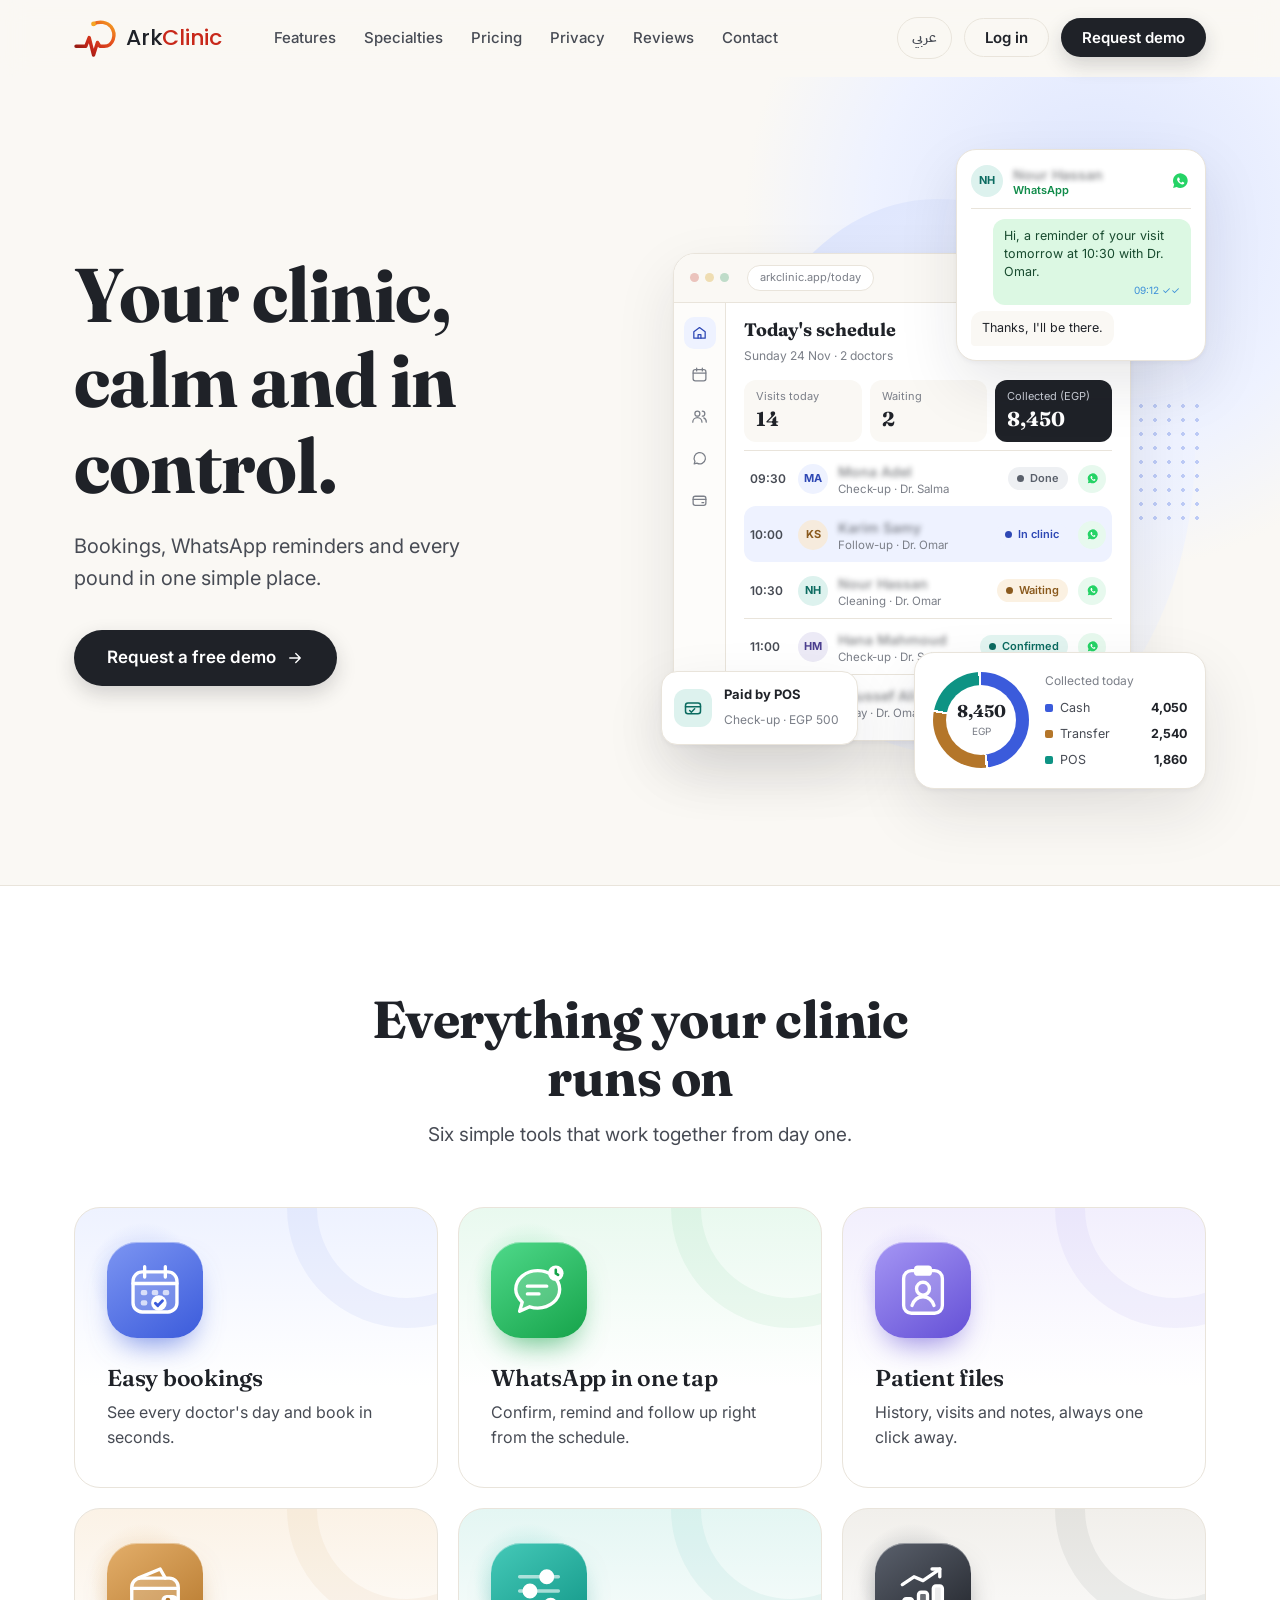
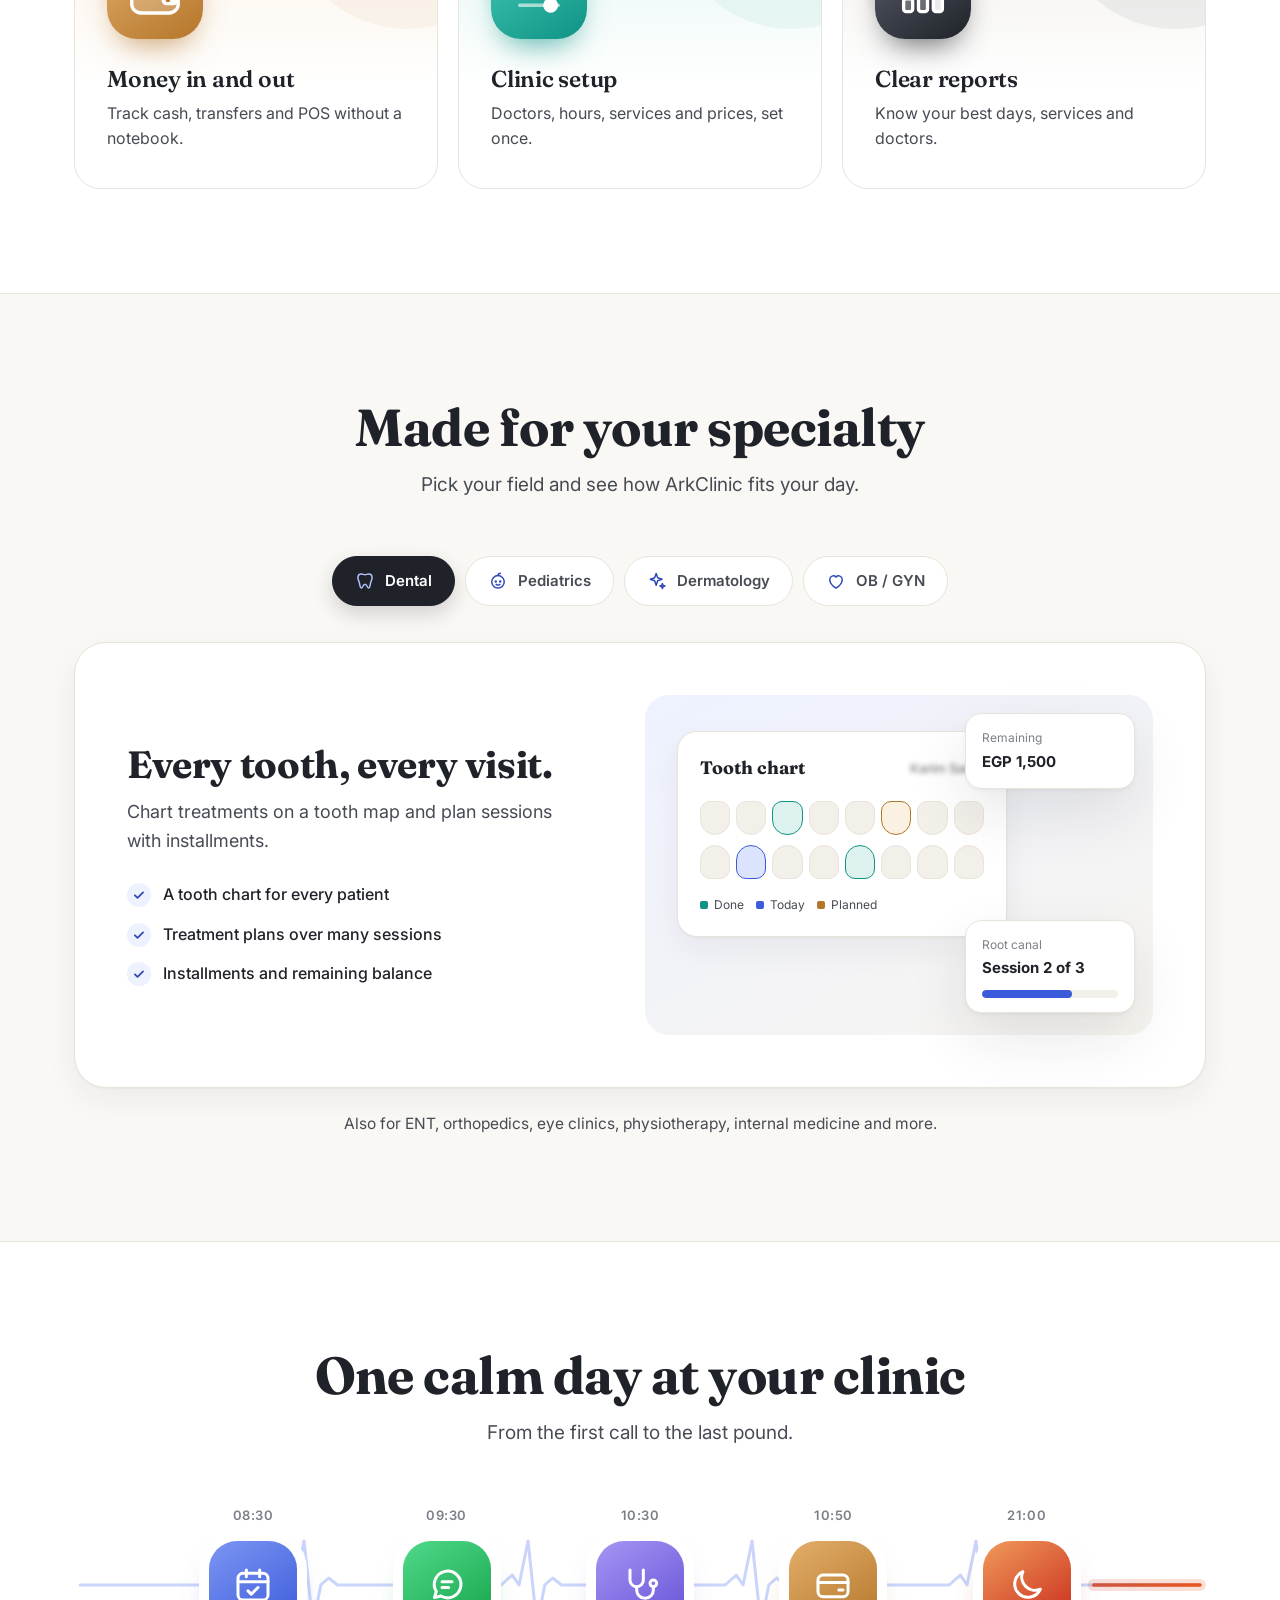
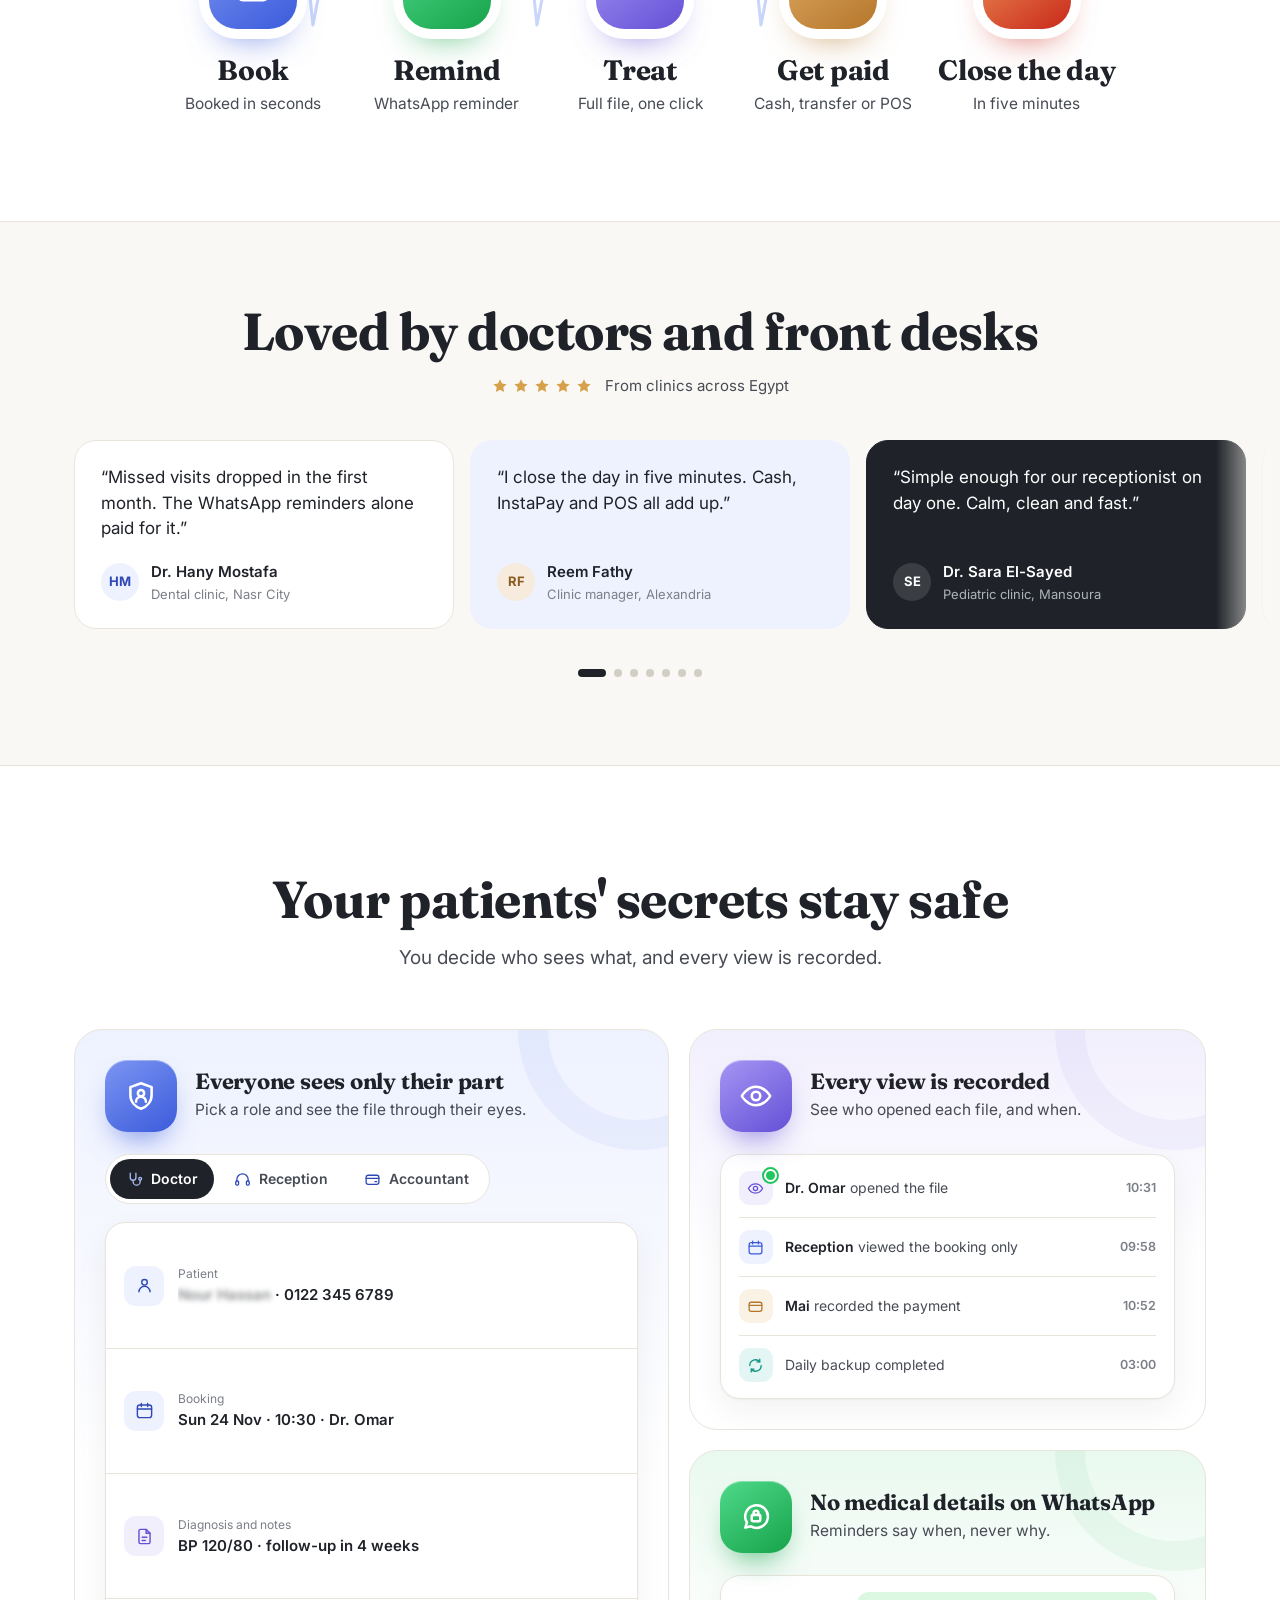
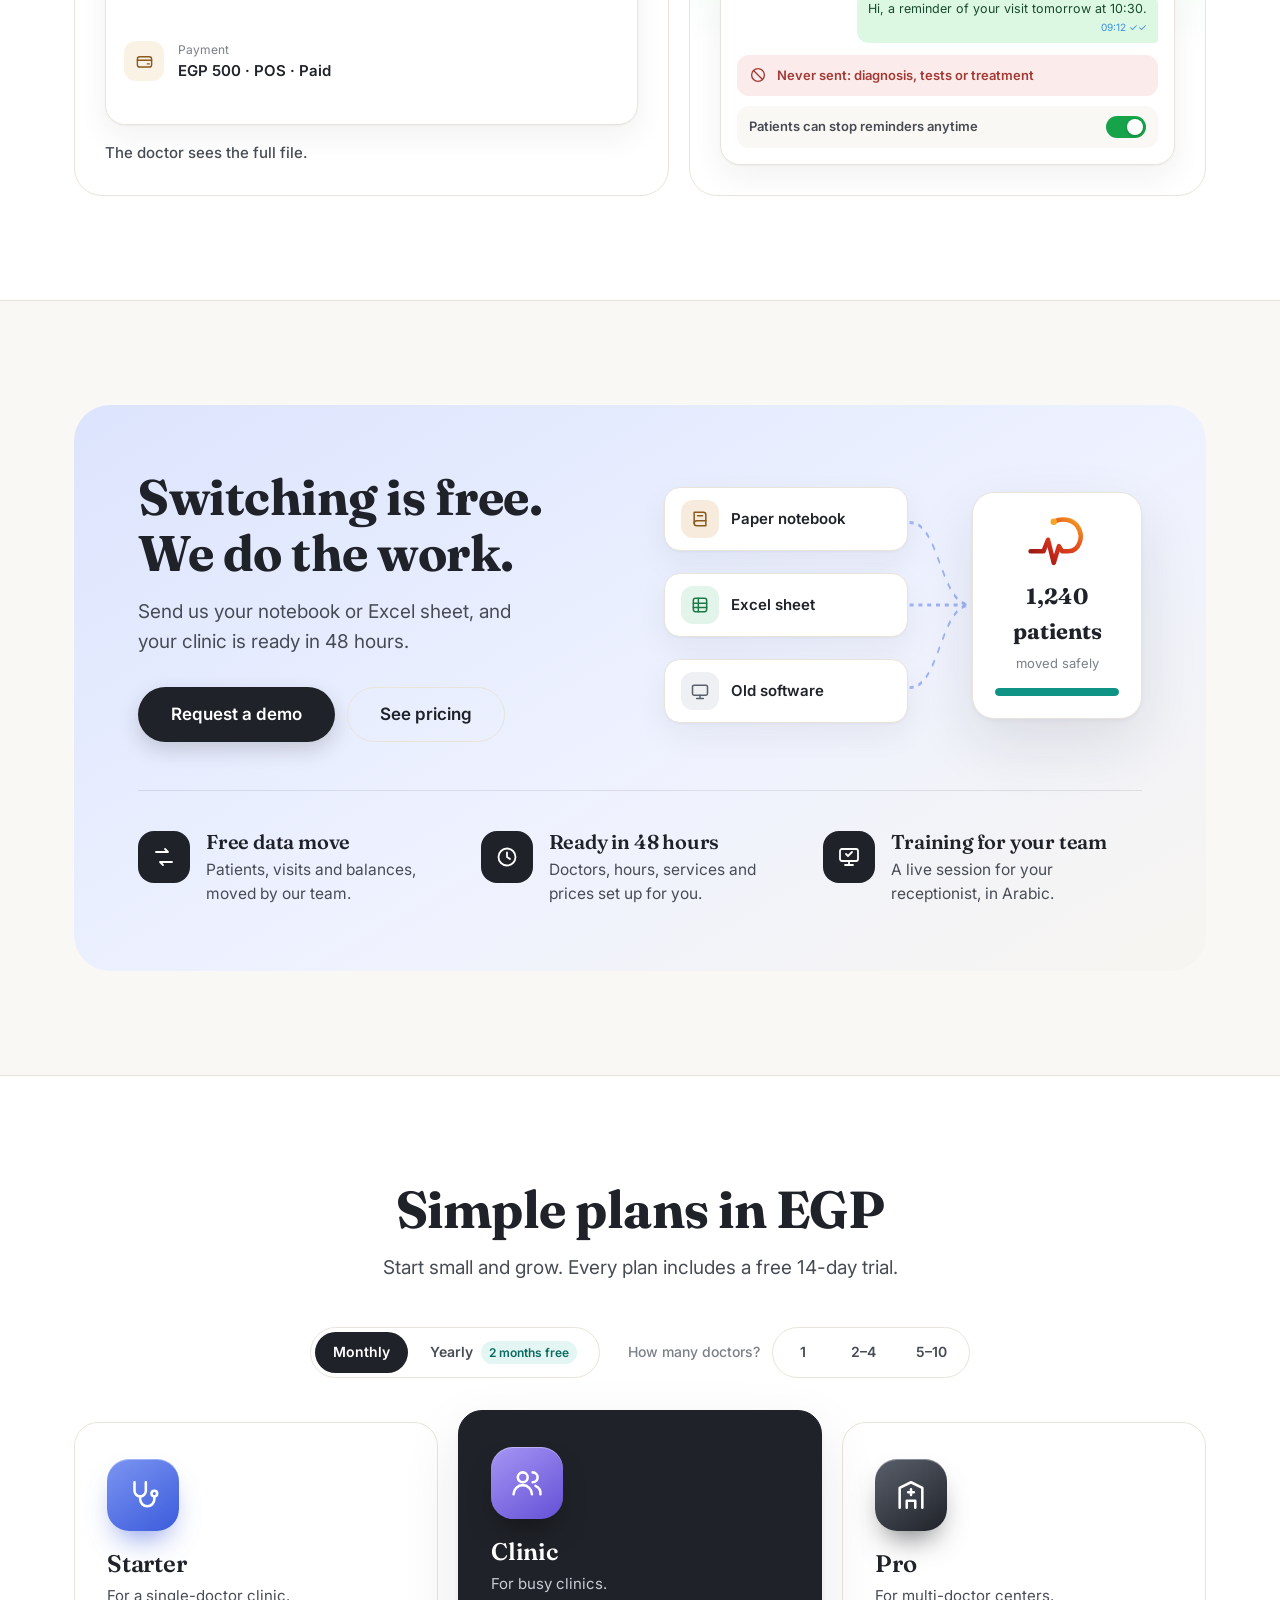
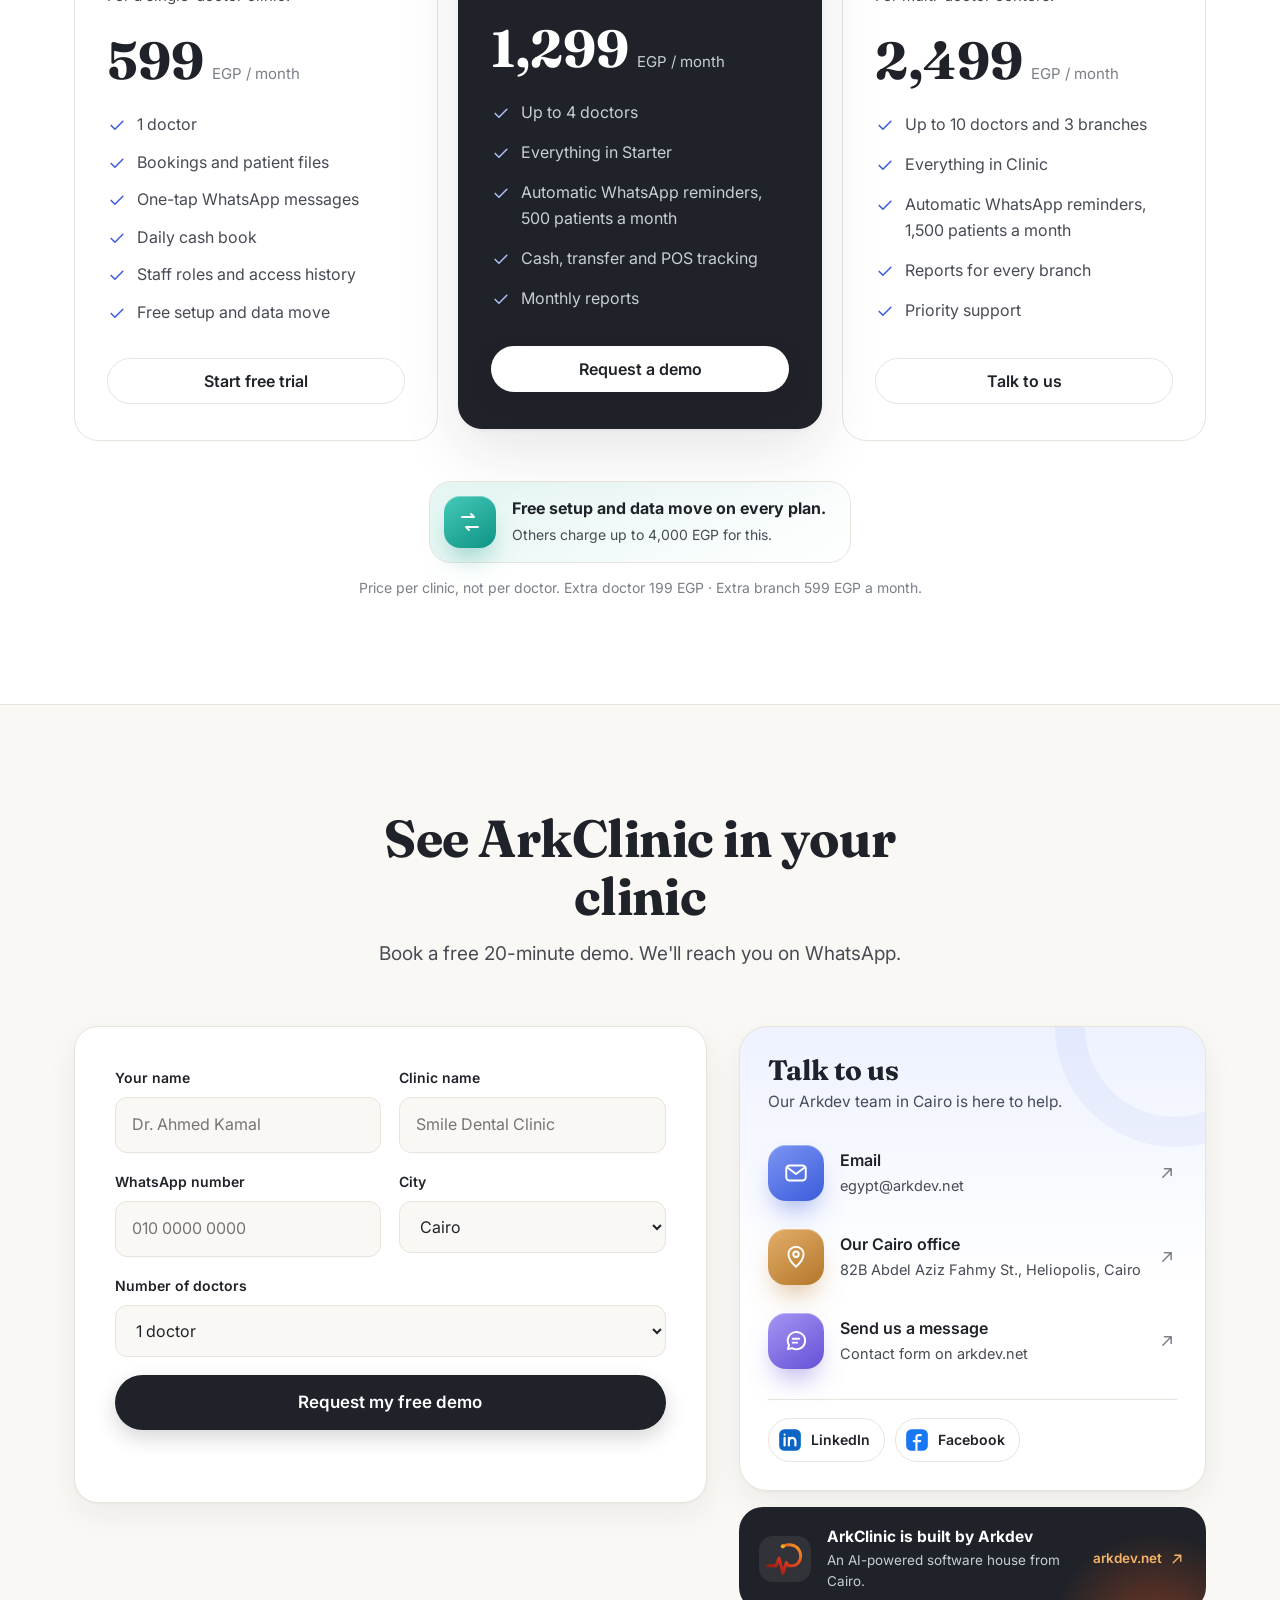
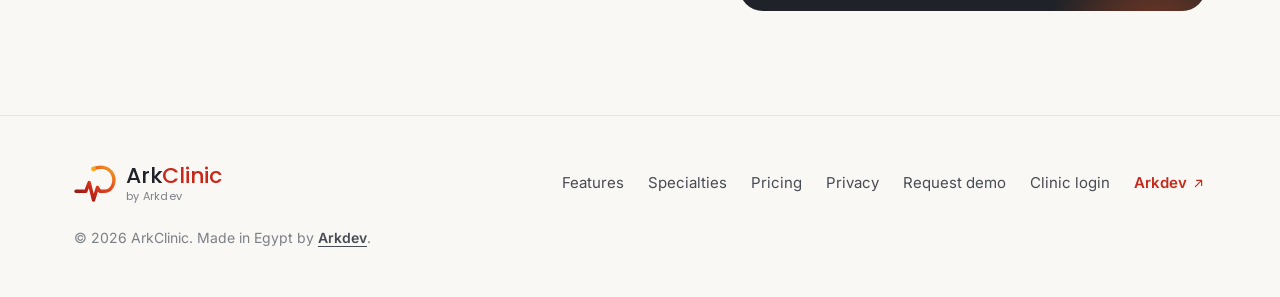
==== commit 45229e19: "Design consistency pass - Phones: demo button in the menu and a pinned demo button while scrolling -" ====
--- a/index.html
+++ b/index.html
@@ -5,12 +5,24 @@
   <meta name="viewport" content="width=device-width, initial-scale=1">
   <title data-ar="آرك كلينك — إدارة العيادات في مصر">ArkClinic — Clinic management for Egypt</title>
   <meta name="description" content="ArkClinic helps clinics in Egypt manage bookings, WhatsApp reminders and every pound in and out — cash, transfer and POS.">
+  <meta property="og:type" content="website">
+  <meta property="og:site_name" content="ArkClinic">
+  <meta property="og:title" content="ArkClinic — Your clinic, calm and in control">
+  <meta property="og:description" content="Bookings, WhatsApp reminders and every pound in one simple place. Made in Egypt by Arkdev.">
+  <meta property="og:url" content="https://daliaroshdyarkdev-alt.github.io/arkclinic/">
+  <meta property="og:image" content="https://daliaroshdyarkdev-alt.github.io/arkclinic/assets/img/og-image.png">
+  <meta property="og:image:width" content="1200">
+  <meta property="og:image:height" content="630">
+  <meta property="og:locale" content="en_US">
+  <meta property="og:locale:alternate" content="ar_EG">
+  <meta name="twitter:card" content="summary_large_image">
+  <meta name="theme-color" content="#FAF8F4">
   <link rel="icon" href="assets/img/logo-mark.svg" type="image/svg+xml">
   <link rel="preconnect" href="https://fonts.googleapis.com">
   <link rel="preconnect" href="https://fonts.gstatic.com" crossorigin>
   <link href="https://fonts.googleapis.com/css2?family=Fraunces:opsz,wght@9..144,600;9..144,700&family=IBM+Plex+Sans+Arabic:wght@400;500;600;700&family=Inter:wght@400;500;600&family=Poppins:wght@400;500&display=swap" rel="stylesheet">
-  <link rel="stylesheet" href="assets/css/style.css?v=26">
-  <script src="assets/js/main.js?v=4" defer></script>
+  <link rel="stylesheet" href="assets/css/style.css?v=29">
+  <script src="assets/js/main.js?v=5" defer></script>
 </head>
 <body>
 
@@ -28,6 +40,7 @@
       <a href="#privacy" data-ar="الخصوصية">Privacy</a>
       <a href="#reviews" data-ar="آراء العملاء">Reviews</a>
       <a href="#contact" data-ar="تواصل معنا">Contact</a>
+      <a class="btn btn-primary nav-demo" href="#demo" data-ar="اطلب عرضًا مجانيًا">Request a free demo</a>
     </nav>
     <div class="nav-actions">
       <button class="lang-btn" type="button" data-lang-toggle>عربي</button>
@@ -146,7 +159,7 @@
 <!-- ================= Features ================= -->
 <section class="section section-alt" id="features">
   <div class="wrap">
-    <div class="section-head">
+    <div class="section-head center">
       <h2 data-ar="كل ما تحتاجه عيادتك">Everything your clinic runs on</h2>
       <p data-ar="ست أدوات بسيطة تعمل معًا من أول يوم.">Six simple tools that work together from day one.</p>
     </div>
@@ -328,6 +341,7 @@
         </div>
       </div>
     </div>
+    <p class="spec-more" data-ar="وكمان للأنف والأذن، والعظام، والعيون، والعلاج الطبيعي، والباطنة، وغيرها.">Also for ENT, orthopedics, eye clinics, physiotherapy, internal medicine and more.</p>
   </div>
 </section>
 
@@ -615,6 +629,7 @@
           <li><svg viewBox="0 0 24 24" class="ic" style="color:var(--blue)"><path d="M5 12.5l4.5 4.5L19 7.5"/></svg><span data-ar="الحجوزات وملفات المرضى">Bookings and patient files</span></li>
           <li><svg viewBox="0 0 24 24" class="ic" style="color:var(--blue)"><path d="M5 12.5l4.5 4.5L19 7.5"/></svg><span data-ar="رسائل واتساب بلمسة واحدة">One-tap WhatsApp messages</span></li>
           <li><svg viewBox="0 0 24 24" class="ic" style="color:var(--blue)"><path d="M5 12.5l4.5 4.5L19 7.5"/></svg><span data-ar="دفتر النقدية اليومي">Daily cash book</span></li>
+          <li><svg viewBox="0 0 24 24" class="ic" style="color:var(--blue)"><path d="M5 12.5l4.5 4.5L19 7.5"/></svg><span data-ar="صلاحيات الموظفين وسجل الدخول">Staff roles and access history</span></li>
           <li><svg viewBox="0 0 24 24" class="ic" style="color:var(--blue)"><path d="M5 12.5l4.5 4.5L19 7.5"/></svg><span data-ar="إعداد ونقل بيانات مجاني">Free setup and data move</span></li>
         </ul>
         <a class="btn btn-ghost btn-block" href="signup.html" data-ar="ابدأ التجربة المجانية">Start free trial</a>
@@ -631,7 +646,6 @@
           <li><svg viewBox="0 0 24 24" class="ic" style="color:#AFC0FA"><path d="M5 12.5l4.5 4.5L19 7.5"/></svg><span data-ar="كل مميزات الأساسية">Everything in Starter</span></li>
           <li><svg viewBox="0 0 24 24" class="ic" style="color:#AFC0FA"><path d="M5 12.5l4.5 4.5L19 7.5"/></svg><span data-ar="تذكيرات واتساب تلقائية، 500 مريض شهريًا">Automatic WhatsApp reminders, 500 patients a month</span></li>
           <li><svg viewBox="0 0 24 24" class="ic" style="color:#AFC0FA"><path d="M5 12.5l4.5 4.5L19 7.5"/></svg><span data-ar="متابعة النقدي والتحويل والـPOS">Cash, transfer and POS tracking</span></li>
-          <li><svg viewBox="0 0 24 24" class="ic" style="color:#AFC0FA"><path d="M5 12.5l4.5 4.5L19 7.5"/></svg><span data-ar="صلاحيات الموظفين وسجل الدخول">Staff roles and access history</span></li>
           <li><svg viewBox="0 0 24 24" class="ic" style="color:#AFC0FA"><path d="M5 12.5l4.5 4.5L19 7.5"/></svg><span data-ar="تقارير شهرية">Monthly reports</span></li>
         </ul>
         <a class="btn btn-primary btn-block" href="#demo" data-ar="اطلب عرضًا">Request a demo</a>
@@ -671,14 +685,14 @@
 <!-- ================= Demo + Contact ================= -->
 <section class="section" id="demo">
   <div class="wrap">
-    <div class="section-head">
+    <div class="section-head center">
       <h2 data-ar="شاهد آرك كلينك في عيادتك">See ArkClinic in your clinic</h2>
       <p data-ar="احجز عرضًا مجانيًا لمدة 20 دقيقة. هنكلمك على واتساب.">Book a free 20-minute demo. We'll reach you on WhatsApp.</p>
     </div>
 
     <div class="demo-grid">
       <!-- Demo requests are sent to Formspree, which emails them to you. -->
-      <form class="card" name="demo" method="POST" action="https://formspree.io/f/YOUR_FORM_ID" data-formspree>
+      <form class="card" name="demo" method="POST" action="https://formspree.io/f/mgakdypy" data-formspree>
         <input type="hidden" name="_subject" value="New ArkClinic demo request">
         <input type="text" name="_gotcha" tabindex="-1" autocomplete="off" class="sr-only" aria-hidden="true">
         <div class="form-grid">
@@ -778,7 +792,9 @@
     </a>
     <nav class="footer-links" aria-label="Footer">
       <a href="#features" data-ar="المميزات">Features</a>
+      <a href="#specialties" data-ar="التخصصات">Specialties</a>
       <a href="#pricing" data-ar="الأسعار">Pricing</a>
+      <a href="#privacy" data-ar="الخصوصية">Privacy</a>
       <a href="#demo" data-ar="اطلب عرضًا">Request demo</a>
       <a href="login.html" data-ar="دخول العيادات">Clinic login</a>
       <a class="footer-ark" href="https://www.arkdev.net/" target="_blank" rel="noopener"><span data-ar="آرك ديف">Arkdev</span><svg viewBox="0 0 24 24" class="ic flip" aria-hidden="true"><path d="M7 17L17 7M9 7h8v8"/></svg></a>
@@ -787,5 +803,8 @@
   </div>
 </footer>
 
+<!-- Phones: demo button that stays at the bottom of the screen -->
+<a class="m-cta btn btn-primary btn-lg" href="#demo" data-ar="اطلب عرضًا مجانيًا">Request a free demo</a>
+
 </body>
 </html>
--- a/assets/css/style.css
+++ b/assets/css/style.css
@@ -1126,3 +1126,46 @@
   .talk-brand { flex-wrap: wrap; }
   .talk-brand-go { width: 100%; padding-inline-start: 68px; }
 }
+
+/* =========================================================
+   Consistency fixes
+   ========================================================= */
+
+/* Reviews headline: centered and same size as every other section */
+.rv-head { flex-direction: column; align-items: center; justify-content: center; text-align: center; gap: 14px; margin-bottom: 36px; }
+.rv-head h2 { font-size: clamp(34px, 4.2vw, 52px); max-width: none; }
+
+/* Specialties: "also for…" line */
+.spec-more { margin-top: 24px; text-align: center; font-size: 15.5px; color: var(--ink-2); }
+
+/* Demo button inside the phone menu */
+.nav-demo { display: none !important; }
+@media (max-width: 860px) {
+  .nav-open .nav-links .nav-demo { display: flex !important; margin-top: 16px; padding: 15px 20px; border-bottom: 0; color: #fff; font-size: 16px; }
+}
+
+/* Phones: demo button pinned to the bottom of the screen */
+.m-cta { display: none; }
+@media (max-width: 860px) {
+  .m-cta { display: flex; position: fixed; z-index: 60; inset-inline: 16px; bottom: 16px; transform: translateY(160%); transition: transform .35s ease; box-shadow: 0 14px 34px rgba(31,34,40,.35); }
+  .m-cta.show { transform: none; }
+}
+
+/* Auth pages use the same product scene as the home page */
+.auth-art .scene { width: 100%; max-width: 600px; }
+.signup-scene { min-height: 640px; }
+.signup-scene .win { top: 96px; }
+.signup-scene .win-main { padding: 18px 20px 20px; }
+.su-row { display: flex; align-items: center; gap: 14px; padding: 10px 4px; border-top: 1px solid var(--line); }
+.win-head + .su-row { border-top: 0; }
+.su-tile { width: 40px; height: 40px; border-radius: 13px; }
+.su-tile svg { width: 19px; height: 19px; }
+.su-txt { flex: 1; font-size: 14.5px; font-weight: 600; color: var(--ink); }
+.su-row:not(.done):not(.now) .su-txt { color: var(--muted); }
+.su-row:not(.done):not(.now) .su-tile { filter: grayscale(1); opacity: .45; box-shadow: none; }
+.su-state { flex: none; font-size: 12px; font-weight: 600; }
+.su-row.done .su-state { width: 22px; height: 22px; border-radius: 50%; background: var(--teal) url("data:image/svg+xml,%3Csvg xmlns='http://www.w3.org/2000/svg' viewBox='0 0 24 24' fill='none' stroke='%23fff' stroke-width='3.5' stroke-linecap='round' stroke-linejoin='round'%3E%3Cpath d='M5 12.5l4.5 4.5L19 7.5'/%3E%3C/svg%3E") center / 12px no-repeat; }
+.su-row.now .su-state { padding: 3px 10px; border-radius: 999px; background: #E3F5EA; color: #1D7A46; }
+.su-progress { margin-top: 12px; }
+.signup-scene .toast { bottom: 0; inset-inline-start: auto; inset-inline-end: 4%; }
+@media (max-width: 860px) { .site-footer { padding-bottom: 104px; } }
